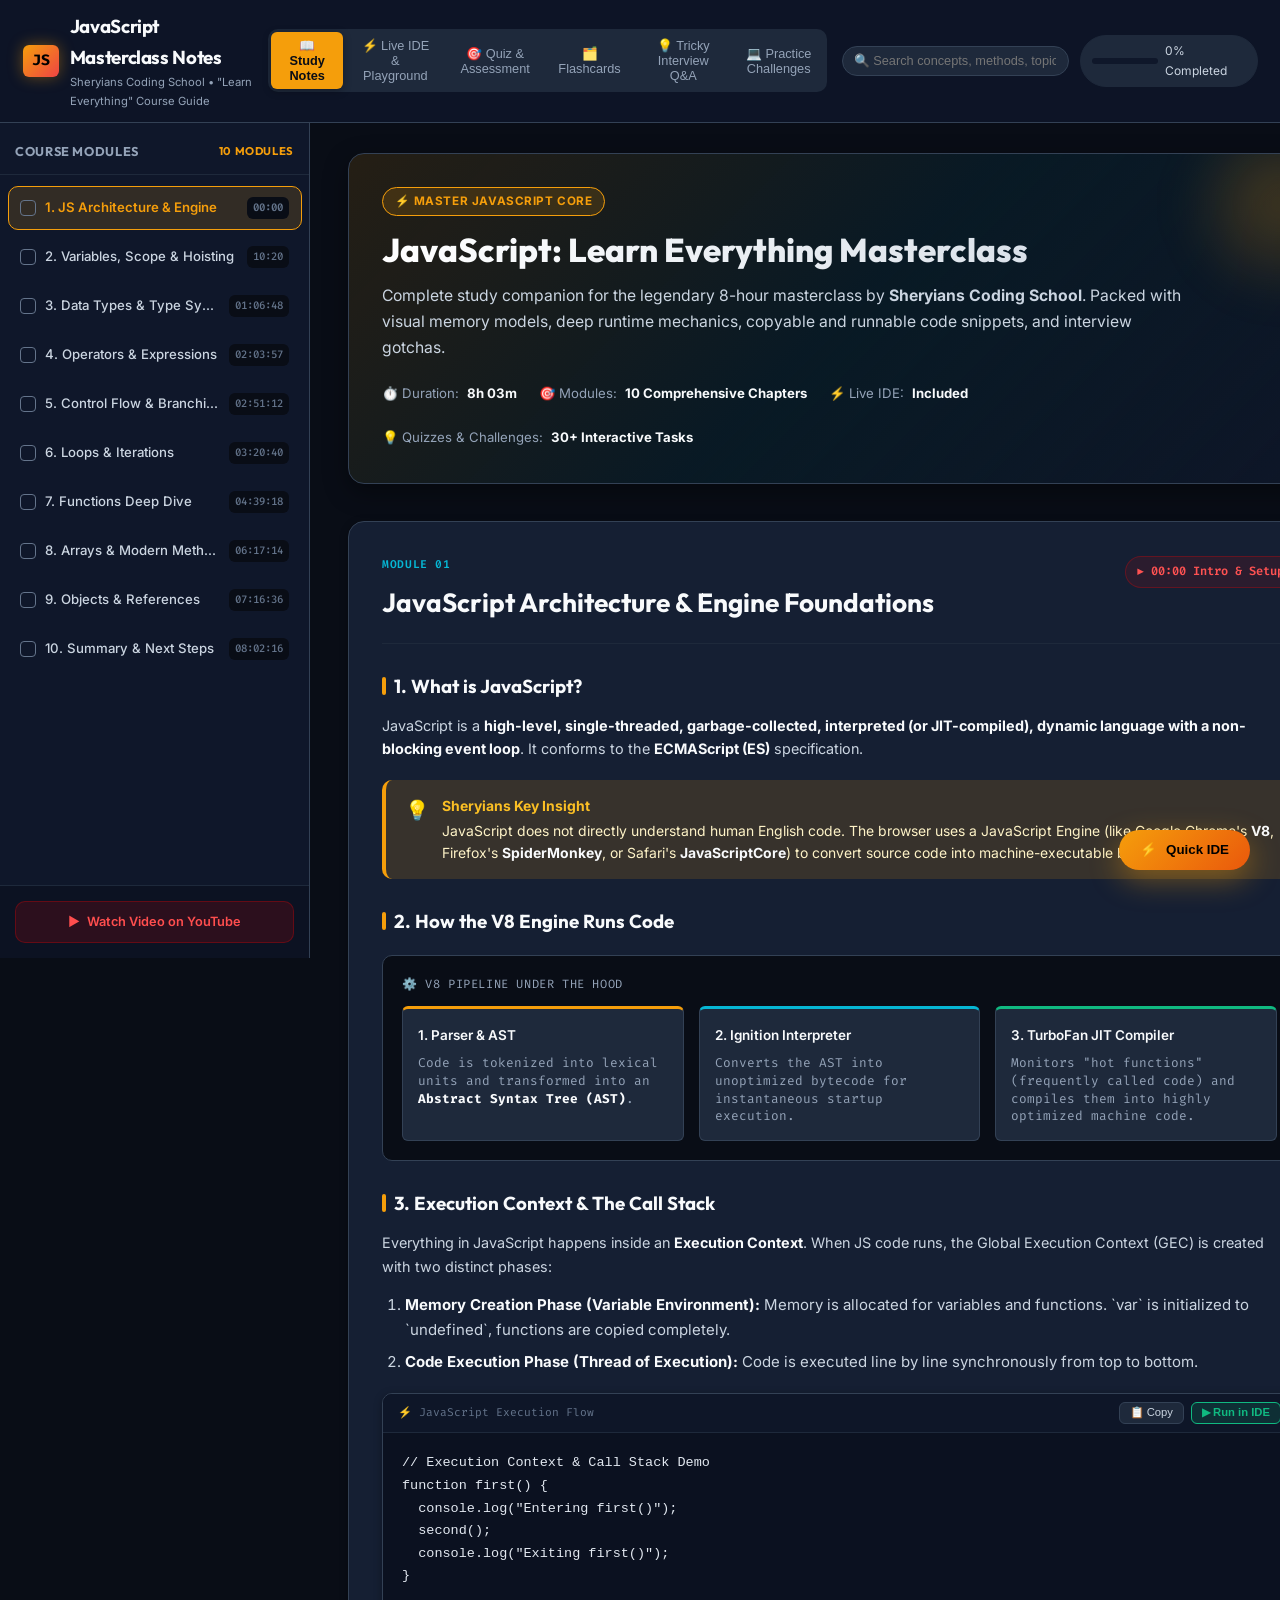
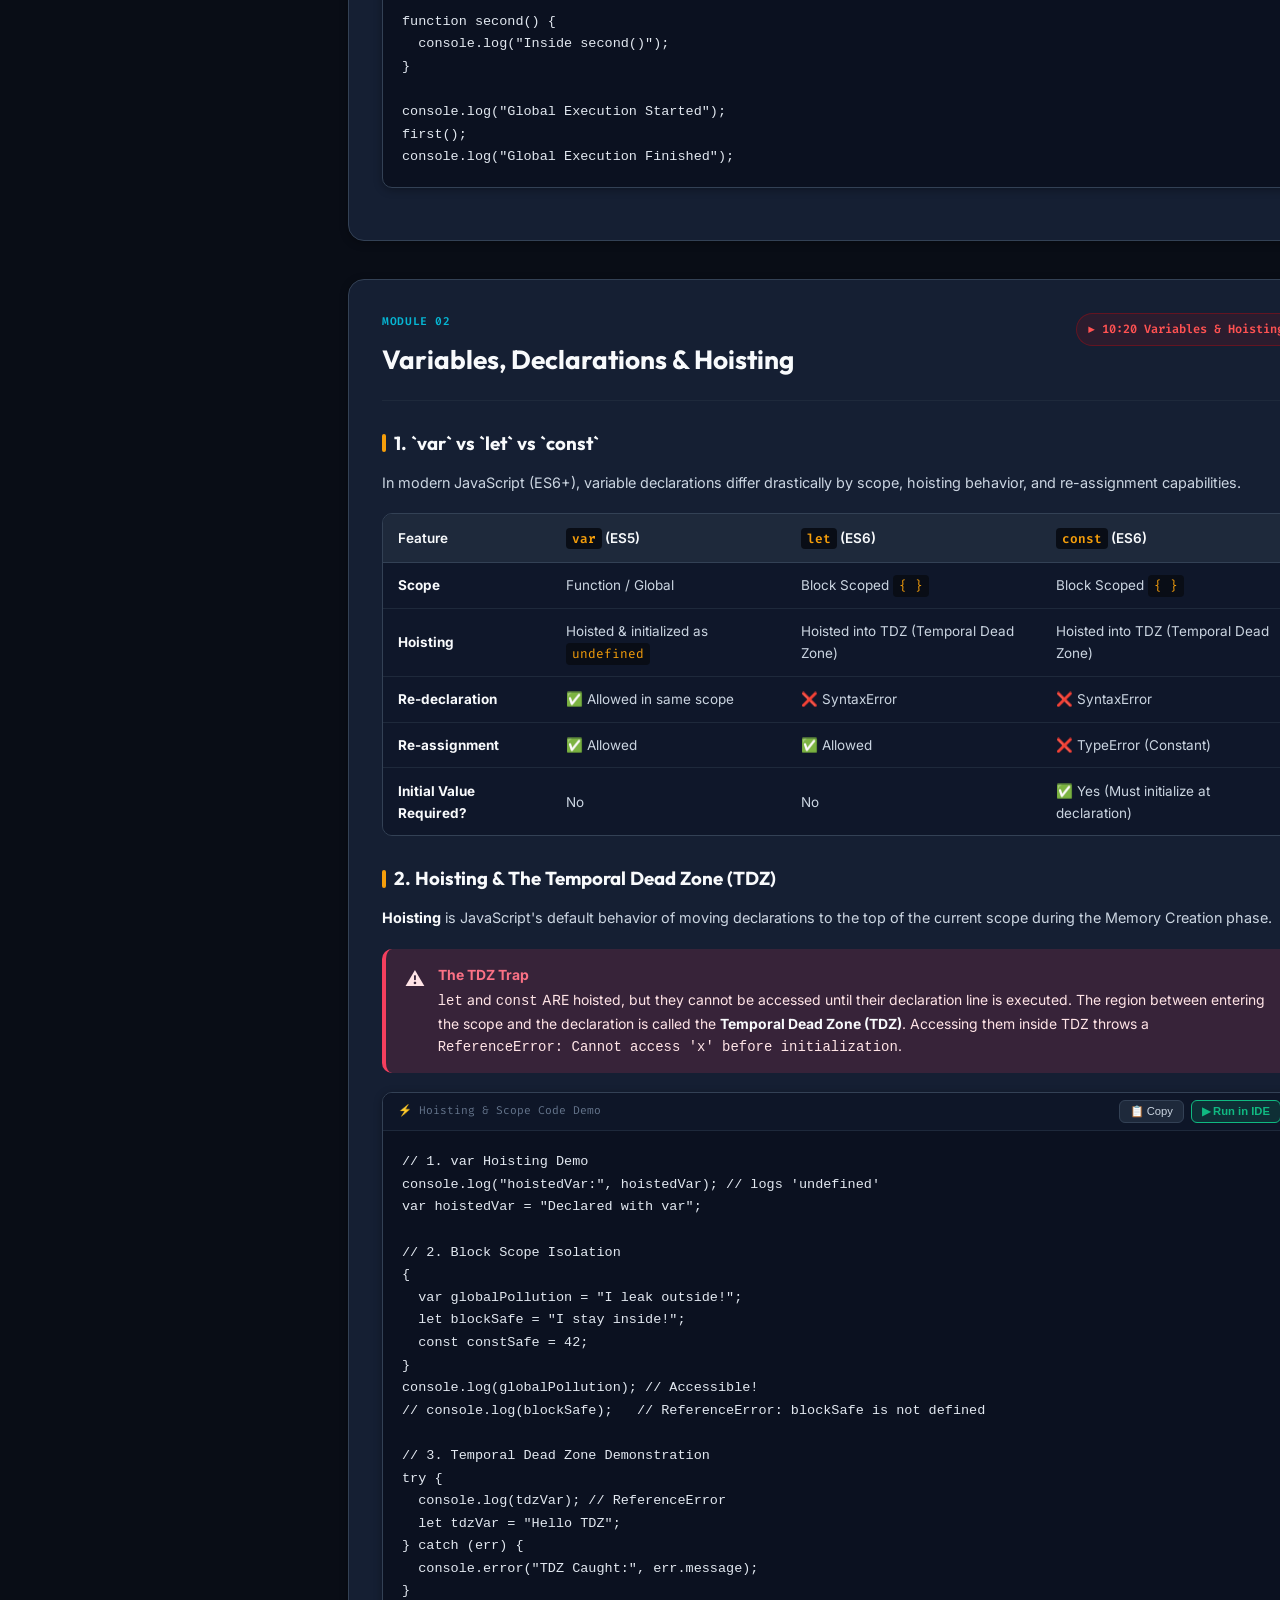
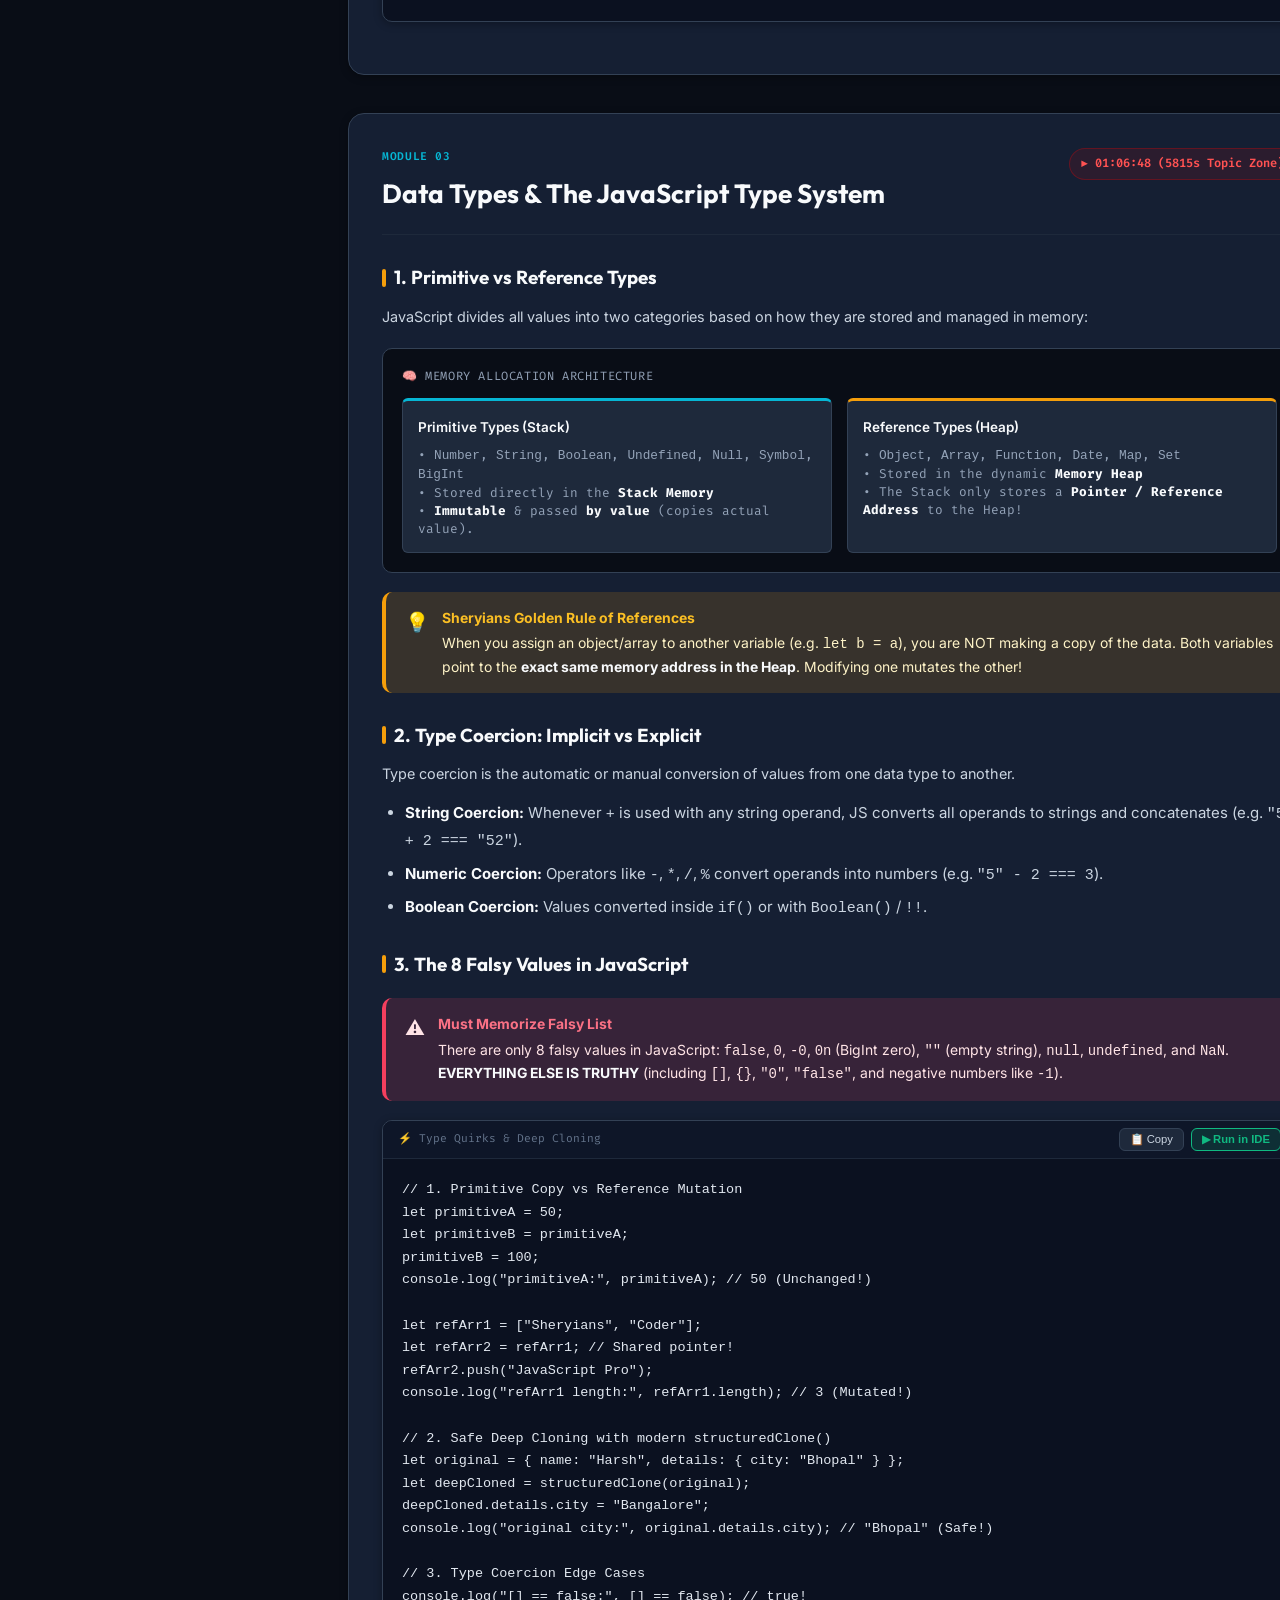
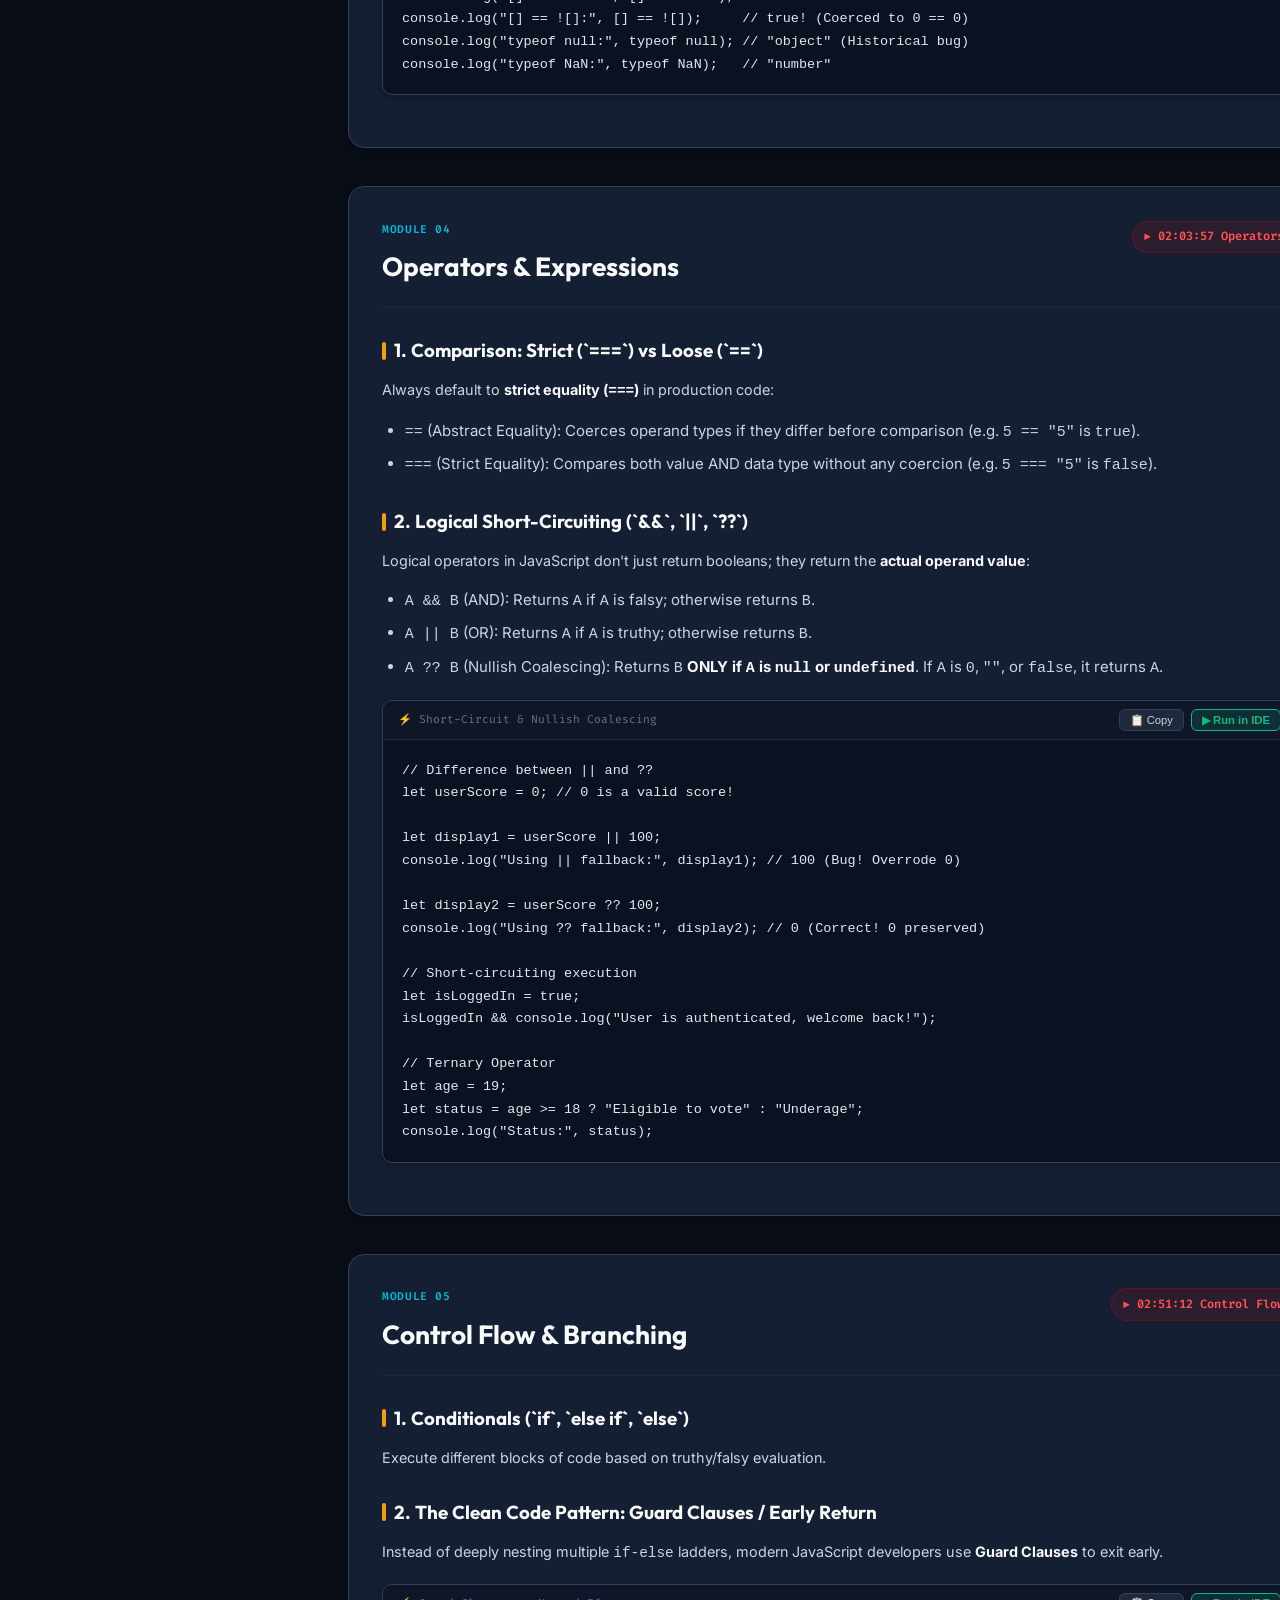
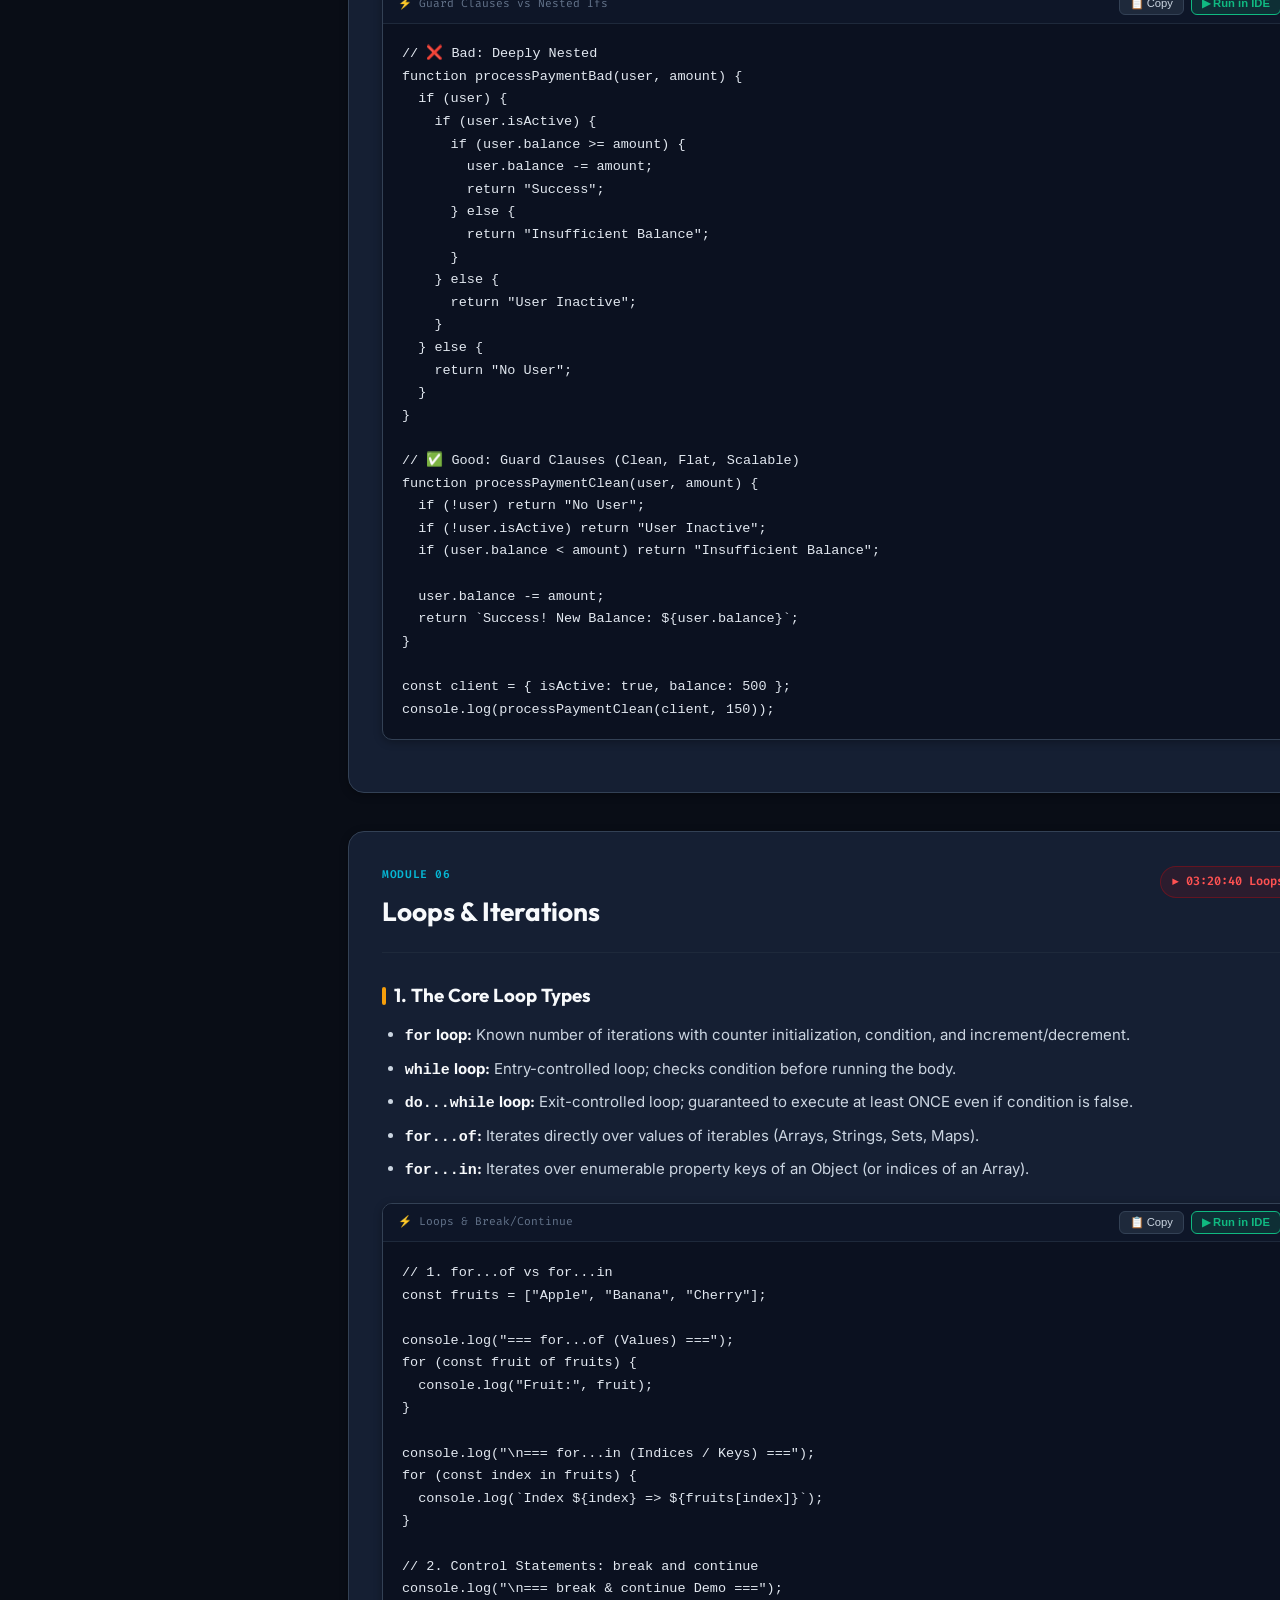
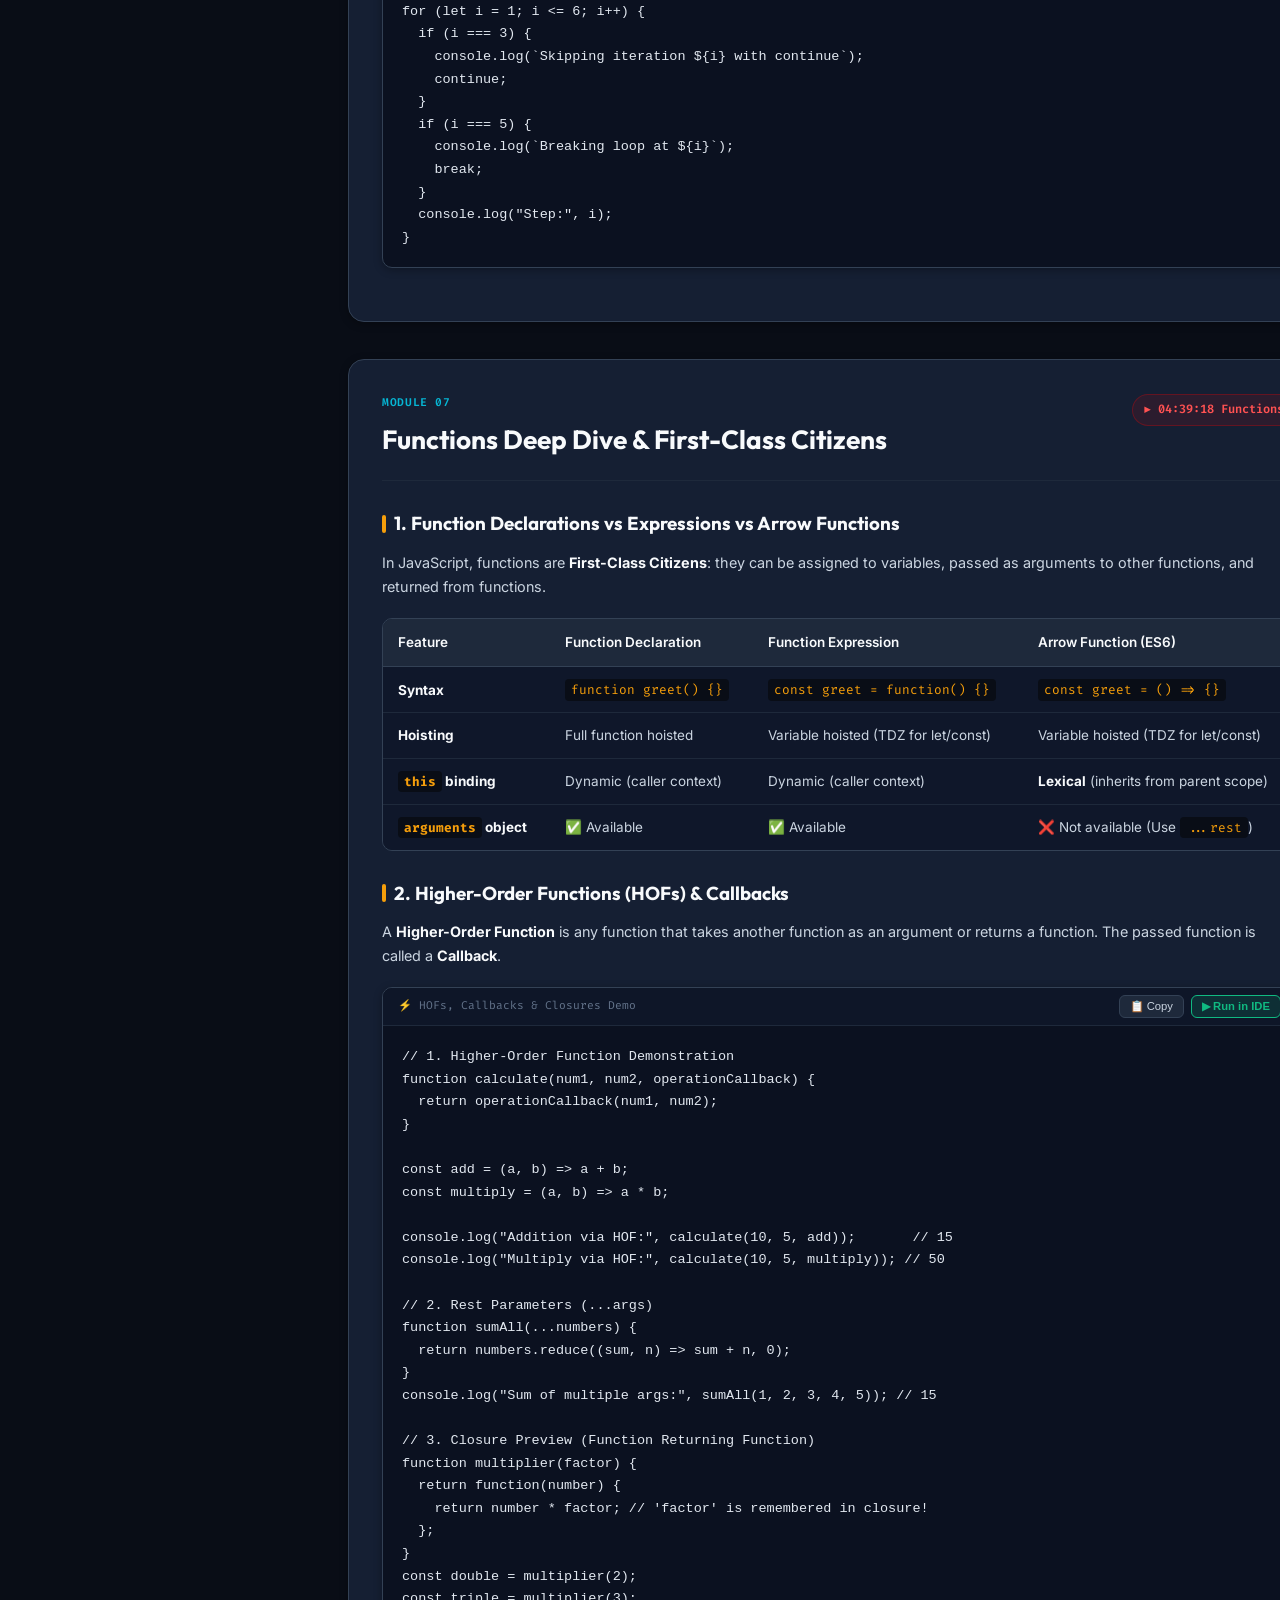
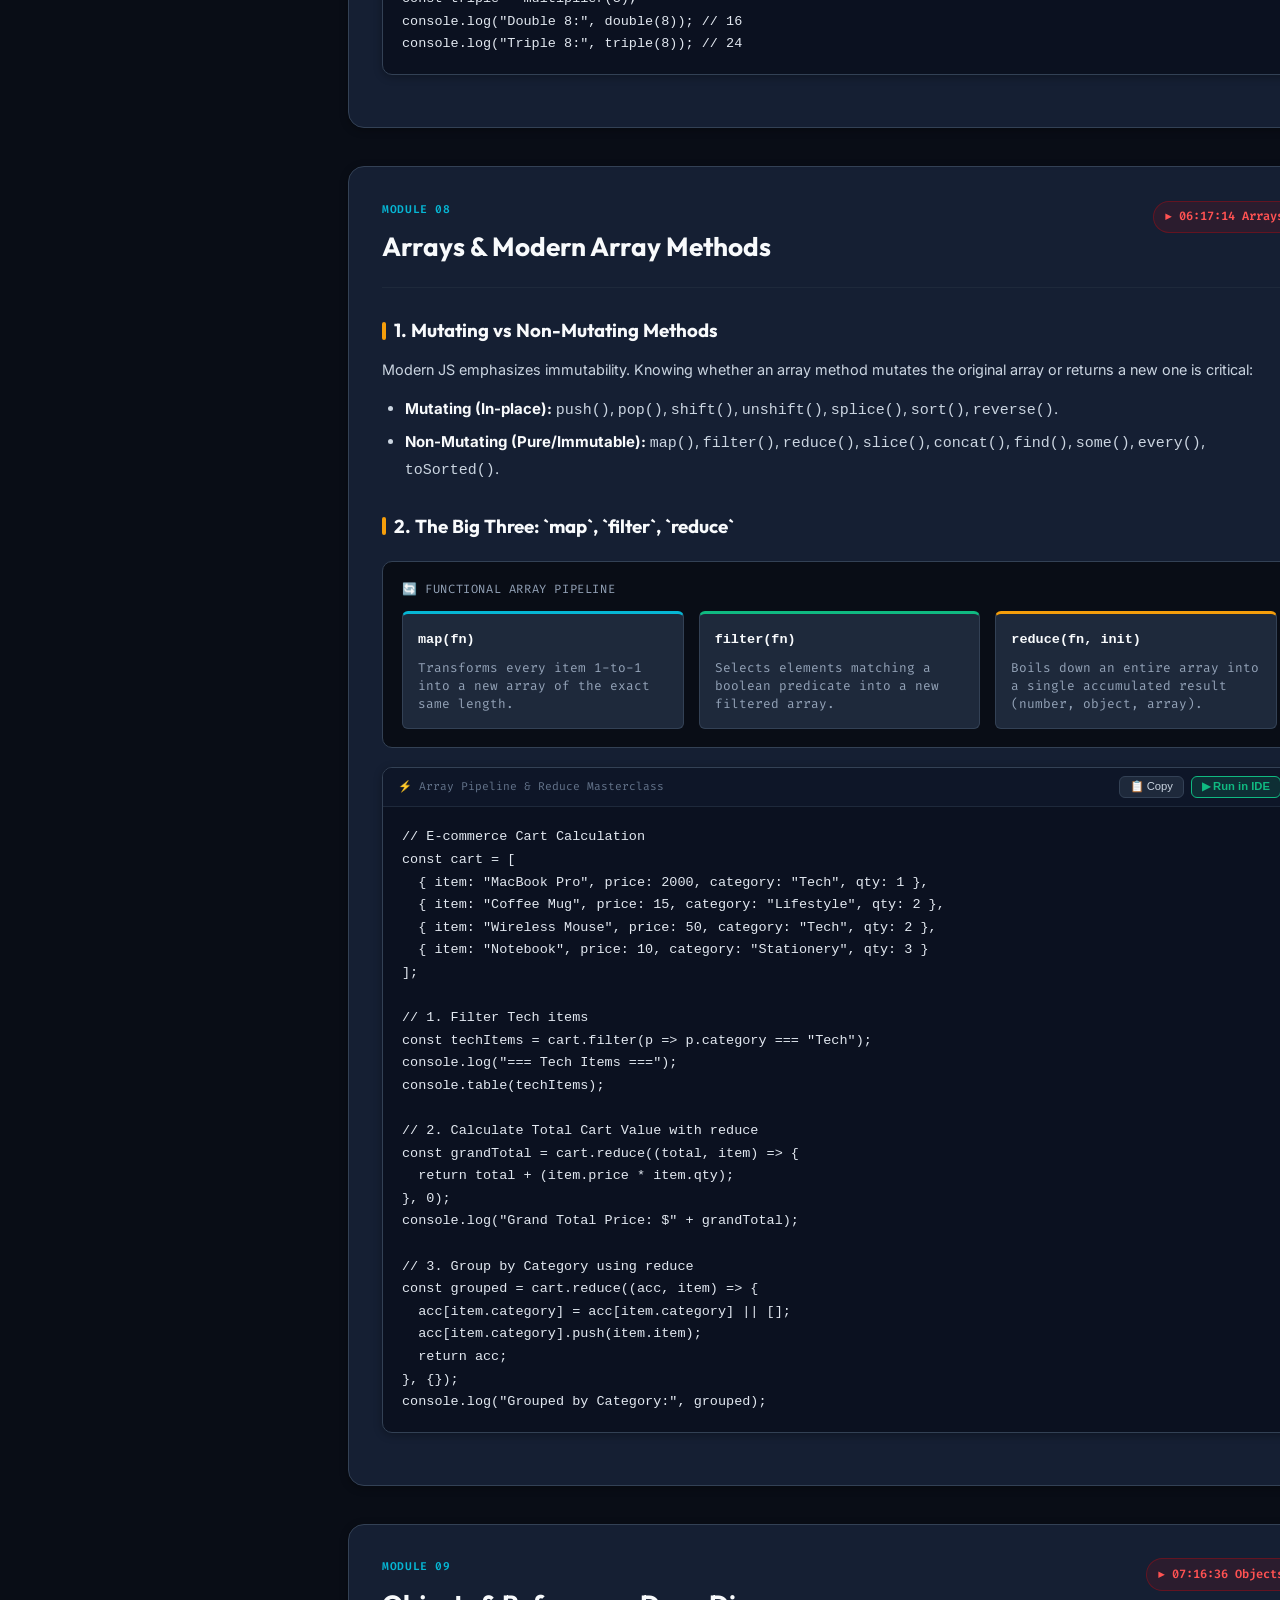
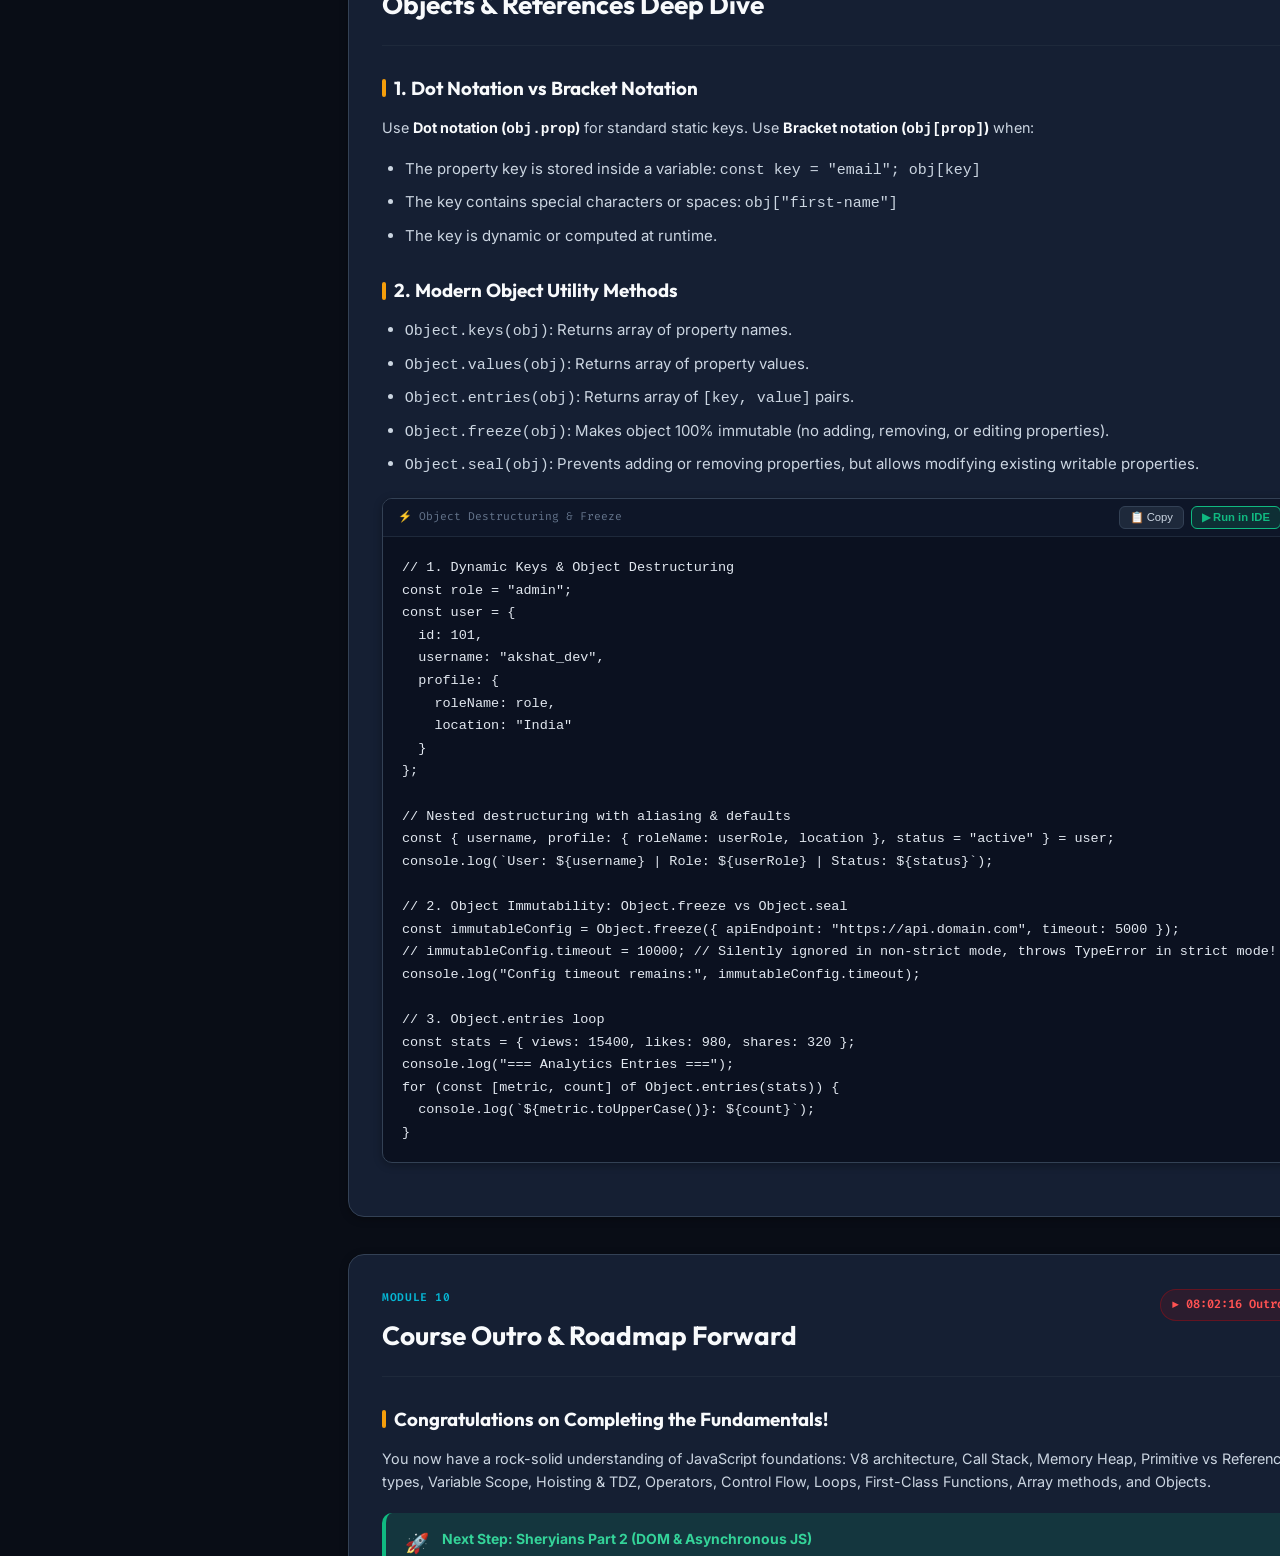
==== javascript-masterclass-portal.html @ 2d77c455 "feat(portal): add standalone single-file SPA bundle and GitHub Pages redirect matching interviewPrep" ====
<!DOCTYPE html>
<html lang="en" data-theme="dark">
<head>
  <meta charset="UTF-8" />
  <meta name="viewport" content="width=device-width, initial-scale=1.0" />
  <title>JavaScript Masterclass - Complete Interactive Study Guide | Sheryians Coding School</title>
  <meta name="description" content="Interactive study guide, live code runner, and comprehensive notes for JavaScript Full Course (Sheryians Coding School)." />
  <style>
/* ==========================================================================
   JavaScript Masterclass Study Portal - Stylesheet
   Based on Sheryians Coding School "JavaScript - Learn Everything"
   ========================================================================== */

@import url('https://fonts.googleapis.com/css2?family=Fira+Code:wght@400;500;600&family=Inter:wght@300;400;500;600;700&family=Outfit:wght@500;600;700;800&display=swap');

:root {
  --bg-base: #090d16;
  --bg-surface: #0f172a;
  --bg-surface-elevated: #1e293b;
  --bg-surface-glass: rgba(15, 23, 42, 0.85);
  --bg-card: #151f33;
  --bg-card-hover: #1c2a44;
  --bg-code: #0b1120;
  
  --border-subtle: #1e293b;
  --border-light: #334155;
  --border-focus: #38bdf8;

  --text-primary: #f8fafc;
  --text-secondary: #cbd5e1;
  --text-muted: #94a3b8;
  --text-dim: #64748b;

  --accent-primary: #f59e0b; /* Sheryians Gold */
  --accent-primary-hover: #fbbf24;
  --accent-primary-dim: rgba(245, 158, 11, 0.15);
  --accent-cyan: #06b6d4;
  --accent-cyan-dim: rgba(6, 182, 212, 0.15);
  --accent-emerald: #10b981;
  --accent-emerald-dim: rgba(16, 185, 129, 0.15);
  --accent-rose: #f43f5e;
  --accent-rose-dim: rgba(244, 63, 94, 0.15);
  --accent-violet: #8b5cf6;
  --accent-violet-dim: rgba(139, 92, 246, 0.15);
  
  --font-heading: 'Outfit', -apple-system, sans-serif;
  --font-body: 'Inter', -apple-system, sans-serif;
  --font-mono: 'Fira Code', 'Courier New', monospace;

  --radius-sm: 6px;
  --radius-md: 10px;
  --radius-lg: 16px;
  --radius-full: 9999px;

  --shadow-sm: 0 2px 8px rgba(0, 0, 0, 0.3);
  --shadow-md: 0 8px 24px rgba(0, 0, 0, 0.4);
  --shadow-lg: 0 16px 40px rgba(0, 0, 0, 0.6);
  --shadow-glow: 0 0 25px rgba(245, 158, 11, 0.25);
  
  --transition-fast: 0.15s ease;
  --transition-normal: 0.25s ease;
}

/* Light Theme Variables */
[data-theme="light"] {
  --bg-base: #f8fafc;
  --bg-surface: #ffffff;
  --bg-surface-elevated: #f1f5f9;
  --bg-surface-glass: rgba(255, 255, 255, 0.9);
  --bg-card: #ffffff;
  --bg-card-hover: #f8fafc;
  --bg-code: #1e293b;
  
  --border-subtle: #e2e8f0;
  --border-light: #cbd5e1;
  --border-focus: #0284c7;

  --text-primary: #0f172a;
  --text-secondary: #334155;
  --text-muted: #64748b;
  --text-dim: #94a3b8;

  --accent-primary: #d97706;
  --accent-primary-hover: #b45309;
  --accent-primary-dim: rgba(217, 119, 6, 0.12);
  --accent-cyan: #0284c7;
  --accent-emerald: #059669;
  --accent-rose: #e11d48;
  --accent-violet: #7c3aed;
  
  --shadow-sm: 0 2px 8px rgba(0, 0, 0, 0.05);
  --shadow-md: 0 8px 24px rgba(0, 0, 0, 0.08);
  --shadow-lg: 0 16px 40px rgba(0, 0, 0, 0.12);
  --shadow-glow: 0 0 20px rgba(217, 119, 6, 0.15);
}

* {
  box-sizing: border-box;
  margin: 0;
  padding: 0;
}

html {
  scroll-behavior: smooth;
  font-size: 15px;
}

body {
  font-family: var(--font-body);
  background-color: var(--bg-base);
  color: var(--text-primary);
  line-height: 1.65;
  min-height: 100vh;
  overflow-x: hidden;
}

/* ==========================================================================
   Header & Navigation
   ========================================================================== */
.app-header {
  position: sticky;
  top: 0;
  z-index: 100;
  background-color: var(--bg-surface-glass);
  backdrop-filter: blur(12px);
  border-bottom: 1px solid var(--border-light);
  padding: 0.75rem 1.5rem;
  display: flex;
  align-items: center;
  justify-content: space-between;
  gap: 1rem;
}

.brand-section {
  display: flex;
  align-items: center;
  gap: 0.75rem;
}

.brand-badge {
  background: linear-gradient(135deg, #f59e0b, #ef4444);
  color: #000;
  font-family: var(--font-mono);
  font-weight: 800;
  font-size: 1rem;
  padding: 0.25rem 0.6rem;
  border-radius: var(--radius-sm);
  display: flex;
  align-items: center;
  justify-content: center;
  box-shadow: 0 0 15px rgba(245, 158, 11, 0.4);
}

.brand-title {
  font-family: var(--font-heading);
  font-size: 1.25rem;
  font-weight: 700;
  color: var(--text-primary);
  letter-spacing: -0.02em;
}

.brand-subtitle {
  font-size: 0.75rem;
  color: var(--text-muted);
  display: block;
}

.header-controls {
  display: flex;
  align-items: center;
  gap: 0.75rem;
}

.search-box {
  position: relative;
  width: 240px;
}

.search-box input {
  width: 100%;
  padding: 0.45rem 0.8rem 0.45rem 2rem;
  background-color: var(--bg-surface-elevated);
  border: 1px solid var(--border-light);
  border-radius: var(--radius-full);
  color: var(--text-primary);
  font-size: 0.85rem;
  outline: none;
  transition: all var(--transition-fast);
}

.search-box input:focus {
  border-color: var(--accent-primary);
  box-shadow: 0 0 0 3px var(--accent-primary-dim);
  width: 280px;
}

.search-icon {
  position: absolute;
  left: 0.75rem;
  top: 50%;
  transform: translateY(-50%);
  color: var(--text-dim);
  font-size: 0.85rem;
  pointer-events: none;
}

.progress-widget {
  display: flex;
  align-items: center;
  gap: 0.5rem;
  background-color: var(--bg-surface-elevated);
  padding: 0.35rem 0.75rem;
  border-radius: var(--radius-full);
  border: 1px solid var(--border-subtle);
  font-size: 0.8rem;
  color: var(--text-secondary);
}

.progress-bar-mini {
  width: 70px;
  height: 6px;
  background-color: var(--bg-surface);
  border-radius: var(--radius-full);
  overflow: hidden;
}

.progress-fill-mini {
  height: 100%;
  background: linear-gradient(90deg, var(--accent-cyan), var(--accent-primary));
  width: 0%;
  transition: width 0.3s ease;
}

.nav-tabs {
  display: flex;
  background-color: var(--bg-surface-elevated);
  border-radius: var(--radius-md);
  padding: 0.2rem;
  gap: 0.2rem;
}

.tab-btn {
  background: transparent;
  border: none;
  color: var(--text-muted);
  padding: 0.4rem 0.85rem;
  border-radius: var(--radius-sm);
  font-size: 0.85rem;
  font-weight: 500;
  cursor: pointer;
  display: flex;
  align-items: center;
  gap: 0.4rem;
  transition: all var(--transition-fast);
}

.tab-btn:hover {
  color: var(--text-primary);
  background-color: rgba(255, 255, 255, 0.05);
}

.tab-btn.active {
  background-color: var(--accent-primary);
  color: #090d16;
  font-weight: 600;
  box-shadow: var(--shadow-sm);
}

.icon-btn {
  background-color: var(--bg-surface-elevated);
  border: 1px solid var(--border-light);
  color: var(--text-secondary);
  width: 36px;
  height: 36px;
  border-radius: var(--radius-md);
  display: flex;
  align-items: center;
  justify-content: center;
  cursor: pointer;
  transition: all var(--transition-fast);
}

.icon-btn:hover {
  color: var(--accent-primary);
  border-color: var(--accent-primary);
  transform: translateY(-1px);
}

/* ==========================================================================
   Main App Layout
   ========================================================================== */
.app-container {
  display: grid;
  grid-template-columns: 310px 1fr;
  min-height: calc(100vh - 65px);
}

/* Sidebar */
.app-sidebar {
  background-color: var(--bg-surface);
  border-right: 1px solid var(--border-light);
  height: calc(100vh - 65px);
  position: sticky;
  top: 65px;
  overflow-y: auto;
  display: flex;
  flex-direction: column;
}

.sidebar-header {
  padding: 1.25rem 1rem 0.75rem;
  border-bottom: 1px solid var(--border-subtle);
}

.sidebar-title {
  font-family: var(--font-heading);
  font-size: 0.85rem;
  font-weight: 700;
  text-transform: uppercase;
  letter-spacing: 0.05em;
  color: var(--text-muted);
  display: flex;
  justify-content: space-between;
  align-items: center;
}

.module-nav-list {
  list-style: none;
  padding: 0.75rem 0.5rem;
  display: flex;
  flex-direction: column;
  gap: 0.35rem;
  flex: 1;
}

.module-nav-item {
  display: flex;
  align-items: center;
  gap: 0.6rem;
  padding: 0.65rem 0.75rem;
  border-radius: var(--radius-md);
  color: var(--text-secondary);
  text-decoration: none;
  font-size: 0.88rem;
  font-weight: 500;
  transition: all var(--transition-fast);
  border: 1px solid transparent;
  cursor: pointer;
}

.module-nav-item:hover {
  background-color: var(--bg-surface-elevated);
  color: var(--text-primary);
  border-color: var(--border-subtle);
}

.module-nav-item.active {
  background-color: var(--accent-primary-dim);
  color: var(--accent-primary);
  border-color: var(--accent-primary);
  font-weight: 600;
}

.module-checkbox {
  appearance: none;
  width: 16px;
  height: 16px;
  border: 1.5px solid var(--text-dim);
  border-radius: 4px;
  background-color: transparent;
  cursor: pointer;
  position: relative;
  flex-shrink: 0;
  transition: all var(--transition-fast);
}

.module-checkbox:checked {
  background-color: var(--accent-emerald);
  border-color: var(--accent-emerald);
}

.module-checkbox:checked::after {
  content: '✓';
  position: absolute;
  top: 50%;
  left: 50%;
  transform: translate(-50%, -50%);
  color: #fff;
  font-size: 11px;
  font-weight: bold;
}

.module-nav-text {
  flex: 1;
  white-space: nowrap;
  overflow: hidden;
  text-overflow: ellipsis;
}

.module-timestamp {
  font-size: 0.72rem;
  font-family: var(--font-mono);
  background-color: var(--bg-base);
  padding: 0.15rem 0.4rem;
  border-radius: var(--radius-sm);
  color: var(--text-dim);
}

.sidebar-footer {
  padding: 1rem;
  border-top: 1px solid var(--border-subtle);
  background-color: rgba(0, 0, 0, 0.2);
}

.yt-link-btn {
  display: flex;
  align-items: center;
  justify-content: center;
  gap: 0.5rem;
  width: 100%;
  padding: 0.6rem;
  background-color: #ff000022;
  color: #ff4e4e;
  border: 1px solid #ff000044;
  border-radius: var(--radius-md);
  font-size: 0.85rem;
  font-weight: 600;
  text-decoration: none;
  transition: all var(--transition-fast);
}

.yt-link-btn:hover {
  background-color: #ff000033;
  border-color: #ff4e4e;
  color: #fff;
  transform: translateY(-1px);
}

/* Main Content Area */
.app-content {
  padding: 2rem 2.5rem 5rem;
  max-width: 1080px;
  margin: 0 auto;
  width: 100%;
}

.view-section {
  display: none;
}

.view-section.active {
  display: block;
  animation: fadeIn 0.25s ease;
}

@keyframes fadeIn {
  from { opacity: 0; transform: translateY(6px); }
  to { opacity: 1; transform: translateY(0); }
}

/* ==========================================================================
   Hero & Module Headers
   ========================================================================== */
.course-hero {
  background: linear-gradient(135deg, rgba(245, 158, 11, 0.12), rgba(6, 182, 212, 0.08), rgba(15, 23, 42, 0.9));
  border: 1px solid var(--border-light);
  border-radius: var(--radius-lg);
  padding: 2.25rem;
  margin-bottom: 2.5rem;
  position: relative;
  overflow: hidden;
  box-shadow: var(--shadow-md);
}

.course-hero::after {
  content: '';
  position: absolute;
  top: -50px;
  right: -50px;
  width: 200px;
  height: 200px;
  background: radial-gradient(circle, rgba(245, 158, 11, 0.25), transparent 70%);
  filter: blur(20px);
  pointer-events: none;
}

.hero-pill {
  display: inline-flex;
  align-items: center;
  gap: 0.4rem;
  padding: 0.25rem 0.75rem;
  background-color: var(--accent-primary-dim);
  border: 1px solid var(--accent-primary);
  border-radius: var(--radius-full);
  color: var(--accent-primary);
  font-size: 0.78rem;
  font-weight: 700;
  text-transform: uppercase;
  letter-spacing: 0.05em;
  margin-bottom: 1rem;
}

.hero-title {
  font-family: var(--font-heading);
  font-size: 2.2rem;
  font-weight: 800;
  line-height: 1.2;
  margin-bottom: 0.8rem;
  background: linear-gradient(to right, #ffffff, #cbd5e1);
  -webkit-background-clip: text;
  -webkit-text-fill-color: transparent;
}

.hero-desc {
  color: var(--text-secondary);
  font-size: 1.05rem;
  max-width: 800px;
  margin-bottom: 1.5rem;
}

.hero-stats {
  display: flex;
  flex-wrap: wrap;
  gap: 1.5rem;
}

.stat-item {
  display: flex;
  align-items: center;
  gap: 0.5rem;
  font-size: 0.88rem;
  color: var(--text-muted);
}

.stat-item strong {
  color: var(--text-primary);
}

/* Topic Card / Module Container */
.topic-card {
  background-color: var(--bg-card);
  border: 1px solid var(--border-light);
  border-radius: var(--radius-lg);
  padding: 2.25rem;
  margin-bottom: 2.5rem;
  box-shadow: var(--shadow-sm);
  transition: border-color var(--transition-fast);
}

.topic-card:hover {
  border-color: rgba(245, 158, 11, 0.4);
}

.topic-header {
  display: flex;
  justify-content: space-between;
  align-items: flex-start;
  margin-bottom: 1.75rem;
  padding-bottom: 1.25rem;
  border-bottom: 1px solid var(--border-subtle);
  gap: 1rem;
}

.topic-title-group {
  display: flex;
  flex-direction: column;
  gap: 0.4rem;
}

.topic-tag {
  font-size: 0.75rem;
  font-family: var(--font-mono);
  color: var(--accent-cyan);
  font-weight: 600;
  text-transform: uppercase;
  letter-spacing: 0.05em;
}

.topic-title {
  font-family: var(--font-heading);
  font-size: 1.75rem;
  font-weight: 700;
  color: var(--text-primary);
}

.topic-meta {
  display: flex;
  align-items: center;
  gap: 0.75rem;
}

.timestamp-badge {
  display: inline-flex;
  align-items: center;
  gap: 0.4rem;
  padding: 0.35rem 0.75rem;
  background-color: #ff000018;
  border: 1px solid #ff000044;
  border-radius: var(--radius-full);
  color: #ff5252;
  font-family: var(--font-mono);
  font-size: 0.8rem;
  text-decoration: none;
  font-weight: 600;
  transition: all var(--transition-fast);
}

.timestamp-badge:hover {
  background-color: #ff000033;
  color: #fff;
  transform: scale(1.03);
}

/* ==========================================================================
   Typography & Content Blocks
   ========================================================================== */
.topic-content h3 {
  font-family: var(--font-heading);
  font-size: 1.25rem;
  font-weight: 700;
  color: var(--text-primary);
  margin: 1.8rem 0 0.8rem;
  display: flex;
  align-items: center;
  gap: 0.5rem;
}

.topic-content h3::before {
  content: '';
  display: inline-block;
  width: 4px;
  height: 18px;
  background-color: var(--accent-primary);
  border-radius: 2px;
}

.topic-content h4 {
  font-size: 1.05rem;
  font-weight: 600;
  color: var(--text-secondary);
  margin: 1.2rem 0 0.5rem;
}

.topic-content p {
  color: var(--text-secondary);
  margin-bottom: 1rem;
  font-size: 0.96rem;
}

.topic-content ul, .topic-content ol {
  margin-left: 1.5rem;
  margin-bottom: 1.2rem;
  color: var(--text-secondary);
}

.topic-content li {
  margin-bottom: 0.45rem;
}

.topic-content strong {
  color: var(--text-primary);
}

/* Callout Boxes */
.callout {
  border-radius: var(--radius-md);
  padding: 1rem 1.25rem;
  margin: 1.25rem 0;
  display: flex;
  gap: 0.85rem;
  font-size: 0.93rem;
  line-height: 1.55;
  border-left: 4px solid;
}

.callout-icon {
  font-size: 1.3rem;
  flex-shrink: 0;
}

.callout-body {
  flex: 1;
}

.callout-title {
  font-weight: 700;
  margin-bottom: 0.25rem;
}

.callout-info {
  background-color: var(--accent-cyan-dim);
  border-color: var(--accent-cyan);
  color: #e0f2fe;
}
.callout-info .callout-title { color: #38bdf8; }

.callout-sheryians {
  background-color: var(--accent-primary-dim);
  border-color: var(--accent-primary);
  color: #fef3c7;
}
.callout-sheryians .callout-title { color: #fbbf24; }

.callout-warning {
  background-color: var(--accent-rose-dim);
  border-color: var(--accent-rose);
  color: #ffe4e6;
}
.callout-warning .callout-title { color: #fb7185; }

.callout-tip {
  background-color: var(--accent-emerald-dim);
  border-color: var(--accent-emerald);
  color: #d1fae5;
}
.callout-tip .callout-title { color: #34d399; }

/* Memory / Concept Diagrams */
.diagram-card {
  background-color: var(--bg-base);
  border: 1px solid var(--border-light);
  border-radius: var(--radius-md);
  padding: 1.25rem;
  margin: 1.25rem 0;
}

.diagram-header {
  font-size: 0.8rem;
  font-family: var(--font-mono);
  color: var(--text-muted);
  text-transform: uppercase;
  letter-spacing: 0.05em;
  margin-bottom: 0.75rem;
  display: flex;
  align-items: center;
  gap: 0.4rem;
}

.diagram-grid {
  display: grid;
  grid-template-columns: repeat(auto-fit, minmax(240px, 1fr));
  gap: 1rem;
}

.diagram-box {
  background-color: var(--bg-surface-elevated);
  border: 1px solid var(--border-light);
  border-radius: var(--radius-sm);
  padding: 1rem;
}

.diagram-box.primary { border-top: 3px solid var(--accent-primary); }
.diagram-box.cyan { border-top: 3px solid var(--accent-cyan); }
.diagram-box.emerald { border-top: 3px solid var(--accent-emerald); }
.diagram-box.rose { border-top: 3px solid var(--accent-rose); }

.diagram-box-title {
  font-weight: 600;
  font-size: 0.9rem;
  margin-bottom: 0.5rem;
  display: flex;
  justify-content: space-between;
}

.diagram-box-body {
  font-size: 0.85rem;
  color: var(--text-muted);
  font-family: var(--font-mono);
  line-height: 1.4;
}

/* Comparison Tables */
.table-wrapper {
  overflow-x: auto;
  margin: 1.25rem 0;
  border-radius: var(--radius-md);
  border: 1px solid var(--border-light);
}

.custom-table {
  width: 100%;
  border-collapse: collapse;
  font-size: 0.9rem;
  text-align: left;
}

.custom-table th {
  background-color: var(--bg-surface-elevated);
  padding: 0.85rem 1rem;
  color: var(--text-primary);
  font-weight: 600;
  border-bottom: 1px solid var(--border-light);
}

.custom-table td {
  padding: 0.75rem 1rem;
  border-bottom: 1px solid var(--border-subtle);
  color: var(--text-secondary);
  background-color: var(--bg-surface);
}

.custom-table tr:last-child td {
  border-bottom: none;
}

.custom-table code {
  background-color: var(--bg-base);
  padding: 0.15rem 0.4rem;
  border-radius: 4px;
  color: var(--accent-primary);
  font-family: var(--font-mono);
  font-size: 0.85rem;
}

/* ==========================================================================
   Code Blocks & Interactive Snippet Bar
   ========================================================================== */
.code-card {
  background-color: var(--bg-code);
  border: 1px solid var(--border-light);
  border-radius: var(--radius-md);
  margin: 1.25rem 0;
  overflow: hidden;
  box-shadow: var(--shadow-sm);
}

.code-card-header {
  background-color: rgba(15, 23, 42, 0.9);
  padding: 0.5rem 1rem;
  display: flex;
  align-items: center;
  justify-content: space-between;
  border-bottom: 1px solid var(--border-subtle);
}

.code-lang-tag {
  font-family: var(--font-mono);
  font-size: 0.75rem;
  color: var(--text-dim);
  display: flex;
  align-items: center;
  gap: 0.4rem;
}

.code-actions {
  display: flex;
  gap: 0.5rem;
}

.code-btn {
  background-color: var(--bg-surface-elevated);
  border: 1px solid var(--border-light);
  color: var(--text-secondary);
  font-size: 0.75rem;
  font-weight: 500;
  padding: 0.25rem 0.65rem;
  border-radius: var(--radius-sm);
  cursor: pointer;
  display: flex;
  align-items: center;
  gap: 0.35rem;
  transition: all var(--transition-fast);
}

.code-btn:hover {
  background-color: var(--accent-primary-dim);
  color: var(--accent-primary);
  border-color: var(--accent-primary);
}

.code-btn.btn-run {
  background-color: var(--accent-emerald-dim);
  color: var(--accent-emerald);
  border-color: var(--accent-emerald);
  font-weight: 600;
}

.code-btn.btn-run:hover {
  background-color: var(--accent-emerald);
  color: #000;
}

.code-card pre {
  padding: 1.25rem;
  overflow-x: auto;
  font-family: var(--font-mono);
  font-size: 0.9rem;
  line-height: 1.6;
  color: #e2e8f0;
}

/* Syntax Highlighting Mini-Classes */
.hl-kw { color: #f43f5e; font-weight: 600; }     /* Keywords */
.hl-fn { color: #38bdf8; }                      /* Functions */
.hl-str { color: #34d399; }                     /* Strings */
.hl-num { color: #fbbf24; }                     /* Numbers */
.hl-bool { color: #c084fc; font-weight: 600; }  /* Booleans */
.hl-cm { color: #64748b; font-style: italic; }  /* Comments */
.hl-op { color: #f472b6; }                      /* Operators */
.hl-var { color: #e2e8f0; }                     /* Variables */

/* ==========================================================================
   Live IDE / Code Playground View
   ========================================================================== */
.playground-container {
  display: grid;
  grid-template-columns: 1fr 1fr;
  gap: 1.5rem;
  min-height: 560px;
  margin-top: 1rem;
}

.editor-pane, .console-pane {
  background-color: var(--bg-card);
  border: 1px solid var(--border-light);
  border-radius: var(--radius-lg);
  display: flex;
  flex-direction: column;
  overflow: hidden;
  box-shadow: var(--shadow-md);
}

.pane-header {
  background-color: var(--bg-surface-elevated);
  padding: 0.75rem 1rem;
  display: flex;
  align-items: center;
  justify-content: space-between;
  border-bottom: 1px solid var(--border-light);
}

.pane-title {
  font-family: var(--font-heading);
  font-size: 0.9rem;
  font-weight: 600;
  display: flex;
  align-items: center;
  gap: 0.5rem;
  color: var(--text-primary);
}

.editor-controls {
  display: flex;
  align-items: center;
  gap: 0.5rem;
}

.code-preset-select {
  background-color: var(--bg-surface);
  color: var(--text-secondary);
  border: 1px solid var(--border-light);
  border-radius: var(--radius-sm);
  padding: 0.3rem 0.6rem;
  font-size: 0.8rem;
  outline: none;
  cursor: pointer;
}

.ide-textarea {
  flex: 1;
  width: 100%;
  background-color: var(--bg-code);
  color: #f1f5f9;
  font-family: var(--font-mono);
  font-size: 0.92rem;
  line-height: 1.6;
  padding: 1.25rem;
  border: none;
  resize: none;
  outline: none;
  tab-size: 2;
  white-space: pre;
}

.console-output {
  flex: 1;
  padding: 1rem;
  background-color: #060911;
  overflow-y: auto;
  font-family: var(--font-mono);
  font-size: 0.88rem;
  display: flex;
  flex-direction: column;
  gap: 0.4rem;
}

.console-msg {
  padding: 0.4rem 0.6rem;
  border-radius: var(--radius-sm);
  border-left: 3px solid transparent;
  word-break: break-all;
  white-space: pre-wrap;
  line-height: 1.45;
}

.console-msg.log {
  color: #e2e8f0;
  border-left-color: var(--text-dim);
  background-color: rgba(255, 255, 255, 0.02);
}

.console-msg.error {
  color: #fca5a5;
  border-left-color: var(--accent-rose);
  background-color: rgba(244, 63, 94, 0.1);
}

.console-msg.warn {
  color: #fde047;
  border-left-color: var(--accent-primary);
  background-color: rgba(245, 158, 11, 0.1);
}

.console-msg.info {
  color: #7dd3fc;
  border-left-color: var(--accent-cyan);
  background-color: rgba(6, 182, 212, 0.1);
}

.console-msg.table {
  color: #e2e8f0;
  border-left-color: var(--accent-emerald);
  background-color: rgba(16, 185, 129, 0.05);
}

.console-empty {
  color: var(--text-dim);
  font-style: italic;
  display: flex;
  align-items: center;
  justify-content: center;
  height: 100%;
}

.btn-execute {
  background: linear-gradient(135deg, var(--accent-primary), #ea580c);
  color: #000;
  border: none;
  font-weight: 700;
  padding: 0.4rem 1rem;
  border-radius: var(--radius-sm);
  cursor: pointer;
  display: flex;
  align-items: center;
  gap: 0.4rem;
  box-shadow: 0 0 15px rgba(245, 158, 11, 0.3);
  transition: all var(--transition-fast);
}

.btn-execute:hover {
  transform: translateY(-1px);
  box-shadow: 0 0 20px rgba(245, 158, 11, 0.5);
}

/* ==========================================================================
   Interactive Quiz View
   ========================================================================== */
.quiz-container {
  max-width: 800px;
  margin: 0 auto;
}

.quiz-card {
  background-color: var(--bg-card);
  border: 1px solid var(--border-light);
  border-radius: var(--radius-lg);
  padding: 2rem;
  box-shadow: var(--shadow-md);
}

.quiz-progress-bar {
  height: 8px;
  background-color: var(--bg-surface-elevated);
  border-radius: var(--radius-full);
  margin-bottom: 1.5rem;
  overflow: hidden;
}

.quiz-progress-fill {
  height: 100%;
  background: linear-gradient(90deg, var(--accent-cyan), var(--accent-primary));
  width: 10%;
  transition: width 0.3s ease;
}

.quiz-meta {
  display: flex;
  justify-content: space-between;
  color: var(--text-muted);
  font-size: 0.85rem;
  margin-bottom: 1rem;
}

.quiz-question-text {
  font-size: 1.25rem;
  font-weight: 700;
  color: var(--text-primary);
  margin-bottom: 1.5rem;
  line-height: 1.4;
}

.quiz-code-block {
  background-color: var(--bg-code);
  padding: 1rem;
  border-radius: var(--radius-md);
  font-family: var(--font-mono);
  font-size: 0.9rem;
  color: #e2e8f0;
  margin-bottom: 1.5rem;
  border: 1px solid var(--border-subtle);
}

.quiz-options {
  display: flex;
  flex-direction: column;
  gap: 0.75rem;
  margin-bottom: 1.5rem;
}

.quiz-opt-btn {
  background-color: var(--bg-surface-elevated);
  border: 1px solid var(--border-light);
  border-radius: var(--radius-md);
  padding: 0.9rem 1.2rem;
  color: var(--text-primary);
  text-align: left;
  font-size: 0.95rem;
  cursor: pointer;
  display: flex;
  align-items: center;
  gap: 0.75rem;
  transition: all var(--transition-fast);
}

.quiz-opt-btn:hover:not(:disabled) {
  background-color: var(--bg-card-hover);
  border-color: var(--accent-primary);
  transform: translateX(4px);
}

.quiz-opt-btn.correct {
  background-color: var(--accent-emerald-dim);
  border-color: var(--accent-emerald);
  color: #34d399;
}

.quiz-opt-btn.incorrect {
  background-color: var(--accent-rose-dim);
  border-color: var(--accent-rose);
  color: #fb7185;
}

.quiz-opt-label {
  font-family: var(--font-mono);
  font-weight: 700;
  background-color: var(--bg-surface);
  width: 24px;
  height: 24px;
  border-radius: var(--radius-sm);
  display: flex;
  align-items: center;
  justify-content: center;
  font-size: 0.8rem;
  flex-shrink: 0;
}

.quiz-explanation {
  background-color: var(--bg-surface);
  border: 1px solid var(--border-light);
  border-radius: var(--radius-md);
  padding: 1.25rem;
  margin-bottom: 1.5rem;
  display: none;
}

.quiz-explanation.show {
  display: block;
  animation: fadeIn 0.2s ease;
}

.quiz-controls {
  display: flex;
  justify-content: space-between;
  align-items: center;
}

.quiz-summary-card {
  text-align: center;
  padding: 3rem 2rem;
}

.quiz-score-badge {
  width: 120px;
  height: 120px;
  border-radius: 50%;
  background: linear-gradient(135deg, var(--accent-primary), var(--accent-rose));
  color: #000;
  font-family: var(--font-heading);
  font-size: 2.5rem;
  font-weight: 800;
  display: flex;
  align-items: center;
  justify-content: center;
  margin: 0 auto 1.5rem;
  box-shadow: 0 0 30px rgba(245, 158, 11, 0.4);
}

/* ==========================================================================
   Flashcards View (3D Flip)
   ========================================================================== */
.flashcards-container {
  max-width: 720px;
  margin: 0 auto;
  perspective: 1200px;
}

.flashcard-wrapper {
  width: 100%;
  min-height: 380px;
  position: relative;
  transform-style: preserve-3d;
  transition: transform 0.6s cubic-bezier(0.4, 0, 0.2, 1);
  cursor: pointer;
  margin-bottom: 1.5rem;
}

.flashcard-wrapper.flipped {
  transform: rotateY(180deg);
}

.flashcard-face {
  position: absolute;
  top: 0;
  left: 0;
  width: 100%;
  height: 100%;
  backface-visibility: hidden;
  border-radius: var(--radius-lg);
  padding: 2.5rem;
  display: flex;
  flex-direction: column;
  justify-content: space-between;
  box-shadow: var(--shadow-lg);
  border: 1px solid var(--border-light);
}

.flashcard-front {
  background: linear-gradient(145deg, #162035, #0f172a);
}

.flashcard-back {
  background: linear-gradient(145deg, #1e293b, #111c30);
  transform: rotateY(180deg);
  border-color: var(--accent-primary);
}

.card-top {
  display: flex;
  justify-content: space-between;
  align-items: center;
}

.card-category {
  font-size: 0.8rem;
  font-weight: 700;
  color: var(--accent-cyan);
  text-transform: uppercase;
  letter-spacing: 0.05em;
}

.card-hint {
  font-size: 0.8rem;
  color: var(--text-dim);
}

.card-center {
  text-align: center;
  margin: 2rem 0;
}

.card-question {
  font-family: var(--font-heading);
  font-size: 1.6rem;
  font-weight: 700;
  color: var(--text-primary);
  line-height: 1.4;
}

.card-answer {
  font-size: 1.05rem;
  color: var(--text-secondary);
  line-height: 1.6;
  text-align: left;
}

.card-footer-tip {
  font-size: 0.8rem;
  color: var(--accent-primary);
  text-align: center;
}

.flashcard-controls {
  display: flex;
  justify-content: space-between;
  align-items: center;
  margin-top: 1.5rem;
}

/* ==========================================================================
   Interview Q&A Accordion
   ========================================================================== */
.faq-list {
  display: flex;
  flex-direction: column;
  gap: 1rem;
}

.faq-item {
  background-color: var(--bg-card);
  border: 1px solid var(--border-light);
  border-radius: var(--radius-md);
  overflow: hidden;
  transition: all var(--transition-fast);
}

.faq-item:hover {
  border-color: var(--accent-primary);
}

.faq-trigger {
  width: 100%;
  padding: 1.25rem;
  background: transparent;
  border: none;
  display: flex;
  justify-content: space-between;
  align-items: center;
  text-align: left;
  cursor: pointer;
  color: var(--text-primary);
  font-size: 1.05rem;
  font-weight: 600;
  gap: 1rem;
}

.faq-badge {
  font-size: 0.72rem;
  font-family: var(--font-mono);
  padding: 0.2rem 0.5rem;
  border-radius: var(--radius-sm);
  background-color: var(--bg-surface-elevated);
  color: var(--accent-primary);
  border: 1px solid var(--border-subtle);
}

.faq-content {
  padding: 0 1.25rem 1.25rem;
  color: var(--text-secondary);
  font-size: 0.95rem;
  line-height: 1.6;
  display: none;
  border-top: 1px solid var(--border-subtle);
  margin-top: 0.5rem;
  padding-top: 1rem;
}

.faq-item.open .faq-content {
  display: block;
}

.faq-item.open .faq-chevron {
  transform: rotate(180deg);
}

/* ==========================================================================
   Practice Challenges Section
   ========================================================================== */
.challenges-grid {
  display: grid;
  grid-template-columns: repeat(auto-fit, minmax(320px, 1fr));
  gap: 1.5rem;
}

.challenge-card {
  background-color: var(--bg-card);
  border: 1px solid var(--border-light);
  border-radius: var(--radius-lg);
  padding: 1.5rem;
  display: flex;
  flex-direction: column;
  justify-content: space-between;
  gap: 1rem;
}

.challenge-badge {
  font-size: 0.75rem;
  font-weight: 700;
  text-transform: uppercase;
  padding: 0.2rem 0.6rem;
  border-radius: var(--radius-full);
  display: inline-block;
}

.challenge-badge.easy { background-color: var(--accent-emerald-dim); color: #34d399; }
.challenge-badge.medium { background-color: var(--accent-primary-dim); color: #fbbf24; }
.challenge-badge.hard { background-color: var(--accent-rose-dim); color: #fb7185; }

.challenge-title {
  font-family: var(--font-heading);
  font-size: 1.15rem;
  font-weight: 700;
  margin-top: 0.5rem;
  color: var(--text-primary);
}

.challenge-desc {
  font-size: 0.9rem;
  color: var(--text-muted);
}

/* Floating Action Button (Quick Playground Trigger) */
.fab-playground {
  position: fixed;
  bottom: 2rem;
  right: 2rem;
  background: linear-gradient(135deg, var(--accent-primary), #ea580c);
  color: #000;
  font-weight: 700;
  border: none;
  border-radius: var(--radius-full);
  padding: 0.85rem 1.4rem;
  display: flex;
  align-items: center;
  gap: 0.6rem;
  box-shadow: 0 10px 30px rgba(245, 158, 11, 0.4);
  cursor: pointer;
  z-index: 90;
  transition: all var(--transition-fast);
}

.fab-playground:hover {
  transform: translateY(-3px) scale(1.03);
  box-shadow: 0 15px 35px rgba(245, 158, 11, 0.6);
}

/* Toast Notifications */
.toast-container {
  position: fixed;
  bottom: 2rem;
  left: 50%;
  transform: translateX(-50%);
  z-index: 1000;
  display: flex;
  flex-direction: column;
  gap: 0.5rem;
}

.toast {
  background-color: var(--bg-surface-elevated);
  color: var(--text-primary);
  border: 1px solid var(--accent-emerald);
  padding: 0.75rem 1.5rem;
  border-radius: var(--radius-full);
  font-size: 0.88rem;
  box-shadow: var(--shadow-lg);
  display: flex;
  align-items: center;
  gap: 0.5rem;
  animation: slideUpToast 0.3s ease;
}

@keyframes slideUpToast {
  from { opacity: 0; transform: translateY(15px); }
  to { opacity: 1; transform: translateY(0); }
}

/* Responsive Breakpoints */
@media (max-width: 960px) {
  .app-container {
    grid-template-columns: 1fr;
  }
  .app-sidebar {
    display: none;
  }
  .app-sidebar.mobile-open {
    display: flex;
    position: fixed;
    top: 65px;
    left: 0;
    width: 280px;
    z-index: 100;
    box-shadow: var(--shadow-lg);
  }
  .playground-container {
    grid-template-columns: 1fr;
  }
  .app-content {
    padding: 1.5rem 1rem;
  }
  .search-box {
    display: none;
  }
}

</style>
</head>
<body>

  <!-- ========================================================================
       Sticky App Header
       ======================================================================== -->
  <header class="app-header">
    <div class="brand-section">
      <div class="brand-badge">JS</div>
      <div>
        <h1 class="brand-title">JavaScript Masterclass Notes</h1>
        <span class="brand-subtitle">Sheryians Coding School • "Learn Everything" Course Guide</span>
      </div>
    </div>

    <!-- Center Navigation Tabs -->
    <nav class="nav-tabs" aria-label="Main Navigation">
      <button class="tab-btn active" data-view="notes">📖 Study Notes</button>
      <button class="tab-btn" data-view="ide">⚡ Live IDE & Playground</button>
      <button class="tab-btn" data-view="quiz">🎯 Quiz & Assessment</button>
      <button class="tab-btn" data-view="flashcards">🗂️ Flashcards</button>
      <button class="tab-btn" data-view="interview">💡 Tricky Interview Q&A</button>
      <button class="tab-btn" data-view="challenges">💻 Practice Challenges</button>
    </nav>

    <!-- Header Controls -->
    <div class="header-controls">
      <div class="search-box">
        <span class="search-icon">🔍</span>
        <input type="text" id="global-search" placeholder="Search concepts, methods, topics..." />
      </div>

      <div class="progress-widget" title="Course Completion Progress">
        <div class="progress-bar-mini">
          <div class="progress-fill-mini" id="progress-fill-mini"></div>
        </div>
        <span id="progress-text">0% Completed</span>
      </div>
    </div>
  </header>

  <!-- ========================================================================
       Main App Container (Sidebar + Content)
       ======================================================================== -->
  <div class="app-container">
    
    <!-- Sidebar Curriculum Navigation -->
    <aside class="app-sidebar" id="app-sidebar">
      <div class="sidebar-header">
        <div class="sidebar-title">
          <span>Course Modules</span>
          <span style="font-size:0.75rem; color:var(--accent-primary);">10 Modules</span>
        </div>
      </div>

      <ul class="module-nav-list">
        <li>
          <a href="#mod-1" class="module-nav-item active">
            <input type="checkbox" class="module-checkbox" data-module="mod-1" title="Mark complete" />
            <span class="module-nav-text">1. JS Architecture & Engine</span>
            <span class="module-timestamp">00:00</span>
          </a>
        </li>
        <li>
          <a href="#mod-2" class="module-nav-item">
            <input type="checkbox" class="module-checkbox" data-module="mod-2" title="Mark complete" />
            <span class="module-nav-text">2. Variables, Scope & Hoisting</span>
            <span class="module-timestamp">10:20</span>
          </a>
        </li>
        <li>
          <a href="#mod-3" class="module-nav-item">
            <input type="checkbox" class="module-checkbox" data-module="mod-3" title="Mark complete" />
            <span class="module-nav-text">3. Data Types & Type System</span>
            <span class="module-timestamp">01:06:48</span>
          </a>
        </li>
        <li>
          <a href="#mod-4" class="module-nav-item">
            <input type="checkbox" class="module-checkbox" data-module="mod-4" title="Mark complete" />
            <span class="module-nav-text">4. Operators & Expressions</span>
            <span class="module-timestamp">02:03:57</span>
          </a>
        </li>
        <li>
          <a href="#mod-5" class="module-nav-item">
            <input type="checkbox" class="module-checkbox" data-module="mod-5" title="Mark complete" />
            <span class="module-nav-text">5. Control Flow & Branching</span>
            <span class="module-timestamp">02:51:12</span>
          </a>
        </li>
        <li>
          <a href="#mod-6" class="module-nav-item">
            <input type="checkbox" class="module-checkbox" data-module="mod-6" title="Mark complete" />
            <span class="module-nav-text">6. Loops & Iterations</span>
            <span class="module-timestamp">03:20:40</span>
          </a>
        </li>
        <li>
          <a href="#mod-7" class="module-nav-item">
            <input type="checkbox" class="module-checkbox" data-module="mod-7" title="Mark complete" />
            <span class="module-nav-text">7. Functions Deep Dive</span>
            <span class="module-timestamp">04:39:18</span>
          </a>
        </li>
        <li>
          <a href="#mod-8" class="module-nav-item">
            <input type="checkbox" class="module-checkbox" data-module="mod-8" title="Mark complete" />
            <span class="module-nav-text">8. Arrays & Modern Methods</span>
            <span class="module-timestamp">06:17:14</span>
          </a>
        </li>
        <li>
          <a href="#mod-9" class="module-nav-item">
            <input type="checkbox" class="module-checkbox" data-module="mod-9" title="Mark complete" />
            <span class="module-nav-text">9. Objects & References</span>
            <span class="module-timestamp">07:16:36</span>
          </a>
        </li>
        <li>
          <a href="#mod-10" class="module-nav-item">
            <input type="checkbox" class="module-checkbox" data-module="mod-10" title="Mark complete" />
            <span class="module-nav-text">10. Summary & Next Steps</span>
            <span class="module-timestamp">08:02:16</span>
          </a>
        </li>
      </ul>

      <div class="sidebar-footer">
        <a href="https://www.youtube.com/watch?v=a-wVHL0lpb0" target="_blank" rel="noopener noreferrer" class="yt-link-btn">
          <span>▶</span> Watch Video on YouTube
        </a>
      </div>
    </aside>

    <!-- Main Content Stream -->
    <main class="app-content">

      <!-- ==================================================================
           VIEW 1: STUDY NOTES (Default View)
           ================================================================== -->
      <section id="view-notes" class="view-section active">
        
        <!-- Hero Banner -->
        <div class="course-hero">
          <div class="hero-pill">⚡ Master JavaScript Core</div>
          <h2 class="hero-title">JavaScript: Learn Everything Masterclass</h2>
          <p class="hero-desc">
            Complete study companion for the legendary 8-hour masterclass by <strong>Sheryians Coding School</strong>.
            Packed with visual memory models, deep runtime mechanics, copyable and runnable code snippets, and interview gotchas.
          </p>
          <div class="hero-stats">
            <div class="stat-item">⏱️ Duration: <strong>8h 03m</strong></div>
            <div class="stat-item">🎯 Modules: <strong>10 Comprehensive Chapters</strong></div>
            <div class="stat-item">⚡ Live IDE: <strong>Included</strong></div>
            <div class="stat-item">💡 Quizzes & Challenges: <strong>30+ Interactive Tasks</strong></div>
          </div>
        </div>

        <!-- ================================================================
             MODULE 1: JS Architecture & Engine
             ================================================================ -->
        <article class="topic-card" id="mod-1">
          <div class="topic-header">
            <div class="topic-title-group">
              <span class="topic-tag">Module 01</span>
              <h2 class="topic-title">JavaScript Architecture & Engine Foundations</h2>
            </div>
            <div class="topic-meta">
              <a href="https://www.youtube.com/watch?v=a-wVHL0lpb0&t=0s" target="_blank" class="timestamp-badge">
                ▶ 00:00 Intro & Setup
              </a>
            </div>
          </div>

          <div class="topic-content">
            <h3>1. What is JavaScript?</h3>
            <p>
              JavaScript is a <strong>high-level, single-threaded, garbage-collected, interpreted (or JIT-compiled), dynamic language with a non-blocking event loop</strong>.
              It conforms to the <strong>ECMAScript (ES)</strong> specification.
            </p>

            <div class="callout callout-sheryians">
              <span class="callout-icon">💡</span>
              <div class="callout-body">
                <div class="callout-title">Sheryians Key Insight</div>
                JavaScript does not directly understand human English code. The browser uses a JavaScript Engine (like Google Chrome's <strong>V8</strong>, Firefox's <strong>SpiderMonkey</strong>, or Safari's <strong>JavaScriptCore</strong>) to convert source code into machine-executable binary bytecode.
              </div>
            </div>

            <h3>2. How the V8 Engine Runs Code</h3>
            <div class="diagram-card">
              <div class="diagram-header">⚙️ V8 Pipeline Under the Hood</div>
              <div class="diagram-grid">
                <div class="diagram-box primary">
                  <div class="diagram-box-title">1. Parser & AST</div>
                  <div class="diagram-box-body">Code is tokenized into lexical units and transformed into an <strong>Abstract Syntax Tree (AST)</strong>.</div>
                </div>
                <div class="diagram-box cyan">
                  <div class="diagram-box-title">2. Ignition Interpreter</div>
                  <div class="diagram-box-body">Converts the AST into unoptimized bytecode for instantaneous startup execution.</div>
                </div>
                <div class="diagram-box emerald">
                  <div class="diagram-box-title">3. TurboFan JIT Compiler</div>
                  <div class="diagram-box-body">Monitors "hot functions" (frequently called code) and compiles them into highly optimized machine code.</div>
                </div>
              </div>
            </div>

            <h3>3. Execution Context & The Call Stack</h3>
            <p>
              Everything in JavaScript happens inside an <strong>Execution Context</strong>. When JS code runs, the Global Execution Context (GEC) is created with two distinct phases:
            </p>
            <ol>
              <li><strong>Memory Creation Phase (Variable Environment):</strong> Memory is allocated for variables and functions. `var` is initialized to `undefined`, functions are copied completely.</li>
              <li><strong>Code Execution Phase (Thread of Execution):</strong> Code is executed line by line synchronously from top to bottom.</li>
            </ol>

            <div class="code-card">
              <div class="code-card-header">
                <span class="code-lang-tag">⚡ JavaScript Execution Flow</span>
                <div class="code-actions">
                  <button class="code-btn btn-copy-code">📋 Copy</button>
                  <button class="code-btn btn-run btn-run-snippet">▶ Run in IDE</button>
                </div>
              </div>
              <pre><code>// Execution Context & Call Stack Demo
function first() {
  console.log("Entering first()");
  second();
  console.log("Exiting first()");
}

function second() {
  console.log("Inside second()");
}

console.log("Global Execution Started");
first();
console.log("Global Execution Finished");</code></pre>
            </div>
          </div>
        </article>

        <!-- ================================================================
             MODULE 2: Variables, Scope & Hoisting
             ================================================================ -->
        <article class="topic-card" id="mod-2">
          <div class="topic-header">
            <div class="topic-title-group">
              <span class="topic-tag">Module 02</span>
              <h2 class="topic-title">Variables, Declarations & Hoisting</h2>
            </div>
            <div class="topic-meta">
              <a href="https://www.youtube.com/watch?v=a-wVHL0lpb0&t=620s" target="_blank" class="timestamp-badge">
                ▶ 10:20 Variables & Hoisting
              </a>
            </div>
          </div>

          <div class="topic-content">
            <h3>1. `var` vs `let` vs `const`</h3>
            <p>
              In modern JavaScript (ES6+), variable declarations differ drastically by scope, hoisting behavior, and re-assignment capabilities.
            </p>

            <div class="table-wrapper">
              <table class="custom-table">
                <thead>
                  <tr>
                    <th>Feature</th>
                    <th><code>var</code> (ES5)</th>
                    <th><code>let</code> (ES6)</th>
                    <th><code>const</code> (ES6)</th>
                  </tr>
                </thead>
                <tbody>
                  <tr>
                    <td><strong>Scope</strong></td>
                    <td>Function / Global</td>
                    <td>Block Scoped <code>{ }</code></td>
                    <td>Block Scoped <code>{ }</code></td>
                  </tr>
                  <tr>
                    <td><strong>Hoisting</strong></td>
                    <td>Hoisted & initialized as <code>undefined</code></td>
                    <td>Hoisted into TDZ (Temporal Dead Zone)</td>
                    <td>Hoisted into TDZ (Temporal Dead Zone)</td>
                  </tr>
                  <tr>
                    <td><strong>Re-declaration</strong></td>
                    <td>✅ Allowed in same scope</td>
                    <td>❌ SyntaxError</td>
                    <td>❌ SyntaxError</td>
                  </tr>
                  <tr>
                    <td><strong>Re-assignment</strong></td>
                    <td>✅ Allowed</td>
                    <td>✅ Allowed</td>
                    <td>❌ TypeError (Constant)</td>
                  </tr>
                  <tr>
                    <td><strong>Initial Value Required?</strong></td>
                    <td>No</td>
                    <td>No</td>
                    <td>✅ Yes (Must initialize at declaration)</td>
                  </tr>
                </tbody>
              </table>
            </div>

            <h3>2. Hoisting & The Temporal Dead Zone (TDZ)</h3>
            <p>
              <strong>Hoisting</strong> is JavaScript's default behavior of moving declarations to the top of the current scope during the Memory Creation phase.
            </p>
            <div class="callout callout-warning">
              <span class="callout-icon">⚠️</span>
              <div class="callout-body">
                <div class="callout-title">The TDZ Trap</div>
                <code>let</code> and <code>const</code> ARE hoisted, but they cannot be accessed until their declaration line is executed. The region between entering the scope and the declaration is called the <strong>Temporal Dead Zone (TDZ)</strong>. Accessing them inside TDZ throws a <code>ReferenceError: Cannot access 'x' before initialization</code>.
              </div>
            </div>

            <div class="code-card">
              <div class="code-card-header">
                <span class="code-lang-tag">⚡ Hoisting & Scope Code Demo</span>
                <div class="code-actions">
                  <button class="code-btn btn-copy-code">📋 Copy</button>
                  <button class="code-btn btn-run btn-run-snippet">▶ Run in IDE</button>
                </div>
              </div>
              <pre><code>// 1. var Hoisting Demo
console.log("hoistedVar:", hoistedVar); // logs 'undefined'
var hoistedVar = "Declared with var";

// 2. Block Scope Isolation
{
  var globalPollution = "I leak outside!";
  let blockSafe = "I stay inside!";
  const constSafe = 42;
}
console.log(globalPollution); // Accessible!
// console.log(blockSafe);   // ReferenceError: blockSafe is not defined

// 3. Temporal Dead Zone Demonstration
try {
  console.log(tdzVar); // ReferenceError
  let tdzVar = "Hello TDZ";
} catch (err) {
  console.error("TDZ Caught:", err.message);
}</code></pre>
            </div>
          </div>
        </article>

        <!-- ================================================================
             MODULE 3: Data Types & Type System (Timestamp 5815s)
             ================================================================ -->
        <article class="topic-card" id="mod-3">
          <div class="topic-header">
            <div class="topic-title-group">
              <span class="topic-tag">Module 03</span>
              <h2 class="topic-title">Data Types & The JavaScript Type System</h2>
            </div>
            <div class="topic-meta">
              <a href="https://www.youtube.com/watch?v=a-wVHL0lpb0&t=4008s" target="_blank" class="timestamp-badge">
                ▶ 01:06:48 (5815s Topic Zone)
              </a>
            </div>
          </div>

          <div class="topic-content">
            <h3>1. Primitive vs Reference Types</h3>
            <p>
              JavaScript divides all values into two categories based on how they are stored and managed in memory:
            </p>

            <div class="diagram-card">
              <div class="diagram-header">🧠 Memory Allocation Architecture</div>
              <div class="diagram-grid">
                <div class="diagram-box cyan">
                  <div class="diagram-box-title">Primitive Types (Stack)</div>
                  <div class="diagram-box-body">
                    • <code>Number</code>, <code>String</code>, <code>Boolean</code>, <code>Undefined</code>, <code>Null</code>, <code>Symbol</code>, <code>BigInt</code><br/>
                    • Stored directly in the <strong>Stack Memory</strong><br/>
                    • <strong>Immutable</strong> & passed <strong>by value</strong> (copies actual value).
                  </div>
                </div>
                <div class="diagram-box primary">
                  <div class="diagram-box-title">Reference Types (Heap)</div>
                  <div class="diagram-box-body">
                    • <code>Object</code>, <code>Array</code>, <code>Function</code>, <code>Date</code>, <code>Map</code>, <code>Set</code><br/>
                    • Stored in the dynamic <strong>Memory Heap</strong><br/>
                    • The Stack only stores a <strong>Pointer / Reference Address</strong> to the Heap!
                  </div>
                </div>
              </div>
            </div>

            <div class="callout callout-sheryians">
              <span class="callout-icon">💡</span>
              <div class="callout-body">
                <div class="callout-title">Sheryians Golden Rule of References</div>
                When you assign an object/array to another variable (e.g. <code>let b = a</code>), you are NOT making a copy of the data. Both variables point to the <strong>exact same memory address in the Heap</strong>. Modifying one mutates the other!
              </div>
            </div>

            <h3>2. Type Coercion: Implicit vs Explicit</h3>
            <p>
              Type coercion is the automatic or manual conversion of values from one data type to another.
            </p>
            <ul>
              <li><strong>String Coercion:</strong> Whenever <code>+</code> is used with any string operand, JS converts all operands to strings and concatenates (e.g. <code>"5" + 2 === "52"</code>).</li>
              <li><strong>Numeric Coercion:</strong> Operators like <code>-</code>, <code>*</code>, <code>/</code>, <code>%</code> convert operands into numbers (e.g. <code>"5" - 2 === 3</code>).</li>
              <li><strong>Boolean Coercion:</strong> Values converted inside <code>if()</code> or with <code>Boolean()</code> / <code>!!</code>.</li>
            </ul>

            <h3>3. The 8 Falsy Values in JavaScript</h3>
            <div class="callout callout-warning">
              <span class="callout-icon">⚠️</span>
              <div class="callout-body">
                <div class="callout-title">Must Memorize Falsy List</div>
                There are only 8 falsy values in JavaScript:
                <code>false</code>, <code>0</code>, <code>-0</code>, <code>0n</code> (BigInt zero), <code>""</code> (empty string), <code>null</code>, <code>undefined</code>, and <code>NaN</code>.<br/>
                <strong>EVERYTHING ELSE IS TRUTHY</strong> (including <code>[]</code>, <code>{}</code>, <code>"0"</code>, <code>"false"</code>, and negative numbers like <code>-1</code>).
              </div>
            </div>

            <div class="code-card">
              <div class="code-card-header">
                <span class="code-lang-tag">⚡ Type Quirks & Deep Cloning</span>
                <div class="code-actions">
                  <button class="code-btn btn-copy-code">📋 Copy</button>
                  <button class="code-btn btn-run btn-run-snippet">▶ Run in IDE</button>
                </div>
              </div>
              <pre><code>// 1. Primitive Copy vs Reference Mutation
let primitiveA = 50;
let primitiveB = primitiveA;
primitiveB = 100;
console.log("primitiveA:", primitiveA); // 50 (Unchanged!)

let refArr1 = ["Sheryians", "Coder"];
let refArr2 = refArr1; // Shared pointer!
refArr2.push("JavaScript Pro");
console.log("refArr1 length:", refArr1.length); // 3 (Mutated!)

// 2. Safe Deep Cloning with modern structuredClone()
let original = { name: "Harsh", details: { city: "Bhopal" } };
let deepCloned = structuredClone(original);
deepCloned.details.city = "Bangalore";
console.log("original city:", original.details.city); // "Bhopal" (Safe!)

// 3. Type Coercion Edge Cases
console.log("[] == false:", [] == false); // true!
console.log("[] == ![]:", [] == ![]);     // true! (Coerced to 0 == 0)
console.log("typeof null:", typeof null); // "object" (Historical bug)
console.log("typeof NaN:", typeof NaN);   // "number"</code></pre>
            </div>
          </div>
        </article>

        <!-- ================================================================
             MODULE 4: Operators & Expressions
             ================================================================ -->
        <article class="topic-card" id="mod-4">
          <div class="topic-header">
            <div class="topic-title-group">
              <span class="topic-tag">Module 04</span>
              <h2 class="topic-title">Operators & Expressions</h2>
            </div>
            <div class="topic-meta">
              <a href="https://www.youtube.com/watch?v=a-wVHL0lpb0&t=7437s" target="_blank" class="timestamp-badge">
                ▶ 02:03:57 Operators
              </a>
            </div>
          </div>

          <div class="topic-content">
            <h3>1. Comparison: Strict (`===`) vs Loose (`==`)</h3>
            <p>
              Always default to <strong>strict equality (<code>===</code>)</strong> in production code:
            </p>
            <ul>
              <li><code>==</code> (Abstract Equality): Coerces operand types if they differ before comparison (e.g. <code>5 == "5"</code> is <code>true</code>).</li>
              <li><code>===</code> (Strict Equality): Compares both value AND data type without any coercion (e.g. <code>5 === "5"</code> is <code>false</code>).</li>
            </ul>

            <h3>2. Logical Short-Circuiting (`&&`, `||`, `??`)</h3>
            <p>
              Logical operators in JavaScript don't just return booleans; they return the <strong>actual operand value</strong>:
            </p>
            <ul>
              <li><code>A && B</code> (AND): Returns <code>A</code> if <code>A</code> is falsy; otherwise returns <code>B</code>.</li>
              <li><code>A || B</code> (OR): Returns <code>A</code> if <code>A</code> is truthy; otherwise returns <code>B</code>.</li>
              <li><code>A ?? B</code> (Nullish Coalescing): Returns <code>B</code> <strong>ONLY if <code>A</code> is <code>null</code> or <code>undefined</code></strong>. If <code>A</code> is <code>0</code>, <code>""</code>, or <code>false</code>, it returns <code>A</code>.</li>
            </ul>

            <div class="code-card">
              <div class="code-card-header">
                <span class="code-lang-tag">⚡ Short-Circuit & Nullish Coalescing</span>
                <div class="code-actions">
                  <button class="code-btn btn-copy-code">📋 Copy</button>
                  <button class="code-btn btn-run btn-run-snippet">▶ Run in IDE</button>
                </div>
              </div>
              <pre><code>// Difference between || and ??
let userScore = 0; // 0 is a valid score!

let display1 = userScore || 100;
console.log("Using || fallback:", display1); // 100 (Bug! Overrode 0)

let display2 = userScore ?? 100;
console.log("Using ?? fallback:", display2); // 0 (Correct! 0 preserved)

// Short-circuiting execution
let isLoggedIn = true;
isLoggedIn && console.log("User is authenticated, welcome back!");

// Ternary Operator
let age = 19;
let status = age >= 18 ? "Eligible to vote" : "Underage";
console.log("Status:", status);</code></pre>
            </div>
          </div>
        </article>

        <!-- ================================================================
             MODULE 5: Control Flow
             ================================================================ -->
        <article class="topic-card" id="mod-5">
          <div class="topic-header">
            <div class="topic-title-group">
              <span class="topic-tag">Module 05</span>
              <h2 class="topic-title">Control Flow & Branching</h2>
            </div>
            <div class="topic-meta">
              <a href="https://www.youtube.com/watch?v=a-wVHL0lpb0&t=10272s" target="_blank" class="timestamp-badge">
                ▶ 02:51:12 Control Flow
              </a>
            </div>
          </div>

          <div class="topic-content">
            <h3>1. Conditionals (`if`, `else if`, `else`)</h3>
            <p>
              Execute different blocks of code based on truthy/falsy evaluation.
            </p>

            <h3>2. The Clean Code Pattern: Guard Clauses / Early Return</h3>
            <p>
              Instead of deeply nesting multiple <code>if-else</code> ladders, modern JavaScript developers use <strong>Guard Clauses</strong> to exit early.
            </p>

            <div class="code-card">
              <div class="code-card-header">
                <span class="code-lang-tag">⚡ Guard Clauses vs Nested Ifs</span>
                <div class="code-actions">
                  <button class="code-btn btn-copy-code">📋 Copy</button>
                  <button class="code-btn btn-run btn-run-snippet">▶ Run in IDE</button>
                </div>
              </div>
              <pre><code>// ❌ Bad: Deeply Nested
function processPaymentBad(user, amount) {
  if (user) {
    if (user.isActive) {
      if (user.balance >= amount) {
        user.balance -= amount;
        return "Success";
      } else {
        return "Insufficient Balance";
      }
    } else {
      return "User Inactive";
    }
  } else {
    return "No User";
  }
}

// ✅ Good: Guard Clauses (Clean, Flat, Scalable)
function processPaymentClean(user, amount) {
  if (!user) return "No User";
  if (!user.isActive) return "User Inactive";
  if (user.balance < amount) return "Insufficient Balance";

  user.balance -= amount;
  return `Success! New Balance: ${user.balance}`;
}

const client = { isActive: true, balance: 500 };
console.log(processPaymentClean(client, 150));</code></pre>
            </div>
          </div>
        </article>

        <!-- ================================================================
             MODULE 6: Loops & Iterations
             ================================================================ -->
        <article class="topic-card" id="mod-6">
          <div class="topic-header">
            <div class="topic-title-group">
              <span class="topic-tag">Module 06</span>
              <h2 class="topic-title">Loops & Iterations</h2>
            </div>
            <div class="topic-meta">
              <a href="https://www.youtube.com/watch?v=a-wVHL0lpb0&t=12040s" target="_blank" class="timestamp-badge">
                ▶ 03:20:40 Loops
              </a>
            </div>
          </div>

          <div class="topic-content">
            <h3>1. The Core Loop Types</h3>
            <ul>
              <li><strong><code>for</code> loop:</strong> Known number of iterations with counter initialization, condition, and increment/decrement.</li>
              <li><strong><code>while</code> loop:</strong> Entry-controlled loop; checks condition before running the body.</li>
              <li><strong><code>do...while</code> loop:</strong> Exit-controlled loop; guaranteed to execute at least ONCE even if condition is false.</li>
              <li><strong><code>for...of</code>:</strong> Iterates directly over values of iterables (Arrays, Strings, Sets, Maps).</li>
              <li><strong><code>for...in</code>:</strong> Iterates over enumerable property keys of an Object (or indices of an Array).</li>
            </ul>

            <div class="code-card">
              <div class="code-card-header">
                <span class="code-lang-tag">⚡ Loops & Break/Continue</span>
                <div class="code-actions">
                  <button class="code-btn btn-copy-code">📋 Copy</button>
                  <button class="code-btn btn-run btn-run-snippet">▶ Run in IDE</button>
                </div>
              </div>
              <pre><code>// 1. for...of vs for...in
const fruits = ["Apple", "Banana", "Cherry"];

console.log("=== for...of (Values) ===");
for (const fruit of fruits) {
  console.log("Fruit:", fruit);
}

console.log("\n=== for...in (Indices / Keys) ===");
for (const index in fruits) {
  console.log(`Index ${index} => ${fruits[index]}`);
}

// 2. Control Statements: break and continue
console.log("\n=== break & continue Demo ===");
for (let i = 1; i <= 6; i++) {
  if (i === 3) {
    console.log(`Skipping iteration ${i} with continue`);
    continue;
  }
  if (i === 5) {
    console.log(`Breaking loop at ${i}`);
    break;
  }
  console.log("Step:", i);
}</code></pre>
            </div>
          </div>
        </article>

        <!-- ================================================================
             MODULE 7: Functions Deep Dive
             ================================================================ -->
        <article class="topic-card" id="mod-7">
          <div class="topic-header">
            <div class="topic-title-group">
              <span class="topic-tag">Module 07</span>
              <h2 class="topic-title">Functions Deep Dive & First-Class Citizens</h2>
            </div>
            <div class="topic-meta">
              <a href="https://www.youtube.com/watch?v=a-wVHL0lpb0&t=16758s" target="_blank" class="timestamp-badge">
                ▶ 04:39:18 Functions
              </a>
            </div>
          </div>

          <div class="topic-content">
            <h3>1. Function Declarations vs Expressions vs Arrow Functions</h3>
            <p>
              In JavaScript, functions are <strong>First-Class Citizens</strong>: they can be assigned to variables, passed as arguments to other functions, and returned from functions.
            </p>

            <div class="table-wrapper">
              <table class="custom-table">
                <thead>
                  <tr>
                    <th>Feature</th>
                    <th>Function Declaration</th>
                    <th>Function Expression</th>
                    <th>Arrow Function (ES6)</th>
                  </tr>
                </thead>
                <tbody>
                  <tr>
                    <td><strong>Syntax</strong></td>
                    <td><code>function greet() {}</code></td>
                    <td><code>const greet = function() {}</code></td>
                    <td><code>const greet = () => {}</code></td>
                  </tr>
                  <tr>
                    <td><strong>Hoisting</strong></td>
                    <td>Full function hoisted</td>
                    <td>Variable hoisted (TDZ for let/const)</td>
                    <td>Variable hoisted (TDZ for let/const)</td>
                  </tr>
                  <tr>
                    <td><strong><code>this</code> binding</strong></td>
                    <td>Dynamic (caller context)</td>
                    <td>Dynamic (caller context)</td>
                    <td><strong>Lexical</strong> (inherits from parent scope)</td>
                  </tr>
                  <tr>
                    <td><strong><code>arguments</code> object</strong></td>
                    <td>✅ Available</td>
                    <td>✅ Available</td>
                    <td>❌ Not available (Use <code>...rest</code>)</td>
                  </tr>
                </tbody>
              </table>
            </div>

            <h3>2. Higher-Order Functions (HOFs) & Callbacks</h3>
            <p>
              A <strong>Higher-Order Function</strong> is any function that takes another function as an argument or returns a function. The passed function is called a <strong>Callback</strong>.
            </p>

            <div class="code-card">
              <div class="code-card-header">
                <span class="code-lang-tag">⚡ HOFs, Callbacks & Closures Demo</span>
                <div class="code-actions">
                  <button class="code-btn btn-copy-code">📋 Copy</button>
                  <button class="code-btn btn-run btn-run-snippet">▶ Run in IDE</button>
                </div>
              </div>
              <pre><code>// 1. Higher-Order Function Demonstration
function calculate(num1, num2, operationCallback) {
  return operationCallback(num1, num2);
}

const add = (a, b) => a + b;
const multiply = (a, b) => a * b;

console.log("Addition via HOF:", calculate(10, 5, add));       // 15
console.log("Multiply via HOF:", calculate(10, 5, multiply)); // 50

// 2. Rest Parameters (...args)
function sumAll(...numbers) {
  return numbers.reduce((sum, n) => sum + n, 0);
}
console.log("Sum of multiple args:", sumAll(1, 2, 3, 4, 5)); // 15

// 3. Closure Preview (Function Returning Function)
function multiplier(factor) {
  return function(number) {
    return number * factor; // 'factor' is remembered in closure!
  };
}
const double = multiplier(2);
const triple = multiplier(3);
console.log("Double 8:", double(8)); // 16
console.log("Triple 8:", triple(8)); // 24</code></pre>
            </div>
          </div>
        </article>

        <!-- ================================================================
             MODULE 8: Arrays & Methods
             ================================================================ -->
        <article class="topic-card" id="mod-8">
          <div class="topic-header">
            <div class="topic-title-group">
              <span class="topic-tag">Module 08</span>
              <h2 class="topic-title">Arrays & Modern Array Methods</h2>
            </div>
            <div class="topic-meta">
              <a href="https://www.youtube.com/watch?v=a-wVHL0lpb0&t=22634s" target="_blank" class="timestamp-badge">
                ▶ 06:17:14 Arrays
              </a>
            </div>
          </div>

          <div class="topic-content">
            <h3>1. Mutating vs Non-Mutating Methods</h3>
            <p>
              Modern JS emphasizes immutability. Knowing whether an array method mutates the original array or returns a new one is critical:
            </p>
            <ul>
              <li><strong>Mutating (In-place):</strong> <code>push()</code>, <code>pop()</code>, <code>shift()</code>, <code>unshift()</code>, <code>splice()</code>, <code>sort()</code>, <code>reverse()</code>.</li>
              <li><strong>Non-Mutating (Pure/Immutable):</strong> <code>map()</code>, <code>filter()</code>, <code>reduce()</code>, <code>slice()</code>, <code>concat()</code>, <code>find()</code>, <code>some()</code>, <code>every()</code>, <code>toSorted()</code>.</li>
            </ul>

            <h3>2. The Big Three: `map`, `filter`, `reduce`</h3>
            <div class="diagram-card">
              <div class="diagram-header">🔄 Functional Array Pipeline</div>
              <div class="diagram-grid">
                <div class="diagram-box cyan">
                  <div class="diagram-box-title"><code>map(fn)</code></div>
                  <div class="diagram-box-body">Transforms every item 1-to-1 into a new array of the exact same length.</div>
                </div>
                <div class="diagram-box emerald">
                  <div class="diagram-box-title"><code>filter(fn)</code></div>
                  <div class="diagram-box-body">Selects elements matching a boolean predicate into a new filtered array.</div>
                </div>
                <div class="diagram-box primary">
                  <div class="diagram-box-title"><code>reduce(fn, init)</code></div>
                  <div class="diagram-box-body">Boils down an entire array into a single accumulated result (number, object, array).</div>
                </div>
              </div>
            </div>

            <div class="code-card">
              <div class="code-card-header">
                <span class="code-lang-tag">⚡ Array Pipeline & Reduce Masterclass</span>
                <div class="code-actions">
                  <button class="code-btn btn-copy-code">📋 Copy</button>
                  <button class="code-btn btn-run btn-run-snippet">▶ Run in IDE</button>
                </div>
              </div>
              <pre><code>// E-commerce Cart Calculation
const cart = [
  { item: "MacBook Pro", price: 2000, category: "Tech", qty: 1 },
  { item: "Coffee Mug", price: 15, category: "Lifestyle", qty: 2 },
  { item: "Wireless Mouse", price: 50, category: "Tech", qty: 2 },
  { item: "Notebook", price: 10, category: "Stationery", qty: 3 }
];

// 1. Filter Tech items
const techItems = cart.filter(p => p.category === "Tech");
console.log("=== Tech Items ===");
console.table(techItems);

// 2. Calculate Total Cart Value with reduce
const grandTotal = cart.reduce((total, item) => {
  return total + (item.price * item.qty);
}, 0);
console.log("Grand Total Price: $" + grandTotal);

// 3. Group by Category using reduce
const grouped = cart.reduce((acc, item) => {
  acc[item.category] = acc[item.category] || [];
  acc[item.category].push(item.item);
  return acc;
}, {});
console.log("Grouped by Category:", grouped);</code></pre>
            </div>
          </div>
        </article>

        <!-- ================================================================
             MODULE 9: Objects & References
             ================================================================ -->
        <article class="topic-card" id="mod-9">
          <div class="topic-header">
            <div class="topic-title-group">
              <span class="topic-tag">Module 09</span>
              <h2 class="topic-title">Objects & References Deep Dive</h2>
            </div>
            <div class="topic-meta">
              <a href="https://www.youtube.com/watch?v=a-wVHL0lpb0&t=26196s" target="_blank" class="timestamp-badge">
                ▶ 07:16:36 Objects
              </a>
            </div>
          </div>

          <div class="topic-content">
            <h3>1. Dot Notation vs Bracket Notation</h3>
            <p>
              Use <strong>Dot notation (<code>obj.prop</code>)</strong> for standard static keys. Use <strong>Bracket notation (<code>obj[prop]</code>)</strong> when:
            </p>
            <ul>
              <li>The property key is stored inside a variable: <code>const key = "email"; obj[key]</code></li>
              <li>The key contains special characters or spaces: <code>obj["first-name"]</code></li>
              <li>The key is dynamic or computed at runtime.</li>
            </ul>

            <h3>2. Modern Object Utility Methods</h3>
            <ul>
              <li><code>Object.keys(obj)</code>: Returns array of property names.</li>
              <li><code>Object.values(obj)</code>: Returns array of property values.</li>
              <li><code>Object.entries(obj)</code>: Returns array of <code>[key, value]</code> pairs.</li>
              <li><code>Object.freeze(obj)</code>: Makes object 100% immutable (no adding, removing, or editing properties).</li>
              <li><code>Object.seal(obj)</code>: Prevents adding or removing properties, but allows modifying existing writable properties.</li>
            </ul>

            <div class="code-card">
              <div class="code-card-header">
                <span class="code-lang-tag">⚡ Object Destructuring & Freeze</span>
                <div class="code-actions">
                  <button class="code-btn btn-copy-code">📋 Copy</button>
                  <button class="code-btn btn-run btn-run-snippet">▶ Run in IDE</button>
                </div>
              </div>
              <pre><code>// 1. Dynamic Keys & Object Destructuring
const role = "admin";
const user = {
  id: 101,
  username: "akshat_dev",
  profile: {
    roleName: role,
    location: "India"
  }
};

// Nested destructuring with aliasing & defaults
const { username, profile: { roleName: userRole, location }, status = "active" } = user;
console.log(`User: ${username} | Role: ${userRole} | Status: ${status}`);

// 2. Object Immutability: Object.freeze vs Object.seal
const immutableConfig = Object.freeze({ apiEndpoint: "https://api.domain.com", timeout: 5000 });
// immutableConfig.timeout = 10000; // Silently ignored in non-strict mode, throws TypeError in strict mode!
console.log("Config timeout remains:", immutableConfig.timeout);

// 3. Object.entries loop
const stats = { views: 15400, likes: 980, shares: 320 };
console.log("=== Analytics Entries ===");
for (const [metric, count] of Object.entries(stats)) {
  console.log(`${metric.toUpperCase()}: ${count}`);
}</code></pre>
            </div>
          </div>
        </article>

        <!-- ================================================================
             MODULE 10: Summary & Next Steps
             ================================================================ -->
        <article class="topic-card" id="mod-10">
          <div class="topic-header">
            <div class="topic-title-group">
              <span class="topic-tag">Module 10</span>
              <h2 class="topic-title">Course Outro & Roadmap Forward</h2>
            </div>
            <div class="topic-meta">
              <a href="https://www.youtube.com/watch?v=a-wVHL0lpb0&t=28936s" target="_blank" class="timestamp-badge">
                ▶ 08:02:16 Outro
              </a>
            </div>
          </div>

          <div class="topic-content">
            <h3>Congratulations on Completing the Fundamentals!</h3>
            <p>
              You now have a rock-solid understanding of JavaScript foundations: V8 architecture, Call Stack, Memory Heap, Primitive vs Reference types, Variable Scope, Hoisting & TDZ, Operators, Control Flow, Loops, First-Class Functions, Array methods, and Objects.
            </p>

            <div class="callout callout-tip">
              <span class="callout-icon">🚀</span>
              <div class="callout-body">
                <div class="callout-title">Next Step: Sheryians Part 2 (DOM & Asynchronous JS)</div>
                After mastering the core language, proceed to:
                1. <strong>DOM Manipulation & Event Listeners</strong> (selecting elements, event delegation, bubbling/capturing)<br/>
                2. <strong>Asynchronous JavaScript</strong> (Event Loop, Callback Queue, Microtask Queue, Promises, async/await, Fetch API)<br/>
                3. <strong>Web Storage API</strong> (localStorage, sessionStorage, Cookies).
              </div>
            </div>
          </div>
        </article>

      </section>

      <!-- ==================================================================
           VIEW 2: LIVE IDE & CODE PLAYGROUND
           ================================================================== -->
      <section id="view-ide" class="view-section">
        <div class="course-hero" style="margin-bottom:1.5rem; padding:1.5rem;">
          <h2 class="hero-title" style="font-size:1.6rem;">⚡ Interactive JavaScript Playground</h2>
          <p class="hero-desc" style="font-size:0.95rem; margin-bottom:0.5rem;">
            Write, test, and experiment with JavaScript code directly in your browser. Features real-time output capturing for <code>console.log</code>, <code>console.table</code>, <code>console.warn</code>, and <code>console.error</code>.
          </p>
        </div>

        <div class="playground-container">
          <!-- Editor Pane -->
          <div class="editor-pane">
            <div class="pane-header">
              <span class="pane-title">📝 Code Editor</span>
              <div class="editor-controls">
                <select id="code-preset-select" class="code-preset-select" title="Load Preset Example">
                  <option value="hoisting">Preset: Hoisting & TDZ</option>
                  <option value="types_memory">Preset: Memory & References</option>
                  <option value="coercion">Preset: Type Coercion Quirks</option>
                  <option value="array_methods">Preset: Map / Filter / Reduce</option>
                  <option value="functions_closures">Preset: HOFs & Closures</option>
                </select>
                <button id="btn-run-code" class="btn-execute">▶ Run Code</button>
              </div>
            </div>
            <textarea id="ide-editor" class="ide-textarea" spellcheck="false" placeholder="// Type or paste your JavaScript code here..."></textarea>
          </div>

          <!-- Virtual Console Pane -->
          <div class="console-pane">
            <div class="pane-header">
              <span class="pane-title">🖥️ Output Console</span>
              <div class="editor-controls">
                <button id="btn-clear-console" class="code-btn">🗑️ Clear</button>
              </div>
            </div>
            <div id="console-output" class="console-output">
              <div class="console-empty">Console ready. Click "Run Code" or press Ctrl+Enter to execute.</div>
            </div>
          </div>
        </div>
      </section>

      <!-- ==================================================================
           VIEW 3: INTERACTIVE QUIZ & ASSESSMENT
           ================================================================== -->
      <section id="view-quiz" class="view-section">
        <div class="quiz-container">
          <div class="course-hero" style="margin-bottom:1.5rem; padding:1.5rem;">
            <h2 class="hero-title" style="font-size:1.6rem;">🎯 JavaScript Core Assessment</h2>
            <p class="hero-desc" style="font-size:0.95rem; margin-bottom:0;">
              Test your understanding of concepts taught in the Sheryians full course. Immediate feedback and in-depth explanations provided for every question!
            </p>
          </div>

          <div id="quiz-active-view" class="quiz-card">
            <div class="quiz-progress-bar">
              <div id="quiz-progress-fill" class="quiz-progress-fill"></div>
            </div>

            <div class="quiz-meta">
              <span id="quiz-counter">Question 1 of 10</span>
              <span style="color:var(--accent-primary); font-weight:600;">Sheryians JS Quiz</span>
            </div>

            <h3 id="quiz-question-text" class="quiz-question-text"></h3>

            <div id="quiz-code-box" class="quiz-code-block" style="display:none;"></div>

            <div id="quiz-options-list" class="quiz-options"></div>

            <div id="quiz-explanation-box" class="quiz-explanation"></div>

            <div class="quiz-controls">
              <div></div>
              <button id="btn-quiz-next" class="btn-execute" disabled>Next Question →</button>
            </div>
          </div>

          <div id="quiz-result-view" class="quiz-card quiz-summary-card" style="display:none;">
            <div id="quiz-score-badge" class="quiz-score-badge">0/10</div>
            <h3 style="font-size:1.8rem; margin-bottom:0.75rem;">Quiz Completed!</h3>
            <p id="quiz-score-msg" style="color:var(--text-secondary); margin-bottom:2rem; font-size:1.1rem;"></p>
            <button id="btn-quiz-restart" class="btn-execute" style="margin:0 auto;">🔄 Retake Quiz</button>
          </div>
        </div>
      </section>

      <!-- ==================================================================
           VIEW 4: 3D REVISION FLASHCARDS
           ================================================================== -->
      <section id="view-flashcards" class="view-section">
        <div class="flashcards-container">
          <div class="course-hero" style="margin-bottom:1.5rem; padding:1.5rem; text-align:center;">
            <h2 class="hero-title" style="font-size:1.6rem;">🗂️ Rapid Concept Flashcards</h2>
            <p class="hero-desc" style="font-size:0.95rem; margin:0 auto;">
              Click the card to flip between Question and Answer. Perfect for active recall and interview revision.
            </p>
          </div>

          <div id="flashcard-wrapper" class="flashcard-wrapper">
            <!-- Front Face -->
            <div class="flashcard-face flashcard-front">
              <div class="card-top">
                <span id="card-category" class="card-category">CATEGORY</span>
                <span class="card-hint">💡 Click to Flip</span>
              </div>
              <div class="card-center">
                <h3 id="card-question" class="card-question"></h3>
              </div>
              <div class="card-footer-tip">Active Recall Mode</div>
            </div>

            <!-- Back Face -->
            <div class="flashcard-face flashcard-back">
              <div class="card-top">
                <span class="card-category" style="color:var(--accent-emerald);">ANSWER & EXPLANATION</span>
                <span class="card-hint">💡 Click to Flip Back</span>
              </div>
              <div class="card-center">
                <p id="card-answer" class="card-answer"></p>
              </div>
              <div class="card-footer-tip">Sheryians Core Knowledge</div>
            </div>
          </div>

          <!-- Flashcard Controls -->
          <div class="flashcard-controls">
            <button id="btn-card-prev" class="code-btn" style="padding:0.6rem 1.2rem; font-size:0.9rem;">← Previous Card</button>
            <span id="card-counter" style="color:var(--text-muted); font-size:0.9rem;">Card 1 of 10</span>
            <button id="btn-card-next" class="btn-execute" style="padding:0.6rem 1.2rem; font-size:0.9rem;">Next Card →</button>
          </div>
        </div>
      </section>

      <!-- ==================================================================
           VIEW 5: INTERVIEW Q&A ACCORDION
           ================================================================== -->
      <section id="view-interview" class="view-section">
        <div class="course-hero" style="margin-bottom:2rem; padding:1.75rem;">
          <h2 class="hero-title" style="font-size:1.75rem;">💡 Top Tricky JavaScript Interview Questions</h2>
          <p class="hero-desc" style="font-size:1rem; margin-bottom:0;">
            Curated tricky questions frequently asked in frontend interviews at top tech companies.
          </p>
        </div>

        <div class="faq-list">
          <!-- Question 1 -->
          <div class="faq-item">
            <button class="faq-trigger">
              <span>1. What is the output of <code>[] + {}</code> versus <code>{} + []</code>?</span>
              <span class="faq-badge">Type Coercion</span>
            </button>
            <div class="faq-content">
              <p>• <strong><code>[] + {}</code></strong> evaluates to <strong><code>"[object Object]"</code></strong>. The <code>+</code> operator coerces <code>[]</code> to an empty string <code>""</code> via <code>[].toString()</code>, and <code>{}.toString()</code> produces <code>"[object Object]"</code>. Result: <code>"" + "[object Object]" = "[object Object]"</code>.</p>
              <p>• <strong><code>{} + []</code></strong> in a standalone browser console line may evaluate to <strong><code>0</code></strong> because the leading <code>{}</code> is parsed as an empty code block, and <code>+[]</code> is treated as unary plus on an empty array, coercing it to <code>0</code>! (Inside an expression like <code>({} + [])</code> it evaluates to <code>"[object Object]"</code>).</p>
            </div>
          </div>

          <!-- Question 2 -->
          <div class="faq-item">
            <button class="faq-trigger">
              <span>2. Explain why <code>typeof NaN === 'number'</code> and how to properly check for NaN.</span>
              <span class="faq-badge">Core Engine</span>
            </button>
            <div class="faq-content">
              <p>In the IEEE 754 floating-point standard used by JavaScript, <code>NaN</code> (Not-a-Number) is a special numeric value representing an undefined or unrepresentable mathematical result (e.g. <code>0 / 0</code> or <code>parseInt("hello")</code>).</p>
              <p>Because <code>NaN !== NaN</code> (it is never equal to itself), you should NEVER check with <code>val === NaN</code>. Always use <strong><code>Number.isNaN(val)</code></strong> (which checks if the value is strictly NaN without type coercion) rather than the global <code>isNaN()</code>.</p>
            </div>
          </div>

          <!-- Question 3 -->
          <div class="faq-item">
            <button class="faq-trigger">
              <span>3. Why does <code>0.1 + 0.2 !== 0.3</code> in JavaScript?</span>
              <span class="faq-badge">Precision</span>
            </button>
            <div class="faq-content">
              <p>JavaScript represents all numbers using 64-bit binary floating-point format (IEEE 754). Numbers like <code>0.1</code> and <code>0.2</code> have repeating infinite binary fractions and cannot be represented with exact precision in binary. <code>0.1 + 0.2</code> yields <code>0.30000000000000004</code>.</p>
              <p><strong>Solution:</strong> Use <code>Number.EPSILON</code> or rounding: <code>Math.abs((0.1 + 0.2) - 0.3) < Number.EPSILON</code> (returns <code>true</code>).</p>
            </div>
          </div>

          <!-- Question 4 -->
          <div class="faq-item">
            <button class="faq-trigger">
              <span>4. What is the difference between Function Declaration and Function Expression?</span>
              <span class="faq-badge">Functions</span>
            </button>
            <div class="faq-content">
              <p>• <strong>Function Declarations:</strong> <code>function foo() {}</code> are hoisted entirely during the memory creation phase. You can safely call <code>foo()</code> anywhere in the scope, even before its definition line.</p>
              <p>• <strong>Function Expressions:</strong> <code>const foo = function() {}</code> assign an anonymous function to a variable. The variable declaration is hoisted, but the function assignment occurs only at execution time. Calling <code>foo()</code> before that line throws a <code>ReferenceError</code> (if let/const) or <code>TypeError: foo is not a function</code> (if var).</p>
            </div>
          </div>

          <!-- Question 5 -->
          <div class="faq-item">
            <button class="faq-trigger">
              <span>5. What is the difference between <code>map()</code> and <code>forEach()</code>?</span>
              <span class="faq-badge">Arrays</span>
            </button>
            <div class="faq-content">
              <p>• <strong><code>map()</code>:</strong> Returns a <em>brand new array</em> containing the results of calling the provided function on every element. It does not mutate the original array and is chainable with <code>.filter()</code> or <code>.reduce()</code>.</p>
              <p>• <strong><code>forEach()</code>:</strong> Executes a provided function once for each array element and always returns <code>undefined</code>. It is strictly used for side-effects (e.g. logging or mutating external state) and is not chainable.</p>
            </div>
          </div>

          <!-- Question 6 -->
          <div class="faq-item">
            <button class="faq-trigger">
              <span>6. How do Closures work in JavaScript and where are they used in real projects?</span>
              <span class="faq-badge">Advanced</span>
            </button>
            <div class="faq-content">
              <p>A <strong>Closure</strong> is the combination of a function bundled together (enclosed) with references to its surrounding state (the lexical environment). In simple terms: a function remembers the variables from the outer scope where it was created, even after that outer function has finished executing.</p>
              <p><strong>Real-World Use Cases:</strong></p>
              <ul>
                <li>Creating private variables & data encapsulation (Module pattern).</li>
                <li>Debouncing and Throttling functions for search inputs / scroll handlers.</li>
                <li>Currying and Function Factories.</li>
                <li>Maintaining state in asynchronous timer callbacks and event listeners.</li>
              </ul>
            </div>
          </div>
        </div>
      </section>

      <!-- ==================================================================
           VIEW 6: PRACTICE CHALLENGES
           ================================================================== -->
      <section id="view-challenges" class="view-section">
        <div class="course-hero" style="margin-bottom:2rem; padding:1.75rem;">
          <h2 class="hero-title" style="font-size:1.75rem;">💻 Hands-On Coding Challenges</h2>
          <p class="hero-desc" style="font-size:1rem; margin-bottom:0;">
            Strengthen your problem-solving muscle. Click "Solve in IDE" on any challenge to load the problem template and test your solution!
          </p>
        </div>

        <div class="challenges-grid">
          <!-- Challenge 1 -->
          <div class="challenge-card">
            <div>
              <span class="challenge-badge easy">Easy</span>
              <h3 class="challenge-title">1. Array Unique Values</h3>
              <p class="challenge-desc">Write a function <code>getUnique(arr)</code> that takes an array with duplicates and returns an array with only unique values using both ES6 <code>Set</code> and <code>filter()</code>.</p>
            </div>
            <button class="code-btn btn-run btn-run-snippet" style="width:100%; justify-content:center; padding:0.6rem;">⚡ Solve in IDE</button>
            <div class="code-card" style="display:none;">
              <pre><code>// Challenge 1: Return Unique Elements
function getUnique(arr) {
  // Method 1: Using Set
  const setUnique = [...new Set(arr)];
  
  // Method 2: Using filter & indexOf
  const filterUnique = arr.filter((item, idx) => arr.indexOf(item) === idx);

  return { setUnique, filterUnique };
}

const numbers = [1, 2, 2, 3, 4, 4, 5, 1, 6];
console.log("Original:", numbers);
console.log("Unique Result:", getUnique(numbers));</code></pre>
            </div>
          </div>

          <!-- Challenge 2 -->
          <div class="challenge-card">
            <div>
              <span class="challenge-badge medium">Medium</span>
              <h3 class="challenge-title">2. Flatten a Nested Array</h3>
              <p class="challenge-desc">Write a recursive function <code>flattenArray(arr)</code> without using the built-in <code>Array.prototype.flat()</code>.</p>
            </div>
            <button class="code-btn btn-run btn-run-snippet" style="width:100%; justify-content:center; padding:0.6rem;">⚡ Solve in IDE</button>
            <div class="code-card" style="display:none;">
              <pre><code>// Challenge 2: Deep Flatten Array using Recursion & Reduce
function flattenArray(arr) {
  return arr.reduce((acc, curr) => {
    if (Array.isArray(curr)) {
      return acc.concat(flattenArray(curr));
    } else {
      return acc.concat(curr);
    }
  }, []);
}

const nested = [1, [2, [3, [4, 5]], 6], 7];
console.log("Flattened:", flattenArray(nested)); // [1, 2, 3, 4, 5, 6, 7]</code></pre>
            </div>
          </div>

          <!-- Challenge 3 -->
          <div class="challenge-card">
            <div>
              <span class="challenge-badge medium">Medium</span>
              <h3 class="challenge-title">3. Word Frequency Counter</h3>
              <p class="challenge-desc">Given a sentence string, return an object representing the frequency of each word using <code>reduce()</code>.</p>
            </div>
            <button class="code-btn btn-run btn-run-snippet" style="width:100%; justify-content:center; padding:0.6rem;">⚡ Solve in IDE</button>
            <div class="code-card" style="display:none;">
              <pre><code>// Challenge 3: Word Frequency Counter
function countWordFrequency(str) {
  const words = str.toLowerCase().replace(/[^a-zA-Z0-9\s]/g, '').split(/\s+/);
  
  return words.reduce((acc, word) => {
    if (!word) return acc;
    acc[word] = (acc[word] || 0) + 1;
    return acc;
  }, {});
}

const text = "JavaScript is great, and JavaScript is versatile!";
console.log("Frequency Result:", countWordFrequency(text));</code></pre>
            </div>
          </div>
        </div>
      </section>

    </main>
  </div>

  <!-- Floating Quick IDE Trigger -->
  <button id="fab-playground" class="fab-playground" title="Open Live Code IDE">
    <span>⚡</span> Quick IDE
  </button>

  <!-- Toast Notification System -->
  <div id="toast-container" class="toast-container"></div>

  <!-- Main Application Script -->
  <script>
/**
 * JavaScript Masterclass Study Portal - Application Script
 * Features: Live Sandboxed Code IDE, Console Interceptor, Interactive Quiz, 
 * 3D Flashcards, Search Engine, and Progress Persistence.
 */

// Global State
const state = {
  activeView: 'notes',
  activeTopic: 'mod-1',
  completedTopics: JSON.parse(localStorage.getItem('js_course_completed') || '[]'),
  currentQuizIndex: 0,
  quizScore: 0,
  quizAnswered: false,
  currentFlashcardIndex: 0,
  flashcardsFlipped: false
};

// Quiz Question Bank (20+ In-Depth Questions based on the Course)
const quizQuestions = [
  {
    id: 1,
    topic: "Variables & Hoisting",
    question: "What will be logged to the console?",
    code: "console.log(a);\nvar a = 10;\nconsole.log(b);\nlet b = 20;",
    options: [
      "10 and 20",
      "undefined and undefined",
      "undefined and ReferenceError: Cannot access 'b' before initialization",
      "ReferenceError and ReferenceError"
    ],
    answer: 2,
    explanation: "`var a` is hoisted and initialized with `undefined`. `let b` is also hoisted to the top of its block scope, but remains uninitialized in the Temporal Dead Zone (TDZ) until the declaration line is reached, throwing a ReferenceError."
  },
  {
    id: 2,
    topic: "Data Types & Memory",
    question: "What will be logged to the console?",
    code: "let arr1 = [1, 2, 3];\nlet arr2 = arr1;\narr2.push(4);\nconsole.log(arr1.length);",
    options: ["3", "4", "undefined", "TypeError"],
    answer: 1,
    explanation: "Arrays are non-primitive Reference Types. Both `arr1` and `arr2` point to the exact same memory address in the Heap. Modifying `arr2` directly modifies `arr1`."
  },
  {
    id: 3,
    topic: "Type Coercion",
    question: "What is the output of `[] + []` and `[] + {}` in JavaScript?",
    code: "console.log([] + []);\nconsole.log([] + {});",
    options: [
      "'' (empty string) and '[object Object]'",
      "0 and NaN",
      "undefined and null",
      "[] and {}"
    ],
    answer: 0,
    explanation: "The `+` operator coerces objects to primitives. `[].toString()` is `''`. `'' + ''` is `''`. For `[] + {}`, `'' + '[object Object]'` results in `'[object Object]'`."
  },
  {
    id: 4,
    topic: "Operators & Short-Circuiting",
    question: "What is the result of the following expression?",
    code: "let val = 0 || 'Sheryians' && null ?? 'Default';\nconsole.log(val);",
    options: ["0", "'Sheryians'", "null", "'Default'"],
    answer: 2,
    explanation: "`'Sheryians' && null` evaluates to `null`. Then `0 || null` evaluates to `null` (since 0 is falsy). Finally `null ?? 'Default'` returns `'Default'`? Wait! `??` only falls back for null/undefined: here `(0 || (null)) ?? 'Default'` => `null ?? 'Default'` returns `'Default'`. However, `&&` has higher precedence than `||`: `0 || ( 'Sheryians' && null )` -> `0 || null` -> `null`. Then `null ?? 'Default'` -> `'Default'`."
  },
  {
    id: 5,
    topic: "Functions & Closures",
    question: "What will this loop output after 100ms?",
    code: "for (var i = 0; i < 3; i++) {\n  setTimeout(() => console.log(i), 100);\n}",
    options: ["0, 1, 2", "3, 3, 3", "undefined, undefined, undefined", "0, 0, 0"],
    answer: 1,
    explanation: "`var` is function-scoped (not block-scoped). All timer callbacks close over the exact same variable `i`. By the time the event loop runs the callbacks, `i` has incremented to 3."
  },
  {
    id: 6,
    topic: "Array Methods",
    question: "What does the `reduce()` method return in this accumulator calculation?",
    code: "const nums = [10, 20, 30];\nconst res = nums.reduce((acc, curr) => acc + curr, 5);\nconsole.log(res);",
    options: ["60", "65", "[15, 25, 35]", "undefined"],
    answer: 1,
    explanation: "The second parameter `5` is the initial value of the accumulator `acc`. The iterations run: 5+10=15 -> 15+20=35 -> 35+30=65."
  },
  {
    id: 7,
    topic: "Objects & Mutability",
    question: "What happens when you modify a property of an `Object.freeze()` object?",
    code: "'use strict';\nconst user = Object.freeze({ name: 'Harsh' });\nuser.name = 'Sheryians';\nconsole.log(user.name);",
    options: [
      "'Sheryians'",
      "TypeError: Cannot assign to read only property in strict mode",
      "undefined",
      "NaN"
    ],
    answer: 1,
    explanation: "`Object.freeze()` prevents modifications, additions, and deletions. In non-strict mode it fails silently; in strict mode (`'use strict'`), it throws a `TypeError`."
  },
  {
    id: 8,
    topic: "Type System Quirks",
    question: "What is `typeof NaN` and `typeof null` in JavaScript?",
    code: "console.log(typeof NaN, typeof null);",
    options: [
      "'number' and 'object'",
      "'nan' and 'null'",
      "'undefined' and 'object'",
      "'number' and 'null'"
    ],
    answer: 0,
    explanation: "`NaN` stands for 'Not a Number' but is a numeric type representing an invalid number calculation (typeof is `'number'`). `typeof null === 'object'` is a legacy bug in JavaScript from its first 1995 implementation."
  },
  {
    id: 9,
    topic: "Array Slice vs Splice",
    question: "Which of the following statements is true about `slice()` and `splice()`?",
    code: "const arr = [1, 2, 3, 4, 5];",
    options: [
      "`slice()` mutates the original array; `splice()` returns a shallow copy",
      "`splice()` mutates the original array; `slice()` returns a shallow copy without modifying original",
      "Both mutate the original array",
      "Neither mutates the original array"
    ],
    answer: 1,
    explanation: "`slice(start, end)` is pure/non-destructive and returns a new sub-array. `splice(start, deleteCount, ...items)` is destructive/mutating and modifies the array in-place."
  },
  {
    id: 10,
    topic: "Arrow Functions & `this`",
    question: "What is the output of calling `obj.greet()`?",
    code: "const obj = {\n  name: 'Alex',\n  greet: () => {\n    console.log(this.name);\n  }\n};\nobj.greet();",
    options: ["'Alex'", "undefined (or window.name in browser)", "TypeError: this is not defined", "null"],
    answer: 1,
    explanation: "Arrow functions DO NOT have their own `this` binding. They inherit `this` lexically from their enclosing scope (here, the global window/module scope), not the calling object."
  }
];

// Flashcard Deck for Rapid Revision
const flashcards = [
  {
    category: "Execution Architecture",
    question: "What is the Call Stack and Memory Heap?",
    answer: "• **Call Stack**: A LIFO (Last In, First Out) data structure that tracks active execution contexts and function execution.\n• **Memory Heap**: An unstructured memory region where reference types (Objects, Arrays, Functions) are allocated."
  },
  {
    category: "Variables & Scope",
    question: "What is the Temporal Dead Zone (TDZ)?",
    answer: "The period of time between entering a block scope and the actual line where a `let` or `const` variable is declared. Accessing the variable during TDZ triggers a **ReferenceError**."
  },
  {
    category: "Data Types",
    question: "What are the 7 Primitive Data Types in JS?",
    answer: "1. `Number`\n2. `String`\n3. `Boolean`\n4. `Undefined`\n5. `Null`\n6. `Symbol` (ES6)\n7. `BigInt` (ES2020)\n\n*All primitives are stored directly on the Call Stack and are immutable.*"
  },
  {
    category: "Type Coercion",
    question: "What are the 8 Falsy Values in JavaScript?",
    answer: "1. `false`\n2. `0`\n3. `-0`\n4. `0n` (BigInt zero)\n5. `\"\"` (Empty string)\n6. `null`\n7. `undefined`\n8. `NaN`\n\n*Everything else in JavaScript is Truthy (including `[]`, `{}`, and `\"0\"`).*"
  },
  {
    category: "Operators",
    question: "Difference between `==` and `===`?",
    answer: "• `==` (Loose equality): Performs **type coercion** before comparing values.\n• `===` (Strict equality): Compares both **value AND data type** without coercion."
  },
  {
    category: "Operators",
    question: "What is Nullish Coalescing (`??`) vs OR (`||`)?",
    answer: "• `||` returns the right-hand operand if the left is ANY falsy value (`0`, `\"\"`, `false`, `null`, `undefined`).\n• `??` ONLY falls back if the left operand is specifically `null` or `undefined` (safe for 0 and false)."
  },
  {
    category: "Functions",
    question: "What is a Higher-Order Function (HOF)?",
    answer: "A function that either:\n1. Accepts another function as an argument (e.g. `map`, `filter`, `addEventListener`), or\n2. Returns a new function (e.g. Currying, Function factories)."
  },
  {
    category: "Arrays",
    question: "How does `Array.prototype.reduce()` work?",
    answer: "`array.reduce((accumulator, currentValue, currentIndex, array) => { ... }, initialValue)`\nIterates through the array, accumulating a single result across all elements."
  },
  {
    category: "Objects",
    question: "What is the difference between `Object.freeze()` and `Object.seal()`?",
    answer: "• `Object.freeze()`: Cannot add, delete, OR modify existing properties.\n• `Object.seal()`: Cannot add or delete properties, BUT existing writable properties CAN still be modified."
  },
  {
    category: "Memory & References",
    question: "How do you create a deep clone of a nested object?",
    answer: "Modern JS: `structuredClone(obj)`\nAlternative: `JSON.parse(JSON.stringify(obj))` (fails on functions/symbols/circular refs)\nLibraries: `lodash.cloneDeep(obj)`"
  }
];

// Preset Code Snippets for the Live IDE
const codePresets = {
  hoisting: `// --- 1. Hoisting & Temporal Dead Zone Demo ---
console.log("=== VAR Hoisting ===");
console.log("Value of hoistedVar before declaration:", hoistedVar); // undefined
var hoistedVar = "I am a var";
console.log("Value after assignment:", hoistedVar);

console.log("\n=== LET & TDZ ===");
try {
  console.log(hoistedLet); // Throws ReferenceError!
  let hoistedLet = "I am a let";
} catch (err) {
  console.error("TDZ Error Caught:", err.message);
}`,

  types_memory: `// --- 2. Primitive vs Reference Memory ---
console.log("=== Primitive (Passed by Value) ===");
let a = 100;
let b = a;
b = 200;
console.log("a is:", a, "| b is:", b); // a remains 100

console.log("\n=== Reference (Passed by Reference) ===");
let originalObj = { user: "Akshat", skills: ["JS", "React"] };
let copiedRef = originalObj; // Points to same heap address!

copiedRef.user = "Sheryians Developer";
console.log("originalObj.user:", originalObj.user); // Modified!

console.log("\n=== Deep Clone using structuredClone ===");
let deepClone = structuredClone(originalObj);
deepClone.user = "Independent Clone";
console.log("originalObj.user:", originalObj.user);
console.log("deepClone.user:", deepClone.user);`,

  coercion: `// --- 3. JavaScript Type Coercion Mysteries ---
console.log("[] + [] =>", JSON.stringify([] + []));         // ""
console.log("[] + {} =>", [] + {});                         // "[object Object]"
console.log("{} + [] =>", {} + []);                         // "[object Object]" or 0 in console
console.log("true + false =>", true + false);               // 1
console.log("'5' - 2 =>", '5' - 2);                         // 3 (subtraction coerces string to number)
console.log("'5' + 2 =>", '5' + 2);                         // "52" (addition concatenates string)
console.log("typeof NaN =>", typeof NaN);                   // "number"
console.log("NaN === NaN =>", NaN === NaN);                 // false (use Number.isNaN!)`,

  array_methods: `// --- 4. Array Mastery: Map, Filter, Reduce ---
const students = [
  { name: "Rahul", score: 85, passed: true },
  { name: "Priya", score: 42, passed: false },
  { name: "Amit", score: 92, passed: true },
  { name: "Neha", score: 78, passed: true }
];

console.log("=== High Scorers (> 80) ===");
const toppers = students.filter(s => s.score > 80);
console.table(toppers);

console.log("\n=== Average Score Calculation (Reduce) ===");
const totalScore = students.reduce((acc, curr) => acc + curr.score, 0);
const avgScore = totalScore / students.length;
console.log("Class Average:", avgScore);`,

  functions_closures: `// --- 5. Higher-Order Functions & Closures ---
function createCounter(initialValue = 0) {
  let count = initialValue; // Private variable closed over
  
  return {
    increment: () => ++count,
    decrement: () => --count,
    getValue: () => count
  };
}

const counterA = createCounter(10);
console.log("Increment:", counterA.increment()); // 11
console.log("Increment:", counterA.increment()); // 12
console.log("Current Count:", counterA.getValue()); // 12

const counterB = createCounter(100);
console.log("Counter B Initial:", counterB.getValue()); // 100 (Independent scope)`
};

// ============================================================================
// Initialization & Event Binding
// ============================================================================
document.addEventListener('DOMContentLoaded', () => {
  initNavigation();
  initProgressTracker();
  initCodePlayground();
  initQuiz();
  initFlashcards();
  initFaqAccordion();
  initSearch();
  updateProgressUI();
});

// Navigation Controller
function initNavigation() {
  const navTabs = document.querySelectorAll('.tab-btn');
  const viewSections = document.querySelectorAll('.view-section');

  navTabs.forEach(tab => {
    tab.addEventListener('click', () => {
      const view = tab.dataset.view;
      switchView(view);
    });
  });

  // Sidebar link clicks
  const sidebarLinks = document.querySelectorAll('.module-nav-item');
  sidebarLinks.forEach(link => {
    link.addEventListener('click', (e) => {
      if (e.target.classList.contains('module-checkbox')) return;
      e.preventDefault();
      switchView('notes');
      
      const targetId = link.getAttribute('href').substring(1);
      const targetCard = document.getElementById(targetId);
      if (targetCard) {
        sidebarLinks.forEach(l => l.classList.remove('active'));
        link.classList.add('active');
        targetCard.scrollIntoView({ behavior: 'smooth', block: 'start' });
      }
    });
  });

  // Floating Action Button
  const fab = document.getElementById('fab-playground');
  if (fab) {
    fab.addEventListener('click', () => switchView('ide'));
  }
}

function switchView(viewName) {
  state.activeView = viewName;
  
  document.querySelectorAll('.tab-btn').forEach(t => {
    t.classList.toggle('active', t.dataset.view === viewName);
  });

  document.querySelectorAll('.view-section').forEach(sec => {
    sec.classList.toggle('active', sec.id === `view-${viewName}`);
  });

  window.scrollTo({ top: 0, behavior: 'smooth' });
}

// Progress & LocalStorage
function initProgressTracker() {
  const checkboxes = document.querySelectorAll('.module-checkbox');
  
  checkboxes.forEach(cb => {
    const moduleId = cb.dataset.module;
    if (state.completedTopics.includes(moduleId)) {
      cb.checked = true;
    }

    cb.addEventListener('change', () => {
      if (cb.checked) {
        if (!state.completedTopics.includes(moduleId)) {
          state.completedTopics.push(moduleId);
        }
        showToast(`Topic Marked Complete!`);
      } else {
        state.completedTopics = state.completedTopics.filter(id => id !== moduleId);
      }
      localStorage.setItem('js_course_completed', JSON.stringify(state.completedTopics));
      updateProgressUI();
    });
  });
}

function updateProgressUI() {
  const total = document.querySelectorAll('.module-checkbox').length || 10;
  const completed = state.completedTopics.length;
  const percent = Math.round((completed / total) * 100);

  const fill = document.getElementById('progress-fill-mini');
  const text = document.getElementById('progress-text');
  if (fill) fill.style.width = `${percent}%`;
  if (text) text.textContent = `${percent}% Completed`;
}

// ============================================================================
// Sandboxed Code Playground / IDE & Console Interceptor
// ============================================================================
function initCodePlayground() {
  const ideTextarea = document.getElementById('ide-editor');
  const consoleOutput = document.getElementById('console-output');
  const runBtn = document.getElementById('btn-run-code');
  const clearBtn = document.getElementById('btn-clear-console');
  const presetSelect = document.getElementById('code-preset-select');

  // Load initial preset
  if (ideTextarea && !ideTextarea.value) {
    ideTextarea.value = codePresets.hoisting;
  }

  if (presetSelect) {
    presetSelect.addEventListener('change', () => {
      const selected = presetSelect.value;
      if (codePresets[selected]) {
        ideTextarea.value = codePresets[selected];
        runPlaygroundCode();
      }
    });
  }

  if (runBtn) {
    runBtn.addEventListener('click', runPlaygroundCode);
  }

  if (clearBtn) {
    clearBtn.addEventListener('click', () => {
      consoleOutput.innerHTML = `<div class="console-empty">Console is ready. Press "Run Code" or Ctrl+Enter.</div>`;
    });
  }

  // Keyboard shortcut Ctrl+Enter to execute
  if (ideTextarea) {
    ideTextarea.addEventListener('keydown', (e) => {
      if ((e.ctrlKey || e.metaKey) && e.key === 'Enter') {
        e.preventDefault();
        runPlaygroundCode();
      }
    });
  }

  // Bind all "Run in IDE" buttons across the notes
  document.querySelectorAll('.btn-run-snippet').forEach(btn => {
    btn.addEventListener('click', () => {
      const codeBlock = btn.closest('.code-card').querySelector('pre code');
      if (codeBlock && ideTextarea) {
        ideTextarea.value = codeBlock.innerText.trim();
        switchView('ide');
        setTimeout(runPlaygroundCode, 150);
      }
    });
  });

  // Bind all "Copy" buttons
  document.querySelectorAll('.btn-copy-code').forEach(btn => {
    btn.addEventListener('click', () => {
      const codeBlock = btn.closest('.code-card').querySelector('pre code');
      if (codeBlock) {
        navigator.clipboard.writeText(codeBlock.innerText.trim()).then(() => {
          showToast('Code copied to clipboard!');
        });
      }
    });
  });
}

function runPlaygroundCode() {
  const ideTextarea = document.getElementById('ide-editor');
  const consoleOutput = document.getElementById('console-output');
  if (!ideTextarea || !consoleOutput) return;

  const code = ideTextarea.value;
  consoleOutput.innerHTML = '';

  const logs = [];

  // Helper formatter for types
  function formatValue(v) {
    if (v === null) return `<span class="hl-bool">null</span>`;
    if (v === undefined) return `<span class="hl-cm">undefined</span>`;
    if (typeof v === 'string') return `<span class="hl-str">"${v}"</span>`;
    if (typeof v === 'number') return `<span class="hl-num">${v}</span>`;
    if (typeof v === 'boolean') return `<span class="hl-bool">${v}</span>`;
    if (typeof v === 'function') return `<span class="hl-fn">[Function: ${v.name || 'anonymous'}]</span>`;
    if (typeof v === 'object') {
      try {
        return JSON.stringify(v, null, 2);
      } catch (e) {
        return `[Circular Object]`;
      }
    }
    return String(v);
  }

  // Custom Console
  const customConsole = {
    log: (...args) => {
      const formatted = args.map(formatValue).join(' ');
      appendConsoleMsg('log', formatted);
    },
    error: (...args) => {
      const formatted = args.map(a => a instanceof Error ? a.stack : formatValue(a)).join(' ');
      appendConsoleMsg('error', `❌ ${formatted}`);
    },
    warn: (...args) => {
      const formatted = args.map(formatValue).join(' ');
      appendConsoleMsg('warn', `⚠️ ${formatted}`);
    },
    info: (...args) => {
      const formatted = args.map(formatValue).join(' ');
      appendConsoleMsg('info', `ℹ️ ${formatted}`);
    },
    table: (data) => {
      if (Array.isArray(data) && data.length > 0 && typeof data[0] === 'object') {
        const keys = Object.keys(data[0]);
        let tableHtml = `<div class="table-wrapper"><table class="custom-table"><thead><tr><th>(index)</th>`;
        keys.forEach(k => tableHtml += `<th>${k}</th>`);
        tableHtml += `</tr></thead><tbody>`;
        data.forEach((row, idx) => {
          tableHtml += `<tr><td>${idx}</td>`;
          keys.forEach(k => tableHtml += `<td>${formatValue(row[k])}</td>`);
          tableHtml += `</tr>`;
        });
        tableHtml += `</tbody></table></div>`;
        appendConsoleMsg('table', tableHtml);
      } else {
        appendConsoleMsg('log', JSON.stringify(data, null, 2));
      }
    }
  };

  function appendConsoleMsg(type, htmlContent) {
    const el = document.createElement('div');
    el.className = `console-msg ${type}`;
    el.innerHTML = htmlContent;
    consoleOutput.appendChild(el);
    consoleOutput.scrollTop = consoleOutput.scrollHeight;
  }

  try {
    // Execute safely wrapped with overridden console
    const runner = new Function('console', code);
    runner(customConsole);
    if (consoleOutput.children.length === 0) {
      appendConsoleMsg('info', 'Code executed successfully (no console output returned).');
    }
  } catch (err) {
    appendConsoleMsg('error', `❌ Uncaught ${err.name}: ${err.message}`);
  }
}

// ============================================================================
// Interactive Quiz Engine
// ============================================================================
function initQuiz() {
  renderQuizQuestion();

  const nextBtn = document.getElementById('btn-quiz-next');
  if (nextBtn) {
    nextBtn.addEventListener('click', () => {
      if (state.currentQuizIndex < quizQuestions.length - 1) {
        state.currentQuizIndex++;
        state.quizAnswered = false;
        renderQuizQuestion();
      } else {
        renderQuizResults();
      }
    });
  }

  const restartBtn = document.getElementById('btn-quiz-restart');
  if (restartBtn) {
    restartBtn.addEventListener('click', () => {
      state.currentQuizIndex = 0;
      state.quizScore = 0;
      state.quizAnswered = false;
      document.getElementById('quiz-active-view').style.display = 'block';
      document.getElementById('quiz-result-view').style.display = 'none';
      renderQuizQuestion();
    });
  }
}

function renderQuizQuestion() {
  const q = quizQuestions[state.currentQuizIndex];
  if (!q) return;

  const progressFill = document.getElementById('quiz-progress-fill');
  const counterText = document.getElementById('quiz-counter');
  const questionText = document.getElementById('quiz-question-text');
  const codeBox = document.getElementById('quiz-code-box');
  const optionsList = document.getElementById('quiz-options-list');
  const explanationBox = document.getElementById('quiz-explanation-box');
  const nextBtn = document.getElementById('btn-quiz-next');

  if (progressFill) {
    progressFill.style.width = `${((state.currentQuizIndex + 1) / quizQuestions.length) * 100}%`;
  }
  if (counterText) {
    counterText.textContent = `Question ${state.currentQuizIndex + 1} of ${quizQuestions.length}`;
  }
  if (questionText) {
    questionText.textContent = q.question;
  }

  if (codeBox) {
    if (q.code) {
      codeBox.style.display = 'block';
      codeBox.innerHTML = `<code>${escapeHtml(q.code)}</code>`;
    } else {
      codeBox.style.display = 'none';
    }
  }

  if (explanationBox) {
    explanationBox.classList.remove('show');
    explanationBox.innerHTML = '';
  }

  if (nextBtn) {
    nextBtn.disabled = true;
    nextBtn.textContent = (state.currentQuizIndex === quizQuestions.length - 1) ? 'Finish Quiz' : 'Next Question →';
  }

  if (optionsList) {
    optionsList.innerHTML = '';
    const labels = ['A', 'B', 'C', 'D'];
    q.options.forEach((opt, idx) => {
      const btn = document.createElement('button');
      btn.className = 'quiz-opt-btn';
      btn.innerHTML = `<span class="quiz-opt-label">${labels[idx]}</span> <span>${escapeHtml(opt)}</span>`;
      btn.addEventListener('click', () => handleQuizOptionClick(idx, btn));
      optionsList.appendChild(btn);
    });
  }
}

function handleQuizOptionClick(selectedIndex, btnElement) {
  if (state.quizAnswered) return;
  state.quizAnswered = true;

  const q = quizQuestions[state.currentQuizIndex];
  const allOptionBtns = document.querySelectorAll('.quiz-opt-btn');
  const explanationBox = document.getElementById('quiz-explanation-box');
  const nextBtn = document.getElementById('btn-quiz-next');

  allOptionBtns.forEach((b, idx) => {
    b.disabled = true;
    if (idx === q.answer) {
      b.classList.add('correct');
    }
  });

  if (selectedIndex === q.answer) {
    state.quizScore++;
    btnElement.classList.add('correct');
    showToast('Correct Answer! 🎉');
  } else {
    btnElement.classList.add('incorrect');
    showToast('Incorrect! Check explanation below.');
  }

  if (explanationBox) {
    explanationBox.innerHTML = `<strong>💡 Explanation:</strong><p style="margin-top:0.4rem;">${q.explanation}</p>`;
    explanationBox.classList.add('show');
  }

  if (nextBtn) {
    nextBtn.disabled = false;
  }
}

function renderQuizResults() {
  document.getElementById('quiz-active-view').style.display = 'none';
  const resultView = document.getElementById('quiz-result-view');
  resultView.style.display = 'block';

  const scoreBadge = document.getElementById('quiz-score-badge');
  const scoreMsg = document.getElementById('quiz-score-msg');
  const total = quizQuestions.length;
  const score = state.quizScore;
  const percent = Math.round((score / total) * 100);

  if (scoreBadge) scoreBadge.textContent = `${score}/${total}`;
  if (scoreMsg) {
    if (percent >= 80) {
      scoreMsg.textContent = `🏆 JavaScript Master! Exceptional grasp of core JS concepts.`;
    } else if (percent >= 50) {
      scoreMsg.textContent = `👍 Good job! Review the tricky topics in the notes to hit 100%.`;
    } else {
      scoreMsg.textContent = `📚 Keep learning! Re-read the chapters and try the live playground.`;
    }
  }
}

// ============================================================================
// 3D Flashcards Deck
// ============================================================================
function initFlashcards() {
  renderFlashcard();

  const cardWrapper = document.getElementById('flashcard-wrapper');
  if (cardWrapper) {
    cardWrapper.addEventListener('click', () => {
      cardWrapper.classList.toggle('flipped');
      state.flashcardsFlipped = !state.flashcardsFlipped;
    });
  }

  const prevBtn = document.getElementById('btn-card-prev');
  const nextBtn = document.getElementById('btn-card-next');

  if (prevBtn) {
    prevBtn.addEventListener('click', (e) => {
      e.stopPropagation();
      if (state.currentFlashcardIndex > 0) {
        state.currentFlashcardIndex--;
        resetAndRenderCard();
      }
    });
  }

  if (nextBtn) {
    nextBtn.addEventListener('click', (e) => {
      e.stopPropagation();
      if (state.currentFlashcardIndex < flashcards.length - 1) {
        state.currentFlashcardIndex++;
        resetAndRenderCard();
      }
    });
  }
}

function resetAndRenderCard() {
  const cardWrapper = document.getElementById('flashcard-wrapper');
  if (cardWrapper) {
    cardWrapper.classList.remove('flipped');
    state.flashcardsFlipped = false;
  }
  setTimeout(renderFlashcard, 150);
}

function renderFlashcard() {
  const card = flashcards[state.currentFlashcardIndex];
  if (!card) return;

  const catEl = document.getElementById('card-category');
  const countEl = document.getElementById('card-counter');
  const questionEl = document.getElementById('card-question');
  const answerEl = document.getElementById('card-answer');

  if (catEl) catEl.textContent = card.category;
  if (countEl) countEl.textContent = `Card ${state.currentFlashcardIndex + 1} of ${flashcards.length}`;
  if (questionEl) questionEl.innerHTML = card.question;
  if (answerEl) answerEl.innerHTML = card.answer.replace(/\n/g, '<br/>');
}

// ============================================================================
// FAQ / Interview Accordion
// ============================================================================
function initFaqAccordion() {
  document.querySelectorAll('.faq-trigger').forEach(trigger => {
    trigger.addEventListener('click', () => {
      const item = trigger.closest('.faq-item');
      item.classList.toggle('open');
    });
  });
}

// ============================================================================
// Search Engine across All Topics & Questions
// ============================================================================
function initSearch() {
  const searchInput = document.getElementById('global-search');
  if (!searchInput) return;

  searchInput.addEventListener('input', (e) => {
    const query = e.target.value.toLowerCase().trim();
    if (!query) {
      document.querySelectorAll('.topic-card, .faq-item').forEach(el => el.style.display = '');
      return;
    }

    // Search in topic notes
    document.querySelectorAll('.topic-card').forEach(card => {
      const text = card.innerText.toLowerCase();
      card.style.display = text.includes(query) ? 'block' : 'none';
    });

    // Search in FAQ
    document.querySelectorAll('.faq-item').forEach(faq => {
      const text = faq.innerText.toLowerCase();
      faq.style.display = text.includes(query) ? 'block' : 'none';
      if (text.includes(query)) faq.classList.add('open');
    });
  });
}

// ============================================================================
// Utilities
// ============================================================================
function showToast(msg) {
  const container = document.getElementById('toast-container');
  if (!container) return;

  const toast = document.createElement('div');
  toast.className = 'toast';
  toast.innerHTML = `<span>✨</span><span>${msg}</span>`;
  container.appendChild(toast);

  setTimeout(() => {
    toast.style.opacity = '0';
    toast.style.transform = 'translateY(10px)';
    toast.style.transition = 'all 0.3s ease';
    setTimeout(() => toast.remove(), 300);
  }, 2500);
}

function escapeHtml(str) {
  return str
    .replace(/&/g, "&amp;")
    .replace(/</g, "&lt;")
    .replace(/>/g, "&gt;")
    .replace(/"/g, "&quot;")
    .replace(/'/g, "&#039;");
}

</script>
</body>
</html>
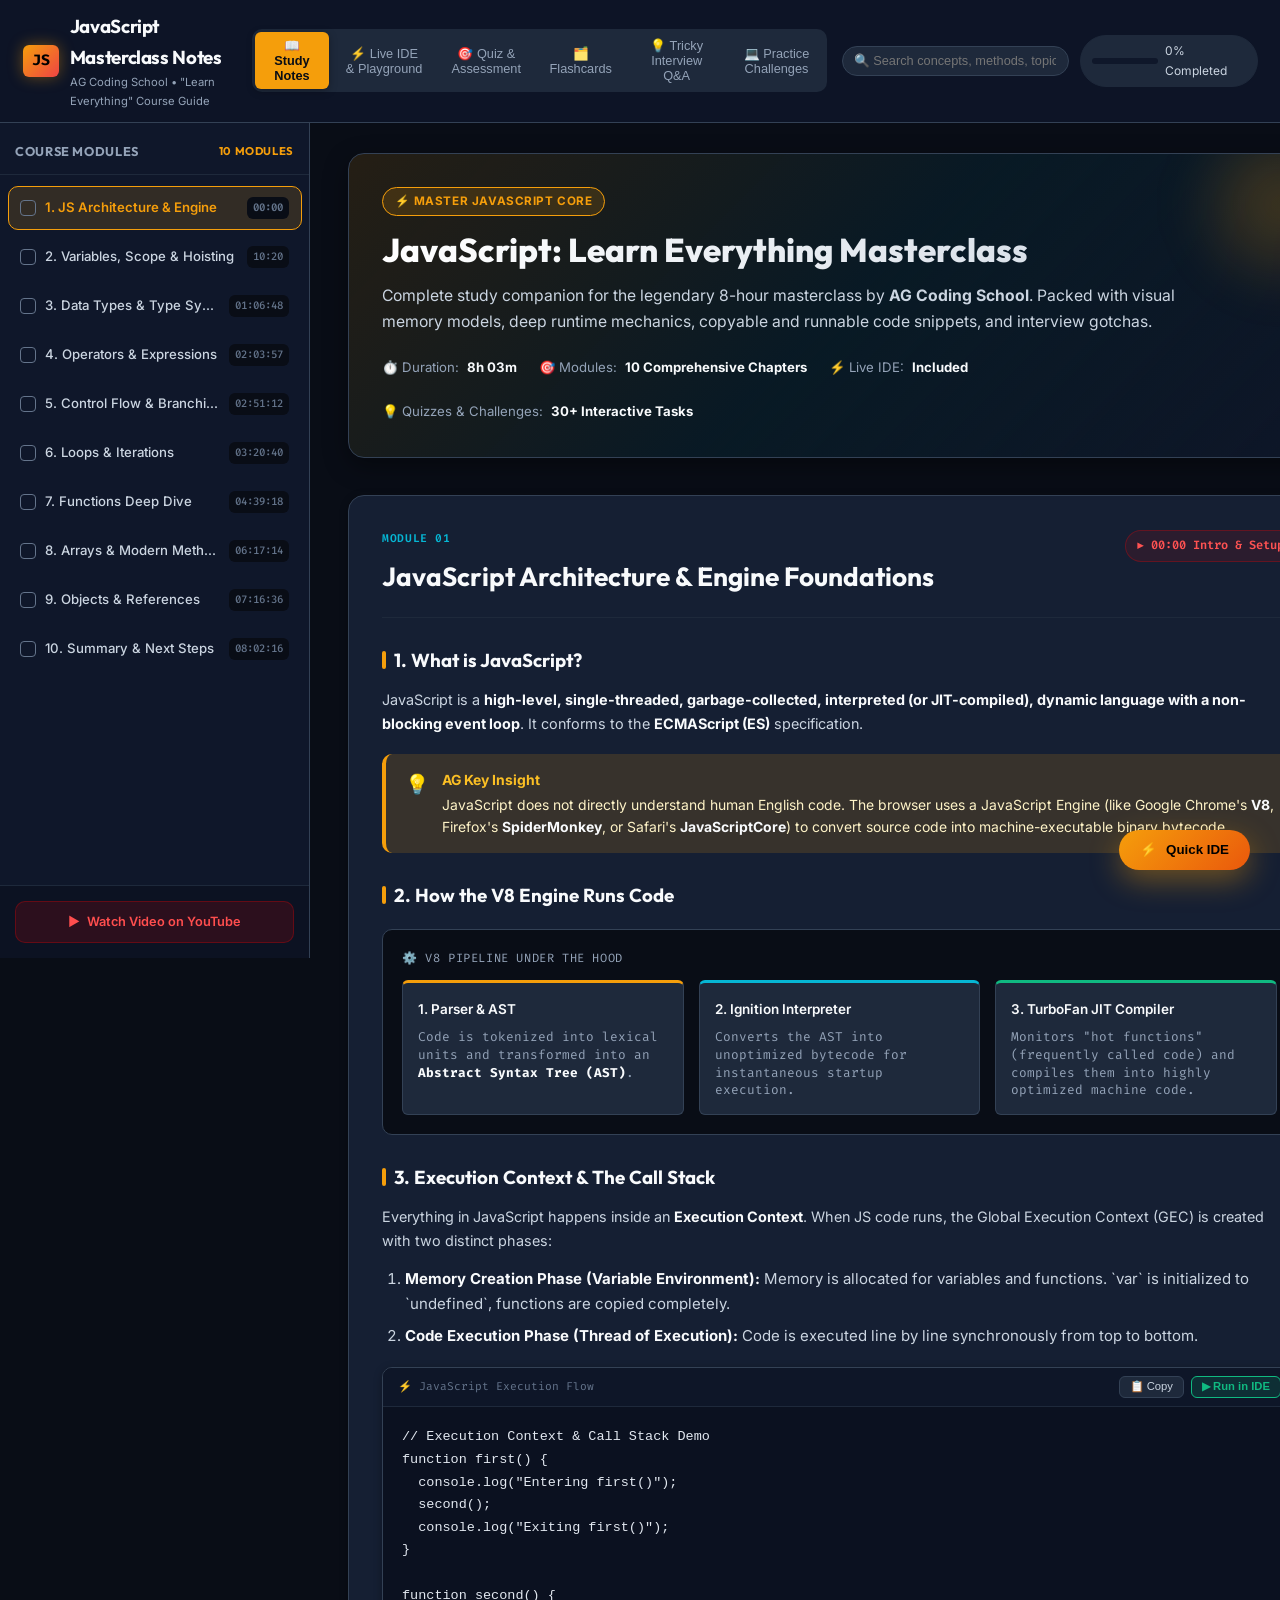
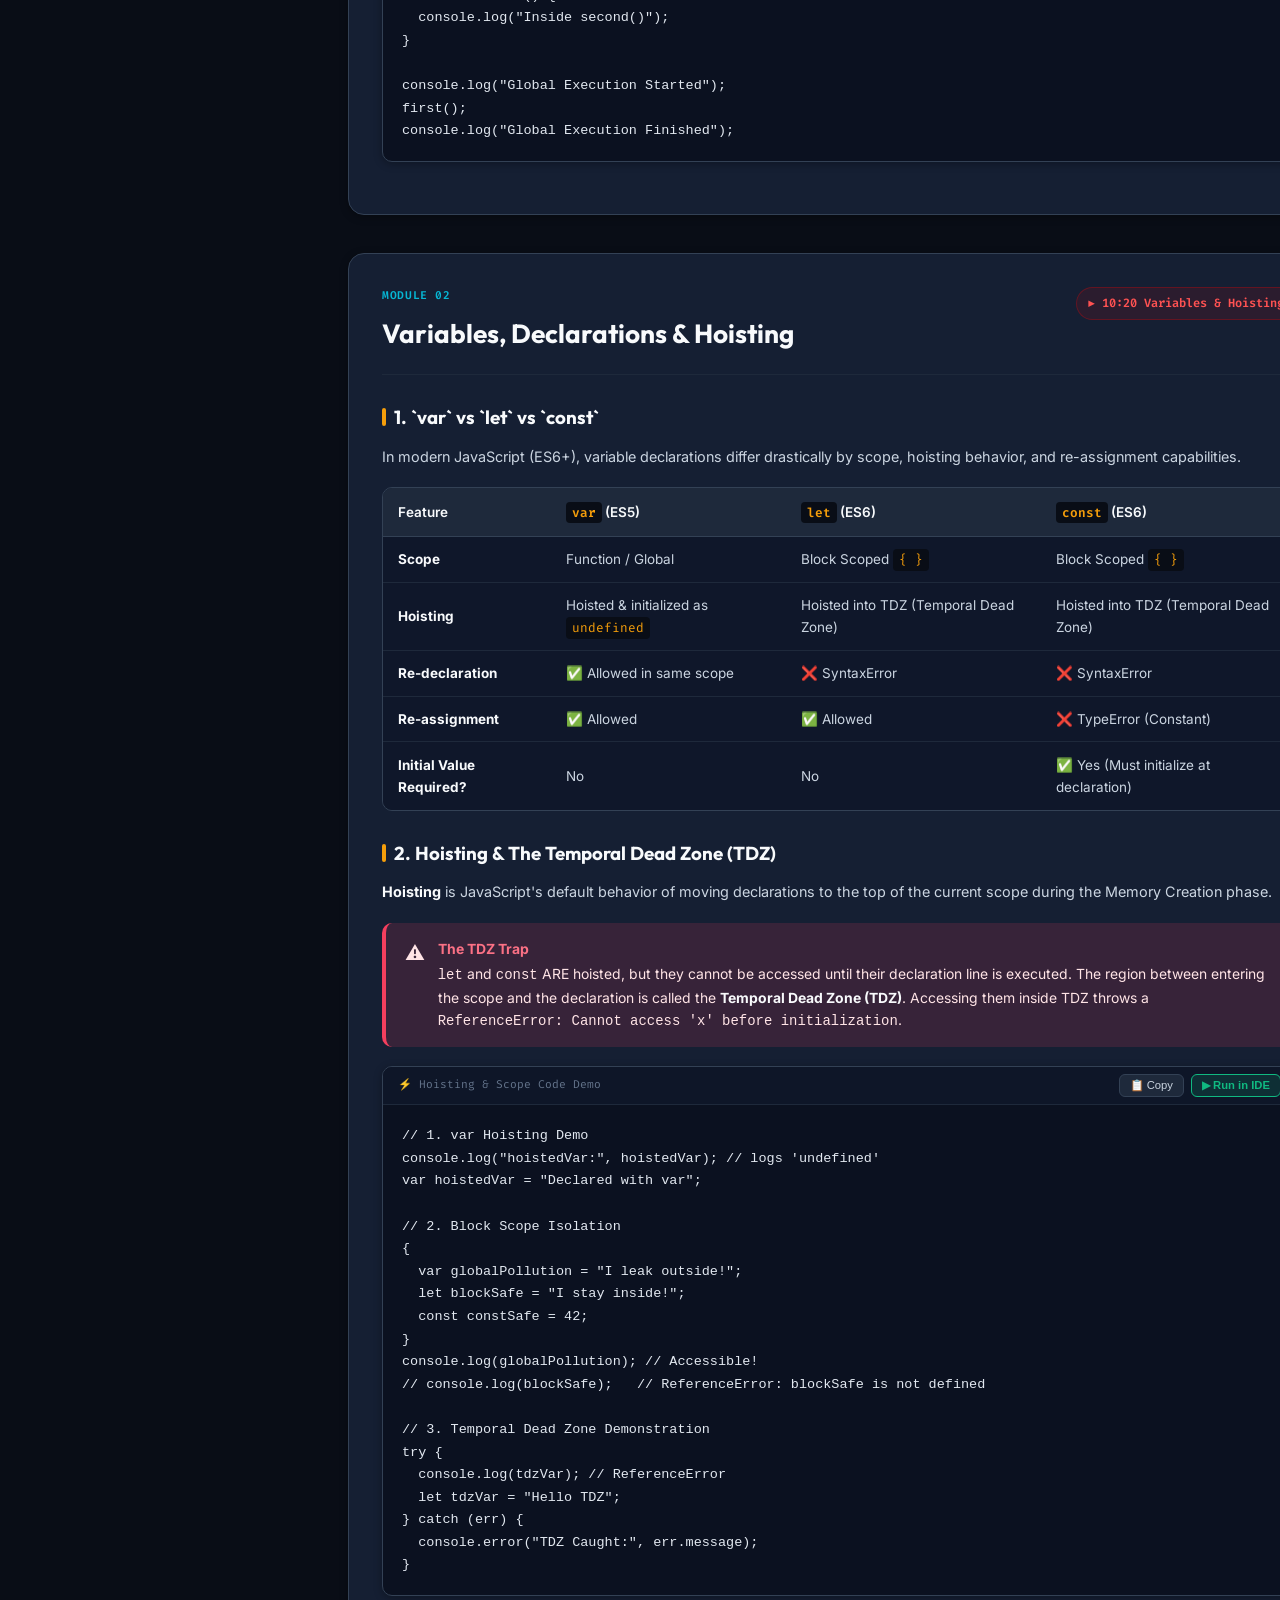
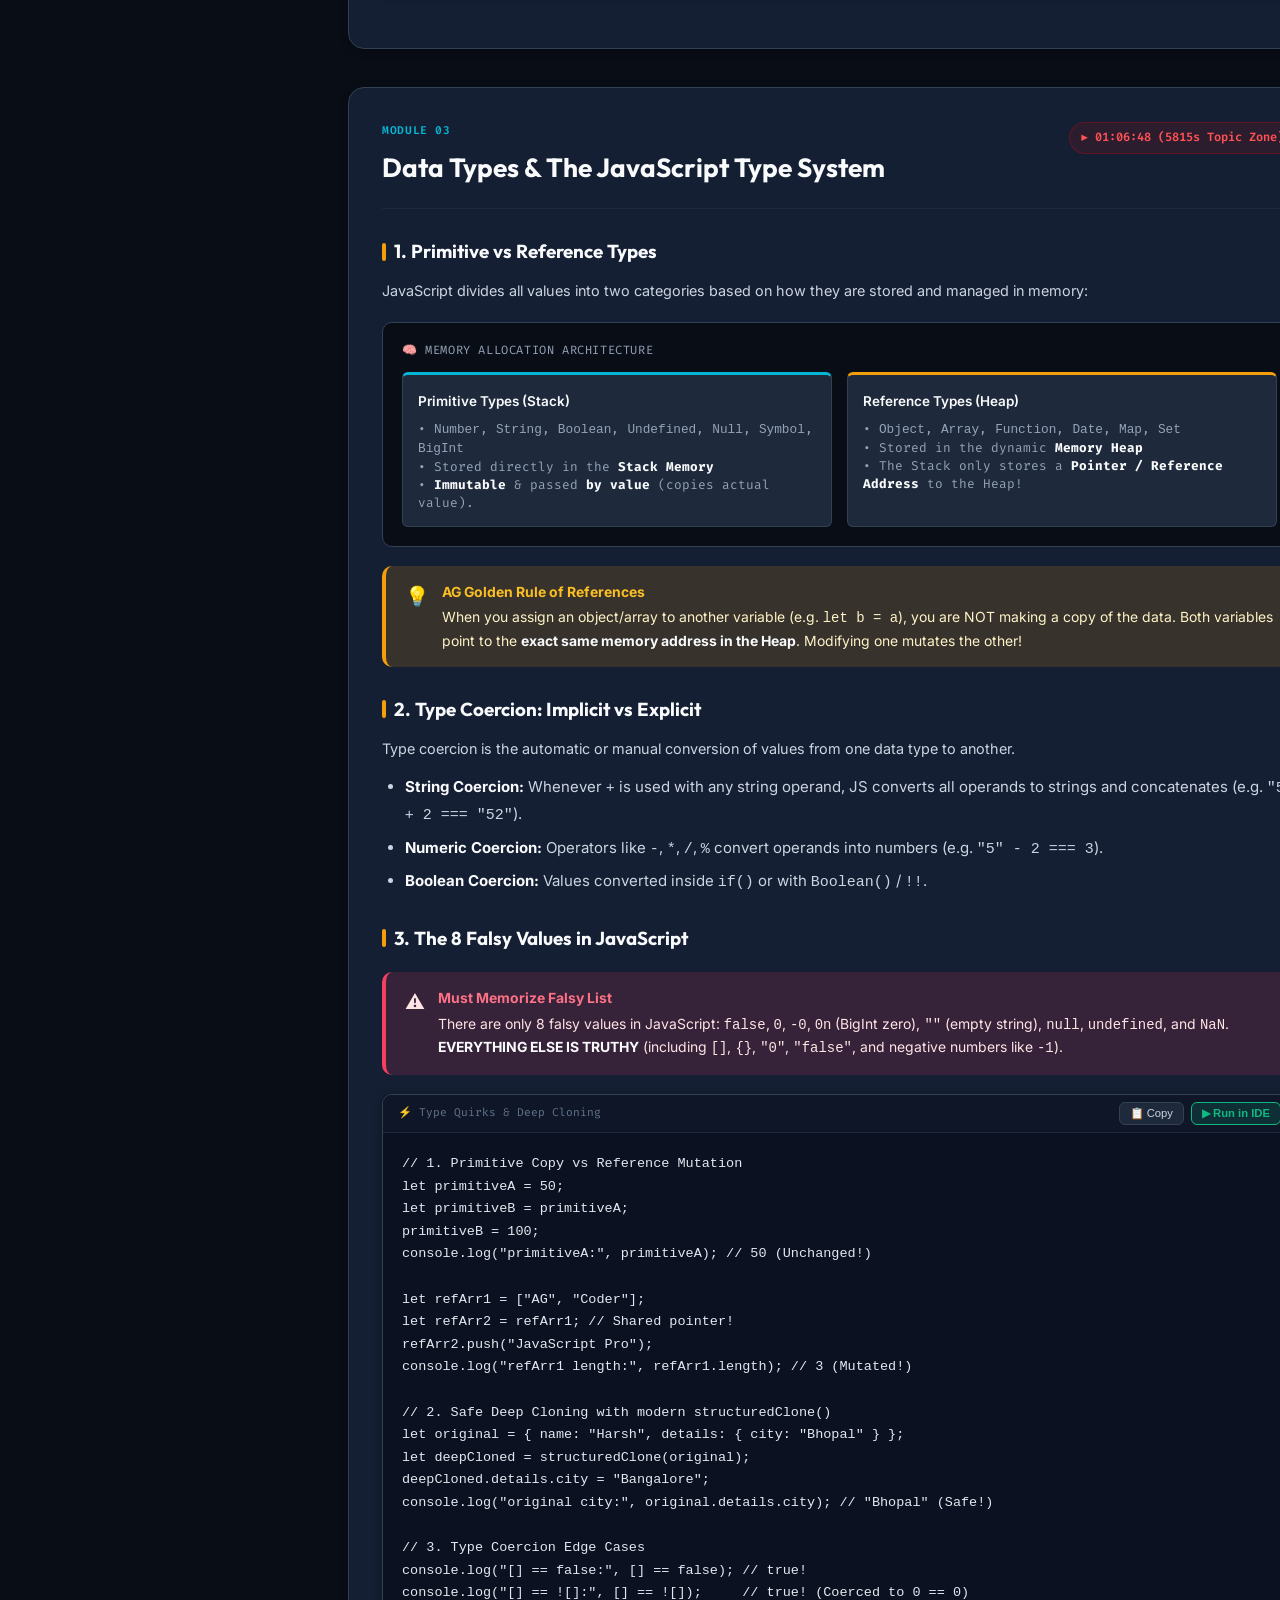
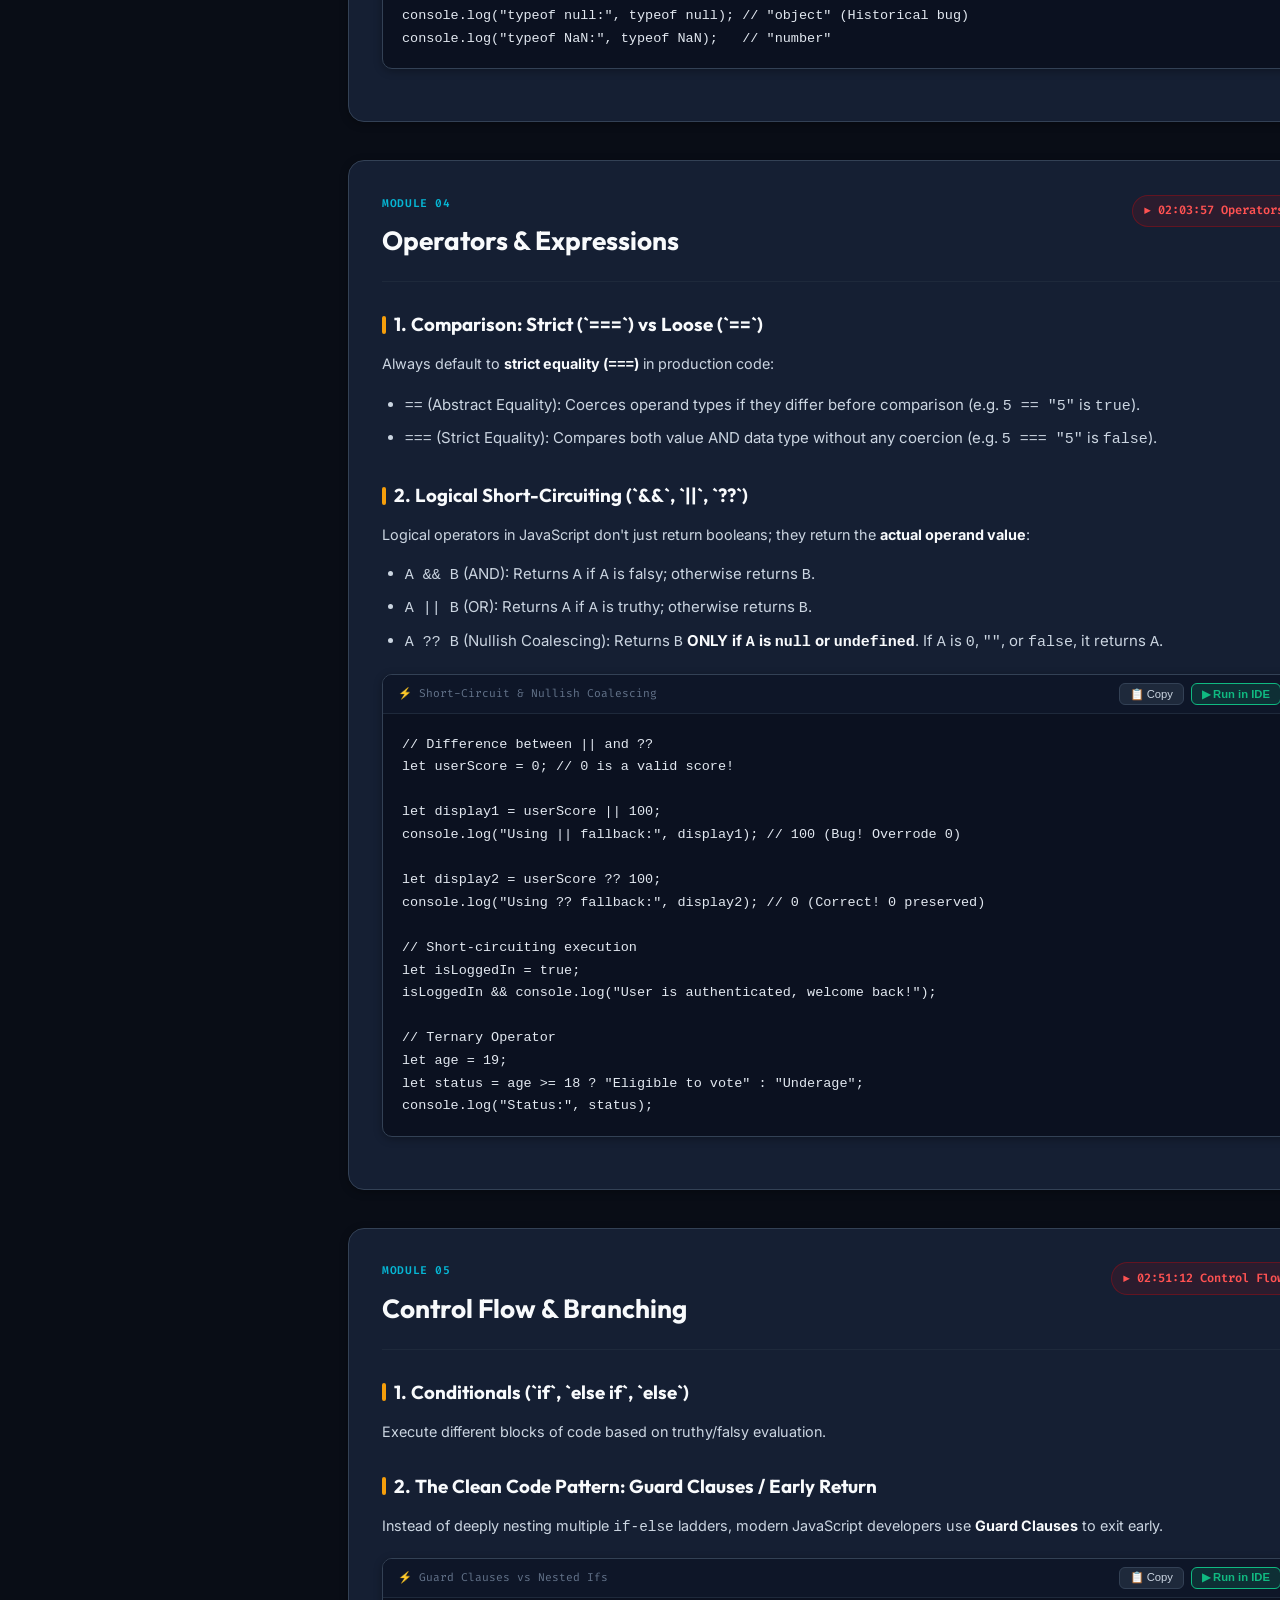
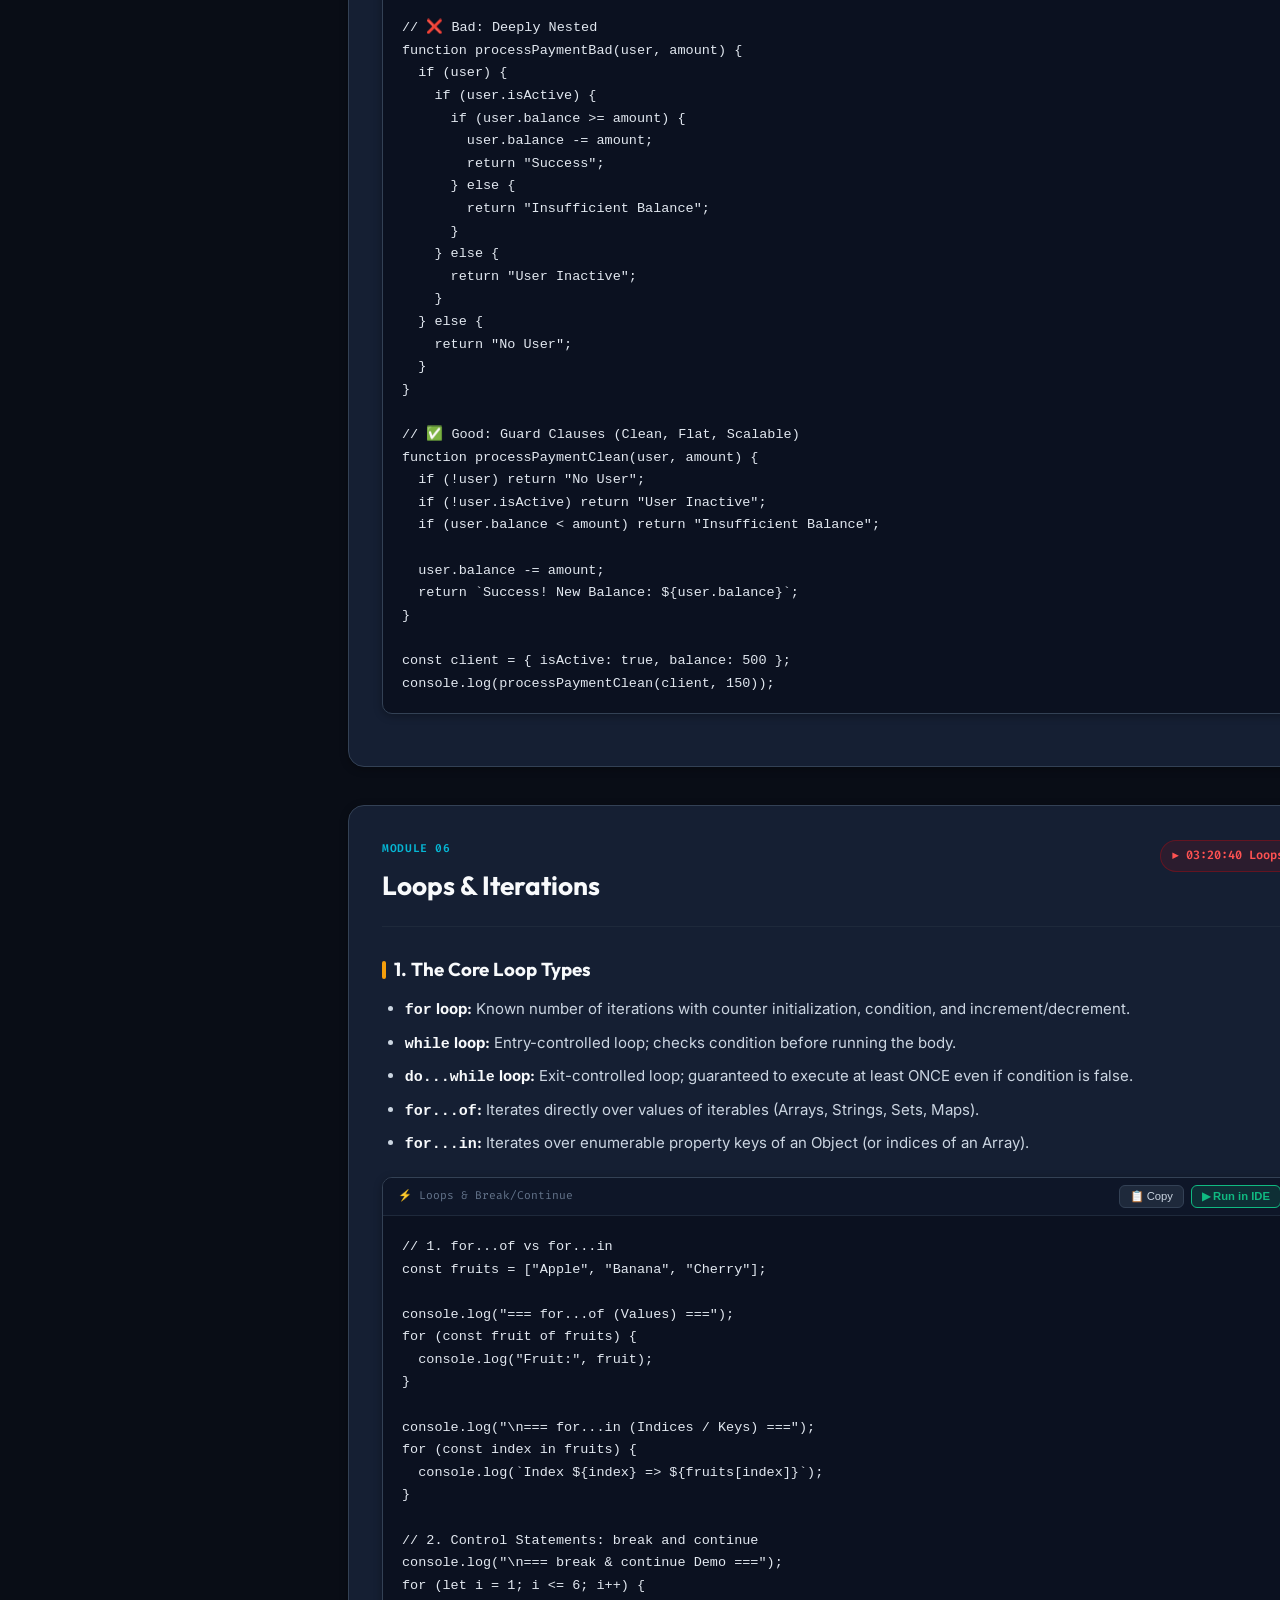
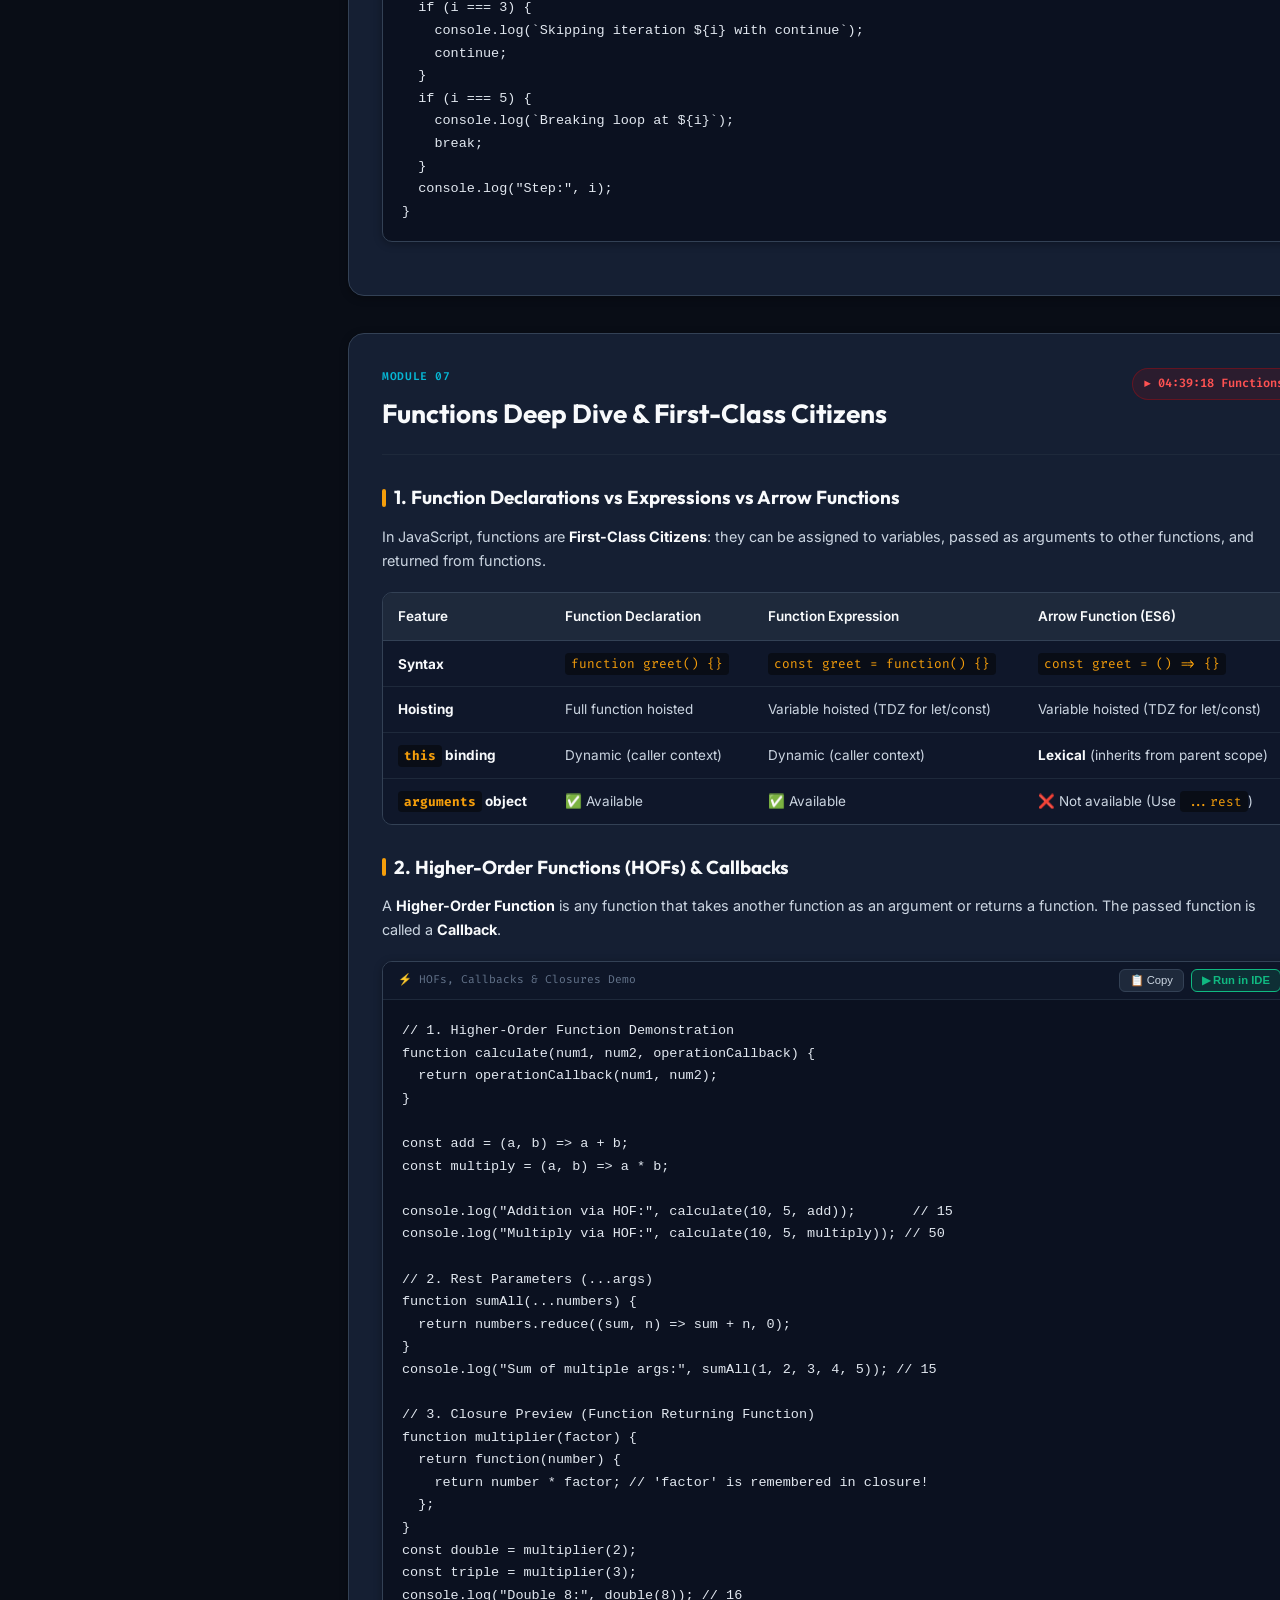
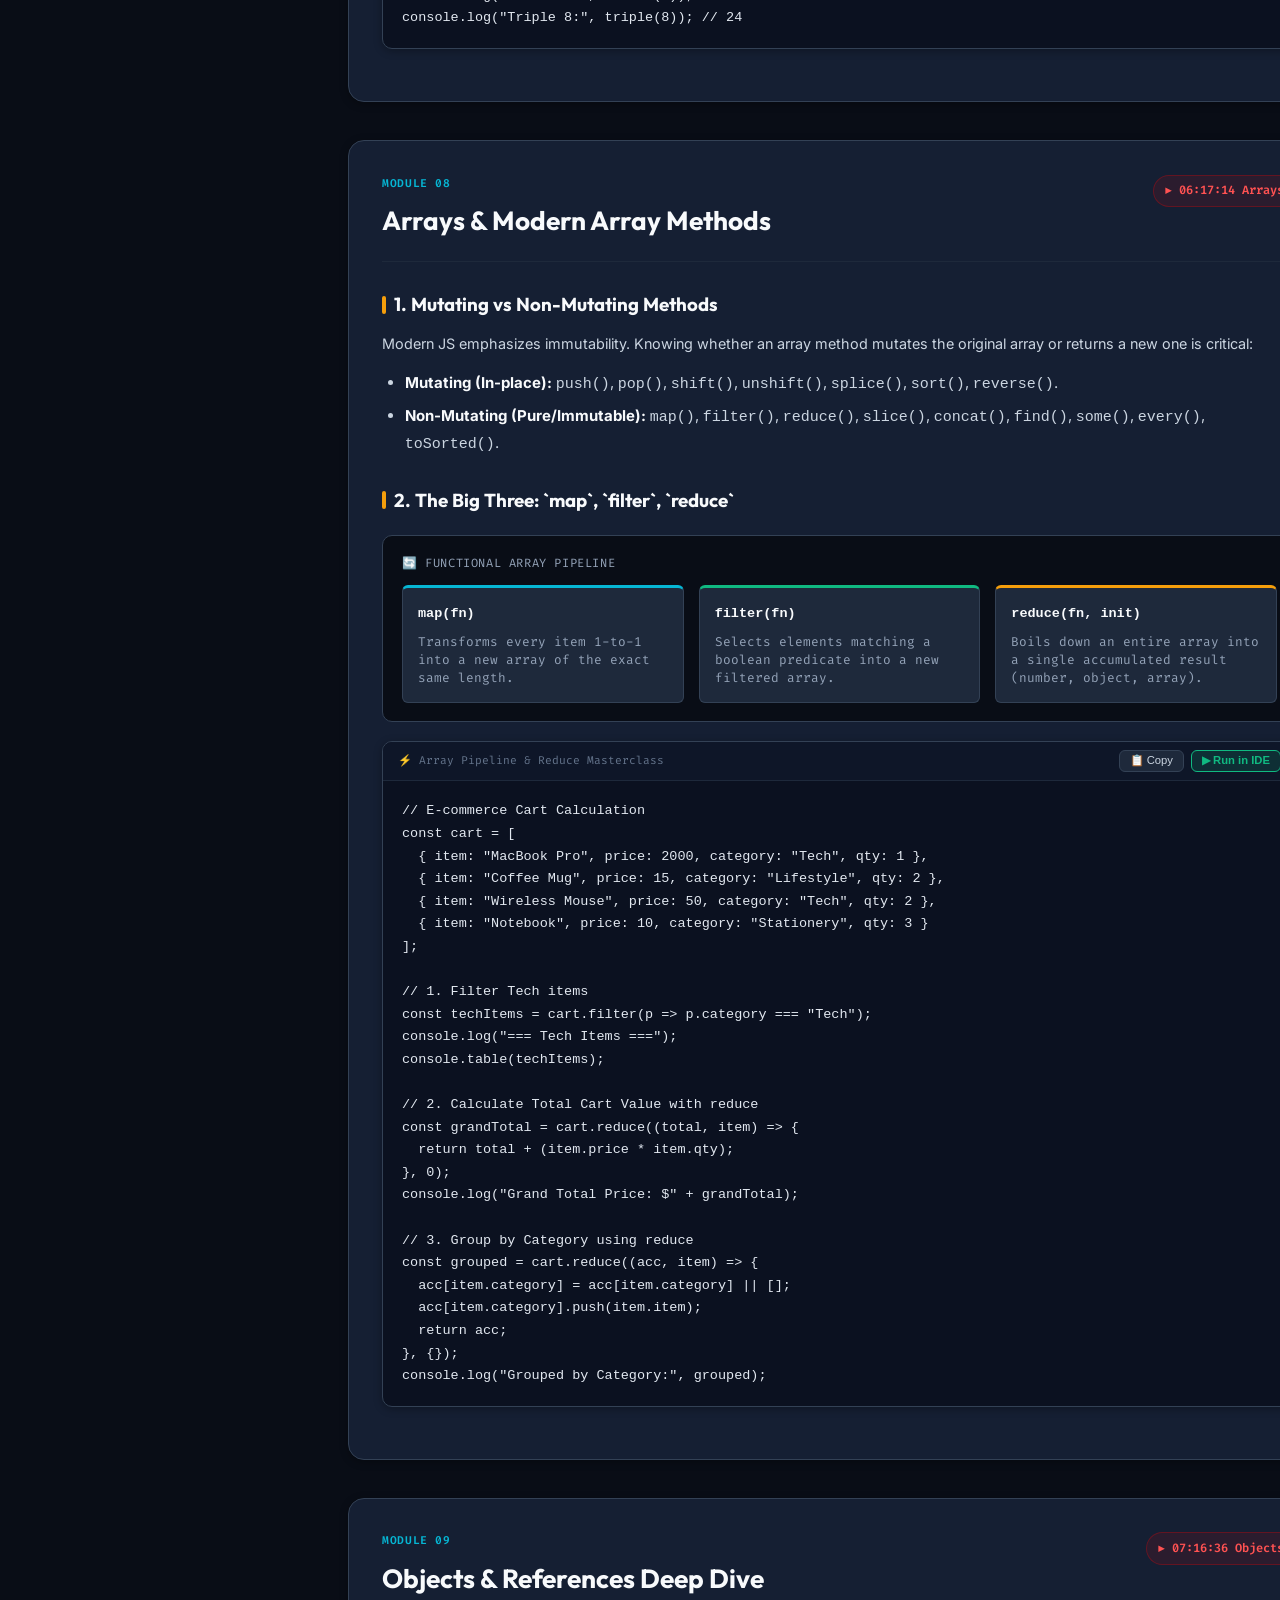
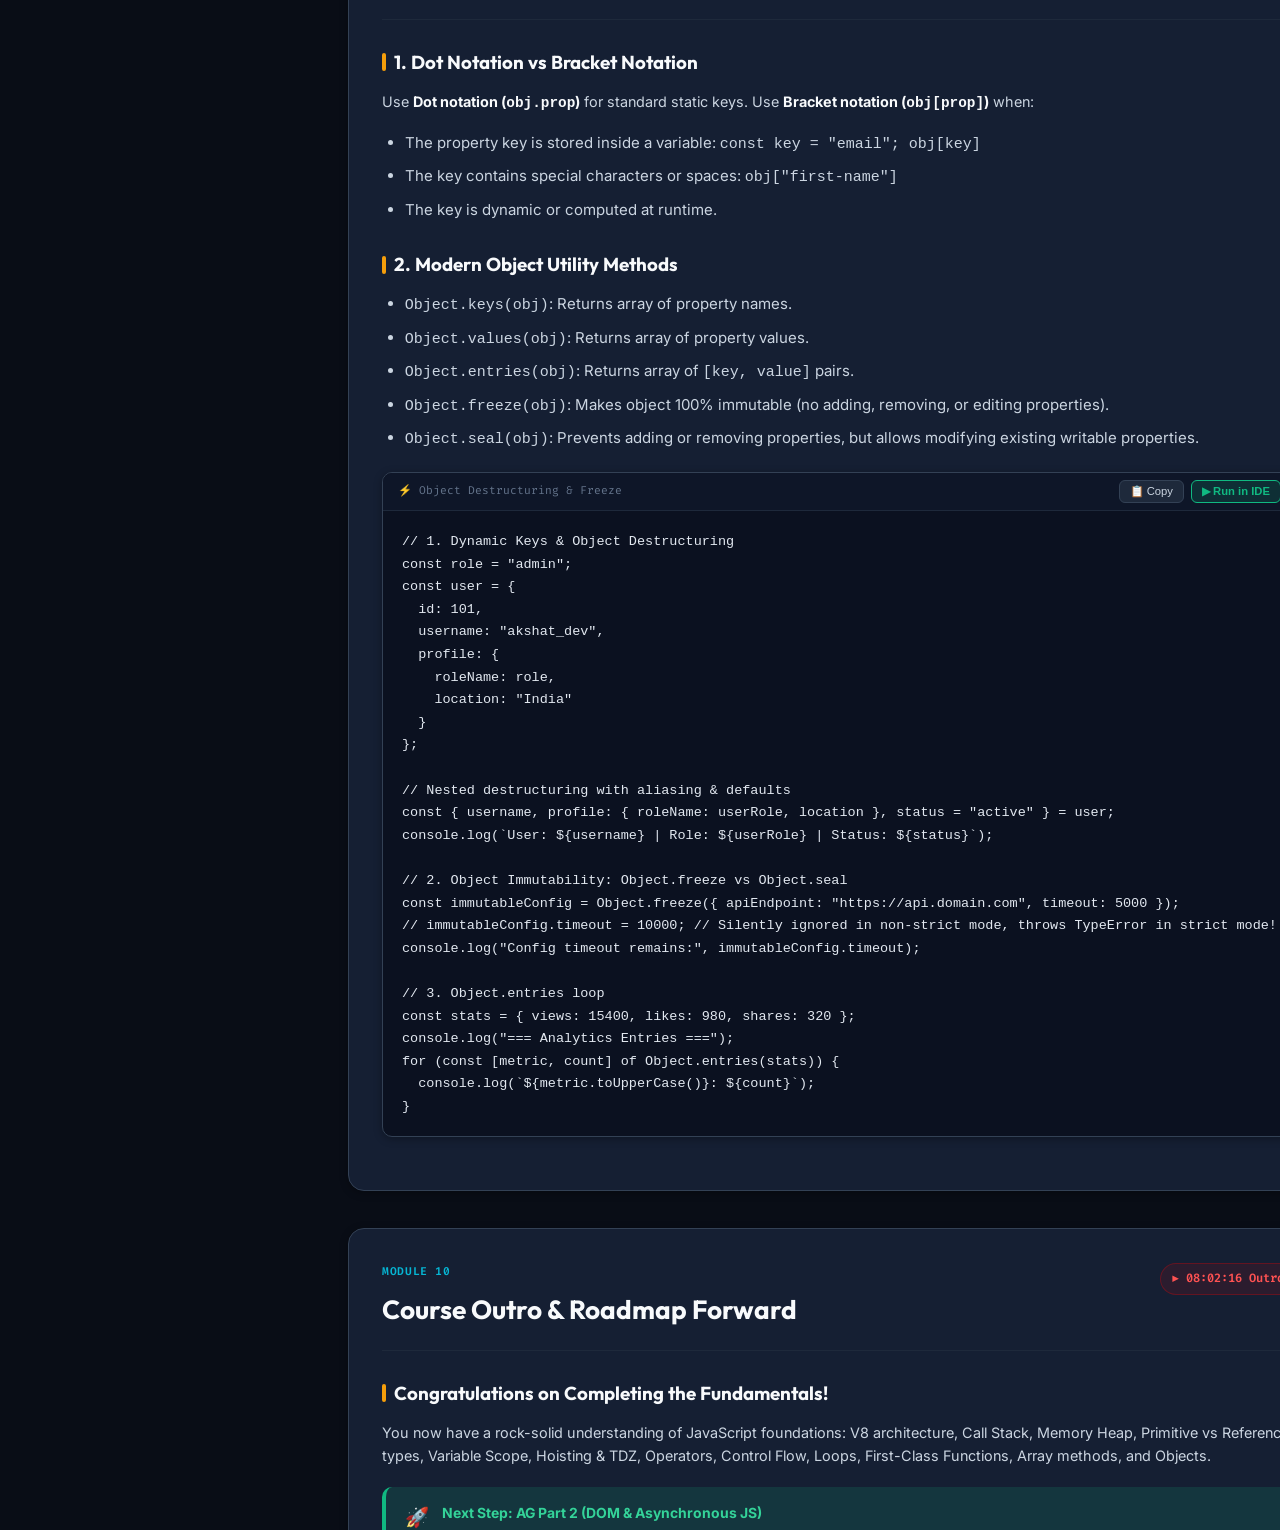
==== commit 450f40b7: "chore(branding): update branding from Sheryians Coding School to AG Coding School" ====
--- a/javascript-masterclass-portal.html
+++ b/javascript-masterclass-portal.html
@@ -3,12 +3,12 @@
 <head>
   <meta charset="UTF-8" />
   <meta name="viewport" content="width=device-width, initial-scale=1.0" />
-  <title>JavaScript Masterclass - Complete Interactive Study Guide | Sheryians Coding School</title>
-  <meta name="description" content="Interactive study guide, live code runner, and comprehensive notes for JavaScript Full Course (Sheryians Coding School)." />
+  <title>JavaScript Masterclass - Complete Interactive Study Guide | AG Coding School</title>
+  <meta name="description" content="Interactive study guide, live code runner, and comprehensive notes for JavaScript Full Course (AG Coding School)." />
   <style>
 /* ==========================================================================
    JavaScript Masterclass Study Portal - Stylesheet
-   Based on Sheryians Coding School "JavaScript - Learn Everything"
+   Based on AG Coding School "JavaScript - Learn Everything"
    ========================================================================== */
 
 @import url('https://fonts.googleapis.com/css2?family=Fira+Code:wght@400;500;600&family=Inter:wght@300;400;500;600;700&family=Outfit:wght@500;600;700;800&display=swap');
@@ -31,7 +31,7 @@
   --text-muted: #94a3b8;
   --text-dim: #64748b;
 
-  --accent-primary: #f59e0b; /* Sheryians Gold */
+  --accent-primary: #f59e0b; /* AG Gold */
   --accent-primary-hover: #fbbf24;
   --accent-primary-dim: rgba(245, 158, 11, 0.15);
   --accent-cyan: #06b6d4;
@@ -694,11 +694,13 @@
 }
 .callout-info .callout-title { color: #38bdf8; }
 
+.callout-ag,
 .callout-sheryians {
   background-color: var(--accent-primary-dim);
   border-color: var(--accent-primary);
   color: #fef3c7;
 }
+.callout-ag .callout-title,
 .callout-sheryians .callout-title { color: #fbbf24; }
 
 .callout-warning {
@@ -1514,7 +1516,7 @@
       <div class="brand-badge">JS</div>
       <div>
         <h1 class="brand-title">JavaScript Masterclass Notes</h1>
-        <span class="brand-subtitle">Sheryians Coding School • "Learn Everything" Course Guide</span>
+        <span class="brand-subtitle">AG Coding School • "Learn Everything" Course Guide</span>
       </div>
     </div>
 
@@ -1651,7 +1653,7 @@
           <div class="hero-pill">⚡ Master JavaScript Core</div>
           <h2 class="hero-title">JavaScript: Learn Everything Masterclass</h2>
           <p class="hero-desc">
-            Complete study companion for the legendary 8-hour masterclass by <strong>Sheryians Coding School</strong>.
+            Complete study companion for the legendary 8-hour masterclass by <strong>AG Coding School</strong>.
             Packed with visual memory models, deep runtime mechanics, copyable and runnable code snippets, and interview gotchas.
           </p>
           <div class="hero-stats">
@@ -1688,7 +1690,7 @@
             <div class="callout callout-sheryians">
               <span class="callout-icon">💡</span>
               <div class="callout-body">
-                <div class="callout-title">Sheryians Key Insight</div>
+                <div class="callout-title">AG Key Insight</div>
                 JavaScript does not directly understand human English code. The browser uses a JavaScript Engine (like Google Chrome's <strong>V8</strong>, Firefox's <strong>SpiderMonkey</strong>, or Safari's <strong>JavaScriptCore</strong>) to convert source code into machine-executable binary bytecode.
               </div>
             </div>
@@ -1905,7 +1907,7 @@
             <div class="callout callout-sheryians">
               <span class="callout-icon">💡</span>
               <div class="callout-body">
-                <div class="callout-title">Sheryians Golden Rule of References</div>
+                <div class="callout-title">AG Golden Rule of References</div>
                 When you assign an object/array to another variable (e.g. <code>let b = a</code>), you are NOT making a copy of the data. Both variables point to the <strong>exact same memory address in the Heap</strong>. Modifying one mutates the other!
               </div>
             </div>
@@ -1945,7 +1947,7 @@
 primitiveB = 100;
 console.log("primitiveA:", primitiveA); // 50 (Unchanged!)
 
-let refArr1 = ["Sheryians", "Coder"];
+let refArr1 = ["AG", "Coder"];
 let refArr2 = refArr1; // Shared pointer!
 refArr2.push("JavaScript Pro");
 console.log("refArr1 length:", refArr1.length); // 3 (Mutated!)
@@ -2450,7 +2452,7 @@
             <div class="callout callout-tip">
               <span class="callout-icon">🚀</span>
               <div class="callout-body">
-                <div class="callout-title">Next Step: Sheryians Part 2 (DOM & Asynchronous JS)</div>
+                <div class="callout-title">Next Step: AG Part 2 (DOM & Asynchronous JS)</div>
                 After mastering the core language, proceed to:
                 1. <strong>DOM Manipulation & Event Listeners</strong> (selecting elements, event delegation, bubbling/capturing)<br/>
                 2. <strong>Asynchronous JavaScript</strong> (Event Loop, Callback Queue, Microtask Queue, Promises, async/await, Fetch API)<br/>
@@ -2515,7 +2517,7 @@
           <div class="course-hero" style="margin-bottom:1.5rem; padding:1.5rem;">
             <h2 class="hero-title" style="font-size:1.6rem;">🎯 JavaScript Core Assessment</h2>
             <p class="hero-desc" style="font-size:0.95rem; margin-bottom:0;">
-              Test your understanding of concepts taught in the Sheryians full course. Immediate feedback and in-depth explanations provided for every question!
+              Test your understanding of concepts taught in the AG Coding School full course. Immediate feedback and in-depth explanations provided for every question!
             </p>
           </div>
 
@@ -2526,7 +2528,7 @@
 
             <div class="quiz-meta">
               <span id="quiz-counter">Question 1 of 10</span>
-              <span style="color:var(--accent-primary); font-weight:600;">Sheryians JS Quiz</span>
+              <span style="color:var(--accent-primary); font-weight:600;">AG JS Quiz</span>
             </div>
 
             <h3 id="quiz-question-text" class="quiz-question-text"></h3>
@@ -2586,7 +2588,7 @@
               <div class="card-center">
                 <p id="card-answer" class="card-answer"></p>
               </div>
-              <div class="card-footer-tip">Sheryians Core Knowledge</div>
+              <div class="card-footer-tip">AG Core Knowledge</div>
             </div>
           </div>
 
@@ -2855,10 +2857,10 @@
     id: 4,
     topic: "Operators & Short-Circuiting",
     question: "What is the result of the following expression?",
-    code: "let val = 0 || 'Sheryians' && null ?? 'Default';\nconsole.log(val);",
-    options: ["0", "'Sheryians'", "null", "'Default'"],
+    code: "let val = 0 || 'AG' && null ?? 'Default';\nconsole.log(val);",
+    options: ["0", "'AG'", "null", "'Default'"],
     answer: 2,
-    explanation: "`'Sheryians' && null` evaluates to `null`. Then `0 || null` evaluates to `null` (since 0 is falsy). Finally `null ?? 'Default'` returns `'Default'`? Wait! `??` only falls back for null/undefined: here `(0 || (null)) ?? 'Default'` => `null ?? 'Default'` returns `'Default'`. However, `&&` has higher precedence than `||`: `0 || ( 'Sheryians' && null )` -> `0 || null` -> `null`. Then `null ?? 'Default'` -> `'Default'`."
+    explanation: "`'AG' && null` evaluates to `null`. Then `0 || null` evaluates to `null` (since 0 is falsy). Finally `null ?? 'Default'` returns `'Default'`? Wait! `??` only falls back for null/undefined: here `(0 || (null)) ?? 'Default'` => `null ?? 'Default'` returns `'Default'`. However, `&&` has higher precedence than `||`: `0 || ( 'AG' && null )` -> `0 || null` -> `null`. Then `null ?? 'Default'` -> `'Default'`."
   },
   {
     id: 5,
@@ -2882,9 +2884,9 @@
     id: 7,
     topic: "Objects & Mutability",
     question: "What happens when you modify a property of an `Object.freeze()` object?",
-    code: "'use strict';\nconst user = Object.freeze({ name: 'Harsh' });\nuser.name = 'Sheryians';\nconsole.log(user.name);",
+    code: "'use strict';\nconst user = Object.freeze({ name: 'Harsh' });\nuser.name = 'AG';\nconsole.log(user.name);",
     options: [
-      "'Sheryians'",
+      "'AG'",
       "TypeError: Cannot assign to read only property in strict mode",
       "undefined",
       "NaN"
@@ -3012,7 +3014,7 @@
 let originalObj = { user: "Akshat", skills: ["JS", "React"] };
 let copiedRef = originalObj; // Points to same heap address!
 
-copiedRef.user = "Sheryians Developer";
+copiedRef.user = "AG Developer";
 console.log("originalObj.user:", originalObj.user); // Modified!
 
 console.log("\n=== Deep Clone using structuredClone ===");
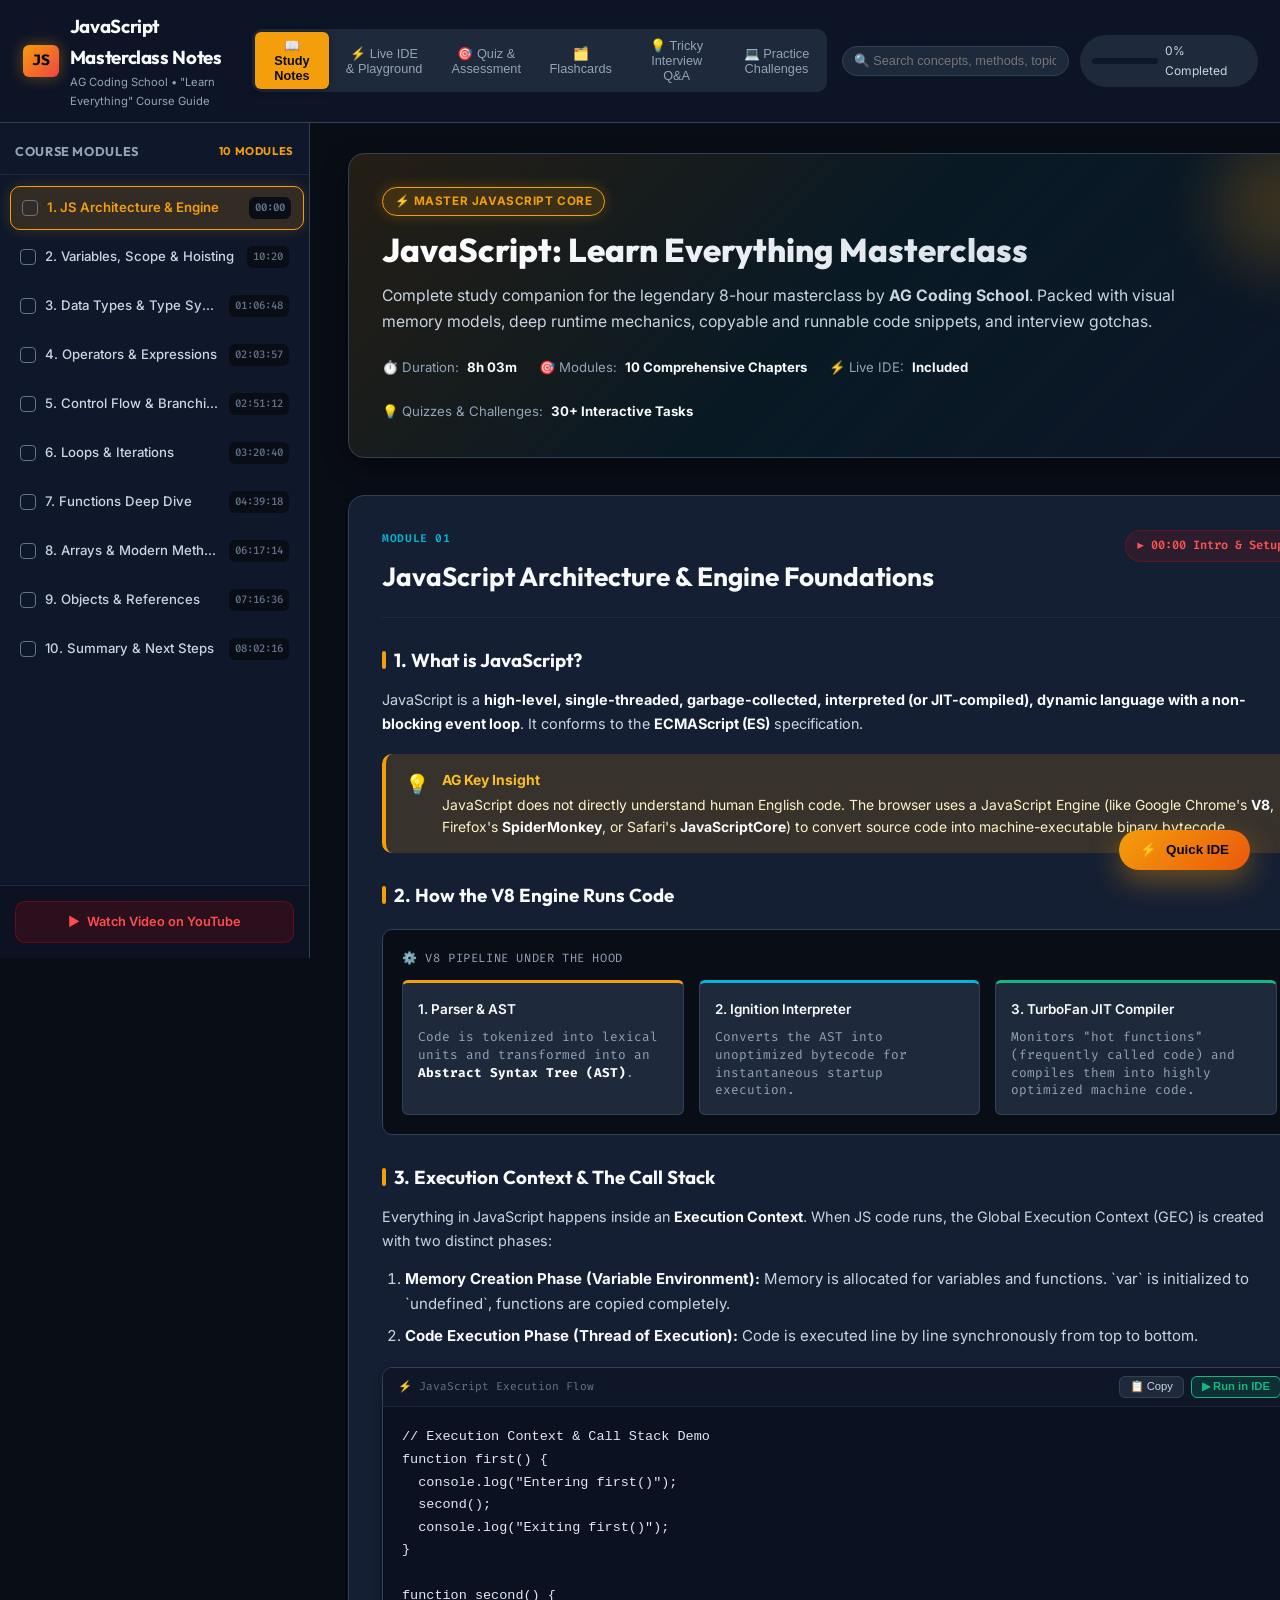
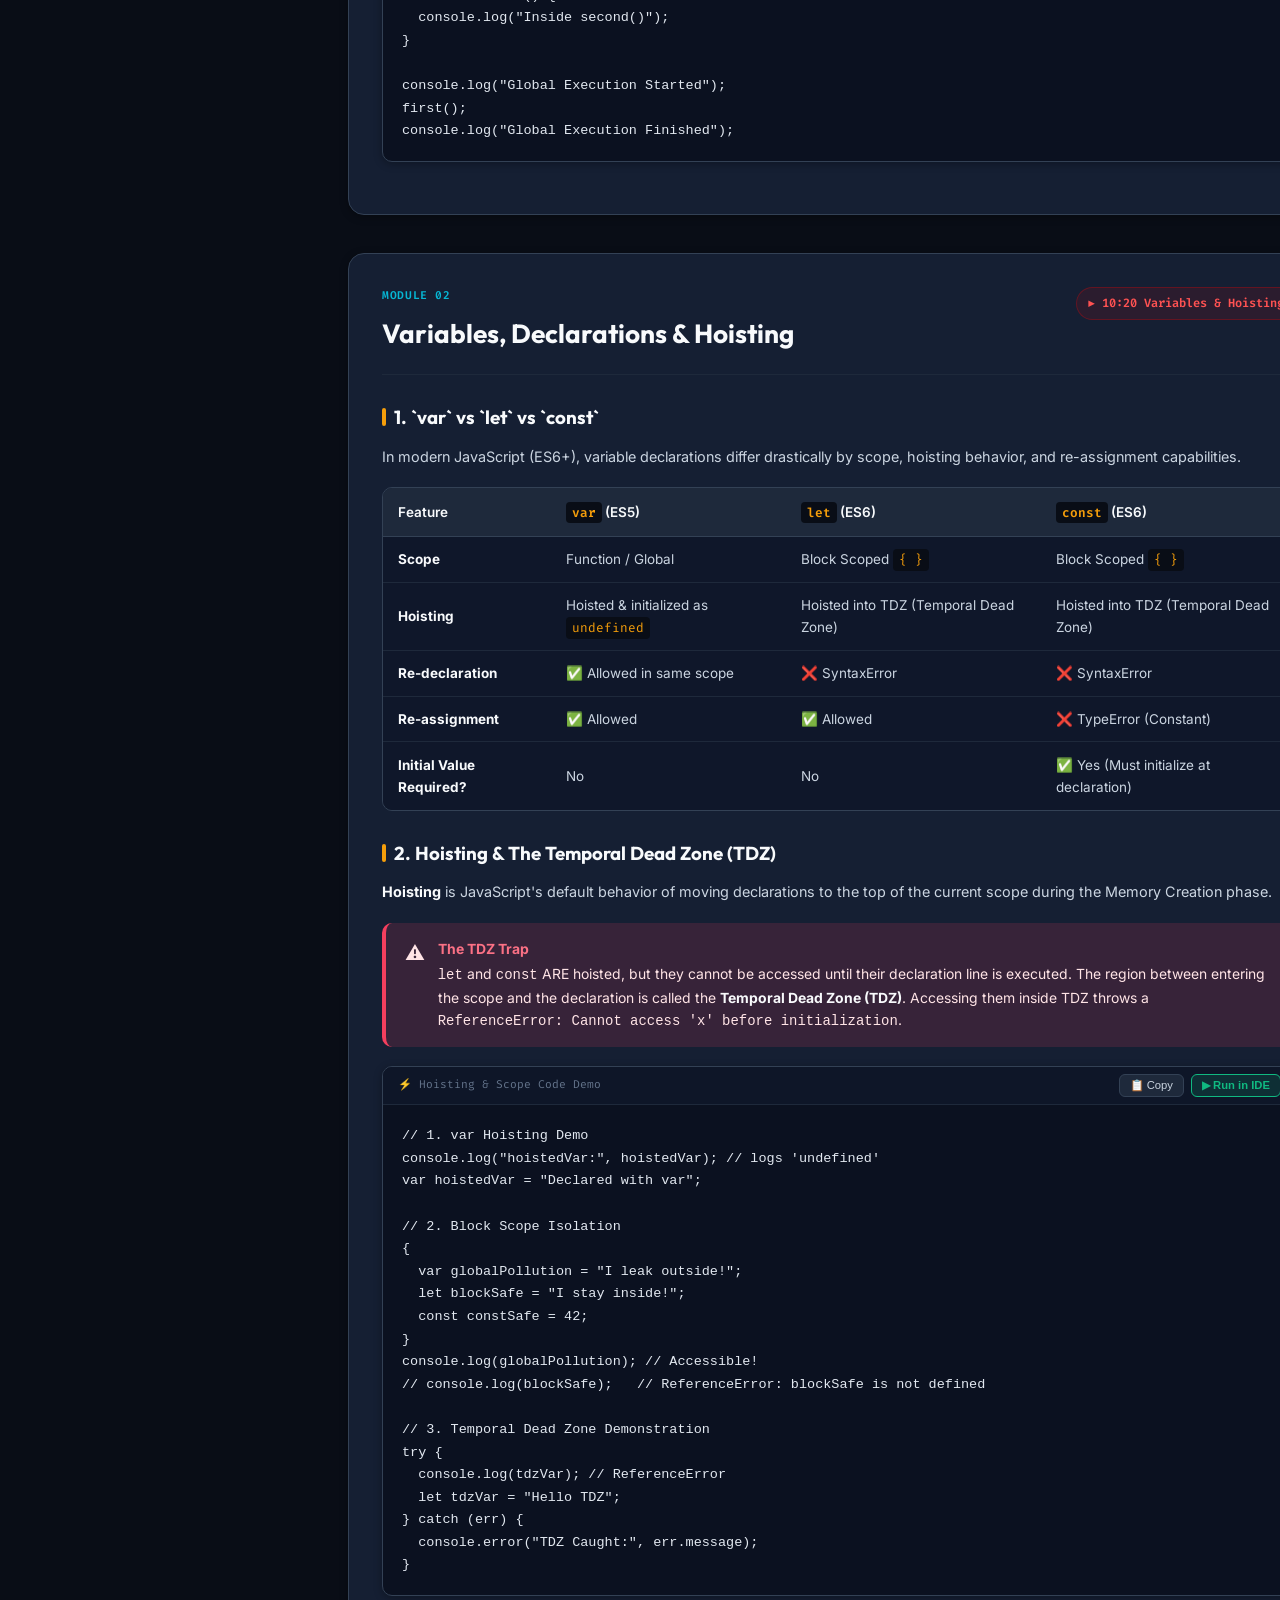
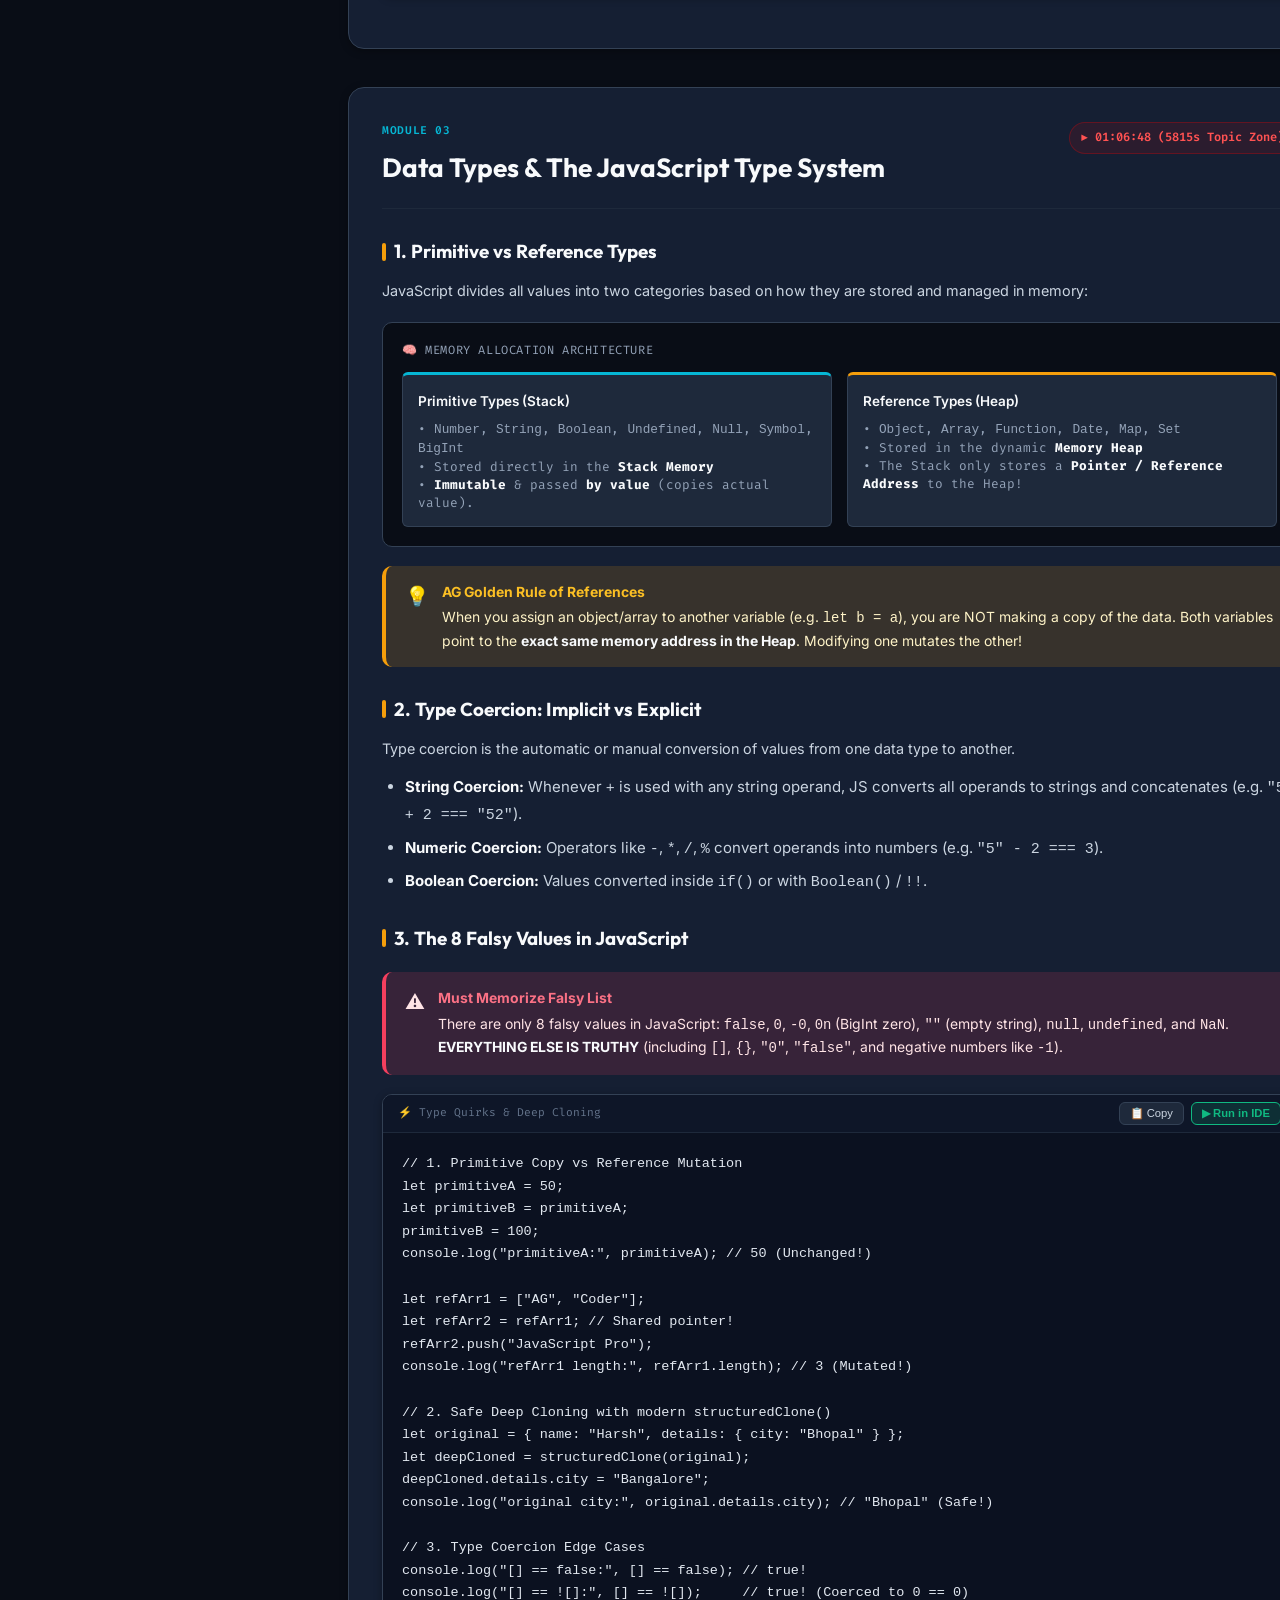
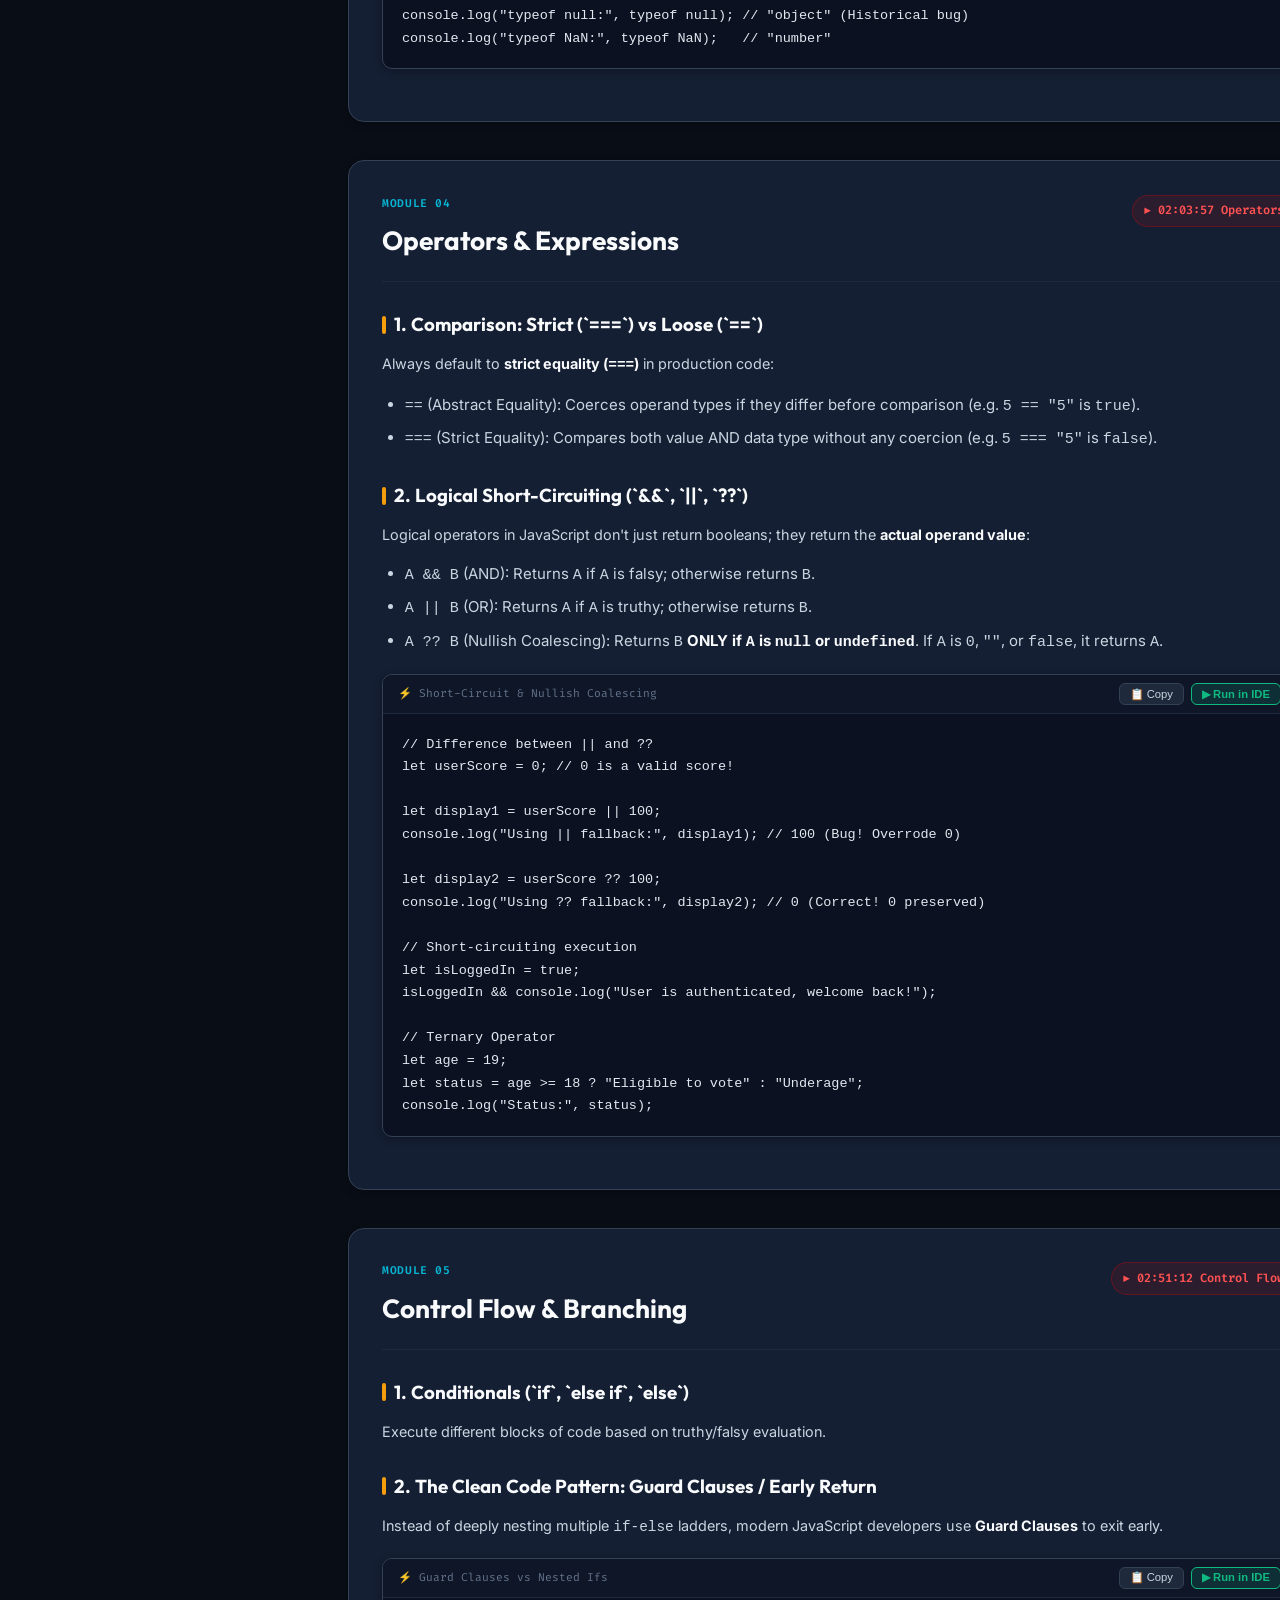
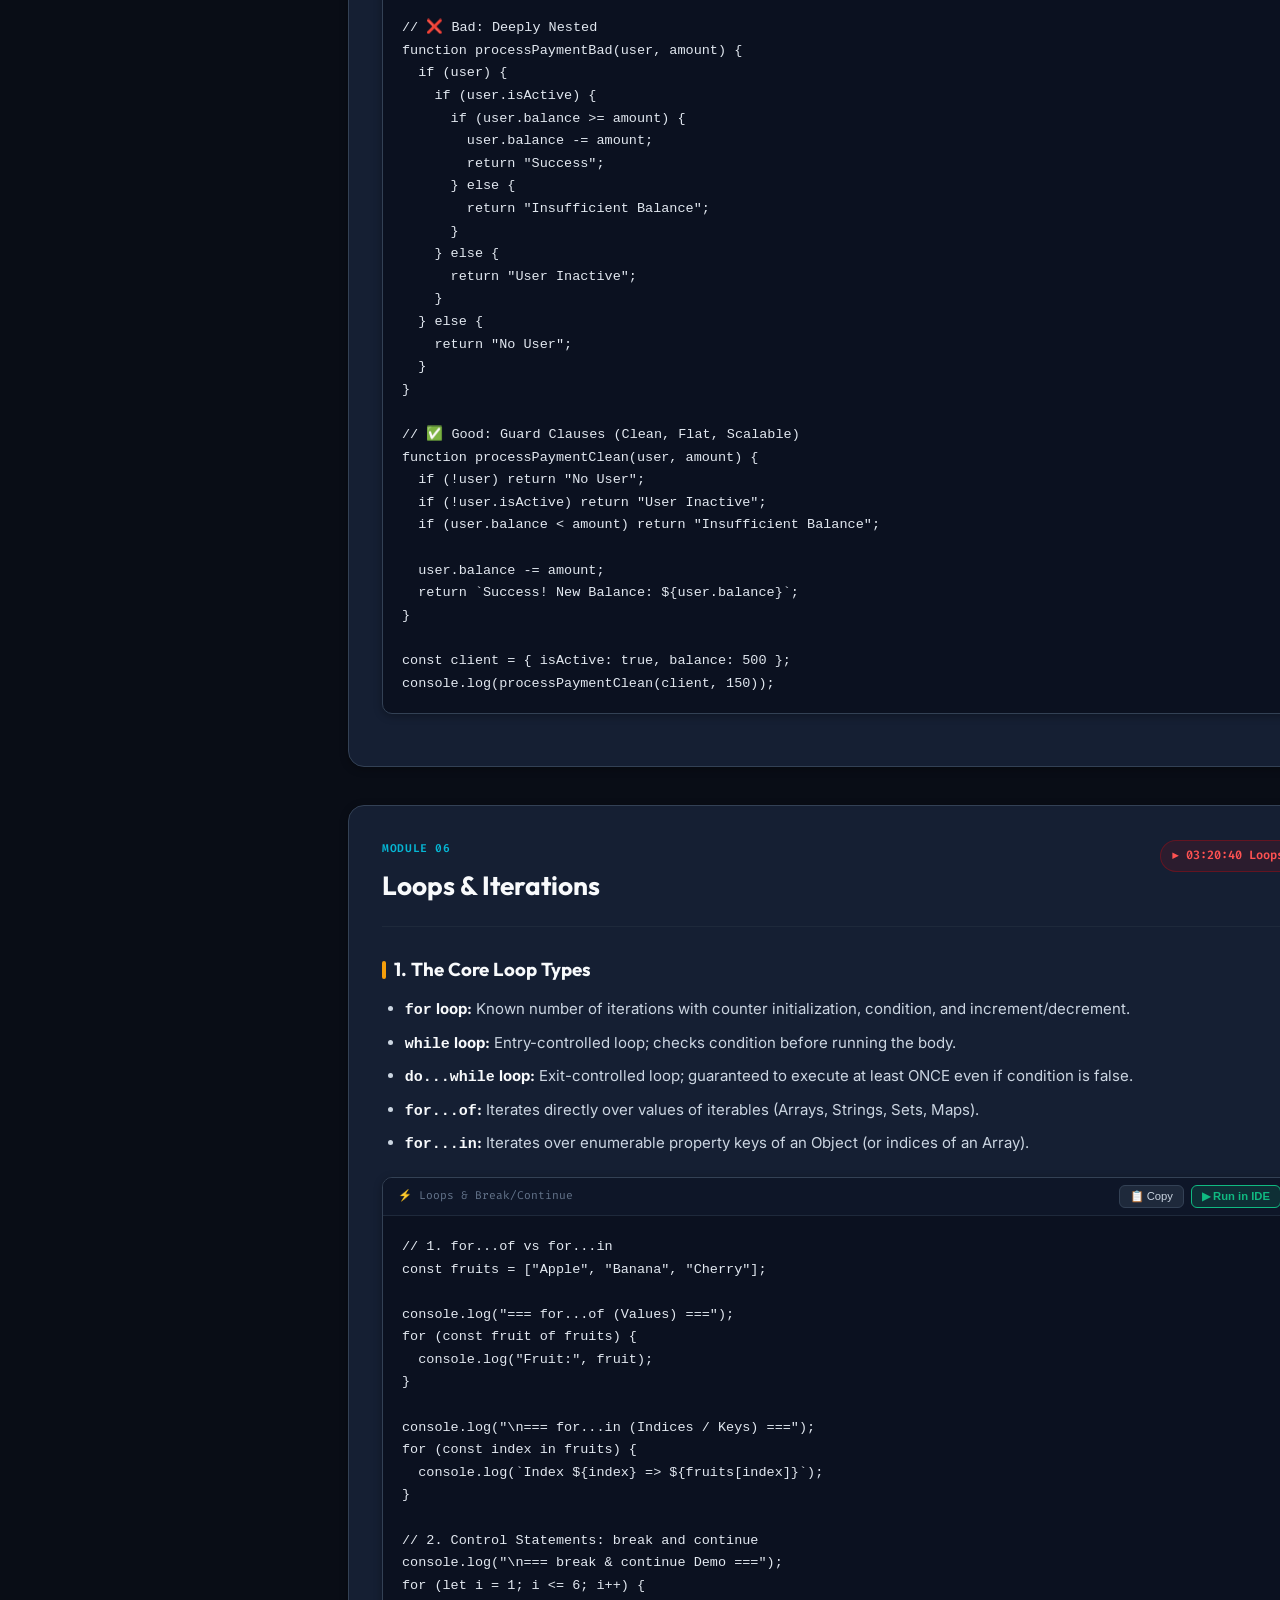
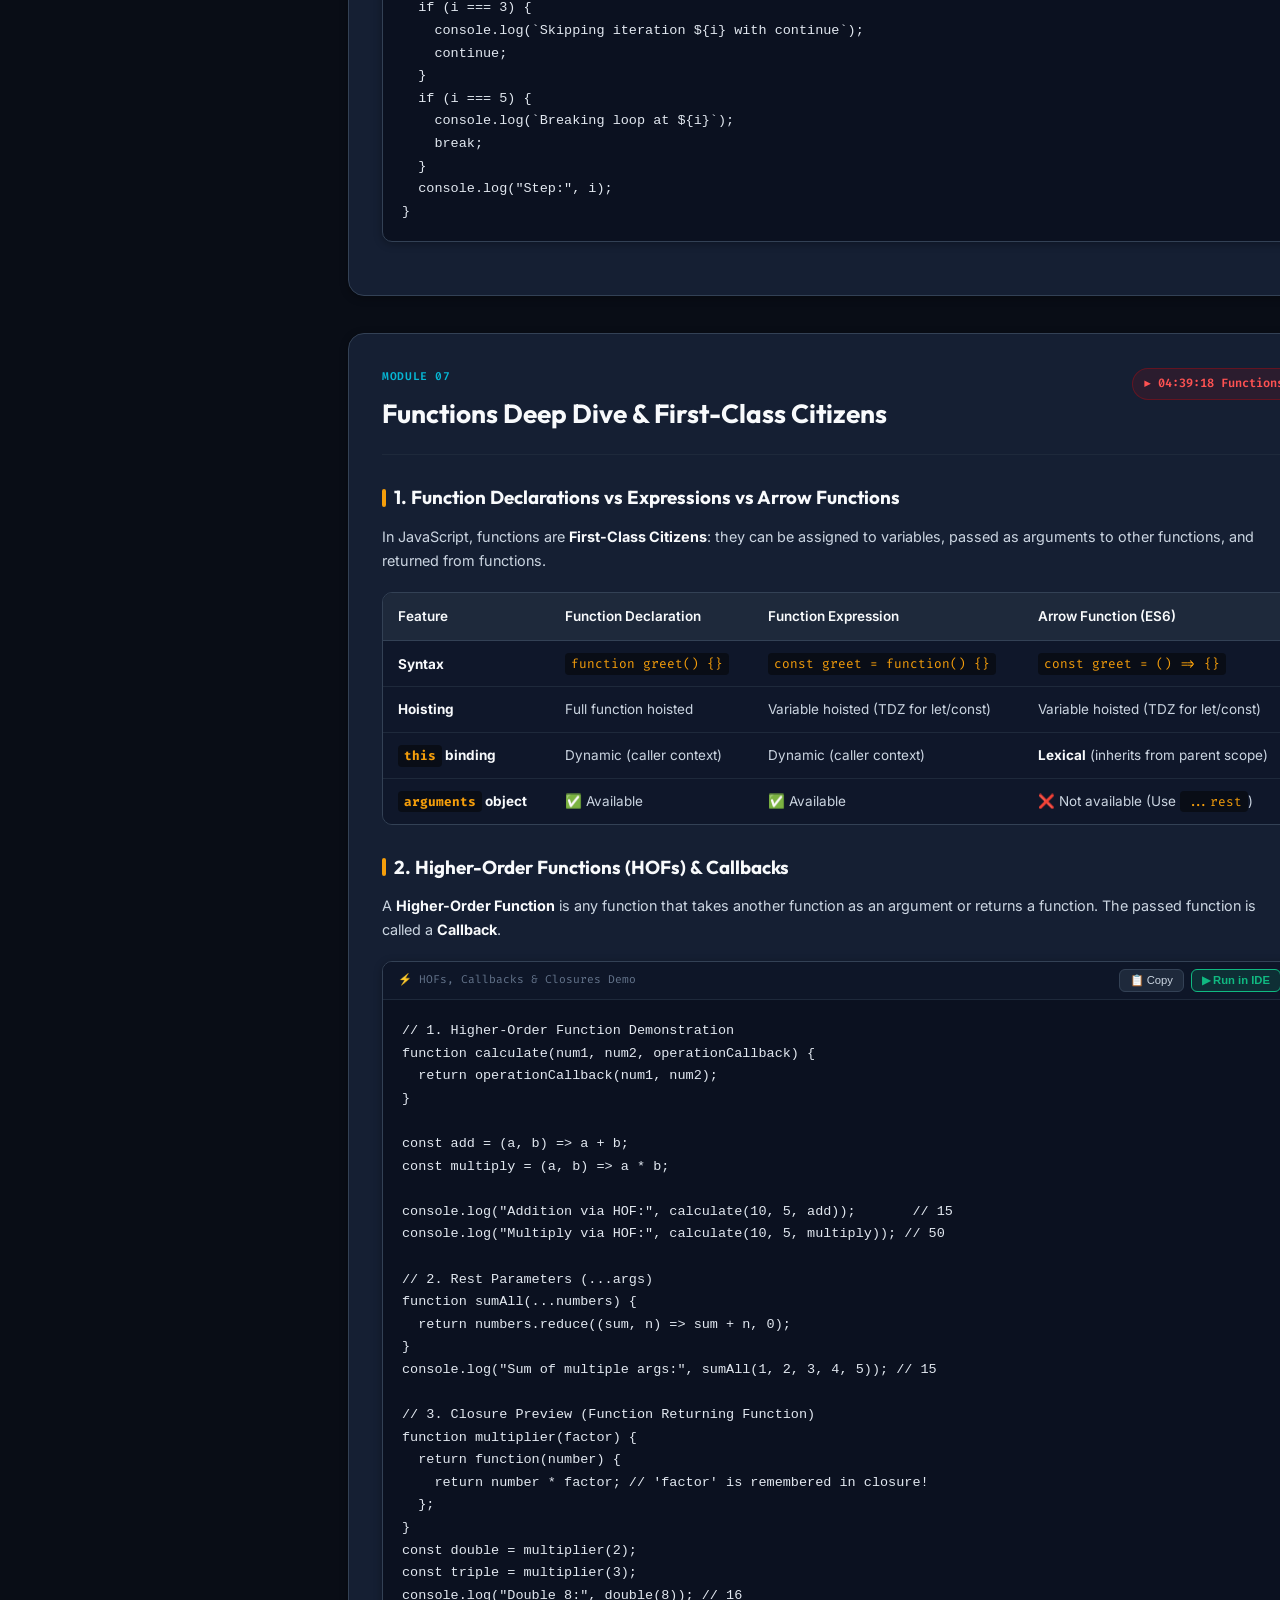
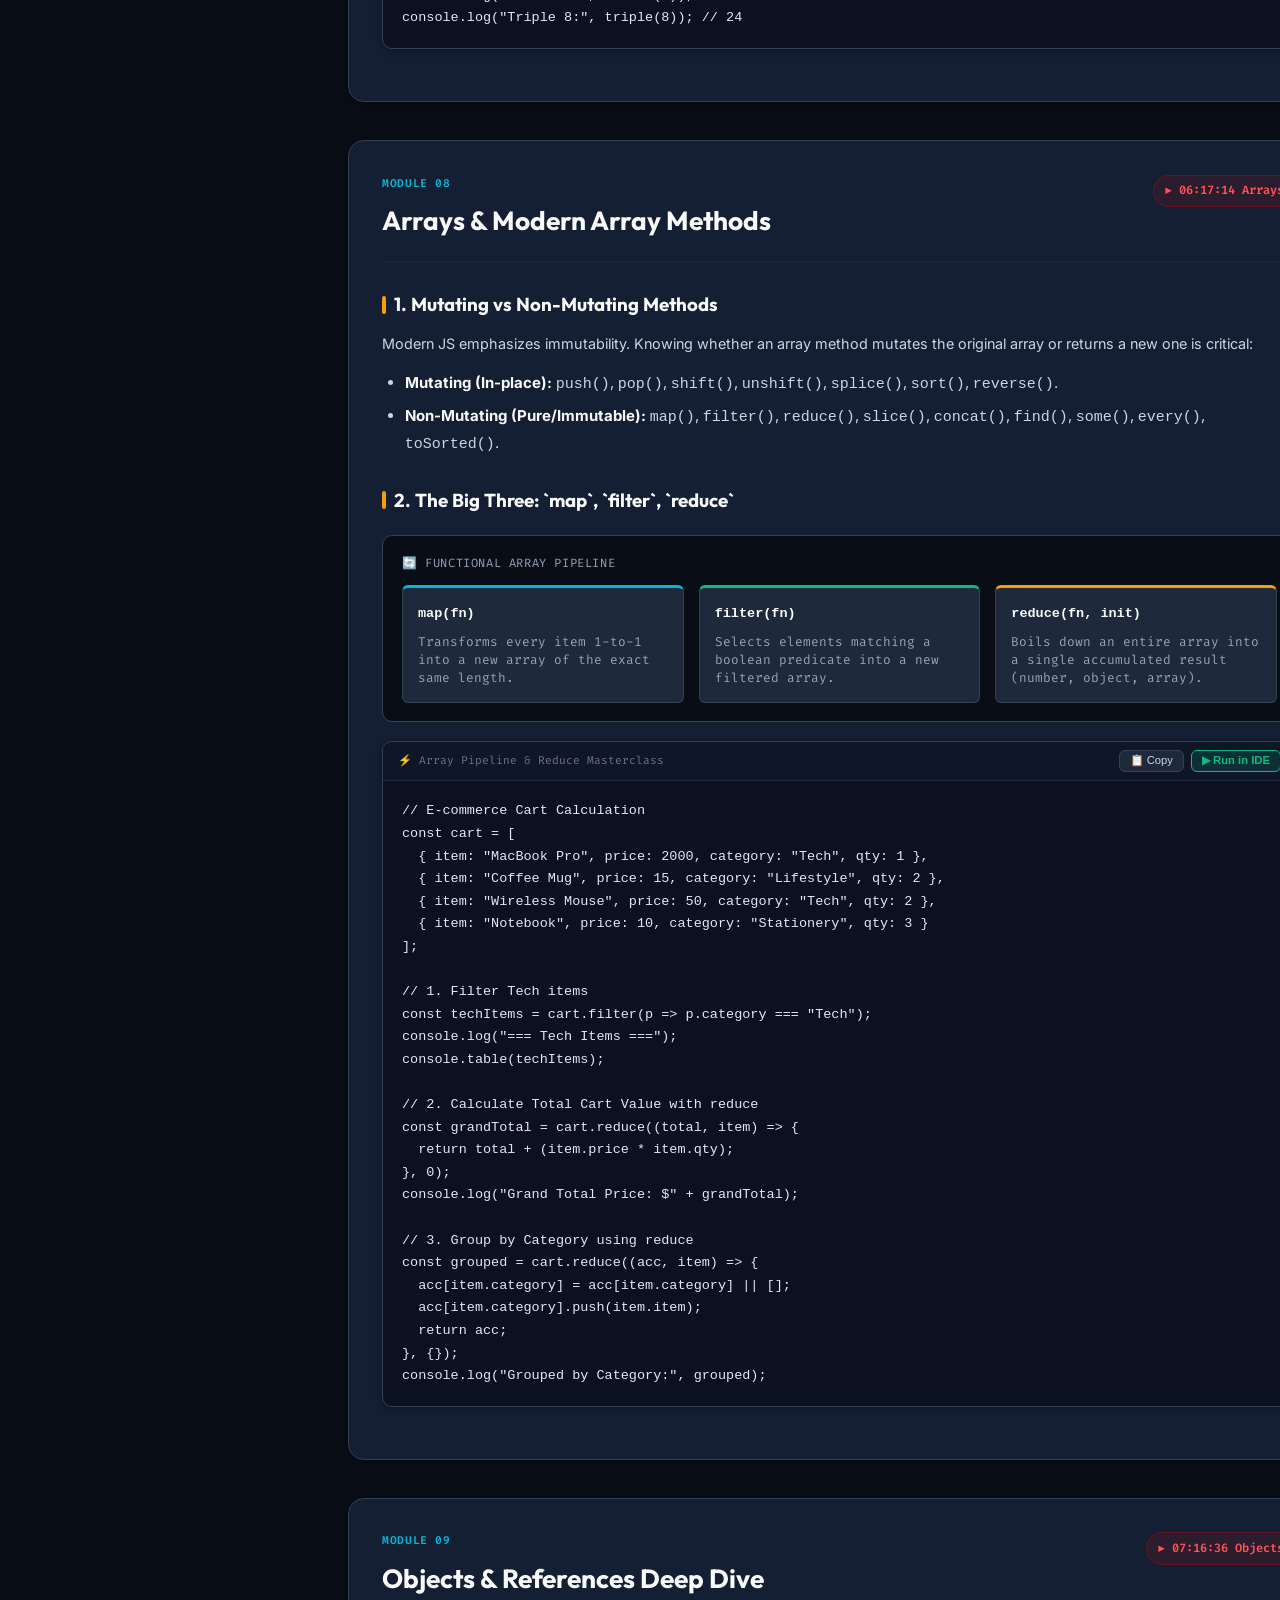
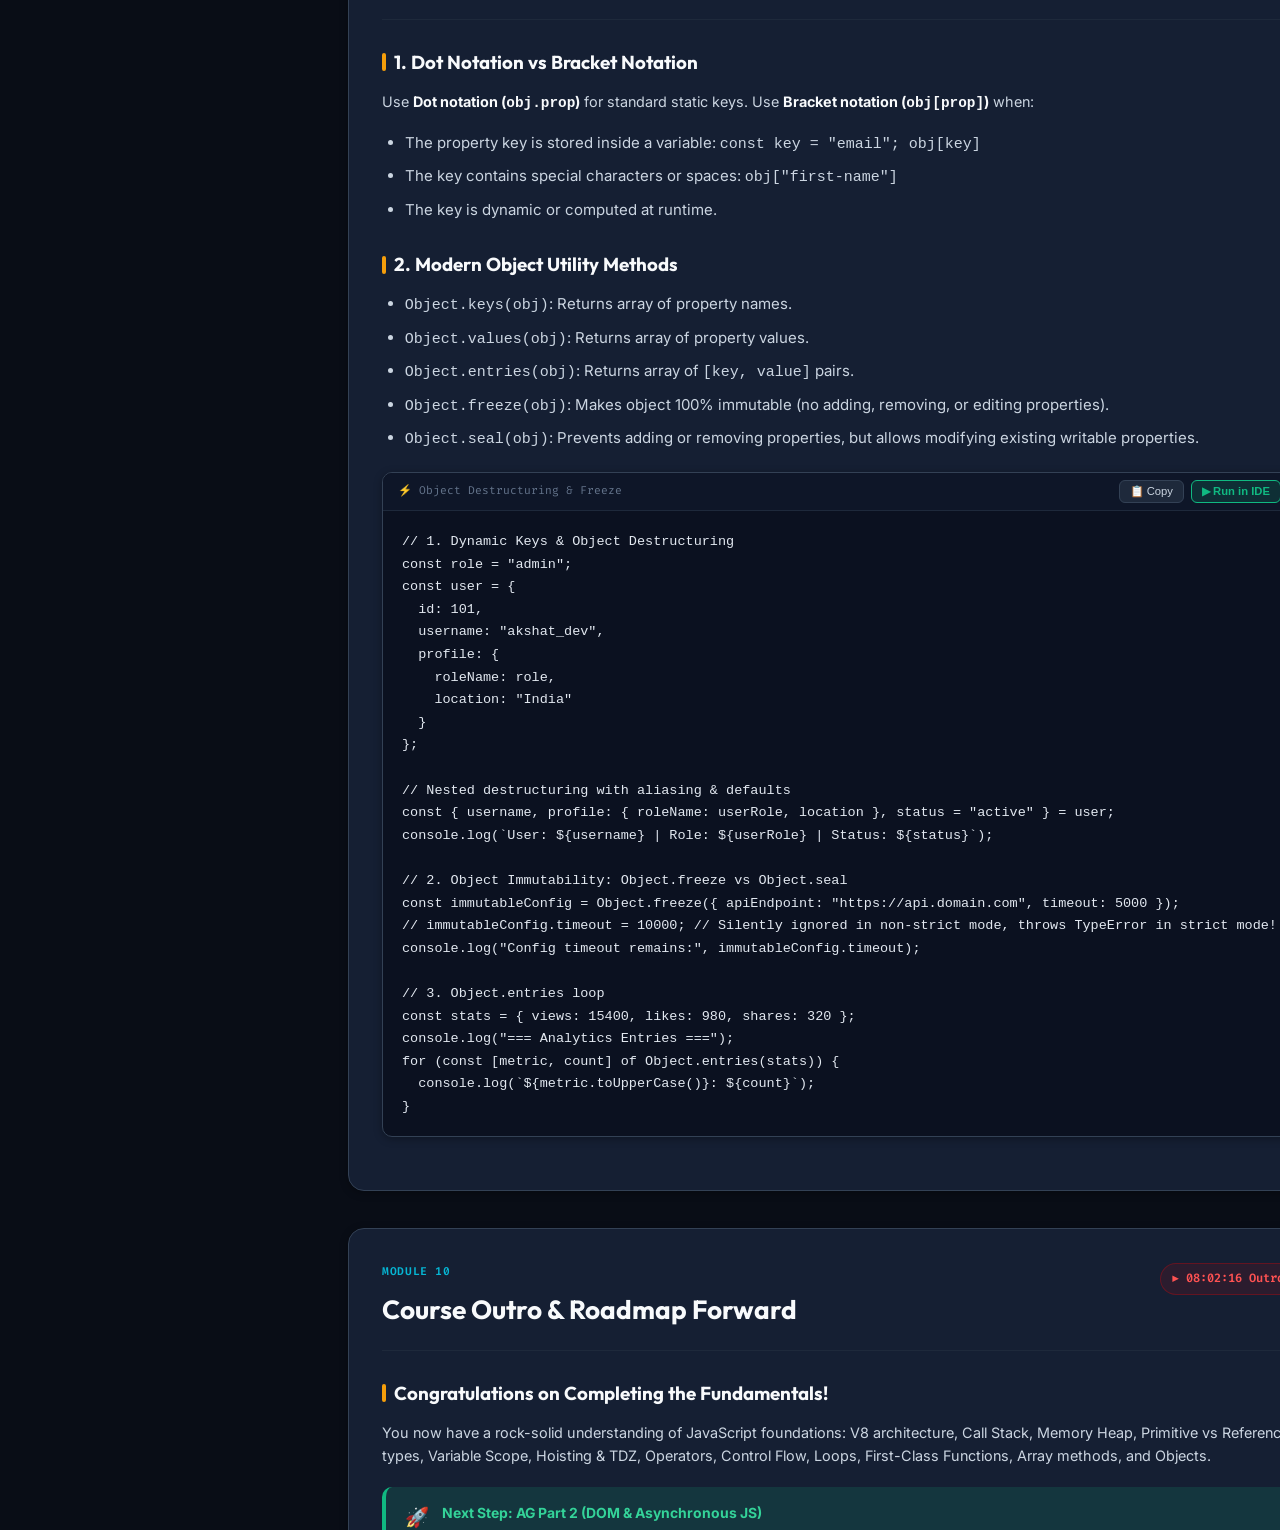
==== commit 72545099: "feat(sidebar): add collapsible rail sidebar, module accordions, and keyboard shortcuts" ====
--- a/javascript-masterclass-portal.html
+++ b/javascript-masterclass-portal.html
@@ -1,1511 +1,1603 @@
 <!DOCTYPE html>
 <html lang="en" data-theme="dark">
+
 <head>
   <meta charset="UTF-8" />
   <meta name="viewport" content="width=device-width, initial-scale=1.0" />
   <title>JavaScript Masterclass - Complete Interactive Study Guide | AG Coding School</title>
-  <meta name="description" content="Interactive study guide, live code runner, and comprehensive notes for JavaScript Full Course (AG Coding School)." />
+  <meta name="description"
+    content="Interactive study guide, live code runner, and comprehensive notes for JavaScript Full Course (AG Coding School)." />
+  <link rel="stylesheet" href="styles.css" />
   <style>
-/* ==========================================================================
+    /* ==========================================================================
    JavaScript Masterclass Study Portal - Stylesheet
    Based on AG Coding School "JavaScript - Learn Everything"
    ========================================================================== */
 
-@import url('https://fonts.googleapis.com/css2?family=Fira+Code:wght@400;500;600&family=Inter:wght@300;400;500;600;700&family=Outfit:wght@500;600;700;800&display=swap');
-
-:root {
-  --bg-base: #090d16;
-  --bg-surface: #0f172a;
-  --bg-surface-elevated: #1e293b;
-  --bg-surface-glass: rgba(15, 23, 42, 0.85);
-  --bg-card: #151f33;
-  --bg-card-hover: #1c2a44;
-  --bg-code: #0b1120;
-  
-  --border-subtle: #1e293b;
-  --border-light: #334155;
-  --border-focus: #38bdf8;
-
-  --text-primary: #f8fafc;
-  --text-secondary: #cbd5e1;
-  --text-muted: #94a3b8;
-  --text-dim: #64748b;
-
-  --accent-primary: #f59e0b; /* AG Gold */
-  --accent-primary-hover: #fbbf24;
-  --accent-primary-dim: rgba(245, 158, 11, 0.15);
-  --accent-cyan: #06b6d4;
-  --accent-cyan-dim: rgba(6, 182, 212, 0.15);
-  --accent-emerald: #10b981;
-  --accent-emerald-dim: rgba(16, 185, 129, 0.15);
-  --accent-rose: #f43f5e;
-  --accent-rose-dim: rgba(244, 63, 94, 0.15);
-  --accent-violet: #8b5cf6;
-  --accent-violet-dim: rgba(139, 92, 246, 0.15);
-  
-  --font-heading: 'Outfit', -apple-system, sans-serif;
-  --font-body: 'Inter', -apple-system, sans-serif;
-  --font-mono: 'Fira Code', 'Courier New', monospace;
-
-  --radius-sm: 6px;
-  --radius-md: 10px;
-  --radius-lg: 16px;
-  --radius-full: 9999px;
-
-  --shadow-sm: 0 2px 8px rgba(0, 0, 0, 0.3);
-  --shadow-md: 0 8px 24px rgba(0, 0, 0, 0.4);
-  --shadow-lg: 0 16px 40px rgba(0, 0, 0, 0.6);
-  --shadow-glow: 0 0 25px rgba(245, 158, 11, 0.25);
-  
-  --transition-fast: 0.15s ease;
-  --transition-normal: 0.25s ease;
-}
-
-/* Light Theme Variables */
-[data-theme="light"] {
-  --bg-base: #f8fafc;
-  --bg-surface: #ffffff;
-  --bg-surface-elevated: #f1f5f9;
-  --bg-surface-glass: rgba(255, 255, 255, 0.9);
-  --bg-card: #ffffff;
-  --bg-card-hover: #f8fafc;
-  --bg-code: #1e293b;
-  
-  --border-subtle: #e2e8f0;
-  --border-light: #cbd5e1;
-  --border-focus: #0284c7;
-
-  --text-primary: #0f172a;
-  --text-secondary: #334155;
-  --text-muted: #64748b;
-  --text-dim: #94a3b8;
-
-  --accent-primary: #d97706;
-  --accent-primary-hover: #b45309;
-  --accent-primary-dim: rgba(217, 119, 6, 0.12);
-  --accent-cyan: #0284c7;
-  --accent-emerald: #059669;
-  --accent-rose: #e11d48;
-  --accent-violet: #7c3aed;
-  
-  --shadow-sm: 0 2px 8px rgba(0, 0, 0, 0.05);
-  --shadow-md: 0 8px 24px rgba(0, 0, 0, 0.08);
-  --shadow-lg: 0 16px 40px rgba(0, 0, 0, 0.12);
-  --shadow-glow: 0 0 20px rgba(217, 119, 6, 0.15);
-}
-
-* {
-  box-sizing: border-box;
-  margin: 0;
-  padding: 0;
-}
-
-html {
-  scroll-behavior: smooth;
-  font-size: 15px;
-}
-
-body {
-  font-family: var(--font-body);
-  background-color: var(--bg-base);
-  color: var(--text-primary);
-  line-height: 1.65;
-  min-height: 100vh;
-  overflow-x: hidden;
-}
-
-/* ==========================================================================
+    @import url('https://fonts.googleapis.com/css2?family=Fira+Code:wght@400;500;600&family=Inter:wght@300;400;500;600;700&family=Outfit:wght@500;600;700;800&display=swap');
+
+    :root {
+      --bg-base: #090d16;
+      --bg-surface: #0f172a;
+      --bg-surface-elevated: #1e293b;
+      --bg-surface-glass: rgba(15, 23, 42, 0.85);
+      --bg-card: #151f33;
+      --bg-card-hover: #1c2a44;
+      --bg-code: #0b1120;
+
+      --border-subtle: #1e293b;
+      --border-light: #334155;
+      --border-focus: #38bdf8;
+
+      --text-primary: #f8fafc;
+      --text-secondary: #cbd5e1;
+      --text-muted: #94a3b8;
+      --text-dim: #64748b;
+
+      --accent-primary: #f59e0b;
+      /* AG Gold */
+      --accent-primary-hover: #fbbf24;
+      --accent-primary-dim: rgba(245, 158, 11, 0.15);
+      --accent-cyan: #06b6d4;
+      --accent-cyan-dim: rgba(6, 182, 212, 0.15);
+      --accent-emerald: #10b981;
+      --accent-emerald-dim: rgba(16, 185, 129, 0.15);
+      --accent-rose: #f43f5e;
+      --accent-rose-dim: rgba(244, 63, 94, 0.15);
+      --accent-violet: #8b5cf6;
+      --accent-violet-dim: rgba(139, 92, 246, 0.15);
+
+      --font-heading: 'Outfit', -apple-system, sans-serif;
+      --font-body: 'Inter', -apple-system, sans-serif;
+      --font-mono: 'Fira Code', 'Courier New', monospace;
+
+      --radius-sm: 6px;
+      --radius-md: 10px;
+      --radius-lg: 16px;
+      --radius-full: 9999px;
+
+      --shadow-sm: 0 2px 8px rgba(0, 0, 0, 0.3);
+      --shadow-md: 0 8px 24px rgba(0, 0, 0, 0.4);
+      --shadow-lg: 0 16px 40px rgba(0, 0, 0, 0.6);
+      --shadow-glow: 0 0 25px rgba(245, 158, 11, 0.25);
+
+      --transition-fast: 0.15s ease;
+      --transition-normal: 0.25s ease;
+    }
+
+    /* Light Theme Variables */
+    [data-theme="light"] {
+      --bg-base: #f8fafc;
+      --bg-surface: #ffffff;
+      --bg-surface-elevated: #f1f5f9;
+      --bg-surface-glass: rgba(255, 255, 255, 0.9);
+      --bg-card: #ffffff;
+      --bg-card-hover: #f8fafc;
+      --bg-code: #1e293b;
+
+      --border-subtle: #e2e8f0;
+      --border-light: #cbd5e1;
+      --border-focus: #0284c7;
+
+      --text-primary: #0f172a;
+      --text-secondary: #334155;
+      --text-muted: #64748b;
+      --text-dim: #94a3b8;
+
+      --accent-primary: #d97706;
+      --accent-primary-hover: #b45309;
+      --accent-primary-dim: rgba(217, 119, 6, 0.12);
+      --accent-cyan: #0284c7;
+      --accent-emerald: #059669;
+      --accent-rose: #e11d48;
+      --accent-violet: #7c3aed;
+
+      --shadow-sm: 0 2px 8px rgba(0, 0, 0, 0.05);
+      --shadow-md: 0 8px 24px rgba(0, 0, 0, 0.08);
+      --shadow-lg: 0 16px 40px rgba(0, 0, 0, 0.12);
+      --shadow-glow: 0 0 20px rgba(217, 119, 6, 0.15);
+    }
+
+    * {
+      box-sizing: border-box;
+      margin: 0;
+      padding: 0;
+    }
+
+    html {
+      scroll-behavior: smooth;
+      font-size: 15px;
+    }
+
+    body {
+      font-family: var(--font-body);
+      background-color: var(--bg-base);
+      color: var(--text-primary);
+      line-height: 1.65;
+      min-height: 100vh;
+      overflow-x: hidden;
+    }
+
+    /* ==========================================================================
    Header & Navigation
    ========================================================================== */
-.app-header {
-  position: sticky;
-  top: 0;
-  z-index: 100;
-  background-color: var(--bg-surface-glass);
-  backdrop-filter: blur(12px);
-  border-bottom: 1px solid var(--border-light);
-  padding: 0.75rem 1.5rem;
-  display: flex;
-  align-items: center;
-  justify-content: space-between;
-  gap: 1rem;
-}
-
-.brand-section {
-  display: flex;
-  align-items: center;
-  gap: 0.75rem;
-}
-
-.brand-badge {
-  background: linear-gradient(135deg, #f59e0b, #ef4444);
-  color: #000;
-  font-family: var(--font-mono);
-  font-weight: 800;
-  font-size: 1rem;
-  padding: 0.25rem 0.6rem;
-  border-radius: var(--radius-sm);
-  display: flex;
-  align-items: center;
-  justify-content: center;
-  box-shadow: 0 0 15px rgba(245, 158, 11, 0.4);
-}
-
-.brand-title {
-  font-family: var(--font-heading);
-  font-size: 1.25rem;
-  font-weight: 700;
-  color: var(--text-primary);
-  letter-spacing: -0.02em;
-}
-
-.brand-subtitle {
-  font-size: 0.75rem;
-  color: var(--text-muted);
-  display: block;
-}
-
-.header-controls {
-  display: flex;
-  align-items: center;
-  gap: 0.75rem;
-}
-
-.search-box {
-  position: relative;
-  width: 240px;
-}
-
-.search-box input {
-  width: 100%;
-  padding: 0.45rem 0.8rem 0.45rem 2rem;
-  background-color: var(--bg-surface-elevated);
-  border: 1px solid var(--border-light);
-  border-radius: var(--radius-full);
-  color: var(--text-primary);
-  font-size: 0.85rem;
-  outline: none;
-  transition: all var(--transition-fast);
-}
-
-.search-box input:focus {
-  border-color: var(--accent-primary);
-  box-shadow: 0 0 0 3px var(--accent-primary-dim);
-  width: 280px;
-}
-
-.search-icon {
-  position: absolute;
-  left: 0.75rem;
-  top: 50%;
-  transform: translateY(-50%);
-  color: var(--text-dim);
-  font-size: 0.85rem;
-  pointer-events: none;
-}
-
-.progress-widget {
-  display: flex;
-  align-items: center;
-  gap: 0.5rem;
-  background-color: var(--bg-surface-elevated);
-  padding: 0.35rem 0.75rem;
-  border-radius: var(--radius-full);
-  border: 1px solid var(--border-subtle);
-  font-size: 0.8rem;
-  color: var(--text-secondary);
-}
-
-.progress-bar-mini {
-  width: 70px;
-  height: 6px;
-  background-color: var(--bg-surface);
-  border-radius: var(--radius-full);
-  overflow: hidden;
-}
-
-.progress-fill-mini {
-  height: 100%;
-  background: linear-gradient(90deg, var(--accent-cyan), var(--accent-primary));
-  width: 0%;
-  transition: width 0.3s ease;
-}
-
-.nav-tabs {
-  display: flex;
-  background-color: var(--bg-surface-elevated);
-  border-radius: var(--radius-md);
-  padding: 0.2rem;
-  gap: 0.2rem;
-}
-
-.tab-btn {
-  background: transparent;
-  border: none;
-  color: var(--text-muted);
-  padding: 0.4rem 0.85rem;
-  border-radius: var(--radius-sm);
-  font-size: 0.85rem;
-  font-weight: 500;
-  cursor: pointer;
-  display: flex;
-  align-items: center;
-  gap: 0.4rem;
-  transition: all var(--transition-fast);
-}
-
-.tab-btn:hover {
-  color: var(--text-primary);
-  background-color: rgba(255, 255, 255, 0.05);
-}
-
-.tab-btn.active {
-  background-color: var(--accent-primary);
-  color: #090d16;
-  font-weight: 600;
-  box-shadow: var(--shadow-sm);
-}
-
-.icon-btn {
-  background-color: var(--bg-surface-elevated);
-  border: 1px solid var(--border-light);
-  color: var(--text-secondary);
-  width: 36px;
-  height: 36px;
-  border-radius: var(--radius-md);
-  display: flex;
-  align-items: center;
-  justify-content: center;
-  cursor: pointer;
-  transition: all var(--transition-fast);
-}
-
-.icon-btn:hover {
-  color: var(--accent-primary);
-  border-color: var(--accent-primary);
-  transform: translateY(-1px);
-}
-
-/* ==========================================================================
+    .app-header {
+      position: sticky;
+      top: 0;
+      z-index: 100;
+      background-color: var(--bg-surface-glass);
+      backdrop-filter: blur(12px);
+      border-bottom: 1px solid var(--border-light);
+      padding: 0.75rem 1.5rem;
+      display: flex;
+      align-items: center;
+      justify-content: space-between;
+      gap: 1rem;
+    }
+
+    .brand-section {
+      display: flex;
+      align-items: center;
+      gap: 0.75rem;
+    }
+
+    .brand-badge {
+      background: linear-gradient(135deg, #f59e0b, #ef4444);
+      color: #000;
+      font-family: var(--font-mono);
+      font-weight: 800;
+      font-size: 1rem;
+      padding: 0.25rem 0.6rem;
+      border-radius: var(--radius-sm);
+      display: flex;
+      align-items: center;
+      justify-content: center;
+      box-shadow: 0 0 15px rgba(245, 158, 11, 0.4);
+    }
+
+    .brand-title {
+      font-family: var(--font-heading);
+      font-size: 1.25rem;
+      font-weight: 700;
+      color: var(--text-primary);
+      letter-spacing: -0.02em;
+    }
+
+    .brand-subtitle {
+      font-size: 0.75rem;
+      color: var(--text-muted);
+      display: block;
+    }
+
+    .header-controls {
+      display: flex;
+      align-items: center;
+      gap: 0.75rem;
+    }
+
+    .search-box {
+      position: relative;
+      width: 240px;
+    }
+
+    .search-box input {
+      width: 100%;
+      padding: 0.45rem 0.8rem 0.45rem 2rem;
+      background-color: var(--bg-surface-elevated);
+      border: 1px solid var(--border-light);
+      border-radius: var(--radius-full);
+      color: var(--text-primary);
+      font-size: 0.85rem;
+      outline: none;
+      transition: all var(--transition-fast);
+    }
+
+    .search-box input:focus {
+      border-color: var(--accent-primary);
+      box-shadow: 0 0 0 3px var(--accent-primary-dim);
+      width: 280px;
+    }
+
+    .search-icon {
+      position: absolute;
+      left: 0.75rem;
+      top: 50%;
+      transform: translateY(-50%);
+      color: var(--text-dim);
+      font-size: 0.85rem;
+      pointer-events: none;
+    }
+
+    .progress-widget {
+      display: flex;
+      align-items: center;
+      gap: 0.5rem;
+      background-color: var(--bg-surface-elevated);
+      padding: 0.35rem 0.75rem;
+      border-radius: var(--radius-full);
+      border: 1px solid var(--border-subtle);
+      font-size: 0.8rem;
+      color: var(--text-secondary);
+    }
+
+    .progress-bar-mini {
+      width: 70px;
+      height: 6px;
+      background-color: var(--bg-surface);
+      border-radius: var(--radius-full);
+      overflow: hidden;
+    }
+
+    .progress-fill-mini {
+      height: 100%;
+      background: linear-gradient(90deg, var(--accent-cyan), var(--accent-primary));
+      width: 0%;
+      transition: width 0.3s ease;
+    }
+
+    .nav-tabs {
+      display: flex;
+      background-color: var(--bg-surface-elevated);
+      border-radius: var(--radius-md);
+      padding: 0.2rem;
+      gap: 0.2rem;
+    }
+
+    .tab-btn {
+      background: transparent;
+      border: none;
+      color: var(--text-muted);
+      padding: 0.4rem 0.85rem;
+      border-radius: var(--radius-sm);
+      font-size: 0.85rem;
+      font-weight: 500;
+      cursor: pointer;
+      display: flex;
+      align-items: center;
+      gap: 0.4rem;
+      transition: all var(--transition-fast);
+    }
+
+    .tab-btn:hover {
+      color: var(--text-primary);
+      background-color: rgba(255, 255, 255, 0.05);
+    }
+
+    .tab-btn.active {
+      background-color: var(--accent-primary);
+      color: #090d16;
+      font-weight: 600;
+      box-shadow: var(--shadow-sm);
+    }
+
+    .icon-btn {
+      background-color: var(--bg-surface-elevated);
+      border: 1px solid var(--border-light);
+      color: var(--text-secondary);
+      width: 36px;
+      height: 36px;
+      border-radius: var(--radius-md);
+      display: flex;
+      align-items: center;
+      justify-content: center;
+      cursor: pointer;
+      transition: all var(--transition-fast);
+    }
+
+    .icon-btn:hover {
+      color: var(--accent-primary);
+      border-color: var(--accent-primary);
+      transform: translateY(-1px);
+    }
+
+    /* ==========================================================================
    Main App Layout
    ========================================================================== */
-.app-container {
-  display: grid;
-  grid-template-columns: 310px 1fr;
-  min-height: calc(100vh - 65px);
-}
-
-/* Sidebar */
-.app-sidebar {
-  background-color: var(--bg-surface);
-  border-right: 1px solid var(--border-light);
-  height: calc(100vh - 65px);
-  position: sticky;
-  top: 65px;
-  overflow-y: auto;
-  display: flex;
-  flex-direction: column;
-}
-
-.sidebar-header {
-  padding: 1.25rem 1rem 0.75rem;
-  border-bottom: 1px solid var(--border-subtle);
-}
-
-.sidebar-title {
-  font-family: var(--font-heading);
-  font-size: 0.85rem;
-  font-weight: 700;
-  text-transform: uppercase;
-  letter-spacing: 0.05em;
-  color: var(--text-muted);
-  display: flex;
-  justify-content: space-between;
-  align-items: center;
-}
-
-.module-nav-list {
-  list-style: none;
-  padding: 0.75rem 0.5rem;
-  display: flex;
-  flex-direction: column;
-  gap: 0.35rem;
-  flex: 1;
-}
-
-.module-nav-item {
-  display: flex;
-  align-items: center;
-  gap: 0.6rem;
-  padding: 0.65rem 0.75rem;
-  border-radius: var(--radius-md);
-  color: var(--text-secondary);
-  text-decoration: none;
-  font-size: 0.88rem;
-  font-weight: 500;
-  transition: all var(--transition-fast);
-  border: 1px solid transparent;
-  cursor: pointer;
-}
-
-.module-nav-item:hover {
-  background-color: var(--bg-surface-elevated);
-  color: var(--text-primary);
-  border-color: var(--border-subtle);
-}
-
-.module-nav-item.active {
-  background-color: var(--accent-primary-dim);
-  color: var(--accent-primary);
-  border-color: var(--accent-primary);
-  font-weight: 600;
-}
-
-.module-checkbox {
-  appearance: none;
-  width: 16px;
-  height: 16px;
-  border: 1.5px solid var(--text-dim);
-  border-radius: 4px;
-  background-color: transparent;
-  cursor: pointer;
-  position: relative;
-  flex-shrink: 0;
-  transition: all var(--transition-fast);
-}
-
-.module-checkbox:checked {
-  background-color: var(--accent-emerald);
-  border-color: var(--accent-emerald);
-}
-
-.module-checkbox:checked::after {
-  content: '✓';
-  position: absolute;
-  top: 50%;
-  left: 50%;
-  transform: translate(-50%, -50%);
-  color: #fff;
-  font-size: 11px;
-  font-weight: bold;
-}
-
-.module-nav-text {
-  flex: 1;
-  white-space: nowrap;
-  overflow: hidden;
-  text-overflow: ellipsis;
-}
-
-.module-timestamp {
-  font-size: 0.72rem;
-  font-family: var(--font-mono);
-  background-color: var(--bg-base);
-  padding: 0.15rem 0.4rem;
-  border-radius: var(--radius-sm);
-  color: var(--text-dim);
-}
-
-.sidebar-footer {
-  padding: 1rem;
-  border-top: 1px solid var(--border-subtle);
-  background-color: rgba(0, 0, 0, 0.2);
-}
-
-.yt-link-btn {
-  display: flex;
-  align-items: center;
-  justify-content: center;
-  gap: 0.5rem;
-  width: 100%;
-  padding: 0.6rem;
-  background-color: #ff000022;
-  color: #ff4e4e;
-  border: 1px solid #ff000044;
-  border-radius: var(--radius-md);
-  font-size: 0.85rem;
-  font-weight: 600;
-  text-decoration: none;
-  transition: all var(--transition-fast);
-}
-
-.yt-link-btn:hover {
-  background-color: #ff000033;
-  border-color: #ff4e4e;
-  color: #fff;
-  transform: translateY(-1px);
-}
-
-/* Main Content Area */
-.app-content {
-  padding: 2rem 2.5rem 5rem;
-  max-width: 1080px;
-  margin: 0 auto;
-  width: 100%;
-}
-
-.view-section {
-  display: none;
-}
-
-.view-section.active {
-  display: block;
-  animation: fadeIn 0.25s ease;
-}
-
-@keyframes fadeIn {
-  from { opacity: 0; transform: translateY(6px); }
-  to { opacity: 1; transform: translateY(0); }
-}
-
-/* ==========================================================================
+    .app-container {
+      display: grid;
+      grid-template-columns: 310px 1fr;
+      min-height: calc(100vh - 65px);
+    }
+
+    /* Sidebar */
+    .app-sidebar {
+      background-color: var(--bg-surface);
+      border-right: 1px solid var(--border-light);
+      height: calc(100vh - 65px);
+      position: sticky;
+      top: 65px;
+      overflow-y: auto;
+      display: flex;
+      flex-direction: column;
+    }
+
+    .sidebar-header {
+      padding: 1.25rem 1rem 0.75rem;
+      border-bottom: 1px solid var(--border-subtle);
+    }
+
+    .sidebar-title {
+      font-family: var(--font-heading);
+      font-size: 0.85rem;
+      font-weight: 700;
+      text-transform: uppercase;
+      letter-spacing: 0.05em;
+      color: var(--text-muted);
+      display: flex;
+      justify-content: space-between;
+      align-items: center;
+    }
+
+    .module-nav-list {
+      list-style: none;
+      padding: 0.75rem 0.5rem;
+      display: flex;
+      flex-direction: column;
+      gap: 0.35rem;
+      flex: 1;
+    }
+
+    .module-nav-item {
+      display: flex;
+      align-items: center;
+      gap: 0.6rem;
+      padding: 0.65rem 0.75rem;
+      border-radius: var(--radius-md);
+      color: var(--text-secondary);
+      text-decoration: none;
+      font-size: 0.88rem;
+      font-weight: 500;
+      transition: all var(--transition-fast);
+      border: 1px solid transparent;
+      cursor: pointer;
+    }
+
+    .module-nav-item:hover {
+      background-color: var(--bg-surface-elevated);
+      color: var(--text-primary);
+      border-color: var(--border-subtle);
+    }
+
+    .module-nav-item.active {
+      background-color: var(--accent-primary-dim);
+      color: var(--accent-primary);
+      border-color: var(--accent-primary);
+      font-weight: 600;
+    }
+
+    .module-checkbox {
+      appearance: none;
+      width: 16px;
+      height: 16px;
+      border: 1.5px solid var(--text-dim);
+      border-radius: 4px;
+      background-color: transparent;
+      cursor: pointer;
+      position: relative;
+      flex-shrink: 0;
+      transition: all var(--transition-fast);
+    }
+
+    .module-checkbox:checked {
+      background-color: var(--accent-emerald);
+      border-color: var(--accent-emerald);
+    }
+
+    .module-checkbox:checked::after {
+      content: '✓';
+      position: absolute;
+      top: 50%;
+      left: 50%;
+      transform: translate(-50%, -50%);
+      color: #fff;
+      font-size: 11px;
+      font-weight: bold;
+    }
+
+    .module-nav-text {
+      flex: 1;
+      white-space: nowrap;
+      overflow: hidden;
+      text-overflow: ellipsis;
+    }
+
+    .module-timestamp {
+      font-size: 0.72rem;
+      font-family: var(--font-mono);
+      background-color: var(--bg-base);
+      padding: 0.15rem 0.4rem;
+      border-radius: var(--radius-sm);
+      color: var(--text-dim);
+    }
+
+    .sidebar-footer {
+      padding: 1rem;
+      border-top: 1px solid var(--border-subtle);
+      background-color: rgba(0, 0, 0, 0.2);
+    }
+
+    .yt-link-btn {
+      display: flex;
+      align-items: center;
+      justify-content: center;
+      gap: 0.5rem;
+      width: 100%;
+      padding: 0.6rem;
+      background-color: #ff000022;
+      color: #ff4e4e;
+      border: 1px solid #ff000044;
+      border-radius: var(--radius-md);
+      font-size: 0.85rem;
+      font-weight: 600;
+      text-decoration: none;
+      transition: all var(--transition-fast);
+    }
+
+    .yt-link-btn:hover {
+      background-color: #ff000033;
+      border-color: #ff4e4e;
+      color: #fff;
+      transform: translateY(-1px);
+    }
+
+    /* Main Content Area */
+    .app-content {
+      padding: 2rem 2.5rem 5rem;
+      max-width: 1080px;
+      margin: 0 auto;
+      width: 100%;
+    }
+
+    .view-section {
+      display: none;
+    }
+
+    .view-section.active {
+      display: block;
+      animation: fadeIn 0.25s ease;
+    }
+
+    @keyframes fadeIn {
+      from {
+        opacity: 0;
+        transform: translateY(6px);
+      }
+
+      to {
+        opacity: 1;
+        transform: translateY(0);
+      }
+    }
+
+    /* ==========================================================================
    Hero & Module Headers
    ========================================================================== */
-.course-hero {
-  background: linear-gradient(135deg, rgba(245, 158, 11, 0.12), rgba(6, 182, 212, 0.08), rgba(15, 23, 42, 0.9));
-  border: 1px solid var(--border-light);
-  border-radius: var(--radius-lg);
-  padding: 2.25rem;
-  margin-bottom: 2.5rem;
-  position: relative;
-  overflow: hidden;
-  box-shadow: var(--shadow-md);
-}
-
-.course-hero::after {
-  content: '';
-  position: absolute;
-  top: -50px;
-  right: -50px;
-  width: 200px;
-  height: 200px;
-  background: radial-gradient(circle, rgba(245, 158, 11, 0.25), transparent 70%);
-  filter: blur(20px);
-  pointer-events: none;
-}
-
-.hero-pill {
-  display: inline-flex;
-  align-items: center;
-  gap: 0.4rem;
-  padding: 0.25rem 0.75rem;
-  background-color: var(--accent-primary-dim);
-  border: 1px solid var(--accent-primary);
-  border-radius: var(--radius-full);
-  color: var(--accent-primary);
-  font-size: 0.78rem;
-  font-weight: 700;
-  text-transform: uppercase;
-  letter-spacing: 0.05em;
-  margin-bottom: 1rem;
-}
-
-.hero-title {
-  font-family: var(--font-heading);
-  font-size: 2.2rem;
-  font-weight: 800;
-  line-height: 1.2;
-  margin-bottom: 0.8rem;
-  background: linear-gradient(to right, #ffffff, #cbd5e1);
-  -webkit-background-clip: text;
-  -webkit-text-fill-color: transparent;
-}
-
-.hero-desc {
-  color: var(--text-secondary);
-  font-size: 1.05rem;
-  max-width: 800px;
-  margin-bottom: 1.5rem;
-}
-
-.hero-stats {
-  display: flex;
-  flex-wrap: wrap;
-  gap: 1.5rem;
-}
-
-.stat-item {
-  display: flex;
-  align-items: center;
-  gap: 0.5rem;
-  font-size: 0.88rem;
-  color: var(--text-muted);
-}
-
-.stat-item strong {
-  color: var(--text-primary);
-}
-
-/* Topic Card / Module Container */
-.topic-card {
-  background-color: var(--bg-card);
-  border: 1px solid var(--border-light);
-  border-radius: var(--radius-lg);
-  padding: 2.25rem;
-  margin-bottom: 2.5rem;
-  box-shadow: var(--shadow-sm);
-  transition: border-color var(--transition-fast);
-}
-
-.topic-card:hover {
-  border-color: rgba(245, 158, 11, 0.4);
-}
-
-.topic-header {
-  display: flex;
-  justify-content: space-between;
-  align-items: flex-start;
-  margin-bottom: 1.75rem;
-  padding-bottom: 1.25rem;
-  border-bottom: 1px solid var(--border-subtle);
-  gap: 1rem;
-}
-
-.topic-title-group {
-  display: flex;
-  flex-direction: column;
-  gap: 0.4rem;
-}
-
-.topic-tag {
-  font-size: 0.75rem;
-  font-family: var(--font-mono);
-  color: var(--accent-cyan);
-  font-weight: 600;
-  text-transform: uppercase;
-  letter-spacing: 0.05em;
-}
-
-.topic-title {
-  font-family: var(--font-heading);
-  font-size: 1.75rem;
-  font-weight: 700;
-  color: var(--text-primary);
-}
-
-.topic-meta {
-  display: flex;
-  align-items: center;
-  gap: 0.75rem;
-}
-
-.timestamp-badge {
-  display: inline-flex;
-  align-items: center;
-  gap: 0.4rem;
-  padding: 0.35rem 0.75rem;
-  background-color: #ff000018;
-  border: 1px solid #ff000044;
-  border-radius: var(--radius-full);
-  color: #ff5252;
-  font-family: var(--font-mono);
-  font-size: 0.8rem;
-  text-decoration: none;
-  font-weight: 600;
-  transition: all var(--transition-fast);
-}
-
-.timestamp-badge:hover {
-  background-color: #ff000033;
-  color: #fff;
-  transform: scale(1.03);
-}
-
-/* ==========================================================================
+    .course-hero {
+      background: linear-gradient(135deg, rgba(245, 158, 11, 0.12), rgba(6, 182, 212, 0.08), rgba(15, 23, 42, 0.9));
+      border: 1px solid var(--border-light);
+      border-radius: var(--radius-lg);
+      padding: 2.25rem;
+      margin-bottom: 2.5rem;
+      position: relative;
+      overflow: hidden;
+      box-shadow: var(--shadow-md);
+    }
+
+    .course-hero::after {
+      content: '';
+      position: absolute;
+      top: -50px;
+      right: -50px;
+      width: 200px;
+      height: 200px;
+      background: radial-gradient(circle, rgba(245, 158, 11, 0.25), transparent 70%);
+      filter: blur(20px);
+      pointer-events: none;
+    }
+
+    .hero-pill {
+      display: inline-flex;
+      align-items: center;
+      gap: 0.4rem;
+      padding: 0.25rem 0.75rem;
+      background-color: var(--accent-primary-dim);
+      border: 1px solid var(--accent-primary);
+      border-radius: var(--radius-full);
+      color: var(--accent-primary);
+      font-size: 0.78rem;
+      font-weight: 700;
+      text-transform: uppercase;
+      letter-spacing: 0.05em;
+      margin-bottom: 1rem;
+    }
+
+    .hero-title {
+      font-family: var(--font-heading);
+      font-size: 2.2rem;
+      font-weight: 800;
+      line-height: 1.2;
+      margin-bottom: 0.8rem;
+      background: linear-gradient(to right, #ffffff, #cbd5e1);
+      -webkit-background-clip: text;
+      -webkit-text-fill-color: transparent;
+    }
+
+    .hero-desc {
+      color: var(--text-secondary);
+      font-size: 1.05rem;
+      max-width: 800px;
+      margin-bottom: 1.5rem;
+    }
+
+    .hero-stats {
+      display: flex;
+      flex-wrap: wrap;
+      gap: 1.5rem;
+    }
+
+    .stat-item {
+      display: flex;
+      align-items: center;
+      gap: 0.5rem;
+      font-size: 0.88rem;
+      color: var(--text-muted);
+    }
+
+    .stat-item strong {
+      color: var(--text-primary);
+    }
+
+    /* Topic Card / Module Container */
+    .topic-card {
+      background-color: var(--bg-card);
+      border: 1px solid var(--border-light);
+      border-radius: var(--radius-lg);
+      padding: 2.25rem;
+      margin-bottom: 2.5rem;
+      box-shadow: var(--shadow-sm);
+      transition: border-color var(--transition-fast);
+    }
+
+    .topic-card:hover {
+      border-color: rgba(245, 158, 11, 0.4);
+    }
+
+    .topic-header {
+      display: flex;
+      justify-content: space-between;
+      align-items: flex-start;
+      margin-bottom: 1.75rem;
+      padding-bottom: 1.25rem;
+      border-bottom: 1px solid var(--border-subtle);
+      gap: 1rem;
+    }
+
+    .topic-title-group {
+      display: flex;
+      flex-direction: column;
+      gap: 0.4rem;
+    }
+
+    .topic-tag {
+      font-size: 0.75rem;
+      font-family: var(--font-mono);
+      color: var(--accent-cyan);
+      font-weight: 600;
+      text-transform: uppercase;
+      letter-spacing: 0.05em;
+    }
+
+    .topic-title {
+      font-family: var(--font-heading);
+      font-size: 1.75rem;
+      font-weight: 700;
+      color: var(--text-primary);
+    }
+
+    .topic-meta {
+      display: flex;
+      align-items: center;
+      gap: 0.75rem;
+    }
+
+    .timestamp-badge {
+      display: inline-flex;
+      align-items: center;
+      gap: 0.4rem;
+      padding: 0.35rem 0.75rem;
+      background-color: #ff000018;
+      border: 1px solid #ff000044;
+      border-radius: var(--radius-full);
+      color: #ff5252;
+      font-family: var(--font-mono);
+      font-size: 0.8rem;
+      text-decoration: none;
+      font-weight: 600;
+      transition: all var(--transition-fast);
+    }
+
+    .timestamp-badge:hover {
+      background-color: #ff000033;
+      color: #fff;
+      transform: scale(1.03);
+    }
+
+    /* ==========================================================================
    Typography & Content Blocks
    ========================================================================== */
-.topic-content h3 {
-  font-family: var(--font-heading);
-  font-size: 1.25rem;
-  font-weight: 700;
-  color: var(--text-primary);
-  margin: 1.8rem 0 0.8rem;
-  display: flex;
-  align-items: center;
-  gap: 0.5rem;
-}
-
-.topic-content h3::before {
-  content: '';
-  display: inline-block;
-  width: 4px;
-  height: 18px;
-  background-color: var(--accent-primary);
-  border-radius: 2px;
-}
-
-.topic-content h4 {
-  font-size: 1.05rem;
-  font-weight: 600;
-  color: var(--text-secondary);
-  margin: 1.2rem 0 0.5rem;
-}
-
-.topic-content p {
-  color: var(--text-secondary);
-  margin-bottom: 1rem;
-  font-size: 0.96rem;
-}
-
-.topic-content ul, .topic-content ol {
-  margin-left: 1.5rem;
-  margin-bottom: 1.2rem;
-  color: var(--text-secondary);
-}
-
-.topic-content li {
-  margin-bottom: 0.45rem;
-}
-
-.topic-content strong {
-  color: var(--text-primary);
-}
-
-/* Callout Boxes */
-.callout {
-  border-radius: var(--radius-md);
-  padding: 1rem 1.25rem;
-  margin: 1.25rem 0;
-  display: flex;
-  gap: 0.85rem;
-  font-size: 0.93rem;
-  line-height: 1.55;
-  border-left: 4px solid;
-}
-
-.callout-icon {
-  font-size: 1.3rem;
-  flex-shrink: 0;
-}
-
-.callout-body {
-  flex: 1;
-}
-
-.callout-title {
-  font-weight: 700;
-  margin-bottom: 0.25rem;
-}
-
-.callout-info {
-  background-color: var(--accent-cyan-dim);
-  border-color: var(--accent-cyan);
-  color: #e0f2fe;
-}
-.callout-info .callout-title { color: #38bdf8; }
-
-.callout-ag,
-.callout-sheryians {
-  background-color: var(--accent-primary-dim);
-  border-color: var(--accent-primary);
-  color: #fef3c7;
-}
-.callout-ag .callout-title,
-.callout-sheryians .callout-title { color: #fbbf24; }
-
-.callout-warning {
-  background-color: var(--accent-rose-dim);
-  border-color: var(--accent-rose);
-  color: #ffe4e6;
-}
-.callout-warning .callout-title { color: #fb7185; }
-
-.callout-tip {
-  background-color: var(--accent-emerald-dim);
-  border-color: var(--accent-emerald);
-  color: #d1fae5;
-}
-.callout-tip .callout-title { color: #34d399; }
-
-/* Memory / Concept Diagrams */
-.diagram-card {
-  background-color: var(--bg-base);
-  border: 1px solid var(--border-light);
-  border-radius: var(--radius-md);
-  padding: 1.25rem;
-  margin: 1.25rem 0;
-}
-
-.diagram-header {
-  font-size: 0.8rem;
-  font-family: var(--font-mono);
-  color: var(--text-muted);
-  text-transform: uppercase;
-  letter-spacing: 0.05em;
-  margin-bottom: 0.75rem;
-  display: flex;
-  align-items: center;
-  gap: 0.4rem;
-}
-
-.diagram-grid {
-  display: grid;
-  grid-template-columns: repeat(auto-fit, minmax(240px, 1fr));
-  gap: 1rem;
-}
-
-.diagram-box {
-  background-color: var(--bg-surface-elevated);
-  border: 1px solid var(--border-light);
-  border-radius: var(--radius-sm);
-  padding: 1rem;
-}
-
-.diagram-box.primary { border-top: 3px solid var(--accent-primary); }
-.diagram-box.cyan { border-top: 3px solid var(--accent-cyan); }
-.diagram-box.emerald { border-top: 3px solid var(--accent-emerald); }
-.diagram-box.rose { border-top: 3px solid var(--accent-rose); }
-
-.diagram-box-title {
-  font-weight: 600;
-  font-size: 0.9rem;
-  margin-bottom: 0.5rem;
-  display: flex;
-  justify-content: space-between;
-}
-
-.diagram-box-body {
-  font-size: 0.85rem;
-  color: var(--text-muted);
-  font-family: var(--font-mono);
-  line-height: 1.4;
-}
-
-/* Comparison Tables */
-.table-wrapper {
-  overflow-x: auto;
-  margin: 1.25rem 0;
-  border-radius: var(--radius-md);
-  border: 1px solid var(--border-light);
-}
-
-.custom-table {
-  width: 100%;
-  border-collapse: collapse;
-  font-size: 0.9rem;
-  text-align: left;
-}
-
-.custom-table th {
-  background-color: var(--bg-surface-elevated);
-  padding: 0.85rem 1rem;
-  color: var(--text-primary);
-  font-weight: 600;
-  border-bottom: 1px solid var(--border-light);
-}
-
-.custom-table td {
-  padding: 0.75rem 1rem;
-  border-bottom: 1px solid var(--border-subtle);
-  color: var(--text-secondary);
-  background-color: var(--bg-surface);
-}
-
-.custom-table tr:last-child td {
-  border-bottom: none;
-}
-
-.custom-table code {
-  background-color: var(--bg-base);
-  padding: 0.15rem 0.4rem;
-  border-radius: 4px;
-  color: var(--accent-primary);
-  font-family: var(--font-mono);
-  font-size: 0.85rem;
-}
-
-/* ==========================================================================
+    .topic-content h3 {
+      font-family: var(--font-heading);
+      font-size: 1.25rem;
+      font-weight: 700;
+      color: var(--text-primary);
+      margin: 1.8rem 0 0.8rem;
+      display: flex;
+      align-items: center;
+      gap: 0.5rem;
+    }
+
+    .topic-content h3::before {
+      content: '';
+      display: inline-block;
+      width: 4px;
+      height: 18px;
+      background-color: var(--accent-primary);
+      border-radius: 2px;
+    }
+
+    .topic-content h4 {
+      font-size: 1.05rem;
+      font-weight: 600;
+      color: var(--text-secondary);
+      margin: 1.2rem 0 0.5rem;
+    }
+
+    .topic-content p {
+      color: var(--text-secondary);
+      margin-bottom: 1rem;
+      font-size: 0.96rem;
+    }
+
+    .topic-content ul,
+    .topic-content ol {
+      margin-left: 1.5rem;
+      margin-bottom: 1.2rem;
+      color: var(--text-secondary);
+    }
+
+    .topic-content li {
+      margin-bottom: 0.45rem;
+    }
+
+    .topic-content strong {
+      color: var(--text-primary);
+    }
+
+    /* Callout Boxes */
+    .callout {
+      border-radius: var(--radius-md);
+      padding: 1rem 1.25rem;
+      margin: 1.25rem 0;
+      display: flex;
+      gap: 0.85rem;
+      font-size: 0.93rem;
+      line-height: 1.55;
+      border-left: 4px solid;
+    }
+
+    .callout-icon {
+      font-size: 1.3rem;
+      flex-shrink: 0;
+    }
+
+    .callout-body {
+      flex: 1;
+    }
+
+    .callout-title {
+      font-weight: 700;
+      margin-bottom: 0.25rem;
+    }
+
+    .callout-info {
+      background-color: var(--accent-cyan-dim);
+      border-color: var(--accent-cyan);
+      color: #e0f2fe;
+    }
+
+    .callout-info .callout-title {
+      color: #38bdf8;
+    }
+
+    .callout-ag {
+      background-color: var(--accent-primary-dim);
+      border-color: var(--accent-primary);
+      color: #fef3c7;
+    }
+
+    .callout-ag .callout-title {
+      color: #fbbf24;
+    }
+
+    .callout-warning {
+      background-color: var(--accent-rose-dim);
+      border-color: var(--accent-rose);
+      color: #ffe4e6;
+    }
+
+    .callout-warning .callout-title {
+      color: #fb7185;
+    }
+
+    .callout-tip {
+      background-color: var(--accent-emerald-dim);
+      border-color: var(--accent-emerald);
+      color: #d1fae5;
+    }
+
+    .callout-tip .callout-title {
+      color: #34d399;
+    }
+
+    /* Memory / Concept Diagrams */
+    .diagram-card {
+      background-color: var(--bg-base);
+      border: 1px solid var(--border-light);
+      border-radius: var(--radius-md);
+      padding: 1.25rem;
+      margin: 1.25rem 0;
+    }
+
+    .diagram-header {
+      font-size: 0.8rem;
+      font-family: var(--font-mono);
+      color: var(--text-muted);
+      text-transform: uppercase;
+      letter-spacing: 0.05em;
+      margin-bottom: 0.75rem;
+      display: flex;
+      align-items: center;
+      gap: 0.4rem;
+    }
+
+    .diagram-grid {
+      display: grid;
+      grid-template-columns: repeat(auto-fit, minmax(240px, 1fr));
+      gap: 1rem;
+    }
+
+    .diagram-box {
+      background-color: var(--bg-surface-elevated);
+      border: 1px solid var(--border-light);
+      border-radius: var(--radius-sm);
+      padding: 1rem;
+    }
+
+    .diagram-box.primary {
+      border-top: 3px solid var(--accent-primary);
+    }
+
+    .diagram-box.cyan {
+      border-top: 3px solid var(--accent-cyan);
+    }
+
+    .diagram-box.emerald {
+      border-top: 3px solid var(--accent-emerald);
+    }
+
+    .diagram-box.rose {
+      border-top: 3px solid var(--accent-rose);
+    }
+
+    .diagram-box-title {
+      font-weight: 600;
+      font-size: 0.9rem;
+      margin-bottom: 0.5rem;
+      display: flex;
+      justify-content: space-between;
+    }
+
+    .diagram-box-body {
+      font-size: 0.85rem;
+      color: var(--text-muted);
+      font-family: var(--font-mono);
+      line-height: 1.4;
+    }
+
+    /* Comparison Tables */
+    .table-wrapper {
+      overflow-x: auto;
+      margin: 1.25rem 0;
+      border-radius: var(--radius-md);
+      border: 1px solid var(--border-light);
+    }
+
+    .custom-table {
+      width: 100%;
+      border-collapse: collapse;
+      font-size: 0.9rem;
+      text-align: left;
+    }
+
+    .custom-table th {
+      background-color: var(--bg-surface-elevated);
+      padding: 0.85rem 1rem;
+      color: var(--text-primary);
+      font-weight: 600;
+      border-bottom: 1px solid var(--border-light);
+    }
+
+    .custom-table td {
+      padding: 0.75rem 1rem;
+      border-bottom: 1px solid var(--border-subtle);
+      color: var(--text-secondary);
+      background-color: var(--bg-surface);
+    }
+
+    .custom-table tr:last-child td {
+      border-bottom: none;
+    }
+
+    .custom-table code {
+      background-color: var(--bg-base);
+      padding: 0.15rem 0.4rem;
+      border-radius: 4px;
+      color: var(--accent-primary);
+      font-family: var(--font-mono);
+      font-size: 0.85rem;
+    }
+
+    /* ==========================================================================
    Code Blocks & Interactive Snippet Bar
    ========================================================================== */
-.code-card {
-  background-color: var(--bg-code);
-  border: 1px solid var(--border-light);
-  border-radius: var(--radius-md);
-  margin: 1.25rem 0;
-  overflow: hidden;
-  box-shadow: var(--shadow-sm);
-}
-
-.code-card-header {
-  background-color: rgba(15, 23, 42, 0.9);
-  padding: 0.5rem 1rem;
-  display: flex;
-  align-items: center;
-  justify-content: space-between;
-  border-bottom: 1px solid var(--border-subtle);
-}
-
-.code-lang-tag {
-  font-family: var(--font-mono);
-  font-size: 0.75rem;
-  color: var(--text-dim);
-  display: flex;
-  align-items: center;
-  gap: 0.4rem;
-}
-
-.code-actions {
-  display: flex;
-  gap: 0.5rem;
-}
-
-.code-btn {
-  background-color: var(--bg-surface-elevated);
-  border: 1px solid var(--border-light);
-  color: var(--text-secondary);
-  font-size: 0.75rem;
-  font-weight: 500;
-  padding: 0.25rem 0.65rem;
-  border-radius: var(--radius-sm);
-  cursor: pointer;
-  display: flex;
-  align-items: center;
-  gap: 0.35rem;
-  transition: all var(--transition-fast);
-}
-
-.code-btn:hover {
-  background-color: var(--accent-primary-dim);
-  color: var(--accent-primary);
-  border-color: var(--accent-primary);
-}
-
-.code-btn.btn-run {
-  background-color: var(--accent-emerald-dim);
-  color: var(--accent-emerald);
-  border-color: var(--accent-emerald);
-  font-weight: 600;
-}
-
-.code-btn.btn-run:hover {
-  background-color: var(--accent-emerald);
-  color: #000;
-}
-
-.code-card pre {
-  padding: 1.25rem;
-  overflow-x: auto;
-  font-family: var(--font-mono);
-  font-size: 0.9rem;
-  line-height: 1.6;
-  color: #e2e8f0;
-}
-
-/* Syntax Highlighting Mini-Classes */
-.hl-kw { color: #f43f5e; font-weight: 600; }     /* Keywords */
-.hl-fn { color: #38bdf8; }                      /* Functions */
-.hl-str { color: #34d399; }                     /* Strings */
-.hl-num { color: #fbbf24; }                     /* Numbers */
-.hl-bool { color: #c084fc; font-weight: 600; }  /* Booleans */
-.hl-cm { color: #64748b; font-style: italic; }  /* Comments */
-.hl-op { color: #f472b6; }                      /* Operators */
-.hl-var { color: #e2e8f0; }                     /* Variables */
-
-/* ==========================================================================
+    .code-card {
+      background-color: var(--bg-code);
+      border: 1px solid var(--border-light);
+      border-radius: var(--radius-md);
+      margin: 1.25rem 0;
+      overflow: hidden;
+      box-shadow: var(--shadow-sm);
+    }
+
+    .code-card-header {
+      background-color: rgba(15, 23, 42, 0.9);
+      padding: 0.5rem 1rem;
+      display: flex;
+      align-items: center;
+      justify-content: space-between;
+      border-bottom: 1px solid var(--border-subtle);
+    }
+
+    .code-lang-tag {
+      font-family: var(--font-mono);
+      font-size: 0.75rem;
+      color: var(--text-dim);
+      display: flex;
+      align-items: center;
+      gap: 0.4rem;
+    }
+
+    .code-actions {
+      display: flex;
+      gap: 0.5rem;
+    }
+
+    .code-btn {
+      background-color: var(--bg-surface-elevated);
+      border: 1px solid var(--border-light);
+      color: var(--text-secondary);
+      font-size: 0.75rem;
+      font-weight: 500;
+      padding: 0.25rem 0.65rem;
+      border-radius: var(--radius-sm);
+      cursor: pointer;
+      display: flex;
+      align-items: center;
+      gap: 0.35rem;
+      transition: all var(--transition-fast);
+    }
+
+    .code-btn:hover {
+      background-color: var(--accent-primary-dim);
+      color: var(--accent-primary);
+      border-color: var(--accent-primary);
+    }
+
+    .code-btn.btn-run {
+      background-color: var(--accent-emerald-dim);
+      color: var(--accent-emerald);
+      border-color: var(--accent-emerald);
+      font-weight: 600;
+    }
+
+    .code-btn.btn-run:hover {
+      background-color: var(--accent-emerald);
+      color: #000;
+    }
+
+    .code-card pre {
+      padding: 1.25rem;
+      overflow-x: auto;
+      font-family: var(--font-mono);
+      font-size: 0.9rem;
+      line-height: 1.6;
+      color: #e2e8f0;
+    }
+
+    /* Syntax Highlighting Mini-Classes */
+    .hl-kw {
+      color: #f43f5e;
+      font-weight: 600;
+    }
+
+    /* Keywords */
+    .hl-fn {
+      color: #38bdf8;
+    }
+
+    /* Functions */
+    .hl-str {
+      color: #34d399;
+    }
+
+    /* Strings */
+    .hl-num {
+      color: #fbbf24;
+    }
+
+    /* Numbers */
+    .hl-bool {
+      color: #c084fc;
+      font-weight: 600;
+    }
+
+    /* Booleans */
+    .hl-cm {
+      color: #64748b;
+      font-style: italic;
+    }
+
+    /* Comments */
+    .hl-op {
+      color: #f472b6;
+    }
+
+    /* Operators */
+    .hl-var {
+      color: #e2e8f0;
+    }
+
+    /* Variables */
+
+    /* ==========================================================================
    Live IDE / Code Playground View
    ========================================================================== */
-.playground-container {
-  display: grid;
-  grid-template-columns: 1fr 1fr;
-  gap: 1.5rem;
-  min-height: 560px;
-  margin-top: 1rem;
-}
-
-.editor-pane, .console-pane {
-  background-color: var(--bg-card);
-  border: 1px solid var(--border-light);
-  border-radius: var(--radius-lg);
-  display: flex;
-  flex-direction: column;
-  overflow: hidden;
-  box-shadow: var(--shadow-md);
-}
-
-.pane-header {
-  background-color: var(--bg-surface-elevated);
-  padding: 0.75rem 1rem;
-  display: flex;
-  align-items: center;
-  justify-content: space-between;
-  border-bottom: 1px solid var(--border-light);
-}
-
-.pane-title {
-  font-family: var(--font-heading);
-  font-size: 0.9rem;
-  font-weight: 600;
-  display: flex;
-  align-items: center;
-  gap: 0.5rem;
-  color: var(--text-primary);
-}
-
-.editor-controls {
-  display: flex;
-  align-items: center;
-  gap: 0.5rem;
-}
-
-.code-preset-select {
-  background-color: var(--bg-surface);
-  color: var(--text-secondary);
-  border: 1px solid var(--border-light);
-  border-radius: var(--radius-sm);
-  padding: 0.3rem 0.6rem;
-  font-size: 0.8rem;
-  outline: none;
-  cursor: pointer;
-}
-
-.ide-textarea {
-  flex: 1;
-  width: 100%;
-  background-color: var(--bg-code);
-  color: #f1f5f9;
-  font-family: var(--font-mono);
-  font-size: 0.92rem;
-  line-height: 1.6;
-  padding: 1.25rem;
-  border: none;
-  resize: none;
-  outline: none;
-  tab-size: 2;
-  white-space: pre;
-}
-
-.console-output {
-  flex: 1;
-  padding: 1rem;
-  background-color: #060911;
-  overflow-y: auto;
-  font-family: var(--font-mono);
-  font-size: 0.88rem;
-  display: flex;
-  flex-direction: column;
-  gap: 0.4rem;
-}
-
-.console-msg {
-  padding: 0.4rem 0.6rem;
-  border-radius: var(--radius-sm);
-  border-left: 3px solid transparent;
-  word-break: break-all;
-  white-space: pre-wrap;
-  line-height: 1.45;
-}
-
-.console-msg.log {
-  color: #e2e8f0;
-  border-left-color: var(--text-dim);
-  background-color: rgba(255, 255, 255, 0.02);
-}
-
-.console-msg.error {
-  color: #fca5a5;
-  border-left-color: var(--accent-rose);
-  background-color: rgba(244, 63, 94, 0.1);
-}
-
-.console-msg.warn {
-  color: #fde047;
-  border-left-color: var(--accent-primary);
-  background-color: rgba(245, 158, 11, 0.1);
-}
-
-.console-msg.info {
-  color: #7dd3fc;
-  border-left-color: var(--accent-cyan);
-  background-color: rgba(6, 182, 212, 0.1);
-}
-
-.console-msg.table {
-  color: #e2e8f0;
-  border-left-color: var(--accent-emerald);
-  background-color: rgba(16, 185, 129, 0.05);
-}
-
-.console-empty {
-  color: var(--text-dim);
-  font-style: italic;
-  display: flex;
-  align-items: center;
-  justify-content: center;
-  height: 100%;
-}
-
-.btn-execute {
-  background: linear-gradient(135deg, var(--accent-primary), #ea580c);
-  color: #000;
-  border: none;
-  font-weight: 700;
-  padding: 0.4rem 1rem;
-  border-radius: var(--radius-sm);
-  cursor: pointer;
-  display: flex;
-  align-items: center;
-  gap: 0.4rem;
-  box-shadow: 0 0 15px rgba(245, 158, 11, 0.3);
-  transition: all var(--transition-fast);
-}
-
-.btn-execute:hover {
-  transform: translateY(-1px);
-  box-shadow: 0 0 20px rgba(245, 158, 11, 0.5);
-}
-
-/* ==========================================================================
+    .playground-container {
+      display: grid;
+      grid-template-columns: 1fr 1fr;
+      gap: 1.5rem;
+      min-height: 560px;
+      margin-top: 1rem;
+    }
+
+    .editor-pane,
+    .console-pane {
+      background-color: var(--bg-card);
+      border: 1px solid var(--border-light);
+      border-radius: var(--radius-lg);
+      display: flex;
+      flex-direction: column;
+      overflow: hidden;
+      box-shadow: var(--shadow-md);
+    }
+
+    .pane-header {
+      background-color: var(--bg-surface-elevated);
+      padding: 0.75rem 1rem;
+      display: flex;
+      align-items: center;
+      justify-content: space-between;
+      border-bottom: 1px solid var(--border-light);
+    }
+
+    .pane-title {
+      font-family: var(--font-heading);
+      font-size: 0.9rem;
+      font-weight: 600;
+      display: flex;
+      align-items: center;
+      gap: 0.5rem;
+      color: var(--text-primary);
+    }
+
+    .editor-controls {
+      display: flex;
+      align-items: center;
+      gap: 0.5rem;
+    }
+
+    .code-preset-select {
+      background-color: var(--bg-surface);
+      color: var(--text-secondary);
+      border: 1px solid var(--border-light);
+      border-radius: var(--radius-sm);
+      padding: 0.3rem 0.6rem;
+      font-size: 0.8rem;
+      outline: none;
+      cursor: pointer;
+    }
+
+    .ide-textarea {
+      flex: 1;
+      width: 100%;
+      background-color: var(--bg-code);
+      color: #f1f5f9;
+      font-family: var(--font-mono);
+      font-size: 0.92rem;
+      line-height: 1.6;
+      padding: 1.25rem;
+      border: none;
+      resize: none;
+      outline: none;
+      tab-size: 2;
+      white-space: pre;
+    }
+
+    .console-output {
+      flex: 1;
+      padding: 1rem;
+      background-color: #060911;
+      overflow-y: auto;
+      font-family: var(--font-mono);
+      font-size: 0.88rem;
+      display: flex;
+      flex-direction: column;
+      gap: 0.4rem;
+    }
+
+    .console-msg {
+      padding: 0.4rem 0.6rem;
+      border-radius: var(--radius-sm);
+      border-left: 3px solid transparent;
+      word-break: break-all;
+      white-space: pre-wrap;
+      line-height: 1.45;
+    }
+
+    .console-msg.log {
+      color: #e2e8f0;
+      border-left-color: var(--text-dim);
+      background-color: rgba(255, 255, 255, 0.02);
+    }
+
+    .console-msg.error {
+      color: #fca5a5;
+      border-left-color: var(--accent-rose);
+      background-color: rgba(244, 63, 94, 0.1);
+    }
+
+    .console-msg.warn {
+      color: #fde047;
+      border-left-color: var(--accent-primary);
+      background-color: rgba(245, 158, 11, 0.1);
+    }
+
+    .console-msg.info {
+      color: #7dd3fc;
+      border-left-color: var(--accent-cyan);
+      background-color: rgba(6, 182, 212, 0.1);
+    }
+
+    .console-msg.table {
+      color: #e2e8f0;
+      border-left-color: var(--accent-emerald);
+      background-color: rgba(16, 185, 129, 0.05);
+    }
+
+    .console-empty {
+      color: var(--text-dim);
+      font-style: italic;
+      display: flex;
+      align-items: center;
+      justify-content: center;
+      height: 100%;
+    }
+
+    .btn-execute {
+      background: linear-gradient(135deg, var(--accent-primary), #ea580c);
+      color: #000;
+      border: none;
+      font-weight: 700;
+      padding: 0.4rem 1rem;
+      border-radius: var(--radius-sm);
+      cursor: pointer;
+      display: flex;
+      align-items: center;
+      gap: 0.4rem;
+      box-shadow: 0 0 15px rgba(245, 158, 11, 0.3);
+      transition: all var(--transition-fast);
+    }
+
+    .btn-execute:hover {
+      transform: translateY(-1px);
+      box-shadow: 0 0 20px rgba(245, 158, 11, 0.5);
+    }
+
+    /* ==========================================================================
    Interactive Quiz View
    ========================================================================== */
-.quiz-container {
-  max-width: 800px;
-  margin: 0 auto;
-}
-
-.quiz-card {
-  background-color: var(--bg-card);
-  border: 1px solid var(--border-light);
-  border-radius: var(--radius-lg);
-  padding: 2rem;
-  box-shadow: var(--shadow-md);
-}
-
-.quiz-progress-bar {
-  height: 8px;
-  background-color: var(--bg-surface-elevated);
-  border-radius: var(--radius-full);
-  margin-bottom: 1.5rem;
-  overflow: hidden;
-}
-
-.quiz-progress-fill {
-  height: 100%;
-  background: linear-gradient(90deg, var(--accent-cyan), var(--accent-primary));
-  width: 10%;
-  transition: width 0.3s ease;
-}
-
-.quiz-meta {
-  display: flex;
-  justify-content: space-between;
-  color: var(--text-muted);
-  font-size: 0.85rem;
-  margin-bottom: 1rem;
-}
-
-.quiz-question-text {
-  font-size: 1.25rem;
-  font-weight: 700;
-  color: var(--text-primary);
-  margin-bottom: 1.5rem;
-  line-height: 1.4;
-}
-
-.quiz-code-block {
-  background-color: var(--bg-code);
-  padding: 1rem;
-  border-radius: var(--radius-md);
-  font-family: var(--font-mono);
-  font-size: 0.9rem;
-  color: #e2e8f0;
-  margin-bottom: 1.5rem;
-  border: 1px solid var(--border-subtle);
-}
-
-.quiz-options {
-  display: flex;
-  flex-direction: column;
-  gap: 0.75rem;
-  margin-bottom: 1.5rem;
-}
-
-.quiz-opt-btn {
-  background-color: var(--bg-surface-elevated);
-  border: 1px solid var(--border-light);
-  border-radius: var(--radius-md);
-  padding: 0.9rem 1.2rem;
-  color: var(--text-primary);
-  text-align: left;
-  font-size: 0.95rem;
-  cursor: pointer;
-  display: flex;
-  align-items: center;
-  gap: 0.75rem;
-  transition: all var(--transition-fast);
-}
-
-.quiz-opt-btn:hover:not(:disabled) {
-  background-color: var(--bg-card-hover);
-  border-color: var(--accent-primary);
-  transform: translateX(4px);
-}
-
-.quiz-opt-btn.correct {
-  background-color: var(--accent-emerald-dim);
-  border-color: var(--accent-emerald);
-  color: #34d399;
-}
-
-.quiz-opt-btn.incorrect {
-  background-color: var(--accent-rose-dim);
-  border-color: var(--accent-rose);
-  color: #fb7185;
-}
-
-.quiz-opt-label {
-  font-family: var(--font-mono);
-  font-weight: 700;
-  background-color: var(--bg-surface);
-  width: 24px;
-  height: 24px;
-  border-radius: var(--radius-sm);
-  display: flex;
-  align-items: center;
-  justify-content: center;
-  font-size: 0.8rem;
-  flex-shrink: 0;
-}
-
-.quiz-explanation {
-  background-color: var(--bg-surface);
-  border: 1px solid var(--border-light);
-  border-radius: var(--radius-md);
-  padding: 1.25rem;
-  margin-bottom: 1.5rem;
-  display: none;
-}
-
-.quiz-explanation.show {
-  display: block;
-  animation: fadeIn 0.2s ease;
-}
-
-.quiz-controls {
-  display: flex;
-  justify-content: space-between;
-  align-items: center;
-}
-
-.quiz-summary-card {
-  text-align: center;
-  padding: 3rem 2rem;
-}
-
-.quiz-score-badge {
-  width: 120px;
-  height: 120px;
-  border-radius: 50%;
-  background: linear-gradient(135deg, var(--accent-primary), var(--accent-rose));
-  color: #000;
-  font-family: var(--font-heading);
-  font-size: 2.5rem;
-  font-weight: 800;
-  display: flex;
-  align-items: center;
-  justify-content: center;
-  margin: 0 auto 1.5rem;
-  box-shadow: 0 0 30px rgba(245, 158, 11, 0.4);
-}
-
-/* ==========================================================================
+    .quiz-container {
+      max-width: 800px;
+      margin: 0 auto;
+    }
+
+    .quiz-card {
+      background-color: var(--bg-card);
+      border: 1px solid var(--border-light);
+      border-radius: var(--radius-lg);
+      padding: 2rem;
+      box-shadow: var(--shadow-md);
+    }
+
+    .quiz-progress-bar {
+      height: 8px;
+      background-color: var(--bg-surface-elevated);
+      border-radius: var(--radius-full);
+      margin-bottom: 1.5rem;
+      overflow: hidden;
+    }
+
+    .quiz-progress-fill {
+      height: 100%;
+      background: linear-gradient(90deg, var(--accent-cyan), var(--accent-primary));
+      width: 10%;
+      transition: width 0.3s ease;
+    }
+
+    .quiz-meta {
+      display: flex;
+      justify-content: space-between;
+      color: var(--text-muted);
+      font-size: 0.85rem;
+      margin-bottom: 1rem;
+    }
+
+    .quiz-question-text {
+      font-size: 1.25rem;
+      font-weight: 700;
+      color: var(--text-primary);
+      margin-bottom: 1.5rem;
+      line-height: 1.4;
+    }
+
+    .quiz-code-block {
+      background-color: var(--bg-code);
+      padding: 1rem;
+      border-radius: var(--radius-md);
+      font-family: var(--font-mono);
+      font-size: 0.9rem;
+      color: #e2e8f0;
+      margin-bottom: 1.5rem;
+      border: 1px solid var(--border-subtle);
+    }
+
+    .quiz-options {
+      display: flex;
+      flex-direction: column;
+      gap: 0.75rem;
+      margin-bottom: 1.5rem;
+    }
+
+    .quiz-opt-btn {
+      background-color: var(--bg-surface-elevated);
+      border: 1px solid var(--border-light);
+      border-radius: var(--radius-md);
+      padding: 0.9rem 1.2rem;
+      color: var(--text-primary);
+      text-align: left;
+      font-size: 0.95rem;
+      cursor: pointer;
+      display: flex;
+      align-items: center;
+      gap: 0.75rem;
+      transition: all var(--transition-fast);
+    }
+
+    .quiz-opt-btn:hover:not(:disabled) {
+      background-color: var(--bg-card-hover);
+      border-color: var(--accent-primary);
+      transform: translateX(4px);
+    }
+
+    .quiz-opt-btn.correct {
+      background-color: var(--accent-emerald-dim);
+      border-color: var(--accent-emerald);
+      color: #34d399;
+    }
+
+    .quiz-opt-btn.incorrect {
+      background-color: var(--accent-rose-dim);
+      border-color: var(--accent-rose);
+      color: #fb7185;
+    }
+
+    .quiz-opt-label {
+      font-family: var(--font-mono);
+      font-weight: 700;
+      background-color: var(--bg-surface);
+      width: 24px;
+      height: 24px;
+      border-radius: var(--radius-sm);
+      display: flex;
+      align-items: center;
+      justify-content: center;
+      font-size: 0.8rem;
+      flex-shrink: 0;
+    }
+
+    .quiz-explanation {
+      background-color: var(--bg-surface);
+      border: 1px solid var(--border-light);
+      border-radius: var(--radius-md);
+      padding: 1.25rem;
+      margin-bottom: 1.5rem;
+      display: none;
+    }
+
+    .quiz-explanation.show {
+      display: block;
+      animation: fadeIn 0.2s ease;
+    }
+
+    .quiz-controls {
+      display: flex;
+      justify-content: space-between;
+      align-items: center;
+    }
+
+    .quiz-summary-card {
+      text-align: center;
+      padding: 3rem 2rem;
+    }
+
+    .quiz-score-badge {
+      width: 120px;
+      height: 120px;
+      border-radius: 50%;
+      background: linear-gradient(135deg, var(--accent-primary), var(--accent-rose));
+      color: #000;
+      font-family: var(--font-heading);
+      font-size: 2.5rem;
+      font-weight: 800;
+      display: flex;
+      align-items: center;
+      justify-content: center;
+      margin: 0 auto 1.5rem;
+      box-shadow: 0 0 30px rgba(245, 158, 11, 0.4);
+    }
+
+    /* ==========================================================================
    Flashcards View (3D Flip)
    ========================================================================== */
-.flashcards-container {
-  max-width: 720px;
-  margin: 0 auto;
-  perspective: 1200px;
-}
-
-.flashcard-wrapper {
-  width: 100%;
-  min-height: 380px;
-  position: relative;
-  transform-style: preserve-3d;
-  transition: transform 0.6s cubic-bezier(0.4, 0, 0.2, 1);
-  cursor: pointer;
-  margin-bottom: 1.5rem;
-}
-
-.flashcard-wrapper.flipped {
-  transform: rotateY(180deg);
-}
-
-.flashcard-face {
-  position: absolute;
-  top: 0;
-  left: 0;
-  width: 100%;
-  height: 100%;
-  backface-visibility: hidden;
-  border-radius: var(--radius-lg);
-  padding: 2.5rem;
-  display: flex;
-  flex-direction: column;
-  justify-content: space-between;
-  box-shadow: var(--shadow-lg);
-  border: 1px solid var(--border-light);
-}
-
-.flashcard-front {
-  background: linear-gradient(145deg, #162035, #0f172a);
-}
-
-.flashcard-back {
-  background: linear-gradient(145deg, #1e293b, #111c30);
-  transform: rotateY(180deg);
-  border-color: var(--accent-primary);
-}
-
-.card-top {
-  display: flex;
-  justify-content: space-between;
-  align-items: center;
-}
-
-.card-category {
-  font-size: 0.8rem;
-  font-weight: 700;
-  color: var(--accent-cyan);
-  text-transform: uppercase;
-  letter-spacing: 0.05em;
-}
-
-.card-hint {
-  font-size: 0.8rem;
-  color: var(--text-dim);
-}
-
-.card-center {
-  text-align: center;
-  margin: 2rem 0;
-}
-
-.card-question {
-  font-family: var(--font-heading);
-  font-size: 1.6rem;
-  font-weight: 700;
-  color: var(--text-primary);
-  line-height: 1.4;
-}
-
-.card-answer {
-  font-size: 1.05rem;
-  color: var(--text-secondary);
-  line-height: 1.6;
-  text-align: left;
-}
-
-.card-footer-tip {
-  font-size: 0.8rem;
-  color: var(--accent-primary);
-  text-align: center;
-}
-
-.flashcard-controls {
-  display: flex;
-  justify-content: space-between;
-  align-items: center;
-  margin-top: 1.5rem;
-}
-
-/* ==========================================================================
+    .flashcards-container {
+      max-width: 720px;
+      margin: 0 auto;
+      perspective: 1200px;
+    }
+
+    .flashcard-wrapper {
+      width: 100%;
+      min-height: 380px;
+      position: relative;
+      transform-style: preserve-3d;
+      transition: transform 0.6s cubic-bezier(0.4, 0, 0.2, 1);
+      cursor: pointer;
+      margin-bottom: 1.5rem;
+    }
+
+    .flashcard-wrapper.flipped {
+      transform: rotateY(180deg);
+    }
+
+    .flashcard-face {
+      position: absolute;
+      top: 0;
+      left: 0;
+      width: 100%;
+      height: 100%;
+      backface-visibility: hidden;
+      border-radius: var(--radius-lg);
+      padding: 2.5rem;
+      display: flex;
+      flex-direction: column;
+      justify-content: space-between;
+      box-shadow: var(--shadow-lg);
+      border: 1px solid var(--border-light);
+    }
+
+    .flashcard-front {
+      background: linear-gradient(145deg, #162035, #0f172a);
+    }
+
+    .flashcard-back {
+      background: linear-gradient(145deg, #1e293b, #111c30);
+      transform: rotateY(180deg);
+      border-color: var(--accent-primary);
+    }
+
+    .card-top {
+      display: flex;
+      justify-content: space-between;
+      align-items: center;
+    }
+
+    .card-category {
+      font-size: 0.8rem;
+      font-weight: 700;
+      color: var(--accent-cyan);
+      text-transform: uppercase;
+      letter-spacing: 0.05em;
+    }
+
+    .card-hint {
+      font-size: 0.8rem;
+      color: var(--text-dim);
+    }
+
+    .card-center {
+      text-align: center;
+      margin: 2rem 0;
+    }
+
+    .card-question {
+      font-family: var(--font-heading);
+      font-size: 1.6rem;
+      font-weight: 700;
+      color: var(--text-primary);
+      line-height: 1.4;
+    }
+
+    .card-answer {
+      font-size: 1.05rem;
+      color: var(--text-secondary);
+      line-height: 1.6;
+      text-align: left;
+    }
+
+    .card-footer-tip {
+      font-size: 0.8rem;
+      color: var(--accent-primary);
+      text-align: center;
+    }
+
+    .flashcard-controls {
+      display: flex;
+      justify-content: space-between;
+      align-items: center;
+      margin-top: 1.5rem;
+    }
+
+    /* ==========================================================================
    Interview Q&A Accordion
    ========================================================================== */
-.faq-list {
-  display: flex;
-  flex-direction: column;
-  gap: 1rem;
-}
-
-.faq-item {
-  background-color: var(--bg-card);
-  border: 1px solid var(--border-light);
-  border-radius: var(--radius-md);
-  overflow: hidden;
-  transition: all var(--transition-fast);
-}
-
-.faq-item:hover {
-  border-color: var(--accent-primary);
-}
-
-.faq-trigger {
-  width: 100%;
-  padding: 1.25rem;
-  background: transparent;
-  border: none;
-  display: flex;
-  justify-content: space-between;
-  align-items: center;
-  text-align: left;
-  cursor: pointer;
-  color: var(--text-primary);
-  font-size: 1.05rem;
-  font-weight: 600;
-  gap: 1rem;
-}
-
-.faq-badge {
-  font-size: 0.72rem;
-  font-family: var(--font-mono);
-  padding: 0.2rem 0.5rem;
-  border-radius: var(--radius-sm);
-  background-color: var(--bg-surface-elevated);
-  color: var(--accent-primary);
-  border: 1px solid var(--border-subtle);
-}
-
-.faq-content {
-  padding: 0 1.25rem 1.25rem;
-  color: var(--text-secondary);
-  font-size: 0.95rem;
-  line-height: 1.6;
-  display: none;
-  border-top: 1px solid var(--border-subtle);
-  margin-top: 0.5rem;
-  padding-top: 1rem;
-}
-
-.faq-item.open .faq-content {
-  display: block;
-}
-
-.faq-item.open .faq-chevron {
-  transform: rotate(180deg);
-}
-
-/* ==========================================================================
+    .faq-list {
+      display: flex;
+      flex-direction: column;
+      gap: 1rem;
+    }
+
+    .faq-item {
+      background-color: var(--bg-card);
+      border: 1px solid var(--border-light);
+      border-radius: var(--radius-md);
+      overflow: hidden;
+      transition: all var(--transition-fast);
+    }
+
+    .faq-item:hover {
+      border-color: var(--accent-primary);
+    }
+
+    .faq-trigger {
+      width: 100%;
+      padding: 1.25rem;
+      background: transparent;
+      border: none;
+      display: flex;
+      justify-content: space-between;
+      align-items: center;
+      text-align: left;
+      cursor: pointer;
+      color: var(--text-primary);
+      font-size: 1.05rem;
+      font-weight: 600;
+      gap: 1rem;
+    }
+
+    .faq-badge {
+      font-size: 0.72rem;
+      font-family: var(--font-mono);
+      padding: 0.2rem 0.5rem;
+      border-radius: var(--radius-sm);
+      background-color: var(--bg-surface-elevated);
+      color: var(--accent-primary);
+      border: 1px solid var(--border-subtle);
+    }
+
+    .faq-content {
+      padding: 0 1.25rem 1.25rem;
+      color: var(--text-secondary);
+      font-size: 0.95rem;
+      line-height: 1.6;
+      display: none;
+      border-top: 1px solid var(--border-subtle);
+      margin-top: 0.5rem;
+      padding-top: 1rem;
+    }
+
+    .faq-item.open .faq-content {
+      display: block;
+    }
+
+    .faq-item.open .faq-chevron {
+      transform: rotate(180deg);
+    }
+
+    /* ==========================================================================
    Practice Challenges Section
    ========================================================================== */
-.challenges-grid {
-  display: grid;
-  grid-template-columns: repeat(auto-fit, minmax(320px, 1fr));
-  gap: 1.5rem;
-}
-
-.challenge-card {
-  background-color: var(--bg-card);
-  border: 1px solid var(--border-light);
-  border-radius: var(--radius-lg);
-  padding: 1.5rem;
-  display: flex;
-  flex-direction: column;
-  justify-content: space-between;
-  gap: 1rem;
-}
-
-.challenge-badge {
-  font-size: 0.75rem;
-  font-weight: 700;
-  text-transform: uppercase;
-  padding: 0.2rem 0.6rem;
-  border-radius: var(--radius-full);
-  display: inline-block;
-}
-
-.challenge-badge.easy { background-color: var(--accent-emerald-dim); color: #34d399; }
-.challenge-badge.medium { background-color: var(--accent-primary-dim); color: #fbbf24; }
-.challenge-badge.hard { background-color: var(--accent-rose-dim); color: #fb7185; }
-
-.challenge-title {
-  font-family: var(--font-heading);
-  font-size: 1.15rem;
-  font-weight: 700;
-  margin-top: 0.5rem;
-  color: var(--text-primary);
-}
-
-.challenge-desc {
-  font-size: 0.9rem;
-  color: var(--text-muted);
-}
-
-/* Floating Action Button (Quick Playground Trigger) */
-.fab-playground {
-  position: fixed;
-  bottom: 2rem;
-  right: 2rem;
-  background: linear-gradient(135deg, var(--accent-primary), #ea580c);
-  color: #000;
-  font-weight: 700;
-  border: none;
-  border-radius: var(--radius-full);
-  padding: 0.85rem 1.4rem;
-  display: flex;
-  align-items: center;
-  gap: 0.6rem;
-  box-shadow: 0 10px 30px rgba(245, 158, 11, 0.4);
-  cursor: pointer;
-  z-index: 90;
-  transition: all var(--transition-fast);
-}
-
-.fab-playground:hover {
-  transform: translateY(-3px) scale(1.03);
-  box-shadow: 0 15px 35px rgba(245, 158, 11, 0.6);
-}
-
-/* Toast Notifications */
-.toast-container {
-  position: fixed;
-  bottom: 2rem;
-  left: 50%;
-  transform: translateX(-50%);
-  z-index: 1000;
-  display: flex;
-  flex-direction: column;
-  gap: 0.5rem;
-}
-
-.toast {
-  background-color: var(--bg-surface-elevated);
-  color: var(--text-primary);
-  border: 1px solid var(--accent-emerald);
-  padding: 0.75rem 1.5rem;
-  border-radius: var(--radius-full);
-  font-size: 0.88rem;
-  box-shadow: var(--shadow-lg);
-  display: flex;
-  align-items: center;
-  gap: 0.5rem;
-  animation: slideUpToast 0.3s ease;
-}
-
-@keyframes slideUpToast {
-  from { opacity: 0; transform: translateY(15px); }
-  to { opacity: 1; transform: translateY(0); }
-}
-
-/* Responsive Breakpoints */
-@media (max-width: 960px) {
-  .app-container {
-    grid-template-columns: 1fr;
-  }
-  .app-sidebar {
-    display: none;
-  }
-  .app-sidebar.mobile-open {
-    display: flex;
-    position: fixed;
-    top: 65px;
-    left: 0;
-    width: 280px;
-    z-index: 100;
-    box-shadow: var(--shadow-lg);
-  }
-  .playground-container {
-    grid-template-columns: 1fr;
-  }
-  .app-content {
-    padding: 1.5rem 1rem;
-  }
-  .search-box {
-    display: none;
-  }
-}
-
-</style>
+    .challenges-grid {
+      display: grid;
+      grid-template-columns: repeat(auto-fit, minmax(320px, 1fr));
+      gap: 1.5rem;
+    }
+
+    .challenge-card {
+      background-color: var(--bg-card);
+      border: 1px solid var(--border-light);
+      border-radius: var(--radius-lg);
+      padding: 1.5rem;
+      display: flex;
+      flex-direction: column;
+      justify-content: space-between;
+      gap: 1rem;
+    }
+
+    .challenge-badge {
+      font-size: 0.75rem;
+      font-weight: 700;
+      text-transform: uppercase;
+      padding: 0.2rem 0.6rem;
+      border-radius: var(--radius-full);
+      display: inline-block;
+    }
+
+    .challenge-badge.easy {
+      background-color: var(--accent-emerald-dim);
+      color: #34d399;
+    }
+
+    .challenge-badge.medium {
+      background-color: var(--accent-primary-dim);
+      color: #fbbf24;
+    }
+
+    .challenge-badge.hard {
+      background-color: var(--accent-rose-dim);
+      color: #fb7185;
+    }
+
+    .challenge-title {
+      font-family: var(--font-heading);
+      font-size: 1.15rem;
+      font-weight: 700;
+      margin-top: 0.5rem;
+      color: var(--text-primary);
+    }
+
+    .challenge-desc {
+      font-size: 0.9rem;
+      color: var(--text-muted);
+    }
+
+    /* Floating Action Button (Quick Playground Trigger) */
+    .fab-playground {
+      position: fixed;
+      bottom: 2rem;
+      right: 2rem;
+      background: linear-gradient(135deg, var(--accent-primary), #ea580c);
+      color: #000;
+      font-weight: 700;
+      border: none;
+      border-radius: var(--radius-full);
+      padding: 0.85rem 1.4rem;
+      display: flex;
+      align-items: center;
+      gap: 0.6rem;
+      box-shadow: 0 10px 30px rgba(245, 158, 11, 0.4);
+      cursor: pointer;
+      z-index: 90;
+      transition: all var(--transition-fast);
+    }
+
+    .fab-playground:hover {
+      transform: translateY(-3px) scale(1.03);
+      box-shadow: 0 15px 35px rgba(245, 158, 11, 0.6);
+    }
+
+    /* Toast Notifications */
+    .toast-container {
+      position: fixed;
+      bottom: 2rem;
+      left: 50%;
+      transform: translateX(-50%);
+      z-index: 1000;
+      display: flex;
+      flex-direction: column;
+      gap: 0.5rem;
+    }
+
+    .toast {
+      background-color: var(--bg-surface-elevated);
+      color: var(--text-primary);
+      border: 1px solid var(--accent-emerald);
+      padding: 0.75rem 1.5rem;
+      border-radius: var(--radius-full);
+      font-size: 0.88rem;
+      box-shadow: var(--shadow-lg);
+      display: flex;
+      align-items: center;
+      gap: 0.5rem;
+      animation: slideUpToast 0.3s ease;
+    }
+
+    @keyframes slideUpToast {
+      from {
+        opacity: 0;
+        transform: translateY(15px);
+      }
+
+      to {
+        opacity: 1;
+        transform: translateY(0);
+      }
+    }
+
+    /* Responsive Breakpoints */
+    @media (max-width: 960px) {
+      .app-container {
+        grid-template-columns: 1fr;
+      }
+
+      .app-sidebar {
+        display: none;
+      }
+
+      .app-sidebar.mobile-open {
+        display: flex;
+        position: fixed;
+        top: 65px;
+        left: 0;
+        width: 280px;
+        z-index: 100;
+        box-shadow: var(--shadow-lg);
+      }
+
+      .playground-container {
+        grid-template-columns: 1fr;
+      }
+
+      .app-content {
+        padding: 1.5rem 1rem;
+      }
+
+      .search-box {
+        display: none;
+      }
+    }
+  </style>
 </head>
+
 <body>
 
   <!-- ========================================================================
@@ -1550,7 +1642,7 @@
        Main App Container (Sidebar + Content)
        ======================================================================== -->
   <div class="app-container">
-    
+
     <!-- Sidebar Curriculum Navigation -->
     <aside class="app-sidebar" id="app-sidebar">
       <div class="sidebar-header">
@@ -1634,7 +1726,8 @@
       </ul>
 
       <div class="sidebar-footer">
-        <a href="https://www.youtube.com/watch?v=a-wVHL0lpb0" target="_blank" rel="noopener noreferrer" class="yt-link-btn">
+        <a href="https://www.youtube.com/watch?v=a-wVHL0lpb0" target="_blank" rel="noopener noreferrer"
+          class="yt-link-btn">
           <span>▶</span> Watch Video on YouTube
         </a>
       </div>
@@ -1647,14 +1740,15 @@
            VIEW 1: STUDY NOTES (Default View)
            ================================================================== -->
       <section id="view-notes" class="view-section active">
-        
+
         <!-- Hero Banner -->
         <div class="course-hero">
           <div class="hero-pill">⚡ Master JavaScript Core</div>
           <h2 class="hero-title">JavaScript: Learn Everything Masterclass</h2>
           <p class="hero-desc">
             Complete study companion for the legendary 8-hour masterclass by <strong>AG Coding School</strong>.
-            Packed with visual memory models, deep runtime mechanics, copyable and runnable code snippets, and interview gotchas.
+            Packed with visual memory models, deep runtime mechanics, copyable and runnable code snippets, and interview
+            gotchas.
           </p>
           <div class="hero-stats">
             <div class="stat-item">⏱️ Duration: <strong>8h 03m</strong></div>
@@ -1683,15 +1777,18 @@
           <div class="topic-content">
             <h3>1. What is JavaScript?</h3>
             <p>
-              JavaScript is a <strong>high-level, single-threaded, garbage-collected, interpreted (or JIT-compiled), dynamic language with a non-blocking event loop</strong>.
+              JavaScript is a <strong>high-level, single-threaded, garbage-collected, interpreted (or JIT-compiled),
+                dynamic language with a non-blocking event loop</strong>.
               It conforms to the <strong>ECMAScript (ES)</strong> specification.
             </p>
 
-            <div class="callout callout-sheryians">
+            <div class="callout callout-ag">
               <span class="callout-icon">💡</span>
               <div class="callout-body">
                 <div class="callout-title">AG Key Insight</div>
-                JavaScript does not directly understand human English code. The browser uses a JavaScript Engine (like Google Chrome's <strong>V8</strong>, Firefox's <strong>SpiderMonkey</strong>, or Safari's <strong>JavaScriptCore</strong>) to convert source code into machine-executable binary bytecode.
+                JavaScript does not directly understand human English code. The browser uses a JavaScript Engine (like
+                Google Chrome's <strong>V8</strong>, Firefox's <strong>SpiderMonkey</strong>, or Safari's
+                <strong>JavaScriptCore</strong>) to convert source code into machine-executable binary bytecode.
               </div>
             </div>
 
@@ -1701,26 +1798,32 @@
               <div class="diagram-grid">
                 <div class="diagram-box primary">
                   <div class="diagram-box-title">1. Parser & AST</div>
-                  <div class="diagram-box-body">Code is tokenized into lexical units and transformed into an <strong>Abstract Syntax Tree (AST)</strong>.</div>
+                  <div class="diagram-box-body">Code is tokenized into lexical units and transformed into an
+                    <strong>Abstract Syntax Tree (AST)</strong>.</div>
                 </div>
                 <div class="diagram-box cyan">
                   <div class="diagram-box-title">2. Ignition Interpreter</div>
-                  <div class="diagram-box-body">Converts the AST into unoptimized bytecode for instantaneous startup execution.</div>
+                  <div class="diagram-box-body">Converts the AST into unoptimized bytecode for instantaneous startup
+                    execution.</div>
                 </div>
                 <div class="diagram-box emerald">
                   <div class="diagram-box-title">3. TurboFan JIT Compiler</div>
-                  <div class="diagram-box-body">Monitors "hot functions" (frequently called code) and compiles them into highly optimized machine code.</div>
+                  <div class="diagram-box-body">Monitors "hot functions" (frequently called code) and compiles them into
+                    highly optimized machine code.</div>
                 </div>
               </div>
             </div>
 
             <h3>3. Execution Context & The Call Stack</h3>
             <p>
-              Everything in JavaScript happens inside an <strong>Execution Context</strong>. When JS code runs, the Global Execution Context (GEC) is created with two distinct phases:
+              Everything in JavaScript happens inside an <strong>Execution Context</strong>. When JS code runs, the
+              Global Execution Context (GEC) is created with two distinct phases:
             </p>
             <ol>
-              <li><strong>Memory Creation Phase (Variable Environment):</strong> Memory is allocated for variables and functions. `var` is initialized to `undefined`, functions are copied completely.</li>
-              <li><strong>Code Execution Phase (Thread of Execution):</strong> Code is executed line by line synchronously from top to bottom.</li>
+              <li><strong>Memory Creation Phase (Variable Environment):</strong> Memory is allocated for variables and
+                functions. `var` is initialized to `undefined`, functions are copied completely.</li>
+              <li><strong>Code Execution Phase (Thread of Execution):</strong> Code is executed line by line
+                synchronously from top to bottom.</li>
             </ol>
 
             <div class="code-card">
@@ -1768,7 +1871,8 @@
           <div class="topic-content">
             <h3>1. `var` vs `let` vs `const`</h3>
             <p>
-              In modern JavaScript (ES6+), variable declarations differ drastically by scope, hoisting behavior, and re-assignment capabilities.
+              In modern JavaScript (ES6+), variable declarations differ drastically by scope, hoisting behavior, and
+              re-assignment capabilities.
             </p>
 
             <div class="table-wrapper">
@@ -1818,13 +1922,17 @@
 
             <h3>2. Hoisting & The Temporal Dead Zone (TDZ)</h3>
             <p>
-              <strong>Hoisting</strong> is JavaScript's default behavior of moving declarations to the top of the current scope during the Memory Creation phase.
+              <strong>Hoisting</strong> is JavaScript's default behavior of moving declarations to the top of the
+              current scope during the Memory Creation phase.
             </p>
             <div class="callout callout-warning">
               <span class="callout-icon">⚠️</span>
               <div class="callout-body">
                 <div class="callout-title">The TDZ Trap</div>
-                <code>let</code> and <code>const</code> ARE hoisted, but they cannot be accessed until their declaration line is executed. The region between entering the scope and the declaration is called the <strong>Temporal Dead Zone (TDZ)</strong>. Accessing them inside TDZ throws a <code>ReferenceError: Cannot access 'x' before initialization</code>.
+                <code>let</code> and <code>const</code> ARE hoisted, but they cannot be accessed until their declaration
+                line is executed. The region between entering the scope and the declaration is called the
+                <strong>Temporal Dead Zone (TDZ)</strong>. Accessing them inside TDZ throws a
+                <code>ReferenceError: Cannot access 'x' before initialization</code>.
               </div>
             </div>
 
@@ -1888,27 +1996,31 @@
                 <div class="diagram-box cyan">
                   <div class="diagram-box-title">Primitive Types (Stack)</div>
                   <div class="diagram-box-body">
-                    • <code>Number</code>, <code>String</code>, <code>Boolean</code>, <code>Undefined</code>, <code>Null</code>, <code>Symbol</code>, <code>BigInt</code><br/>
-                    • Stored directly in the <strong>Stack Memory</strong><br/>
+                    • <code>Number</code>, <code>String</code>, <code>Boolean</code>, <code>Undefined</code>,
+                    <code>Null</code>, <code>Symbol</code>, <code>BigInt</code><br />
+                    • Stored directly in the <strong>Stack Memory</strong><br />
                     • <strong>Immutable</strong> & passed <strong>by value</strong> (copies actual value).
                   </div>
                 </div>
                 <div class="diagram-box primary">
                   <div class="diagram-box-title">Reference Types (Heap)</div>
                   <div class="diagram-box-body">
-                    • <code>Object</code>, <code>Array</code>, <code>Function</code>, <code>Date</code>, <code>Map</code>, <code>Set</code><br/>
-                    • Stored in the dynamic <strong>Memory Heap</strong><br/>
+                    • <code>Object</code>, <code>Array</code>, <code>Function</code>, <code>Date</code>,
+                    <code>Map</code>, <code>Set</code><br />
+                    • Stored in the dynamic <strong>Memory Heap</strong><br />
                     • The Stack only stores a <strong>Pointer / Reference Address</strong> to the Heap!
                   </div>
                 </div>
               </div>
             </div>
 
-            <div class="callout callout-sheryians">
+            <div class="callout callout-ag">
               <span class="callout-icon">💡</span>
               <div class="callout-body">
                 <div class="callout-title">AG Golden Rule of References</div>
-                When you assign an object/array to another variable (e.g. <code>let b = a</code>), you are NOT making a copy of the data. Both variables point to the <strong>exact same memory address in the Heap</strong>. Modifying one mutates the other!
+                When you assign an object/array to another variable (e.g. <code>let b = a</code>), you are NOT making a
+                copy of the data. Both variables point to the <strong>exact same memory address in the Heap</strong>.
+                Modifying one mutates the other!
               </div>
             </div>
 
@@ -1917,9 +2029,12 @@
               Type coercion is the automatic or manual conversion of values from one data type to another.
             </p>
             <ul>
-              <li><strong>String Coercion:</strong> Whenever <code>+</code> is used with any string operand, JS converts all operands to strings and concatenates (e.g. <code>"5" + 2 === "52"</code>).</li>
-              <li><strong>Numeric Coercion:</strong> Operators like <code>-</code>, <code>*</code>, <code>/</code>, <code>%</code> convert operands into numbers (e.g. <code>"5" - 2 === 3</code>).</li>
-              <li><strong>Boolean Coercion:</strong> Values converted inside <code>if()</code> or with <code>Boolean()</code> / <code>!!</code>.</li>
+              <li><strong>String Coercion:</strong> Whenever <code>+</code> is used with any string operand, JS converts
+                all operands to strings and concatenates (e.g. <code>"5" + 2 === "52"</code>).</li>
+              <li><strong>Numeric Coercion:</strong> Operators like <code>-</code>, <code>*</code>, <code>/</code>,
+                <code>%</code> convert operands into numbers (e.g. <code>"5" - 2 === 3</code>).</li>
+              <li><strong>Boolean Coercion:</strong> Values converted inside <code>if()</code> or with
+                <code>Boolean()</code> / <code>!!</code>.</li>
             </ul>
 
             <h3>3. The 8 Falsy Values in JavaScript</h3>
@@ -1928,8 +2043,10 @@
               <div class="callout-body">
                 <div class="callout-title">Must Memorize Falsy List</div>
                 There are only 8 falsy values in JavaScript:
-                <code>false</code>, <code>0</code>, <code>-0</code>, <code>0n</code> (BigInt zero), <code>""</code> (empty string), <code>null</code>, <code>undefined</code>, and <code>NaN</code>.<br/>
-                <strong>EVERYTHING ELSE IS TRUTHY</strong> (including <code>[]</code>, <code>{}</code>, <code>"0"</code>, <code>"false"</code>, and negative numbers like <code>-1</code>).
+                <code>false</code>, <code>0</code>, <code>-0</code>, <code>0n</code> (BigInt zero), <code>""</code>
+                (empty string), <code>null</code>, <code>undefined</code>, and <code>NaN</code>.<br />
+                <strong>EVERYTHING ELSE IS TRUTHY</strong> (including <code>[]</code>, <code>{}</code>,
+                <code>"0"</code>, <code>"false"</code>, and negative numbers like <code>-1</code>).
               </div>
             </div>
 
@@ -1989,18 +2106,25 @@
               Always default to <strong>strict equality (<code>===</code>)</strong> in production code:
             </p>
             <ul>
-              <li><code>==</code> (Abstract Equality): Coerces operand types if they differ before comparison (e.g. <code>5 == "5"</code> is <code>true</code>).</li>
-              <li><code>===</code> (Strict Equality): Compares both value AND data type without any coercion (e.g. <code>5 === "5"</code> is <code>false</code>).</li>
+              <li><code>==</code> (Abstract Equality): Coerces operand types if they differ before comparison (e.g.
+                <code>5 == "5"</code> is <code>true</code>).</li>
+              <li><code>===</code> (Strict Equality): Compares both value AND data type without any coercion (e.g.
+                <code>5 === "5"</code> is <code>false</code>).</li>
             </ul>
 
             <h3>2. Logical Short-Circuiting (`&&`, `||`, `??`)</h3>
             <p>
-              Logical operators in JavaScript don't just return booleans; they return the <strong>actual operand value</strong>:
+              Logical operators in JavaScript don't just return booleans; they return the <strong>actual operand
+                value</strong>:
             </p>
             <ul>
-              <li><code>A && B</code> (AND): Returns <code>A</code> if <code>A</code> is falsy; otherwise returns <code>B</code>.</li>
-              <li><code>A || B</code> (OR): Returns <code>A</code> if <code>A</code> is truthy; otherwise returns <code>B</code>.</li>
-              <li><code>A ?? B</code> (Nullish Coalescing): Returns <code>B</code> <strong>ONLY if <code>A</code> is <code>null</code> or <code>undefined</code></strong>. If <code>A</code> is <code>0</code>, <code>""</code>, or <code>false</code>, it returns <code>A</code>.</li>
+              <li><code>A && B</code> (AND): Returns <code>A</code> if <code>A</code> is falsy; otherwise returns
+                <code>B</code>.</li>
+              <li><code>A || B</code> (OR): Returns <code>A</code> if <code>A</code> is truthy; otherwise returns
+                <code>B</code>.</li>
+              <li><code>A ?? B</code> (Nullish Coalescing): Returns <code>B</code> <strong>ONLY if <code>A</code> is
+                  <code>null</code> or <code>undefined</code></strong>. If <code>A</code> is <code>0</code>,
+                <code>""</code>, or <code>false</code>, it returns <code>A</code>.</li>
             </ul>
 
             <div class="code-card">
@@ -2056,7 +2180,8 @@
 
             <h3>2. The Clean Code Pattern: Guard Clauses / Early Return</h3>
             <p>
-              Instead of deeply nesting multiple <code>if-else</code> ladders, modern JavaScript developers use <strong>Guard Clauses</strong> to exit early.
+              Instead of deeply nesting multiple <code>if-else</code> ladders, modern JavaScript developers use
+              <strong>Guard Clauses</strong> to exit early.
             </p>
 
             <div class="code-card">
@@ -2120,11 +2245,16 @@
           <div class="topic-content">
             <h3>1. The Core Loop Types</h3>
             <ul>
-              <li><strong><code>for</code> loop:</strong> Known number of iterations with counter initialization, condition, and increment/decrement.</li>
-              <li><strong><code>while</code> loop:</strong> Entry-controlled loop; checks condition before running the body.</li>
-              <li><strong><code>do...while</code> loop:</strong> Exit-controlled loop; guaranteed to execute at least ONCE even if condition is false.</li>
-              <li><strong><code>for...of</code>:</strong> Iterates directly over values of iterables (Arrays, Strings, Sets, Maps).</li>
-              <li><strong><code>for...in</code>:</strong> Iterates over enumerable property keys of an Object (or indices of an Array).</li>
+              <li><strong><code>for</code> loop:</strong> Known number of iterations with counter initialization,
+                condition, and increment/decrement.</li>
+              <li><strong><code>while</code> loop:</strong> Entry-controlled loop; checks condition before running the
+                body.</li>
+              <li><strong><code>do...while</code> loop:</strong> Exit-controlled loop; guaranteed to execute at least
+                ONCE even if condition is false.</li>
+              <li><strong><code>for...of</code>:</strong> Iterates directly over values of iterables (Arrays, Strings,
+                Sets, Maps).</li>
+              <li><strong><code>for...in</code>:</strong> Iterates over enumerable property keys of an Object (or
+                indices of an Array).</li>
             </ul>
 
             <div class="code-card">
@@ -2184,7 +2314,8 @@
           <div class="topic-content">
             <h3>1. Function Declarations vs Expressions vs Arrow Functions</h3>
             <p>
-              In JavaScript, functions are <strong>First-Class Citizens</strong>: they can be assigned to variables, passed as arguments to other functions, and returned from functions.
+              In JavaScript, functions are <strong>First-Class Citizens</strong>: they can be assigned to variables,
+              passed as arguments to other functions, and returned from functions.
             </p>
 
             <div class="table-wrapper">
@@ -2228,7 +2359,8 @@
 
             <h3>2. Higher-Order Functions (HOFs) & Callbacks</h3>
             <p>
-              A <strong>Higher-Order Function</strong> is any function that takes another function as an argument or returns a function. The passed function is called a <strong>Callback</strong>.
+              A <strong>Higher-Order Function</strong> is any function that takes another function as an argument or
+              returns a function. The passed function is called a <strong>Callback</strong>.
             </p>
 
             <div class="code-card">
@@ -2289,11 +2421,15 @@
           <div class="topic-content">
             <h3>1. Mutating vs Non-Mutating Methods</h3>
             <p>
-              Modern JS emphasizes immutability. Knowing whether an array method mutates the original array or returns a new one is critical:
+              Modern JS emphasizes immutability. Knowing whether an array method mutates the original array or returns a
+              new one is critical:
             </p>
             <ul>
-              <li><strong>Mutating (In-place):</strong> <code>push()</code>, <code>pop()</code>, <code>shift()</code>, <code>unshift()</code>, <code>splice()</code>, <code>sort()</code>, <code>reverse()</code>.</li>
-              <li><strong>Non-Mutating (Pure/Immutable):</strong> <code>map()</code>, <code>filter()</code>, <code>reduce()</code>, <code>slice()</code>, <code>concat()</code>, <code>find()</code>, <code>some()</code>, <code>every()</code>, <code>toSorted()</code>.</li>
+              <li><strong>Mutating (In-place):</strong> <code>push()</code>, <code>pop()</code>, <code>shift()</code>,
+                <code>unshift()</code>, <code>splice()</code>, <code>sort()</code>, <code>reverse()</code>.</li>
+              <li><strong>Non-Mutating (Pure/Immutable):</strong> <code>map()</code>, <code>filter()</code>,
+                <code>reduce()</code>, <code>slice()</code>, <code>concat()</code>, <code>find()</code>,
+                <code>some()</code>, <code>every()</code>, <code>toSorted()</code>.</li>
             </ul>
 
             <h3>2. The Big Three: `map`, `filter`, `reduce`</h3>
@@ -2302,15 +2438,18 @@
               <div class="diagram-grid">
                 <div class="diagram-box cyan">
                   <div class="diagram-box-title"><code>map(fn)</code></div>
-                  <div class="diagram-box-body">Transforms every item 1-to-1 into a new array of the exact same length.</div>
+                  <div class="diagram-box-body">Transforms every item 1-to-1 into a new array of the exact same length.
+                  </div>
                 </div>
                 <div class="diagram-box emerald">
                   <div class="diagram-box-title"><code>filter(fn)</code></div>
-                  <div class="diagram-box-body">Selects elements matching a boolean predicate into a new filtered array.</div>
+                  <div class="diagram-box-body">Selects elements matching a boolean predicate into a new filtered array.
+                  </div>
                 </div>
                 <div class="diagram-box primary">
                   <div class="diagram-box-title"><code>reduce(fn, init)</code></div>
-                  <div class="diagram-box-body">Boils down an entire array into a single accumulated result (number, object, array).</div>
+                  <div class="diagram-box-body">Boils down an entire array into a single accumulated result (number,
+                    object, array).</div>
                 </div>
               </div>
             </div>
@@ -2372,7 +2511,8 @@
           <div class="topic-content">
             <h3>1. Dot Notation vs Bracket Notation</h3>
             <p>
-              Use <strong>Dot notation (<code>obj.prop</code>)</strong> for standard static keys. Use <strong>Bracket notation (<code>obj[prop]</code>)</strong> when:
+              Use <strong>Dot notation (<code>obj.prop</code>)</strong> for standard static keys. Use <strong>Bracket
+                notation (<code>obj[prop]</code>)</strong> when:
             </p>
             <ul>
               <li>The property key is stored inside a variable: <code>const key = "email"; obj[key]</code></li>
@@ -2385,8 +2525,10 @@
               <li><code>Object.keys(obj)</code>: Returns array of property names.</li>
               <li><code>Object.values(obj)</code>: Returns array of property values.</li>
               <li><code>Object.entries(obj)</code>: Returns array of <code>[key, value]</code> pairs.</li>
-              <li><code>Object.freeze(obj)</code>: Makes object 100% immutable (no adding, removing, or editing properties).</li>
-              <li><code>Object.seal(obj)</code>: Prevents adding or removing properties, but allows modifying existing writable properties.</li>
+              <li><code>Object.freeze(obj)</code>: Makes object 100% immutable (no adding, removing, or editing
+                properties).</li>
+              <li><code>Object.seal(obj)</code>: Prevents adding or removing properties, but allows modifying existing
+                writable properties.</li>
             </ul>
 
             <div class="code-card">
@@ -2446,7 +2588,9 @@
           <div class="topic-content">
             <h3>Congratulations on Completing the Fundamentals!</h3>
             <p>
-              You now have a rock-solid understanding of JavaScript foundations: V8 architecture, Call Stack, Memory Heap, Primitive vs Reference types, Variable Scope, Hoisting & TDZ, Operators, Control Flow, Loops, First-Class Functions, Array methods, and Objects.
+              You now have a rock-solid understanding of JavaScript foundations: V8 architecture, Call Stack, Memory
+              Heap, Primitive vs Reference types, Variable Scope, Hoisting & TDZ, Operators, Control Flow, Loops,
+              First-Class Functions, Array methods, and Objects.
             </p>
 
             <div class="callout callout-tip">
@@ -2454,8 +2598,10 @@
               <div class="callout-body">
                 <div class="callout-title">Next Step: AG Part 2 (DOM & Asynchronous JS)</div>
                 After mastering the core language, proceed to:
-                1. <strong>DOM Manipulation & Event Listeners</strong> (selecting elements, event delegation, bubbling/capturing)<br/>
-                2. <strong>Asynchronous JavaScript</strong> (Event Loop, Callback Queue, Microtask Queue, Promises, async/await, Fetch API)<br/>
+                1. <strong>DOM Manipulation & Event Listeners</strong> (selecting elements, event delegation,
+                bubbling/capturing)<br />
+                2. <strong>Asynchronous JavaScript</strong> (Event Loop, Callback Queue, Microtask Queue, Promises,
+                async/await, Fetch API)<br />
                 3. <strong>Web Storage API</strong> (localStorage, sessionStorage, Cookies).
               </div>
             </div>
@@ -2471,7 +2617,9 @@
         <div class="course-hero" style="margin-bottom:1.5rem; padding:1.5rem;">
           <h2 class="hero-title" style="font-size:1.6rem;">⚡ Interactive JavaScript Playground</h2>
           <p class="hero-desc" style="font-size:0.95rem; margin-bottom:0.5rem;">
-            Write, test, and experiment with JavaScript code directly in your browser. Features real-time output capturing for <code>console.log</code>, <code>console.table</code>, <code>console.warn</code>, and <code>console.error</code>.
+            Write, test, and experiment with JavaScript code directly in your browser. Features real-time output
+            capturing for <code>console.log</code>, <code>console.table</code>, <code>console.warn</code>, and
+            <code>console.error</code>.
           </p>
         </div>
 
@@ -2491,7 +2639,8 @@
                 <button id="btn-run-code" class="btn-execute">▶ Run Code</button>
               </div>
             </div>
-            <textarea id="ide-editor" class="ide-textarea" spellcheck="false" placeholder="// Type or paste your JavaScript code here..."></textarea>
+            <textarea id="ide-editor" class="ide-textarea" spellcheck="false"
+              placeholder="// Type or paste your JavaScript code here..."></textarea>
           </div>
 
           <!-- Virtual Console Pane -->
@@ -2517,7 +2666,8 @@
           <div class="course-hero" style="margin-bottom:1.5rem; padding:1.5rem;">
             <h2 class="hero-title" style="font-size:1.6rem;">🎯 JavaScript Core Assessment</h2>
             <p class="hero-desc" style="font-size:0.95rem; margin-bottom:0;">
-              Test your understanding of concepts taught in the AG Coding School full course. Immediate feedback and in-depth explanations provided for every question!
+              Test your understanding of concepts taught in the AG Coding School full course. Immediate feedback and
+              in-depth explanations provided for every question!
             </p>
           </div>
 
@@ -2594,9 +2744,11 @@
 
           <!-- Flashcard Controls -->
           <div class="flashcard-controls">
-            <button id="btn-card-prev" class="code-btn" style="padding:0.6rem 1.2rem; font-size:0.9rem;">← Previous Card</button>
+            <button id="btn-card-prev" class="code-btn" style="padding:0.6rem 1.2rem; font-size:0.9rem;">← Previous
+              Card</button>
             <span id="card-counter" style="color:var(--text-muted); font-size:0.9rem;">Card 1 of 10</span>
-            <button id="btn-card-next" class="btn-execute" style="padding:0.6rem 1.2rem; font-size:0.9rem;">Next Card →</button>
+            <button id="btn-card-next" class="btn-execute" style="padding:0.6rem 1.2rem; font-size:0.9rem;">Next Card
+              →</button>
           </div>
         </div>
       </section>
@@ -2620,8 +2772,14 @@
               <span class="faq-badge">Type Coercion</span>
             </button>
             <div class="faq-content">
-              <p>• <strong><code>[] + {}</code></strong> evaluates to <strong><code>"[object Object]"</code></strong>. The <code>+</code> operator coerces <code>[]</code> to an empty string <code>""</code> via <code>[].toString()</code>, and <code>{}.toString()</code> produces <code>"[object Object]"</code>. Result: <code>"" + "[object Object]" = "[object Object]"</code>.</p>
-              <p>• <strong><code>{} + []</code></strong> in a standalone browser console line may evaluate to <strong><code>0</code></strong> because the leading <code>{}</code> is parsed as an empty code block, and <code>+[]</code> is treated as unary plus on an empty array, coercing it to <code>0</code>! (Inside an expression like <code>({} + [])</code> it evaluates to <code>"[object Object]"</code>).</p>
+              <p>• <strong><code>[] + {}</code></strong> evaluates to <strong><code>"[object Object]"</code></strong>.
+                The <code>+</code> operator coerces <code>[]</code> to an empty string <code>""</code> via
+                <code>[].toString()</code>, and <code>{}.toString()</code> produces <code>"[object Object]"</code>.
+                Result: <code>"" + "[object Object]" = "[object Object]"</code>.</p>
+              <p>• <strong><code>{} + []</code></strong> in a standalone browser console line may evaluate to
+                <strong><code>0</code></strong> because the leading <code>{}</code> is parsed as an empty code block,
+                and <code>+[]</code> is treated as unary plus on an empty array, coercing it to <code>0</code>! (Inside
+                an expression like <code>({} + [])</code> it evaluates to <code>"[object Object]"</code>).</p>
             </div>
           </div>
 
@@ -2632,8 +2790,12 @@
               <span class="faq-badge">Core Engine</span>
             </button>
             <div class="faq-content">
-              <p>In the IEEE 754 floating-point standard used by JavaScript, <code>NaN</code> (Not-a-Number) is a special numeric value representing an undefined or unrepresentable mathematical result (e.g. <code>0 / 0</code> or <code>parseInt("hello")</code>).</p>
-              <p>Because <code>NaN !== NaN</code> (it is never equal to itself), you should NEVER check with <code>val === NaN</code>. Always use <strong><code>Number.isNaN(val)</code></strong> (which checks if the value is strictly NaN without type coercion) rather than the global <code>isNaN()</code>.</p>
+              <p>In the IEEE 754 floating-point standard used by JavaScript, <code>NaN</code> (Not-a-Number) is a
+                special numeric value representing an undefined or unrepresentable mathematical result (e.g.
+                <code>0 / 0</code> or <code>parseInt("hello")</code>).</p>
+              <p>Because <code>NaN !== NaN</code> (it is never equal to itself), you should NEVER check with
+                <code>val === NaN</code>. Always use <strong><code>Number.isNaN(val)</code></strong> (which checks if
+                the value is strictly NaN without type coercion) rather than the global <code>isNaN()</code>.</p>
             </div>
           </div>
 
@@ -2644,8 +2806,11 @@
               <span class="faq-badge">Precision</span>
             </button>
             <div class="faq-content">
-              <p>JavaScript represents all numbers using 64-bit binary floating-point format (IEEE 754). Numbers like <code>0.1</code> and <code>0.2</code> have repeating infinite binary fractions and cannot be represented with exact precision in binary. <code>0.1 + 0.2</code> yields <code>0.30000000000000004</code>.</p>
-              <p><strong>Solution:</strong> Use <code>Number.EPSILON</code> or rounding: <code>Math.abs((0.1 + 0.2) - 0.3) < Number.EPSILON</code> (returns <code>true</code>).</p>
+              <p>JavaScript represents all numbers using 64-bit binary floating-point format (IEEE 754). Numbers like
+                <code>0.1</code> and <code>0.2</code> have repeating infinite binary fractions and cannot be represented
+                with exact precision in binary. <code>0.1 + 0.2</code> yields <code>0.30000000000000004</code>.</p>
+              <p><strong>Solution:</strong> Use <code>Number.EPSILON</code> or rounding:
+                <code>Math.abs((0.1 + 0.2) - 0.3) < Number.EPSILON</code> (returns <code>true</code>).</p>
             </div>
           </div>
 
@@ -2656,8 +2821,13 @@
               <span class="faq-badge">Functions</span>
             </button>
             <div class="faq-content">
-              <p>• <strong>Function Declarations:</strong> <code>function foo() {}</code> are hoisted entirely during the memory creation phase. You can safely call <code>foo()</code> anywhere in the scope, even before its definition line.</p>
-              <p>• <strong>Function Expressions:</strong> <code>const foo = function() {}</code> assign an anonymous function to a variable. The variable declaration is hoisted, but the function assignment occurs only at execution time. Calling <code>foo()</code> before that line throws a <code>ReferenceError</code> (if let/const) or <code>TypeError: foo is not a function</code> (if var).</p>
+              <p>• <strong>Function Declarations:</strong> <code>function foo() {}</code> are hoisted entirely during
+                the memory creation phase. You can safely call <code>foo()</code> anywhere in the scope, even before its
+                definition line.</p>
+              <p>• <strong>Function Expressions:</strong> <code>const foo = function() {}</code> assign an anonymous
+                function to a variable. The variable declaration is hoisted, but the function assignment occurs only at
+                execution time. Calling <code>foo()</code> before that line throws a <code>ReferenceError</code> (if
+                let/const) or <code>TypeError: foo is not a function</code> (if var).</p>
             </div>
           </div>
 
@@ -2668,8 +2838,12 @@
               <span class="faq-badge">Arrays</span>
             </button>
             <div class="faq-content">
-              <p>• <strong><code>map()</code>:</strong> Returns a <em>brand new array</em> containing the results of calling the provided function on every element. It does not mutate the original array and is chainable with <code>.filter()</code> or <code>.reduce()</code>.</p>
-              <p>• <strong><code>forEach()</code>:</strong> Executes a provided function once for each array element and always returns <code>undefined</code>. It is strictly used for side-effects (e.g. logging or mutating external state) and is not chainable.</p>
+              <p>• <strong><code>map()</code>:</strong> Returns a <em>brand new array</em> containing the results of
+                calling the provided function on every element. It does not mutate the original array and is chainable
+                with <code>.filter()</code> or <code>.reduce()</code>.</p>
+              <p>• <strong><code>forEach()</code>:</strong> Executes a provided function once for each array element and
+                always returns <code>undefined</code>. It is strictly used for side-effects (e.g. logging or mutating
+                external state) and is not chainable.</p>
             </div>
           </div>
 
@@ -2680,7 +2854,9 @@
               <span class="faq-badge">Advanced</span>
             </button>
             <div class="faq-content">
-              <p>A <strong>Closure</strong> is the combination of a function bundled together (enclosed) with references to its surrounding state (the lexical environment). In simple terms: a function remembers the variables from the outer scope where it was created, even after that outer function has finished executing.</p>
+              <p>A <strong>Closure</strong> is the combination of a function bundled together (enclosed) with references
+                to its surrounding state (the lexical environment). In simple terms: a function remembers the variables
+                from the outer scope where it was created, even after that outer function has finished executing.</p>
               <p><strong>Real-World Use Cases:</strong></p>
               <ul>
                 <li>Creating private variables & data encapsulation (Module pattern).</li>
@@ -2700,7 +2876,8 @@
         <div class="course-hero" style="margin-bottom:2rem; padding:1.75rem;">
           <h2 class="hero-title" style="font-size:1.75rem;">💻 Hands-On Coding Challenges</h2>
           <p class="hero-desc" style="font-size:1rem; margin-bottom:0;">
-            Strengthen your problem-solving muscle. Click "Solve in IDE" on any challenge to load the problem template and test your solution!
+            Strengthen your problem-solving muscle. Click "Solve in IDE" on any challenge to load the problem template
+            and test your solution!
           </p>
         </div>
 
@@ -2710,9 +2887,12 @@
             <div>
               <span class="challenge-badge easy">Easy</span>
               <h3 class="challenge-title">1. Array Unique Values</h3>
-              <p class="challenge-desc">Write a function <code>getUnique(arr)</code> that takes an array with duplicates and returns an array with only unique values using both ES6 <code>Set</code> and <code>filter()</code>.</p>
-            </div>
-            <button class="code-btn btn-run btn-run-snippet" style="width:100%; justify-content:center; padding:0.6rem;">⚡ Solve in IDE</button>
+              <p class="challenge-desc">Write a function <code>getUnique(arr)</code> that takes an array with duplicates
+                and returns an array with only unique values using both ES6 <code>Set</code> and <code>filter()</code>.
+              </p>
+            </div>
+            <button class="code-btn btn-run btn-run-snippet"
+              style="width:100%; justify-content:center; padding:0.6rem;">⚡ Solve in IDE</button>
             <div class="code-card" style="display:none;">
               <pre><code>// Challenge 1: Return Unique Elements
 function getUnique(arr) {
@@ -2736,9 +2916,11 @@
             <div>
               <span class="challenge-badge medium">Medium</span>
               <h3 class="challenge-title">2. Flatten a Nested Array</h3>
-              <p class="challenge-desc">Write a recursive function <code>flattenArray(arr)</code> without using the built-in <code>Array.prototype.flat()</code>.</p>
-            </div>
-            <button class="code-btn btn-run btn-run-snippet" style="width:100%; justify-content:center; padding:0.6rem;">⚡ Solve in IDE</button>
+              <p class="challenge-desc">Write a recursive function <code>flattenArray(arr)</code> without using the
+                built-in <code>Array.prototype.flat()</code>.</p>
+            </div>
+            <button class="code-btn btn-run btn-run-snippet"
+              style="width:100%; justify-content:center; padding:0.6rem;">⚡ Solve in IDE</button>
             <div class="code-card" style="display:none;">
               <pre><code>// Challenge 2: Deep Flatten Array using Recursion & Reduce
 function flattenArray(arr) {
@@ -2761,9 +2943,11 @@
             <div>
               <span class="challenge-badge medium">Medium</span>
               <h3 class="challenge-title">3. Word Frequency Counter</h3>
-              <p class="challenge-desc">Given a sentence string, return an object representing the frequency of each word using <code>reduce()</code>.</p>
-            </div>
-            <button class="code-btn btn-run btn-run-snippet" style="width:100%; justify-content:center; padding:0.6rem;">⚡ Solve in IDE</button>
+              <p class="challenge-desc">Given a sentence string, return an object representing the frequency of each
+                word using <code>reduce()</code>.</p>
+            </div>
+            <button class="code-btn btn-run btn-run-snippet"
+              style="width:100%; justify-content:center; padding:0.6rem;">⚡ Solve in IDE</button>
             <div class="code-card" style="display:none;">
               <pre><code>// Challenge 3: Word Frequency Counter
 function countWordFrequency(str) {
@@ -2796,200 +2980,200 @@
 
   <!-- Main Application Script -->
   <script>
-/**
- * JavaScript Masterclass Study Portal - Application Script
- * Features: Live Sandboxed Code IDE, Console Interceptor, Interactive Quiz, 
- * 3D Flashcards, Search Engine, and Progress Persistence.
- */
-
-// Global State
-const state = {
-  activeView: 'notes',
-  activeTopic: 'mod-1',
-  completedTopics: JSON.parse(localStorage.getItem('js_course_completed') || '[]'),
-  currentQuizIndex: 0,
-  quizScore: 0,
-  quizAnswered: false,
-  currentFlashcardIndex: 0,
-  flashcardsFlipped: false
-};
-
-// Quiz Question Bank (20+ In-Depth Questions based on the Course)
-const quizQuestions = [
-  {
-    id: 1,
-    topic: "Variables & Hoisting",
-    question: "What will be logged to the console?",
-    code: "console.log(a);\nvar a = 10;\nconsole.log(b);\nlet b = 20;",
-    options: [
-      "10 and 20",
-      "undefined and undefined",
-      "undefined and ReferenceError: Cannot access 'b' before initialization",
-      "ReferenceError and ReferenceError"
-    ],
-    answer: 2,
-    explanation: "`var a` is hoisted and initialized with `undefined`. `let b` is also hoisted to the top of its block scope, but remains uninitialized in the Temporal Dead Zone (TDZ) until the declaration line is reached, throwing a ReferenceError."
-  },
-  {
-    id: 2,
-    topic: "Data Types & Memory",
-    question: "What will be logged to the console?",
-    code: "let arr1 = [1, 2, 3];\nlet arr2 = arr1;\narr2.push(4);\nconsole.log(arr1.length);",
-    options: ["3", "4", "undefined", "TypeError"],
-    answer: 1,
-    explanation: "Arrays are non-primitive Reference Types. Both `arr1` and `arr2` point to the exact same memory address in the Heap. Modifying `arr2` directly modifies `arr1`."
-  },
-  {
-    id: 3,
-    topic: "Type Coercion",
-    question: "What is the output of `[] + []` and `[] + {}` in JavaScript?",
-    code: "console.log([] + []);\nconsole.log([] + {});",
-    options: [
-      "'' (empty string) and '[object Object]'",
-      "0 and NaN",
-      "undefined and null",
-      "[] and {}"
-    ],
-    answer: 0,
-    explanation: "The `+` operator coerces objects to primitives. `[].toString()` is `''`. `'' + ''` is `''`. For `[] + {}`, `'' + '[object Object]'` results in `'[object Object]'`."
-  },
-  {
-    id: 4,
-    topic: "Operators & Short-Circuiting",
-    question: "What is the result of the following expression?",
-    code: "let val = 0 || 'AG' && null ?? 'Default';\nconsole.log(val);",
-    options: ["0", "'AG'", "null", "'Default'"],
-    answer: 2,
-    explanation: "`'AG' && null` evaluates to `null`. Then `0 || null` evaluates to `null` (since 0 is falsy). Finally `null ?? 'Default'` returns `'Default'`? Wait! `??` only falls back for null/undefined: here `(0 || (null)) ?? 'Default'` => `null ?? 'Default'` returns `'Default'`. However, `&&` has higher precedence than `||`: `0 || ( 'AG' && null )` -> `0 || null` -> `null`. Then `null ?? 'Default'` -> `'Default'`."
-  },
-  {
-    id: 5,
-    topic: "Functions & Closures",
-    question: "What will this loop output after 100ms?",
-    code: "for (var i = 0; i < 3; i++) {\n  setTimeout(() => console.log(i), 100);\n}",
-    options: ["0, 1, 2", "3, 3, 3", "undefined, undefined, undefined", "0, 0, 0"],
-    answer: 1,
-    explanation: "`var` is function-scoped (not block-scoped). All timer callbacks close over the exact same variable `i`. By the time the event loop runs the callbacks, `i` has incremented to 3."
-  },
-  {
-    id: 6,
-    topic: "Array Methods",
-    question: "What does the `reduce()` method return in this accumulator calculation?",
-    code: "const nums = [10, 20, 30];\nconst res = nums.reduce((acc, curr) => acc + curr, 5);\nconsole.log(res);",
-    options: ["60", "65", "[15, 25, 35]", "undefined"],
-    answer: 1,
-    explanation: "The second parameter `5` is the initial value of the accumulator `acc`. The iterations run: 5+10=15 -> 15+20=35 -> 35+30=65."
-  },
-  {
-    id: 7,
-    topic: "Objects & Mutability",
-    question: "What happens when you modify a property of an `Object.freeze()` object?",
-    code: "'use strict';\nconst user = Object.freeze({ name: 'Harsh' });\nuser.name = 'AG';\nconsole.log(user.name);",
-    options: [
-      "'AG'",
-      "TypeError: Cannot assign to read only property in strict mode",
-      "undefined",
-      "NaN"
-    ],
-    answer: 1,
-    explanation: "`Object.freeze()` prevents modifications, additions, and deletions. In non-strict mode it fails silently; in strict mode (`'use strict'`), it throws a `TypeError`."
-  },
-  {
-    id: 8,
-    topic: "Type System Quirks",
-    question: "What is `typeof NaN` and `typeof null` in JavaScript?",
-    code: "console.log(typeof NaN, typeof null);",
-    options: [
-      "'number' and 'object'",
-      "'nan' and 'null'",
-      "'undefined' and 'object'",
-      "'number' and 'null'"
-    ],
-    answer: 0,
-    explanation: "`NaN` stands for 'Not a Number' but is a numeric type representing an invalid number calculation (typeof is `'number'`). `typeof null === 'object'` is a legacy bug in JavaScript from its first 1995 implementation."
-  },
-  {
-    id: 9,
-    topic: "Array Slice vs Splice",
-    question: "Which of the following statements is true about `slice()` and `splice()`?",
-    code: "const arr = [1, 2, 3, 4, 5];",
-    options: [
-      "`slice()` mutates the original array; `splice()` returns a shallow copy",
-      "`splice()` mutates the original array; `slice()` returns a shallow copy without modifying original",
-      "Both mutate the original array",
-      "Neither mutates the original array"
-    ],
-    answer: 1,
-    explanation: "`slice(start, end)` is pure/non-destructive and returns a new sub-array. `splice(start, deleteCount, ...items)` is destructive/mutating and modifies the array in-place."
-  },
-  {
-    id: 10,
-    topic: "Arrow Functions & `this`",
-    question: "What is the output of calling `obj.greet()`?",
-    code: "const obj = {\n  name: 'Alex',\n  greet: () => {\n    console.log(this.name);\n  }\n};\nobj.greet();",
-    options: ["'Alex'", "undefined (or window.name in browser)", "TypeError: this is not defined", "null"],
-    answer: 1,
-    explanation: "Arrow functions DO NOT have their own `this` binding. They inherit `this` lexically from their enclosing scope (here, the global window/module scope), not the calling object."
-  }
-];
-
-// Flashcard Deck for Rapid Revision
-const flashcards = [
-  {
-    category: "Execution Architecture",
-    question: "What is the Call Stack and Memory Heap?",
-    answer: "• **Call Stack**: A LIFO (Last In, First Out) data structure that tracks active execution contexts and function execution.\n• **Memory Heap**: An unstructured memory region where reference types (Objects, Arrays, Functions) are allocated."
-  },
-  {
-    category: "Variables & Scope",
-    question: "What is the Temporal Dead Zone (TDZ)?",
-    answer: "The period of time between entering a block scope and the actual line where a `let` or `const` variable is declared. Accessing the variable during TDZ triggers a **ReferenceError**."
-  },
-  {
-    category: "Data Types",
-    question: "What are the 7 Primitive Data Types in JS?",
-    answer: "1. `Number`\n2. `String`\n3. `Boolean`\n4. `Undefined`\n5. `Null`\n6. `Symbol` (ES6)\n7. `BigInt` (ES2020)\n\n*All primitives are stored directly on the Call Stack and are immutable.*"
-  },
-  {
-    category: "Type Coercion",
-    question: "What are the 8 Falsy Values in JavaScript?",
-    answer: "1. `false`\n2. `0`\n3. `-0`\n4. `0n` (BigInt zero)\n5. `\"\"` (Empty string)\n6. `null`\n7. `undefined`\n8. `NaN`\n\n*Everything else in JavaScript is Truthy (including `[]`, `{}`, and `\"0\"`).*"
-  },
-  {
-    category: "Operators",
-    question: "Difference between `==` and `===`?",
-    answer: "• `==` (Loose equality): Performs **type coercion** before comparing values.\n• `===` (Strict equality): Compares both **value AND data type** without coercion."
-  },
-  {
-    category: "Operators",
-    question: "What is Nullish Coalescing (`??`) vs OR (`||`)?",
-    answer: "• `||` returns the right-hand operand if the left is ANY falsy value (`0`, `\"\"`, `false`, `null`, `undefined`).\n• `??` ONLY falls back if the left operand is specifically `null` or `undefined` (safe for 0 and false)."
-  },
-  {
-    category: "Functions",
-    question: "What is a Higher-Order Function (HOF)?",
-    answer: "A function that either:\n1. Accepts another function as an argument (e.g. `map`, `filter`, `addEventListener`), or\n2. Returns a new function (e.g. Currying, Function factories)."
-  },
-  {
-    category: "Arrays",
-    question: "How does `Array.prototype.reduce()` work?",
-    answer: "`array.reduce((accumulator, currentValue, currentIndex, array) => { ... }, initialValue)`\nIterates through the array, accumulating a single result across all elements."
-  },
-  {
-    category: "Objects",
-    question: "What is the difference between `Object.freeze()` and `Object.seal()`?",
-    answer: "• `Object.freeze()`: Cannot add, delete, OR modify existing properties.\n• `Object.seal()`: Cannot add or delete properties, BUT existing writable properties CAN still be modified."
-  },
-  {
-    category: "Memory & References",
-    question: "How do you create a deep clone of a nested object?",
-    answer: "Modern JS: `structuredClone(obj)`\nAlternative: `JSON.parse(JSON.stringify(obj))` (fails on functions/symbols/circular refs)\nLibraries: `lodash.cloneDeep(obj)`"
-  }
-];
-
-// Preset Code Snippets for the Live IDE
-const codePresets = {
-  hoisting: `// --- 1. Hoisting & Temporal Dead Zone Demo ---
+    /**
+     * JavaScript Masterclass Study Portal - Application Script
+     * Features: Live Sandboxed Code IDE, Console Interceptor, Interactive Quiz, 
+     * 3D Flashcards, Search Engine, and Progress Persistence.
+     */
+
+    // Global State
+    const state = {
+      activeView: 'notes',
+      activeTopic: 'mod-1',
+      completedTopics: JSON.parse(localStorage.getItem('js_course_completed') || '[]'),
+      currentQuizIndex: 0,
+      quizScore: 0,
+      quizAnswered: false,
+      currentFlashcardIndex: 0,
+      flashcardsFlipped: false
+    };
+
+    // Quiz Question Bank (20+ In-Depth Questions based on the Course)
+    const quizQuestions = [
+      {
+        id: 1,
+        topic: "Variables & Hoisting",
+        question: "What will be logged to the console?",
+        code: "console.log(a);\nvar a = 10;\nconsole.log(b);\nlet b = 20;",
+        options: [
+          "10 and 20",
+          "undefined and undefined",
+          "undefined and ReferenceError: Cannot access 'b' before initialization",
+          "ReferenceError and ReferenceError"
+        ],
+        answer: 2,
+        explanation: "`var a` is hoisted and initialized with `undefined`. `let b` is also hoisted to the top of its block scope, but remains uninitialized in the Temporal Dead Zone (TDZ) until the declaration line is reached, throwing a ReferenceError."
+      },
+      {
+        id: 2,
+        topic: "Data Types & Memory",
+        question: "What will be logged to the console?",
+        code: "let arr1 = [1, 2, 3];\nlet arr2 = arr1;\narr2.push(4);\nconsole.log(arr1.length);",
+        options: ["3", "4", "undefined", "TypeError"],
+        answer: 1,
+        explanation: "Arrays are non-primitive Reference Types. Both `arr1` and `arr2` point to the exact same memory address in the Heap. Modifying `arr2` directly modifies `arr1`."
+      },
+      {
+        id: 3,
+        topic: "Type Coercion",
+        question: "What is the output of `[] + []` and `[] + {}` in JavaScript?",
+        code: "console.log([] + []);\nconsole.log([] + {});",
+        options: [
+          "'' (empty string) and '[object Object]'",
+          "0 and NaN",
+          "undefined and null",
+          "[] and {}"
+        ],
+        answer: 0,
+        explanation: "The `+` operator coerces objects to primitives. `[].toString()` is `''`. `'' + ''` is `''`. For `[] + {}`, `'' + '[object Object]'` results in `'[object Object]'`."
+      },
+      {
+        id: 4,
+        topic: "Operators & Short-Circuiting",
+        question: "What is the result of the following expression?",
+        code: "let val = 0 || 'AG' && null ?? 'Default';\nconsole.log(val);",
+        options: ["0", "'AG'", "null", "'Default'"],
+        answer: 2,
+        explanation: "`'AG' && null` evaluates to `null`. Then `0 || null` evaluates to `null` (since 0 is falsy). Finally `null ?? 'Default'` returns `'Default'`? Wait! `??` only falls back for null/undefined: here `(0 || (null)) ?? 'Default'` => `null ?? 'Default'` returns `'Default'`. However, `&&` has higher precedence than `||`: `0 || ( 'AG' && null )` -> `0 || null` -> `null`. Then `null ?? 'Default'` -> `'Default'`."
+      },
+      {
+        id: 5,
+        topic: "Functions & Closures",
+        question: "What will this loop output after 100ms?",
+        code: "for (var i = 0; i < 3; i++) {\n  setTimeout(() => console.log(i), 100);\n}",
+        options: ["0, 1, 2", "3, 3, 3", "undefined, undefined, undefined", "0, 0, 0"],
+        answer: 1,
+        explanation: "`var` is function-scoped (not block-scoped). All timer callbacks close over the exact same variable `i`. By the time the event loop runs the callbacks, `i` has incremented to 3."
+      },
+      {
+        id: 6,
+        topic: "Array Methods",
+        question: "What does the `reduce()` method return in this accumulator calculation?",
+        code: "const nums = [10, 20, 30];\nconst res = nums.reduce((acc, curr) => acc + curr, 5);\nconsole.log(res);",
+        options: ["60", "65", "[15, 25, 35]", "undefined"],
+        answer: 1,
+        explanation: "The second parameter `5` is the initial value of the accumulator `acc`. The iterations run: 5+10=15 -> 15+20=35 -> 35+30=65."
+      },
+      {
+        id: 7,
+        topic: "Objects & Mutability",
+        question: "What happens when you modify a property of an `Object.freeze()` object?",
+        code: "'use strict';\nconst user = Object.freeze({ name: 'Harsh' });\nuser.name = 'AG';\nconsole.log(user.name);",
+        options: [
+          "'AG'",
+          "TypeError: Cannot assign to read only property in strict mode",
+          "undefined",
+          "NaN"
+        ],
+        answer: 1,
+        explanation: "`Object.freeze()` prevents modifications, additions, and deletions. In non-strict mode it fails silently; in strict mode (`'use strict'`), it throws a `TypeError`."
+      },
+      {
+        id: 8,
+        topic: "Type System Quirks",
+        question: "What is `typeof NaN` and `typeof null` in JavaScript?",
+        code: "console.log(typeof NaN, typeof null);",
+        options: [
+          "'number' and 'object'",
+          "'nan' and 'null'",
+          "'undefined' and 'object'",
+          "'number' and 'null'"
+        ],
+        answer: 0,
+        explanation: "`NaN` stands for 'Not a Number' but is a numeric type representing an invalid number calculation (typeof is `'number'`). `typeof null === 'object'` is a legacy bug in JavaScript from its first 1995 implementation."
+      },
+      {
+        id: 9,
+        topic: "Array Slice vs Splice",
+        question: "Which of the following statements is true about `slice()` and `splice()`?",
+        code: "const arr = [1, 2, 3, 4, 5];",
+        options: [
+          "`slice()` mutates the original array; `splice()` returns a shallow copy",
+          "`splice()` mutates the original array; `slice()` returns a shallow copy without modifying original",
+          "Both mutate the original array",
+          "Neither mutates the original array"
+        ],
+        answer: 1,
+        explanation: "`slice(start, end)` is pure/non-destructive and returns a new sub-array. `splice(start, deleteCount, ...items)` is destructive/mutating and modifies the array in-place."
+      },
+      {
+        id: 10,
+        topic: "Arrow Functions & `this`",
+        question: "What is the output of calling `obj.greet()`?",
+        code: "const obj = {\n  name: 'Alex',\n  greet: () => {\n    console.log(this.name);\n  }\n};\nobj.greet();",
+        options: ["'Alex'", "undefined (or window.name in browser)", "TypeError: this is not defined", "null"],
+        answer: 1,
+        explanation: "Arrow functions DO NOT have their own `this` binding. They inherit `this` lexically from their enclosing scope (here, the global window/module scope), not the calling object."
+      }
+    ];
+
+    // Flashcard Deck for Rapid Revision
+    const flashcards = [
+      {
+        category: "Execution Architecture",
+        question: "What is the Call Stack and Memory Heap?",
+        answer: "• **Call Stack**: A LIFO (Last In, First Out) data structure that tracks active execution contexts and function execution.\n• **Memory Heap**: An unstructured memory region where reference types (Objects, Arrays, Functions) are allocated."
+      },
+      {
+        category: "Variables & Scope",
+        question: "What is the Temporal Dead Zone (TDZ)?",
+        answer: "The period of time between entering a block scope and the actual line where a `let` or `const` variable is declared. Accessing the variable during TDZ triggers a **ReferenceError**."
+      },
+      {
+        category: "Data Types",
+        question: "What are the 7 Primitive Data Types in JS?",
+        answer: "1. `Number`\n2. `String`\n3. `Boolean`\n4. `Undefined`\n5. `Null`\n6. `Symbol` (ES6)\n7. `BigInt` (ES2020)\n\n*All primitives are stored directly on the Call Stack and are immutable.*"
+      },
+      {
+        category: "Type Coercion",
+        question: "What are the 8 Falsy Values in JavaScript?",
+        answer: "1. `false`\n2. `0`\n3. `-0`\n4. `0n` (BigInt zero)\n5. `\"\"` (Empty string)\n6. `null`\n7. `undefined`\n8. `NaN`\n\n*Everything else in JavaScript is Truthy (including `[]`, `{}`, and `\"0\"`).*"
+      },
+      {
+        category: "Operators",
+        question: "Difference between `==` and `===`?",
+        answer: "• `==` (Loose equality): Performs **type coercion** before comparing values.\n• `===` (Strict equality): Compares both **value AND data type** without coercion."
+      },
+      {
+        category: "Operators",
+        question: "What is Nullish Coalescing (`??`) vs OR (`||`)?",
+        answer: "• `||` returns the right-hand operand if the left is ANY falsy value (`0`, `\"\"`, `false`, `null`, `undefined`).\n• `??` ONLY falls back if the left operand is specifically `null` or `undefined` (safe for 0 and false)."
+      },
+      {
+        category: "Functions",
+        question: "What is a Higher-Order Function (HOF)?",
+        answer: "A function that either:\n1. Accepts another function as an argument (e.g. `map`, `filter`, `addEventListener`), or\n2. Returns a new function (e.g. Currying, Function factories)."
+      },
+      {
+        category: "Arrays",
+        question: "How does `Array.prototype.reduce()` work?",
+        answer: "`array.reduce((accumulator, currentValue, currentIndex, array) => { ... }, initialValue)`\nIterates through the array, accumulating a single result across all elements."
+      },
+      {
+        category: "Objects",
+        question: "What is the difference between `Object.freeze()` and `Object.seal()`?",
+        answer: "• `Object.freeze()`: Cannot add, delete, OR modify existing properties.\n• `Object.seal()`: Cannot add or delete properties, BUT existing writable properties CAN still be modified."
+      },
+      {
+        category: "Memory & References",
+        question: "How do you create a deep clone of a nested object?",
+        answer: "Modern JS: `structuredClone(obj)`\nAlternative: `JSON.parse(JSON.stringify(obj))` (fails on functions/symbols/circular refs)\nLibraries: `lodash.cloneDeep(obj)`"
+      }
+    ];
+
+    // Preset Code Snippets for the Live IDE
+    const codePresets = {
+      hoisting: `// --- 1. Hoisting & Temporal Dead Zone Demo ---
 console.log("=== VAR Hoisting ===");
 console.log("Value of hoistedVar before declaration:", hoistedVar); // undefined
 var hoistedVar = "I am a var";
@@ -3003,7 +3187,7 @@
   console.error("TDZ Error Caught:", err.message);
 }`,
 
-  types_memory: `// --- 2. Primitive vs Reference Memory ---
+      types_memory: `// --- 2. Primitive vs Reference Memory ---
 console.log("=== Primitive (Passed by Value) ===");
 let a = 100;
 let b = a;
@@ -3023,7 +3207,7 @@
 console.log("originalObj.user:", originalObj.user);
 console.log("deepClone.user:", deepClone.user);`,
 
-  coercion: `// --- 3. JavaScript Type Coercion Mysteries ---
+      coercion: `// --- 3. JavaScript Type Coercion Mysteries ---
 console.log("[] + [] =>", JSON.stringify([] + []));         // ""
 console.log("[] + {} =>", [] + {});                         // "[object Object]"
 console.log("{} + [] =>", {} + []);                         // "[object Object]" or 0 in console
@@ -3033,7 +3217,7 @@
 console.log("typeof NaN =>", typeof NaN);                   // "number"
 console.log("NaN === NaN =>", NaN === NaN);                 // false (use Number.isNaN!)`,
 
-  array_methods: `// --- 4. Array Mastery: Map, Filter, Reduce ---
+      array_methods: `// --- 4. Array Mastery: Map, Filter, Reduce ---
 const students = [
   { name: "Rahul", score: 85, passed: true },
   { name: "Priya", score: 42, passed: false },
@@ -3050,7 +3234,7 @@
 const avgScore = totalScore / students.length;
 console.log("Class Average:", avgScore);`,
 
-  functions_closures: `// --- 5. Higher-Order Functions & Closures ---
+      functions_closures: `// --- 5. Higher-Order Functions & Closures ---
 function createCounter(initialValue = 0) {
   let count = initialValue; // Private variable closed over
   
@@ -3068,540 +3252,544 @@
 
 const counterB = createCounter(100);
 console.log("Counter B Initial:", counterB.getValue()); // 100 (Independent scope)`
-};
-
-// ============================================================================
-// Initialization & Event Binding
-// ============================================================================
-document.addEventListener('DOMContentLoaded', () => {
-  initNavigation();
-  initProgressTracker();
-  initCodePlayground();
-  initQuiz();
-  initFlashcards();
-  initFaqAccordion();
-  initSearch();
-  updateProgressUI();
-});
-
-// Navigation Controller
-function initNavigation() {
-  const navTabs = document.querySelectorAll('.tab-btn');
-  const viewSections = document.querySelectorAll('.view-section');
-
-  navTabs.forEach(tab => {
-    tab.addEventListener('click', () => {
-      const view = tab.dataset.view;
-      switchView(view);
-    });
-  });
-
-  // Sidebar link clicks
-  const sidebarLinks = document.querySelectorAll('.module-nav-item');
-  sidebarLinks.forEach(link => {
-    link.addEventListener('click', (e) => {
-      if (e.target.classList.contains('module-checkbox')) return;
-      e.preventDefault();
-      switchView('notes');
-      
-      const targetId = link.getAttribute('href').substring(1);
-      const targetCard = document.getElementById(targetId);
-      if (targetCard) {
-        sidebarLinks.forEach(l => l.classList.remove('active'));
-        link.classList.add('active');
-        targetCard.scrollIntoView({ behavior: 'smooth', block: 'start' });
-      }
-    });
-  });
-
-  // Floating Action Button
-  const fab = document.getElementById('fab-playground');
-  if (fab) {
-    fab.addEventListener('click', () => switchView('ide'));
-  }
-}
-
-function switchView(viewName) {
-  state.activeView = viewName;
-  
-  document.querySelectorAll('.tab-btn').forEach(t => {
-    t.classList.toggle('active', t.dataset.view === viewName);
-  });
-
-  document.querySelectorAll('.view-section').forEach(sec => {
-    sec.classList.toggle('active', sec.id === `view-${viewName}`);
-  });
-
-  window.scrollTo({ top: 0, behavior: 'smooth' });
-}
-
-// Progress & LocalStorage
-function initProgressTracker() {
-  const checkboxes = document.querySelectorAll('.module-checkbox');
-  
-  checkboxes.forEach(cb => {
-    const moduleId = cb.dataset.module;
-    if (state.completedTopics.includes(moduleId)) {
-      cb.checked = true;
-    }
-
-    cb.addEventListener('change', () => {
-      if (cb.checked) {
-        if (!state.completedTopics.includes(moduleId)) {
-          state.completedTopics.push(moduleId);
-        }
-        showToast(`Topic Marked Complete!`);
-      } else {
-        state.completedTopics = state.completedTopics.filter(id => id !== moduleId);
-      }
-      localStorage.setItem('js_course_completed', JSON.stringify(state.completedTopics));
+    };
+
+    // ============================================================================
+    // Initialization & Event Binding
+    // ============================================================================
+    document.addEventListener('DOMContentLoaded', () => {
+      initNavigation();
+      initProgressTracker();
+      initCodePlayground();
+      initQuiz();
+      initFlashcards();
+      initFaqAccordion();
+      initSearch();
       updateProgressUI();
     });
-  });
-}
-
-function updateProgressUI() {
-  const total = document.querySelectorAll('.module-checkbox').length || 10;
-  const completed = state.completedTopics.length;
-  const percent = Math.round((completed / total) * 100);
-
-  const fill = document.getElementById('progress-fill-mini');
-  const text = document.getElementById('progress-text');
-  if (fill) fill.style.width = `${percent}%`;
-  if (text) text.textContent = `${percent}% Completed`;
-}
-
-// ============================================================================
-// Sandboxed Code Playground / IDE & Console Interceptor
-// ============================================================================
-function initCodePlayground() {
-  const ideTextarea = document.getElementById('ide-editor');
-  const consoleOutput = document.getElementById('console-output');
-  const runBtn = document.getElementById('btn-run-code');
-  const clearBtn = document.getElementById('btn-clear-console');
-  const presetSelect = document.getElementById('code-preset-select');
-
-  // Load initial preset
-  if (ideTextarea && !ideTextarea.value) {
-    ideTextarea.value = codePresets.hoisting;
-  }
-
-  if (presetSelect) {
-    presetSelect.addEventListener('change', () => {
-      const selected = presetSelect.value;
-      if (codePresets[selected]) {
-        ideTextarea.value = codePresets[selected];
-        runPlaygroundCode();
-      }
-    });
-  }
-
-  if (runBtn) {
-    runBtn.addEventListener('click', runPlaygroundCode);
-  }
-
-  if (clearBtn) {
-    clearBtn.addEventListener('click', () => {
-      consoleOutput.innerHTML = `<div class="console-empty">Console is ready. Press "Run Code" or Ctrl+Enter.</div>`;
-    });
-  }
-
-  // Keyboard shortcut Ctrl+Enter to execute
-  if (ideTextarea) {
-    ideTextarea.addEventListener('keydown', (e) => {
-      if ((e.ctrlKey || e.metaKey) && e.key === 'Enter') {
-        e.preventDefault();
-        runPlaygroundCode();
-      }
-    });
-  }
-
-  // Bind all "Run in IDE" buttons across the notes
-  document.querySelectorAll('.btn-run-snippet').forEach(btn => {
-    btn.addEventListener('click', () => {
-      const codeBlock = btn.closest('.code-card').querySelector('pre code');
-      if (codeBlock && ideTextarea) {
-        ideTextarea.value = codeBlock.innerText.trim();
-        switchView('ide');
-        setTimeout(runPlaygroundCode, 150);
-      }
-    });
-  });
-
-  // Bind all "Copy" buttons
-  document.querySelectorAll('.btn-copy-code').forEach(btn => {
-    btn.addEventListener('click', () => {
-      const codeBlock = btn.closest('.code-card').querySelector('pre code');
-      if (codeBlock) {
-        navigator.clipboard.writeText(codeBlock.innerText.trim()).then(() => {
-          showToast('Code copied to clipboard!');
+
+    // Navigation Controller
+    function initNavigation() {
+      const navTabs = document.querySelectorAll('.tab-btn');
+      const viewSections = document.querySelectorAll('.view-section');
+
+      navTabs.forEach(tab => {
+        tab.addEventListener('click', () => {
+          const view = tab.dataset.view;
+          switchView(view);
         });
-      }
-    });
-  });
-}
-
-function runPlaygroundCode() {
-  const ideTextarea = document.getElementById('ide-editor');
-  const consoleOutput = document.getElementById('console-output');
-  if (!ideTextarea || !consoleOutput) return;
-
-  const code = ideTextarea.value;
-  consoleOutput.innerHTML = '';
-
-  const logs = [];
-
-  // Helper formatter for types
-  function formatValue(v) {
-    if (v === null) return `<span class="hl-bool">null</span>`;
-    if (v === undefined) return `<span class="hl-cm">undefined</span>`;
-    if (typeof v === 'string') return `<span class="hl-str">"${v}"</span>`;
-    if (typeof v === 'number') return `<span class="hl-num">${v}</span>`;
-    if (typeof v === 'boolean') return `<span class="hl-bool">${v}</span>`;
-    if (typeof v === 'function') return `<span class="hl-fn">[Function: ${v.name || 'anonymous'}]</span>`;
-    if (typeof v === 'object') {
+      });
+
+      // Sidebar link clicks
+      const sidebarLinks = document.querySelectorAll('.module-nav-item');
+      sidebarLinks.forEach(link => {
+        link.addEventListener('click', (e) => {
+          if (e.target.classList.contains('module-checkbox')) return;
+          e.preventDefault();
+          switchView('notes');
+
+          const targetId = link.getAttribute('href').substring(1);
+          const targetCard = document.getElementById(targetId);
+          if (targetCard) {
+            sidebarLinks.forEach(l => l.classList.remove('active'));
+            link.classList.add('active');
+            targetCard.scrollIntoView({ behavior: 'smooth', block: 'start' });
+          }
+        });
+      });
+
+      // Floating Action Button
+      const fab = document.getElementById('fab-playground');
+      if (fab) {
+        fab.addEventListener('click', () => switchView('ide'));
+      }
+    }
+
+    function switchView(viewName) {
+      state.activeView = viewName;
+
+      document.querySelectorAll('.tab-btn').forEach(t => {
+        t.classList.toggle('active', t.dataset.view === viewName);
+      });
+
+      document.querySelectorAll('.view-section').forEach(sec => {
+        sec.classList.toggle('active', sec.id === `view-${viewName}`);
+      });
+
+      window.scrollTo({ top: 0, behavior: 'smooth' });
+    }
+
+    // Progress & LocalStorage
+    function initProgressTracker() {
+      const checkboxes = document.querySelectorAll('.module-checkbox');
+
+      checkboxes.forEach(cb => {
+        const moduleId = cb.dataset.module;
+        if (state.completedTopics.includes(moduleId)) {
+          cb.checked = true;
+        }
+
+        cb.addEventListener('change', () => {
+          if (cb.checked) {
+            if (!state.completedTopics.includes(moduleId)) {
+              state.completedTopics.push(moduleId);
+            }
+            showToast(`Topic Marked Complete!`);
+          } else {
+            state.completedTopics = state.completedTopics.filter(id => id !== moduleId);
+          }
+          localStorage.setItem('js_course_completed', JSON.stringify(state.completedTopics));
+          updateProgressUI();
+        });
+      });
+    }
+
+    function updateProgressUI() {
+      const total = document.querySelectorAll('.module-checkbox').length || 10;
+      const completed = state.completedTopics.length;
+      const percent = Math.round((completed / total) * 100);
+
+      const fill = document.getElementById('progress-fill-mini');
+      const text = document.getElementById('progress-text');
+      if (fill) fill.style.width = `${percent}%`;
+      if (text) text.textContent = `${percent}% Completed`;
+    }
+
+    // ============================================================================
+    // Sandboxed Code Playground / IDE & Console Interceptor
+    // ============================================================================
+    function initCodePlayground() {
+      const ideTextarea = document.getElementById('ide-editor');
+      const consoleOutput = document.getElementById('console-output');
+      const runBtn = document.getElementById('btn-run-code');
+      const clearBtn = document.getElementById('btn-clear-console');
+      const presetSelect = document.getElementById('code-preset-select');
+
+      // Load initial preset
+      if (ideTextarea && !ideTextarea.value) {
+        ideTextarea.value = codePresets.hoisting;
+      }
+
+      if (presetSelect) {
+        presetSelect.addEventListener('change', () => {
+          const selected = presetSelect.value;
+          if (codePresets[selected]) {
+            ideTextarea.value = codePresets[selected];
+            runPlaygroundCode();
+          }
+        });
+      }
+
+      if (runBtn) {
+        runBtn.addEventListener('click', runPlaygroundCode);
+      }
+
+      if (clearBtn) {
+        clearBtn.addEventListener('click', () => {
+          consoleOutput.innerHTML = `<div class="console-empty">Console is ready. Press "Run Code" or Ctrl+Enter.</div>`;
+        });
+      }
+
+      // Keyboard shortcut Ctrl+Enter to execute
+      if (ideTextarea) {
+        ideTextarea.addEventListener('keydown', (e) => {
+          if ((e.ctrlKey || e.metaKey) && e.key === 'Enter') {
+            e.preventDefault();
+            runPlaygroundCode();
+          }
+        });
+      }
+
+      // Bind all "Run in IDE" buttons across the notes
+      document.querySelectorAll('.btn-run-snippet').forEach(btn => {
+        btn.addEventListener('click', () => {
+          const codeBlock = btn.closest('.code-card').querySelector('pre code');
+          if (codeBlock && ideTextarea) {
+            ideTextarea.value = codeBlock.innerText.trim();
+            switchView('ide');
+            setTimeout(runPlaygroundCode, 150);
+          }
+        });
+      });
+
+      // Bind all "Copy" buttons
+      document.querySelectorAll('.btn-copy-code').forEach(btn => {
+        btn.addEventListener('click', () => {
+          const codeBlock = btn.closest('.code-card').querySelector('pre code');
+          if (codeBlock) {
+            navigator.clipboard.writeText(codeBlock.innerText.trim()).then(() => {
+              showToast('Code copied to clipboard!');
+            });
+          }
+        });
+      });
+    }
+
+    function runPlaygroundCode() {
+      const ideTextarea = document.getElementById('ide-editor');
+      const consoleOutput = document.getElementById('console-output');
+      if (!ideTextarea || !consoleOutput) return;
+
+      const code = ideTextarea.value;
+      consoleOutput.innerHTML = '';
+
+      const logs = [];
+
+      // Helper formatter for types
+      function formatValue(v) {
+        if (v === null) return `<span class="hl-bool">null</span>`;
+        if (v === undefined) return `<span class="hl-cm">undefined</span>`;
+        if (typeof v === 'string') return `<span class="hl-str">"${v}"</span>`;
+        if (typeof v === 'number') return `<span class="hl-num">${v}</span>`;
+        if (typeof v === 'boolean') return `<span class="hl-bool">${v}</span>`;
+        if (typeof v === 'function') return `<span class="hl-fn">[Function: ${v.name || 'anonymous'}]</span>`;
+        if (typeof v === 'object') {
+          try {
+            return JSON.stringify(v, null, 2);
+          } catch (e) {
+            return `[Circular Object]`;
+          }
+        }
+        return String(v);
+      }
+
+      // Custom Console
+      const customConsole = {
+        log: (...args) => {
+          const formatted = args.map(formatValue).join(' ');
+          appendConsoleMsg('log', formatted);
+        },
+        error: (...args) => {
+          const formatted = args.map(a => a instanceof Error ? a.stack : formatValue(a)).join(' ');
+          appendConsoleMsg('error', `❌ ${formatted}`);
+        },
+        warn: (...args) => {
+          const formatted = args.map(formatValue).join(' ');
+          appendConsoleMsg('warn', `⚠️ ${formatted}`);
+        },
+        info: (...args) => {
+          const formatted = args.map(formatValue).join(' ');
+          appendConsoleMsg('info', `ℹ️ ${formatted}`);
+        },
+        table: (data) => {
+          if (Array.isArray(data) && data.length > 0 && typeof data[0] === 'object') {
+            const keys = Object.keys(data[0]);
+            let tableHtml = `<div class="table-wrapper"><table class="custom-table"><thead><tr><th>(index)</th>`;
+            keys.forEach(k => tableHtml += `<th>${k}</th>`);
+            tableHtml += `</tr></thead><tbody>`;
+            data.forEach((row, idx) => {
+              tableHtml += `<tr><td>${idx}</td>`;
+              keys.forEach(k => tableHtml += `<td>${formatValue(row[k])}</td>`);
+              tableHtml += `</tr>`;
+            });
+            tableHtml += `</tbody></table></div>`;
+            appendConsoleMsg('table', tableHtml);
+          } else {
+            appendConsoleMsg('log', JSON.stringify(data, null, 2));
+          }
+        }
+      };
+
+      function appendConsoleMsg(type, htmlContent) {
+        const el = document.createElement('div');
+        el.className = `console-msg ${type}`;
+        el.innerHTML = htmlContent;
+        consoleOutput.appendChild(el);
+        consoleOutput.scrollTop = consoleOutput.scrollHeight;
+      }
+
       try {
-        return JSON.stringify(v, null, 2);
-      } catch (e) {
-        return `[Circular Object]`;
-      }
-    }
-    return String(v);
-  }
-
-  // Custom Console
-  const customConsole = {
-    log: (...args) => {
-      const formatted = args.map(formatValue).join(' ');
-      appendConsoleMsg('log', formatted);
-    },
-    error: (...args) => {
-      const formatted = args.map(a => a instanceof Error ? a.stack : formatValue(a)).join(' ');
-      appendConsoleMsg('error', `❌ ${formatted}`);
-    },
-    warn: (...args) => {
-      const formatted = args.map(formatValue).join(' ');
-      appendConsoleMsg('warn', `⚠️ ${formatted}`);
-    },
-    info: (...args) => {
-      const formatted = args.map(formatValue).join(' ');
-      appendConsoleMsg('info', `ℹ️ ${formatted}`);
-    },
-    table: (data) => {
-      if (Array.isArray(data) && data.length > 0 && typeof data[0] === 'object') {
-        const keys = Object.keys(data[0]);
-        let tableHtml = `<div class="table-wrapper"><table class="custom-table"><thead><tr><th>(index)</th>`;
-        keys.forEach(k => tableHtml += `<th>${k}</th>`);
-        tableHtml += `</tr></thead><tbody>`;
-        data.forEach((row, idx) => {
-          tableHtml += `<tr><td>${idx}</td>`;
-          keys.forEach(k => tableHtml += `<td>${formatValue(row[k])}</td>`);
-          tableHtml += `</tr>`;
+        // Execute safely wrapped with overridden console
+        const runner = new Function('console', code);
+        runner(customConsole);
+        if (consoleOutput.children.length === 0) {
+          appendConsoleMsg('info', 'Code executed successfully (no console output returned).');
+        }
+      } catch (err) {
+        appendConsoleMsg('error', `❌ Uncaught ${err.name}: ${err.message}`);
+      }
+    }
+
+    // ============================================================================
+    // Interactive Quiz Engine
+    // ============================================================================
+    function initQuiz() {
+      renderQuizQuestion();
+
+      const nextBtn = document.getElementById('btn-quiz-next');
+      if (nextBtn) {
+        nextBtn.addEventListener('click', () => {
+          if (state.currentQuizIndex < quizQuestions.length - 1) {
+            state.currentQuizIndex++;
+            state.quizAnswered = false;
+            renderQuizQuestion();
+          } else {
+            renderQuizResults();
+          }
         });
-        tableHtml += `</tbody></table></div>`;
-        appendConsoleMsg('table', tableHtml);
+      }
+
+      const restartBtn = document.getElementById('btn-quiz-restart');
+      if (restartBtn) {
+        restartBtn.addEventListener('click', () => {
+          state.currentQuizIndex = 0;
+          state.quizScore = 0;
+          state.quizAnswered = false;
+          document.getElementById('quiz-active-view').style.display = 'block';
+          document.getElementById('quiz-result-view').style.display = 'none';
+          renderQuizQuestion();
+        });
+      }
+    }
+
+    function renderQuizQuestion() {
+      const q = quizQuestions[state.currentQuizIndex];
+      if (!q) return;
+
+      const progressFill = document.getElementById('quiz-progress-fill');
+      const counterText = document.getElementById('quiz-counter');
+      const questionText = document.getElementById('quiz-question-text');
+      const codeBox = document.getElementById('quiz-code-box');
+      const optionsList = document.getElementById('quiz-options-list');
+      const explanationBox = document.getElementById('quiz-explanation-box');
+      const nextBtn = document.getElementById('btn-quiz-next');
+
+      if (progressFill) {
+        progressFill.style.width = `${((state.currentQuizIndex + 1) / quizQuestions.length) * 100}%`;
+      }
+      if (counterText) {
+        counterText.textContent = `Question ${state.currentQuizIndex + 1} of ${quizQuestions.length}`;
+      }
+      if (questionText) {
+        questionText.textContent = q.question;
+      }
+
+      if (codeBox) {
+        if (q.code) {
+          codeBox.style.display = 'block';
+          codeBox.innerHTML = `<code>${escapeHtml(q.code)}</code>`;
+        } else {
+          codeBox.style.display = 'none';
+        }
+      }
+
+      if (explanationBox) {
+        explanationBox.classList.remove('show');
+        explanationBox.innerHTML = '';
+      }
+
+      if (nextBtn) {
+        nextBtn.disabled = true;
+        nextBtn.textContent = (state.currentQuizIndex === quizQuestions.length - 1) ? 'Finish Quiz' : 'Next Question →';
+      }
+
+      if (optionsList) {
+        optionsList.innerHTML = '';
+        const labels = ['A', 'B', 'C', 'D'];
+        q.options.forEach((opt, idx) => {
+          const btn = document.createElement('button');
+          btn.className = 'quiz-opt-btn';
+          btn.innerHTML = `<span class="quiz-opt-label">${labels[idx]}</span> <span>${escapeHtml(opt)}</span>`;
+          btn.addEventListener('click', () => handleQuizOptionClick(idx, btn));
+          optionsList.appendChild(btn);
+        });
+      }
+    }
+
+    function handleQuizOptionClick(selectedIndex, btnElement) {
+      if (state.quizAnswered) return;
+      state.quizAnswered = true;
+
+      const q = quizQuestions[state.currentQuizIndex];
+      const allOptionBtns = document.querySelectorAll('.quiz-opt-btn');
+      const explanationBox = document.getElementById('quiz-explanation-box');
+      const nextBtn = document.getElementById('btn-quiz-next');
+
+      allOptionBtns.forEach((b, idx) => {
+        b.disabled = true;
+        if (idx === q.answer) {
+          b.classList.add('correct');
+        }
+      });
+
+      if (selectedIndex === q.answer) {
+        state.quizScore++;
+        btnElement.classList.add('correct');
+        showToast('Correct Answer! 🎉');
       } else {
-        appendConsoleMsg('log', JSON.stringify(data, null, 2));
-      }
-    }
-  };
-
-  function appendConsoleMsg(type, htmlContent) {
-    const el = document.createElement('div');
-    el.className = `console-msg ${type}`;
-    el.innerHTML = htmlContent;
-    consoleOutput.appendChild(el);
-    consoleOutput.scrollTop = consoleOutput.scrollHeight;
-  }
-
-  try {
-    // Execute safely wrapped with overridden console
-    const runner = new Function('console', code);
-    runner(customConsole);
-    if (consoleOutput.children.length === 0) {
-      appendConsoleMsg('info', 'Code executed successfully (no console output returned).');
-    }
-  } catch (err) {
-    appendConsoleMsg('error', `❌ Uncaught ${err.name}: ${err.message}`);
-  }
-}
-
-// ============================================================================
-// Interactive Quiz Engine
-// ============================================================================
-function initQuiz() {
-  renderQuizQuestion();
-
-  const nextBtn = document.getElementById('btn-quiz-next');
-  if (nextBtn) {
-    nextBtn.addEventListener('click', () => {
-      if (state.currentQuizIndex < quizQuestions.length - 1) {
-        state.currentQuizIndex++;
-        state.quizAnswered = false;
-        renderQuizQuestion();
-      } else {
-        renderQuizResults();
-      }
-    });
-  }
-
-  const restartBtn = document.getElementById('btn-quiz-restart');
-  if (restartBtn) {
-    restartBtn.addEventListener('click', () => {
-      state.currentQuizIndex = 0;
-      state.quizScore = 0;
-      state.quizAnswered = false;
-      document.getElementById('quiz-active-view').style.display = 'block';
-      document.getElementById('quiz-result-view').style.display = 'none';
-      renderQuizQuestion();
-    });
-  }
-}
-
-function renderQuizQuestion() {
-  const q = quizQuestions[state.currentQuizIndex];
-  if (!q) return;
-
-  const progressFill = document.getElementById('quiz-progress-fill');
-  const counterText = document.getElementById('quiz-counter');
-  const questionText = document.getElementById('quiz-question-text');
-  const codeBox = document.getElementById('quiz-code-box');
-  const optionsList = document.getElementById('quiz-options-list');
-  const explanationBox = document.getElementById('quiz-explanation-box');
-  const nextBtn = document.getElementById('btn-quiz-next');
-
-  if (progressFill) {
-    progressFill.style.width = `${((state.currentQuizIndex + 1) / quizQuestions.length) * 100}%`;
-  }
-  if (counterText) {
-    counterText.textContent = `Question ${state.currentQuizIndex + 1} of ${quizQuestions.length}`;
-  }
-  if (questionText) {
-    questionText.textContent = q.question;
-  }
-
-  if (codeBox) {
-    if (q.code) {
-      codeBox.style.display = 'block';
-      codeBox.innerHTML = `<code>${escapeHtml(q.code)}</code>`;
-    } else {
-      codeBox.style.display = 'none';
-    }
-  }
-
-  if (explanationBox) {
-    explanationBox.classList.remove('show');
-    explanationBox.innerHTML = '';
-  }
-
-  if (nextBtn) {
-    nextBtn.disabled = true;
-    nextBtn.textContent = (state.currentQuizIndex === quizQuestions.length - 1) ? 'Finish Quiz' : 'Next Question →';
-  }
-
-  if (optionsList) {
-    optionsList.innerHTML = '';
-    const labels = ['A', 'B', 'C', 'D'];
-    q.options.forEach((opt, idx) => {
-      const btn = document.createElement('button');
-      btn.className = 'quiz-opt-btn';
-      btn.innerHTML = `<span class="quiz-opt-label">${labels[idx]}</span> <span>${escapeHtml(opt)}</span>`;
-      btn.addEventListener('click', () => handleQuizOptionClick(idx, btn));
-      optionsList.appendChild(btn);
-    });
-  }
-}
-
-function handleQuizOptionClick(selectedIndex, btnElement) {
-  if (state.quizAnswered) return;
-  state.quizAnswered = true;
-
-  const q = quizQuestions[state.currentQuizIndex];
-  const allOptionBtns = document.querySelectorAll('.quiz-opt-btn');
-  const explanationBox = document.getElementById('quiz-explanation-box');
-  const nextBtn = document.getElementById('btn-quiz-next');
-
-  allOptionBtns.forEach((b, idx) => {
-    b.disabled = true;
-    if (idx === q.answer) {
-      b.classList.add('correct');
-    }
-  });
-
-  if (selectedIndex === q.answer) {
-    state.quizScore++;
-    btnElement.classList.add('correct');
-    showToast('Correct Answer! 🎉');
-  } else {
-    btnElement.classList.add('incorrect');
-    showToast('Incorrect! Check explanation below.');
-  }
-
-  if (explanationBox) {
-    explanationBox.innerHTML = `<strong>💡 Explanation:</strong><p style="margin-top:0.4rem;">${q.explanation}</p>`;
-    explanationBox.classList.add('show');
-  }
-
-  if (nextBtn) {
-    nextBtn.disabled = false;
-  }
-}
-
-function renderQuizResults() {
-  document.getElementById('quiz-active-view').style.display = 'none';
-  const resultView = document.getElementById('quiz-result-view');
-  resultView.style.display = 'block';
-
-  const scoreBadge = document.getElementById('quiz-score-badge');
-  const scoreMsg = document.getElementById('quiz-score-msg');
-  const total = quizQuestions.length;
-  const score = state.quizScore;
-  const percent = Math.round((score / total) * 100);
-
-  if (scoreBadge) scoreBadge.textContent = `${score}/${total}`;
-  if (scoreMsg) {
-    if (percent >= 80) {
-      scoreMsg.textContent = `🏆 JavaScript Master! Exceptional grasp of core JS concepts.`;
-    } else if (percent >= 50) {
-      scoreMsg.textContent = `👍 Good job! Review the tricky topics in the notes to hit 100%.`;
-    } else {
-      scoreMsg.textContent = `📚 Keep learning! Re-read the chapters and try the live playground.`;
-    }
-  }
-}
-
-// ============================================================================
-// 3D Flashcards Deck
-// ============================================================================
-function initFlashcards() {
-  renderFlashcard();
-
-  const cardWrapper = document.getElementById('flashcard-wrapper');
-  if (cardWrapper) {
-    cardWrapper.addEventListener('click', () => {
-      cardWrapper.classList.toggle('flipped');
-      state.flashcardsFlipped = !state.flashcardsFlipped;
-    });
-  }
-
-  const prevBtn = document.getElementById('btn-card-prev');
-  const nextBtn = document.getElementById('btn-card-next');
-
-  if (prevBtn) {
-    prevBtn.addEventListener('click', (e) => {
-      e.stopPropagation();
-      if (state.currentFlashcardIndex > 0) {
-        state.currentFlashcardIndex--;
-        resetAndRenderCard();
-      }
-    });
-  }
-
-  if (nextBtn) {
-    nextBtn.addEventListener('click', (e) => {
-      e.stopPropagation();
-      if (state.currentFlashcardIndex < flashcards.length - 1) {
-        state.currentFlashcardIndex++;
-        resetAndRenderCard();
-      }
-    });
-  }
-}
-
-function resetAndRenderCard() {
-  const cardWrapper = document.getElementById('flashcard-wrapper');
-  if (cardWrapper) {
-    cardWrapper.classList.remove('flipped');
-    state.flashcardsFlipped = false;
-  }
-  setTimeout(renderFlashcard, 150);
-}
-
-function renderFlashcard() {
-  const card = flashcards[state.currentFlashcardIndex];
-  if (!card) return;
-
-  const catEl = document.getElementById('card-category');
-  const countEl = document.getElementById('card-counter');
-  const questionEl = document.getElementById('card-question');
-  const answerEl = document.getElementById('card-answer');
-
-  if (catEl) catEl.textContent = card.category;
-  if (countEl) countEl.textContent = `Card ${state.currentFlashcardIndex + 1} of ${flashcards.length}`;
-  if (questionEl) questionEl.innerHTML = card.question;
-  if (answerEl) answerEl.innerHTML = card.answer.replace(/\n/g, '<br/>');
-}
-
-// ============================================================================
-// FAQ / Interview Accordion
-// ============================================================================
-function initFaqAccordion() {
-  document.querySelectorAll('.faq-trigger').forEach(trigger => {
-    trigger.addEventListener('click', () => {
-      const item = trigger.closest('.faq-item');
-      item.classList.toggle('open');
-    });
-  });
-}
-
-// ============================================================================
-// Search Engine across All Topics & Questions
-// ============================================================================
-function initSearch() {
-  const searchInput = document.getElementById('global-search');
-  if (!searchInput) return;
-
-  searchInput.addEventListener('input', (e) => {
-    const query = e.target.value.toLowerCase().trim();
-    if (!query) {
-      document.querySelectorAll('.topic-card, .faq-item').forEach(el => el.style.display = '');
-      return;
-    }
-
-    // Search in topic notes
-    document.querySelectorAll('.topic-card').forEach(card => {
-      const text = card.innerText.toLowerCase();
-      card.style.display = text.includes(query) ? 'block' : 'none';
-    });
-
-    // Search in FAQ
-    document.querySelectorAll('.faq-item').forEach(faq => {
-      const text = faq.innerText.toLowerCase();
-      faq.style.display = text.includes(query) ? 'block' : 'none';
-      if (text.includes(query)) faq.classList.add('open');
-    });
-  });
-}
-
-// ============================================================================
-// Utilities
-// ============================================================================
-function showToast(msg) {
-  const container = document.getElementById('toast-container');
-  if (!container) return;
-
-  const toast = document.createElement('div');
-  toast.className = 'toast';
-  toast.innerHTML = `<span>✨</span><span>${msg}</span>`;
-  container.appendChild(toast);
-
-  setTimeout(() => {
-    toast.style.opacity = '0';
-    toast.style.transform = 'translateY(10px)';
-    toast.style.transition = 'all 0.3s ease';
-    setTimeout(() => toast.remove(), 300);
-  }, 2500);
-}
-
-function escapeHtml(str) {
-  return str
-    .replace(/&/g, "&amp;")
-    .replace(/</g, "&lt;")
-    .replace(/>/g, "&gt;")
-    .replace(/"/g, "&quot;")
-    .replace(/'/g, "&#039;");
-}
-
-</script>
+        btnElement.classList.add('incorrect');
+        showToast('Incorrect! Check explanation below.');
+      }
+
+      if (explanationBox) {
+        explanationBox.innerHTML = `<strong>💡 Explanation:</strong><p style="margin-top:0.4rem;">${q.explanation}</p>`;
+        explanationBox.classList.add('show');
+      }
+
+      if (nextBtn) {
+        nextBtn.disabled = false;
+      }
+    }
+
+    function renderQuizResults() {
+      document.getElementById('quiz-active-view').style.display = 'none';
+      const resultView = document.getElementById('quiz-result-view');
+      resultView.style.display = 'block';
+
+      const scoreBadge = document.getElementById('quiz-score-badge');
+      const scoreMsg = document.getElementById('quiz-score-msg');
+      const total = quizQuestions.length;
+      const score = state.quizScore;
+      const percent = Math.round((score / total) * 100);
+
+      if (scoreBadge) scoreBadge.textContent = `${score}/${total}`;
+      if (scoreMsg) {
+        if (percent >= 80) {
+          scoreMsg.textContent = `🏆 JavaScript Master! Exceptional grasp of core JS concepts.`;
+        } else if (percent >= 50) {
+          scoreMsg.textContent = `👍 Good job! Review the tricky topics in the notes to hit 100%.`;
+        } else {
+          scoreMsg.textContent = `📚 Keep learning! Re-read the chapters and try the live playground.`;
+        }
+      }
+    }
+
+    // ============================================================================
+    // 3D Flashcards Deck
+    // ============================================================================
+    function initFlashcards() {
+      renderFlashcard();
+
+      const cardWrapper = document.getElementById('flashcard-wrapper');
+      if (cardWrapper) {
+        cardWrapper.addEventListener('click', () => {
+          cardWrapper.classList.toggle('flipped');
+          state.flashcardsFlipped = !state.flashcardsFlipped;
+        });
+      }
+
+      const prevBtn = document.getElementById('btn-card-prev');
+      const nextBtn = document.getElementById('btn-card-next');
+
+      if (prevBtn) {
+        prevBtn.addEventListener('click', (e) => {
+          e.stopPropagation();
+          if (state.currentFlashcardIndex > 0) {
+            state.currentFlashcardIndex--;
+            resetAndRenderCard();
+          }
+        });
+      }
+
+      if (nextBtn) {
+        nextBtn.addEventListener('click', (e) => {
+          e.stopPropagation();
+          if (state.currentFlashcardIndex < flashcards.length - 1) {
+            state.currentFlashcardIndex++;
+            resetAndRenderCard();
+          }
+        });
+      }
+    }
+
+    function resetAndRenderCard() {
+      const cardWrapper = document.getElementById('flashcard-wrapper');
+      if (cardWrapper) {
+        cardWrapper.classList.remove('flipped');
+        state.flashcardsFlipped = false;
+      }
+      setTimeout(renderFlashcard, 150);
+    }
+
+    function renderFlashcard() {
+      const card = flashcards[state.currentFlashcardIndex];
+      if (!card) return;
+
+      const catEl = document.getElementById('card-category');
+      const countEl = document.getElementById('card-counter');
+      const questionEl = document.getElementById('card-question');
+      const answerEl = document.getElementById('card-answer');
+
+      if (catEl) catEl.textContent = card.category;
+      if (countEl) countEl.textContent = `Card ${state.currentFlashcardIndex + 1} of ${flashcards.length}`;
+      if (questionEl) questionEl.innerHTML = card.question;
+      if (answerEl) answerEl.innerHTML = card.answer.replace(/\n/g, '<br/>');
+    }
+
+    // ============================================================================
+    // FAQ / Interview Accordion
+    // ============================================================================
+    function initFaqAccordion() {
+      document.querySelectorAll('.faq-trigger').forEach(trigger => {
+        trigger.addEventListener('click', () => {
+          const item = trigger.closest('.faq-item');
+          item.classList.toggle('open');
+        });
+      });
+    }
+
+    // ============================================================================
+    // Search Engine across All Topics & Questions
+    // ============================================================================
+    function initSearch() {
+      const searchInput = document.getElementById('global-search');
+      if (!searchInput) return;
+
+      searchInput.addEventListener('input', (e) => {
+        const query = e.target.value.toLowerCase().trim();
+        if (!query) {
+          document.querySelectorAll('.topic-card, .faq-item').forEach(el => el.style.display = '');
+          return;
+        }
+
+        // Search in topic notes
+        document.querySelectorAll('.topic-card').forEach(card => {
+          const text = card.innerText.toLowerCase();
+          card.style.display = text.includes(query) ? 'block' : 'none';
+        });
+
+        // Search in FAQ
+        document.querySelectorAll('.faq-item').forEach(faq => {
+          const text = faq.innerText.toLowerCase();
+          faq.style.display = text.includes(query) ? 'block' : 'none';
+          if (text.includes(query)) faq.classList.add('open');
+        });
+      });
+    }
+
+    // ============================================================================
+    // Utilities
+    // ============================================================================
+    function showToast(msg) {
+      const container = document.getElementById('toast-container');
+      if (!container) return;
+
+      const toast = document.createElement('div');
+      toast.className = 'toast';
+      toast.innerHTML = `<span>✨</span><span>${msg}</span>`;
+      container.appendChild(toast);
+
+      setTimeout(() => {
+        toast.style.opacity = '0';
+        toast.style.transform = 'translateY(10px)';
+        toast.style.transition = 'all 0.3s ease';
+        setTimeout(() => toast.remove(), 300);
+      }, 2500);
+    }
+
+    function escapeHtml(str) {
+      return str
+        .replace(/&/g, "&amp;")
+        .replace(/</g, "&lt;")
+        .replace(/>/g, "&gt;")
+        .replace(/"/g, "&quot;")
+        .replace(/'/g, "&#039;");
+    }
+
+  </script>
 </body>
+
 </html>
+</body>
+
+</html>
--- a/styles.css
+++ b/styles.css
@@ -0,0 +1,1861 @@
+/* ==========================================================================
+   JavaScript Masterclass Study Portal - Stylesheet
+   Based on AG Coding School "JavaScript - Learn Everything"
+   ========================================================================== */
+
+@import url('https://fonts.googleapis.com/css2?family=Fira+Code:wght@400;500;600&family=Inter:wght@300;400;500;600;700&family=Outfit:wght@500;600;700;800&display=swap');
+
+:root {
+  --bg-base: #090d16;
+  --bg-surface: #0f172a;
+  --bg-surface-elevated: #1e293b;
+  --bg-surface-glass: rgba(15, 23, 42, 0.85);
+  --bg-card: #151f33;
+  --bg-card-hover: #1c2a44;
+  --bg-code: #0b1120;
+
+  --border-subtle: #1e293b;
+  --border-light: #334155;
+  --border-focus: #38bdf8;
+
+  --text-primary: #f8fafc;
+  --text-secondary: #cbd5e1;
+  --text-muted: #94a3b8;
+  --text-dim: #64748b;
+
+  --accent-primary: #f59e0b;
+  /* AG Gold */
+  --accent-primary-hover: #fbbf24;
+  --accent-primary-dim: rgba(245, 158, 11, 0.15);
+  --accent-cyan: #06b6d4;
+  --accent-cyan-dim: rgba(6, 182, 212, 0.15);
+  --accent-emerald: #10b981;
+  --accent-emerald-dim: rgba(16, 185, 129, 0.15);
+  --accent-rose: #f43f5e;
+  --accent-rose-dim: rgba(244, 63, 94, 0.15);
+  --accent-violet: #8b5cf6;
+  --accent-violet-dim: rgba(139, 92, 246, 0.15);
+
+  --font-heading: 'Outfit', -apple-system, sans-serif;
+  --font-body: 'Inter', -apple-system, sans-serif;
+  --font-mono: 'Fira Code', 'Courier New', monospace;
+
+  --radius-sm: 6px;
+  --radius-md: 10px;
+  --radius-lg: 16px;
+  --radius-full: 9999px;
+
+  --shadow-sm: 0 2px 8px rgba(0, 0, 0, 0.3);
+  --shadow-md: 0 8px 24px rgba(0, 0, 0, 0.4);
+  --shadow-lg: 0 16px 40px rgba(0, 0, 0, 0.6);
+  --shadow-glow: 0 0 25px rgba(245, 158, 11, 0.25);
+
+  /* Modern Physics-based Easing Curves & Motion Tokens */
+  --ease-spring: cubic-bezier(0.34, 1.56, 0.64, 1);
+  --ease-smooth: cubic-bezier(0.16, 1, 0.3, 1);
+  --ease-bounce: cubic-bezier(0.68, -0.6, 0.32, 1.6);
+  --ease-in-out: cubic-bezier(0.4, 0, 0.2, 1);
+
+  --transition-fast: 0.18s cubic-bezier(0.16, 1, 0.3, 1);
+  --transition-normal: 0.28s cubic-bezier(0.16, 1, 0.3, 1);
+  --transition-spring: 0.4s cubic-bezier(0.34, 1.56, 0.64, 1);
+  --transition-slow: 0.6s cubic-bezier(0.16, 1, 0.3, 1);
+}
+
+/* Light Theme Variables */
+[data-theme="light"] {
+  --bg-base: #f8fafc;
+  --bg-surface: #ffffff;
+  --bg-surface-elevated: #f1f5f9;
+  --bg-surface-glass: rgba(255, 255, 255, 0.9);
+  --bg-card: #ffffff;
+  --bg-card-hover: #f8fafc;
+  --bg-code: #1e293b;
+
+  --border-subtle: #e2e8f0;
+  --border-light: #cbd5e1;
+  --border-focus: #0284c7;
+
+  --text-primary: #0f172a;
+  --text-secondary: #334155;
+  --text-muted: #64748b;
+  --text-dim: #94a3b8;
+
+  --accent-primary: #d97706;
+  --accent-primary-hover: #b45309;
+  --accent-primary-dim: rgba(217, 119, 6, 0.12);
+  --accent-cyan: #0284c7;
+  --accent-emerald: #059669;
+  --accent-rose: #e11d48;
+  --accent-violet: #7c3aed;
+
+  --shadow-sm: 0 2px 8px rgba(0, 0, 0, 0.05);
+  --shadow-md: 0 8px 24px rgba(0, 0, 0, 0.08);
+  --shadow-lg: 0 16px 40px rgba(0, 0, 0, 0.12);
+  --shadow-glow: 0 0 20px rgba(217, 119, 6, 0.15);
+}
+
+* {
+  box-sizing: border-box;
+  margin: 0;
+  padding: 0;
+}
+
+html {
+  scroll-behavior: smooth;
+  font-size: 15px;
+}
+
+body {
+  font-family: var(--font-body);
+  background-color: var(--bg-base);
+  color: var(--text-primary);
+  line-height: 1.65;
+  min-height: 100vh;
+  overflow-x: hidden;
+}
+
+/* ==========================================================================
+   Header & Navigation
+   ========================================================================== */
+.app-header {
+  position: sticky;
+  top: 0;
+  z-index: 100;
+  background-color: var(--bg-surface-glass);
+  backdrop-filter: blur(12px);
+  border-bottom: 1px solid var(--border-light);
+  padding: 0.75rem 1.5rem;
+  display: flex;
+  align-items: center;
+  justify-content: space-between;
+  gap: 1rem;
+}
+
+.brand-section {
+  display: flex;
+  align-items: center;
+  gap: 0.75rem;
+}
+
+.brand-badge {
+  background: linear-gradient(135deg, #f59e0b, #ef4444);
+  color: #000;
+  font-family: var(--font-mono);
+  font-weight: 800;
+  font-size: 1rem;
+  padding: 0.25rem 0.6rem;
+  border-radius: var(--radius-sm);
+  display: flex;
+  align-items: center;
+  justify-content: center;
+  box-shadow: 0 0 15px rgba(245, 158, 11, 0.4);
+  animation: brandBadgePulse 3.5s infinite ease-in-out;
+  transition: transform var(--transition-spring), box-shadow var(--transition-fast);
+}
+
+.brand-badge:hover {
+  transform: scale(1.08) rotate(-3deg);
+  box-shadow: 0 0 25px rgba(245, 158, 11, 0.7);
+}
+
+.brand-title {
+  font-family: var(--font-heading);
+  font-size: 1.25rem;
+  font-weight: 700;
+  color: var(--text-primary);
+  letter-spacing: -0.02em;
+}
+
+.brand-subtitle {
+  font-size: 0.75rem;
+  color: var(--text-muted);
+  display: block;
+}
+
+.header-controls {
+  display: flex;
+  align-items: center;
+  gap: 0.75rem;
+}
+
+.search-box {
+  position: relative;
+  width: 240px;
+}
+
+.search-box input {
+  width: 100%;
+  padding: 0.45rem 0.8rem 0.45rem 2rem;
+  background-color: var(--bg-surface-elevated);
+  border: 1px solid var(--border-light);
+  border-radius: var(--radius-full);
+  color: var(--text-primary);
+  font-size: 0.85rem;
+  outline: none;
+  transition: all var(--transition-fast);
+}
+
+.search-box input:focus {
+  border-color: var(--accent-primary);
+  box-shadow: 0 0 0 3px var(--accent-primary-dim);
+  width: 280px;
+}
+
+.search-icon {
+  position: absolute;
+  left: 0.75rem;
+  top: 50%;
+  transform: translateY(-50%);
+  color: var(--text-dim);
+  font-size: 0.85rem;
+  pointer-events: none;
+}
+
+.progress-widget {
+  display: flex;
+  align-items: center;
+  gap: 0.5rem;
+  background-color: var(--bg-surface-elevated);
+  padding: 0.35rem 0.75rem;
+  border-radius: var(--radius-full);
+  border: 1px solid var(--border-subtle);
+  font-size: 0.8rem;
+  color: var(--text-secondary);
+}
+
+.progress-bar-mini {
+  width: 70px;
+  height: 6px;
+  background-color: var(--bg-surface);
+  border-radius: var(--radius-full);
+  overflow: hidden;
+}
+
+.progress-fill-mini {
+  height: 100%;
+  background: linear-gradient(90deg, var(--accent-cyan), var(--accent-primary), var(--accent-cyan));
+  background-size: 200% 100%;
+  width: 0%;
+  transition: width 0.6s var(--ease-smooth);
+  animation: shimmerFill 3s infinite linear;
+}
+
+.nav-tabs {
+  display: flex;
+  background-color: var(--bg-surface-elevated);
+  border-radius: var(--radius-md);
+  padding: 0.2rem;
+  gap: 0.2rem;
+}
+
+.tab-btn {
+  background: transparent;
+  border: none;
+  color: var(--text-muted);
+  padding: 0.45rem 0.95rem;
+  border-radius: var(--radius-sm);
+  font-size: 0.85rem;
+  font-weight: 500;
+  cursor: pointer;
+  display: flex;
+  align-items: center;
+  gap: 0.4rem;
+  transition: all var(--transition-fast), transform var(--transition-spring);
+  user-select: none;
+  position: relative;
+}
+
+.tab-btn:hover {
+  color: var(--text-primary);
+  background-color: rgba(255, 255, 255, 0.08);
+  transform: translateY(-2px);
+}
+
+.tab-btn:active {
+  transform: scale(0.95);
+}
+
+.tab-btn.active {
+  background-color: var(--accent-primary);
+  color: #090d16;
+  font-weight: 600;
+  box-shadow: 0 4px 14px rgba(245, 158, 11, 0.35);
+  transform: translateY(0);
+}
+
+.icon-btn {
+  background-color: var(--bg-surface-elevated);
+  border: 1px solid var(--border-light);
+  color: var(--text-secondary);
+  width: 36px;
+  height: 36px;
+  border-radius: var(--radius-md);
+  display: flex;
+  align-items: center;
+  justify-content: center;
+  cursor: pointer;
+  transition: all var(--transition-fast), transform var(--transition-spring);
+}
+
+.icon-btn:hover {
+  color: var(--accent-primary);
+  border-color: var(--accent-primary);
+  transform: translateY(-2px) scale(1.05);
+  box-shadow: 0 4px 12px rgba(245, 158, 11, 0.2);
+}
+
+.icon-btn:active {
+  transform: scale(0.92);
+}
+
+/* ==========================================================================
+   Main App Layout
+   ========================================================================== */
+.app-container {
+  display: grid;
+  grid-template-columns: 310px 1fr;
+  min-height: calc(100vh - 65px);
+}
+
+/* Sidebar */
+.app-sidebar {
+  background-color: var(--bg-surface);
+  border-right: 1px solid var(--border-light);
+  height: calc(100vh - 65px);
+  position: sticky;
+  top: 65px;
+  overflow-y: auto;
+  display: flex;
+  flex-direction: column;
+}
+
+.sidebar-header {
+  padding: 1.25rem 1rem 0.75rem;
+  border-bottom: 1px solid var(--border-subtle);
+}
+
+.sidebar-title {
+  font-family: var(--font-heading);
+  font-size: 0.85rem;
+  font-weight: 700;
+  text-transform: uppercase;
+  letter-spacing: 0.05em;
+  color: var(--text-muted);
+  display: flex;
+  justify-content: space-between;
+  align-items: center;
+}
+
+.module-nav-list {
+  list-style: none;
+  padding: 0.75rem 0.5rem;
+  display: flex;
+  flex-direction: column;
+  gap: 0.35rem;
+  flex: 1;
+}
+
+.module-nav-item {
+  display: flex;
+  align-items: center;
+  gap: 0.6rem;
+  padding: 0.65rem 0.75rem;
+  border-radius: var(--radius-md);
+  color: var(--text-secondary);
+  text-decoration: none;
+  font-size: 0.88rem;
+  font-weight: 500;
+  transition: all var(--transition-fast), transform var(--transition-spring);
+  border: 1px solid transparent;
+  cursor: pointer;
+  position: relative;
+}
+
+.module-nav-item:hover {
+  background-color: var(--bg-surface-elevated);
+  color: var(--text-primary);
+  border-color: var(--border-subtle);
+  transform: translateX(4px);
+}
+
+.module-nav-item.active {
+  background-color: var(--accent-primary-dim);
+  color: var(--accent-primary);
+  border-color: var(--accent-primary);
+  font-weight: 600;
+  transform: translateX(2px);
+  box-shadow: 0 0 14px rgba(245, 158, 11, 0.2);
+}
+
+.module-checkbox {
+  appearance: none;
+  width: 16px;
+  height: 16px;
+  border: 1.5px solid var(--text-dim);
+  border-radius: 4px;
+  background-color: transparent;
+  cursor: pointer;
+  position: relative;
+  flex-shrink: 0;
+  transition: all var(--transition-spring);
+}
+
+.module-checkbox:checked {
+  background-color: var(--accent-emerald);
+  border-color: var(--accent-emerald);
+  animation: checkmarkPop 0.35s var(--ease-spring);
+}
+
+.module-checkbox:checked::after {
+  content: '✓';
+  position: absolute;
+  top: 50%;
+  left: 50%;
+  transform: translate(-50%, -50%);
+  color: #fff;
+  font-size: 11px;
+  font-weight: bold;
+}
+
+.module-nav-text {
+  flex: 1;
+  white-space: nowrap;
+  overflow: hidden;
+  text-overflow: ellipsis;
+}
+
+.module-timestamp {
+  font-size: 0.72rem;
+  font-family: var(--font-mono);
+  background-color: var(--bg-base);
+  padding: 0.15rem 0.4rem;
+  border-radius: var(--radius-sm);
+  color: var(--text-dim);
+  transition: background-color var(--transition-fast), color var(--transition-fast);
+}
+
+.module-nav-item:hover .module-timestamp {
+  background-color: rgba(245, 158, 11, 0.15);
+  color: var(--accent-primary);
+}
+
+.sidebar-footer {
+  padding: 1rem;
+  border-top: 1px solid var(--border-subtle);
+  background-color: rgba(0, 0, 0, 0.2);
+}
+
+.yt-link-btn {
+  display: flex;
+  align-items: center;
+  justify-content: center;
+  gap: 0.5rem;
+  width: 100%;
+  padding: 0.6rem;
+  background-color: #ff000022;
+  color: #ff4e4e;
+  border: 1px solid #ff000044;
+  border-radius: var(--radius-md);
+  font-size: 0.85rem;
+  font-weight: 600;
+  text-decoration: none;
+  transition: all var(--transition-fast), transform var(--transition-spring);
+}
+
+.yt-link-btn:hover {
+  background-color: #ff000033;
+  border-color: #ff4e4e;
+  color: #fff;
+  transform: translateY(-2px) scale(1.02);
+  box-shadow: 0 6px 18px rgba(255, 0, 0, 0.3);
+}
+
+.yt-link-btn:active {
+  transform: scale(0.96);
+}
+
+/* Main Content Area */
+.app-content {
+  padding: 2rem 2.5rem 5rem;
+  max-width: 1080px;
+  margin: 0 auto;
+  width: 100%;
+}
+
+.view-section {
+  display: none;
+}
+
+.view-section.active {
+  display: block;
+  animation: cardReveal 0.35s var(--ease-smooth);
+}
+
+@keyframes fadeIn {
+  from {
+    opacity: 0;
+    transform: translateY(8px);
+  }
+
+  to {
+    opacity: 1;
+    transform: translateY(0);
+  }
+}
+
+/* ==========================================================================
+   Hero & Module Headers
+   ========================================================================== */
+.course-hero {
+  background: linear-gradient(135deg, rgba(245, 158, 11, 0.12), rgba(6, 182, 212, 0.08), rgba(15, 23, 42, 0.9));
+  border: 1px solid var(--border-light);
+  border-radius: var(--radius-lg);
+  padding: 2.25rem;
+  margin-bottom: 2.5rem;
+  position: relative;
+  overflow: hidden;
+  box-shadow: var(--shadow-md);
+}
+
+.course-hero::after {
+  content: '';
+  position: absolute;
+  top: -50px;
+  right: -50px;
+  width: 250px;
+  height: 250px;
+  background: radial-gradient(circle, rgba(245, 158, 11, 0.3), transparent 70%);
+  filter: blur(25px);
+  pointer-events: none;
+  animation: heroGlowPulse 6s infinite ease-in-out;
+}
+
+.hero-pill {
+  display: inline-flex;
+  align-items: center;
+  gap: 0.4rem;
+  padding: 0.25rem 0.75rem;
+  background-color: var(--accent-primary-dim);
+  border: 1px solid var(--accent-primary);
+  border-radius: var(--radius-full);
+  color: var(--accent-primary);
+  font-size: 0.78rem;
+  font-weight: 700;
+  text-transform: uppercase;
+  letter-spacing: 0.05em;
+  margin-bottom: 1rem;
+  animation: floatGently 4s infinite ease-in-out;
+  box-shadow: 0 0 14px rgba(245, 158, 11, 0.25);
+}
+
+.hero-title {
+  font-family: var(--font-heading);
+  font-size: 2.2rem;
+  font-weight: 800;
+  line-height: 1.2;
+  margin-bottom: 0.8rem;
+  background: linear-gradient(to right, #ffffff, #cbd5e1);
+  -webkit-background-clip: text;
+  -webkit-text-fill-color: transparent;
+}
+
+.hero-desc {
+  color: var(--text-secondary);
+  font-size: 1.05rem;
+  max-width: 800px;
+  margin-bottom: 1.5rem;
+}
+
+.hero-stats {
+  display: flex;
+  flex-wrap: wrap;
+  gap: 1.5rem;
+}
+
+.stat-item {
+  display: flex;
+  align-items: center;
+  gap: 0.5rem;
+  font-size: 0.88rem;
+  color: var(--text-muted);
+  transition: transform var(--transition-fast), color var(--transition-fast);
+}
+
+.stat-item:hover {
+  transform: translateY(-2px);
+  color: var(--text-primary);
+}
+
+.stat-item strong {
+  color: var(--text-primary);
+}
+
+/* Topic Card / Module Container */
+.topic-card {
+  background-color: var(--bg-card);
+  border: 1px solid var(--border-light);
+  border-radius: var(--radius-lg);
+  padding: 2.25rem;
+  margin-bottom: 2.5rem;
+  box-shadow: var(--shadow-sm);
+  transition: transform var(--transition-normal), border-color var(--transition-fast), box-shadow var(--transition-normal);
+  position: relative;
+  overflow: hidden;
+}
+
+.topic-card:hover {
+  border-color: rgba(245, 158, 11, 0.45);
+  transform: translateY(-5px);
+  box-shadow: 0 16px 36px -6px rgba(0, 0, 0, 0.5), 0 0 20px rgba(245, 158, 11, 0.15);
+}
+
+.topic-header {
+  display: flex;
+  justify-content: space-between;
+  align-items: flex-start;
+  margin-bottom: 1.75rem;
+  padding-bottom: 1.25rem;
+  border-bottom: 1px solid var(--border-subtle);
+  gap: 1rem;
+}
+
+.topic-title-group {
+  display: flex;
+  flex-direction: column;
+  gap: 0.4rem;
+}
+
+.topic-tag {
+  font-size: 0.75rem;
+  font-family: var(--font-mono);
+  color: var(--accent-cyan);
+  font-weight: 600;
+  text-transform: uppercase;
+  letter-spacing: 0.05em;
+}
+
+.topic-title {
+  font-family: var(--font-heading);
+  font-size: 1.75rem;
+  font-weight: 700;
+  color: var(--text-primary);
+}
+
+.topic-meta {
+  display: flex;
+  align-items: center;
+  gap: 0.75rem;
+}
+
+.timestamp-badge {
+  display: inline-flex;
+  align-items: center;
+  gap: 0.4rem;
+  padding: 0.35rem 0.75rem;
+  background-color: #ff000018;
+  border: 1px solid #ff000044;
+  border-radius: var(--radius-full);
+  color: #ff5252;
+  font-family: var(--font-mono);
+  font-size: 0.8rem;
+  text-decoration: none;
+  font-weight: 600;
+  transition: all var(--transition-fast), transform var(--transition-spring);
+}
+
+.timestamp-badge:hover {
+  background-color: #ff000033;
+  color: #fff;
+  transform: scale(1.06) translateY(-1px);
+  box-shadow: 0 4px 12px rgba(255, 0, 0, 0.3);
+}
+
+.timestamp-badge:active {
+  transform: scale(0.96);
+}
+
+/* ==========================================================================
+   Typography & Content Blocks
+   ========================================================================== */
+.topic-content h3 {
+  font-family: var(--font-heading);
+  font-size: 1.25rem;
+  font-weight: 700;
+  color: var(--text-primary);
+  margin: 1.8rem 0 0.8rem;
+  display: flex;
+  align-items: center;
+  gap: 0.5rem;
+}
+
+.topic-content h3::before {
+  content: '';
+  display: inline-block;
+  width: 4px;
+  height: 18px;
+  background-color: var(--accent-primary);
+  border-radius: 2px;
+}
+
+.topic-content h4 {
+  font-size: 1.05rem;
+  font-weight: 600;
+  color: var(--text-secondary);
+  margin: 1.2rem 0 0.5rem;
+}
+
+.topic-content p {
+  color: var(--text-secondary);
+  margin-bottom: 1rem;
+  font-size: 0.96rem;
+}
+
+.topic-content ul,
+.topic-content ol {
+  margin-left: 1.5rem;
+  margin-bottom: 1.2rem;
+  color: var(--text-secondary);
+}
+
+.topic-content li {
+  margin-bottom: 0.45rem;
+}
+
+.topic-content strong {
+  color: var(--text-primary);
+}
+
+/* Callout Boxes */
+.callout {
+  border-radius: var(--radius-md);
+  padding: 1rem 1.25rem;
+  margin: 1.25rem 0;
+  display: flex;
+  gap: 0.85rem;
+  font-size: 0.93rem;
+  line-height: 1.55;
+  border-left: 4px solid;
+}
+
+.callout-icon {
+  font-size: 1.3rem;
+  flex-shrink: 0;
+}
+
+.callout-body {
+  flex: 1;
+}
+
+.callout-title {
+  font-weight: 700;
+  margin-bottom: 0.25rem;
+}
+
+.callout-info {
+  background-color: var(--accent-cyan-dim);
+  border-color: var(--accent-cyan);
+  color: #e0f2fe;
+}
+
+.callout-info .callout-title {
+  color: #38bdf8;
+}
+
+.callout-ag {
+  background-color: var(--accent-primary-dim);
+  border-color: var(--accent-primary);
+  color: #fef3c7;
+}
+
+.callout-ag .callout-title {
+  color: #fbbf24;
+}
+
+.callout-warning {
+  background-color: var(--accent-rose-dim);
+  border-color: var(--accent-rose);
+  color: #ffe4e6;
+}
+
+.callout-warning .callout-title {
+  color: #fb7185;
+}
+
+.callout-tip {
+  background-color: var(--accent-emerald-dim);
+  border-color: var(--accent-emerald);
+  color: #d1fae5;
+}
+
+.callout-tip .callout-title {
+  color: #34d399;
+}
+
+/* Memory / Concept Diagrams */
+.diagram-card {
+  background-color: var(--bg-base);
+  border: 1px solid var(--border-light);
+  border-radius: var(--radius-md);
+  padding: 1.25rem;
+  margin: 1.25rem 0;
+}
+
+.diagram-header {
+  font-size: 0.8rem;
+  font-family: var(--font-mono);
+  color: var(--text-muted);
+  text-transform: uppercase;
+  letter-spacing: 0.05em;
+  margin-bottom: 0.75rem;
+  display: flex;
+  align-items: center;
+  gap: 0.4rem;
+}
+
+.diagram-grid {
+  display: grid;
+  grid-template-columns: repeat(auto-fit, minmax(240px, 1fr));
+  gap: 1rem;
+}
+
+.diagram-box {
+  background-color: var(--bg-surface-elevated);
+  border: 1px solid var(--border-light);
+  border-radius: var(--radius-sm);
+  padding: 1rem;
+}
+
+.diagram-box.primary {
+  border-top: 3px solid var(--accent-primary);
+}
+
+.diagram-box.cyan {
+  border-top: 3px solid var(--accent-cyan);
+}
+
+.diagram-box.emerald {
+  border-top: 3px solid var(--accent-emerald);
+}
+
+.diagram-box.rose {
+  border-top: 3px solid var(--accent-rose);
+}
+
+.diagram-box-title {
+  font-weight: 600;
+  font-size: 0.9rem;
+  margin-bottom: 0.5rem;
+  display: flex;
+  justify-content: space-between;
+}
+
+.diagram-box-body {
+  font-size: 0.85rem;
+  color: var(--text-muted);
+  font-family: var(--font-mono);
+  line-height: 1.4;
+}
+
+/* Comparison Tables */
+.table-wrapper {
+  overflow-x: auto;
+  margin: 1.25rem 0;
+  border-radius: var(--radius-md);
+  border: 1px solid var(--border-light);
+}
+
+.custom-table {
+  width: 100%;
+  border-collapse: collapse;
+  font-size: 0.9rem;
+  text-align: left;
+}
+
+.custom-table th {
+  background-color: var(--bg-surface-elevated);
+  padding: 0.85rem 1rem;
+  color: var(--text-primary);
+  font-weight: 600;
+  border-bottom: 1px solid var(--border-light);
+}
+
+.custom-table td {
+  padding: 0.75rem 1rem;
+  border-bottom: 1px solid var(--border-subtle);
+  color: var(--text-secondary);
+  background-color: var(--bg-surface);
+}
+
+.custom-table tr:last-child td {
+  border-bottom: none;
+}
+
+.custom-table code {
+  background-color: var(--bg-base);
+  padding: 0.15rem 0.4rem;
+  border-radius: 4px;
+  color: var(--accent-primary);
+  font-family: var(--font-mono);
+  font-size: 0.85rem;
+}
+
+/* ==========================================================================
+   Code Blocks & Interactive Snippet Bar
+   ========================================================================== */
+.code-card {
+  background-color: var(--bg-code);
+  border: 1px solid var(--border-light);
+  border-radius: var(--radius-md);
+  margin: 1.25rem 0;
+  overflow: hidden;
+  box-shadow: var(--shadow-sm);
+}
+
+.code-card-header {
+  background-color: rgba(15, 23, 42, 0.9);
+  padding: 0.5rem 1rem;
+  display: flex;
+  align-items: center;
+  justify-content: space-between;
+  border-bottom: 1px solid var(--border-subtle);
+}
+
+.code-lang-tag {
+  font-family: var(--font-mono);
+  font-size: 0.75rem;
+  color: var(--text-dim);
+  display: flex;
+  align-items: center;
+  gap: 0.4rem;
+}
+
+.code-actions {
+  display: flex;
+  gap: 0.5rem;
+}
+
+.code-btn {
+  background-color: var(--bg-surface-elevated);
+  border: 1px solid var(--border-light);
+  color: var(--text-secondary);
+  font-size: 0.75rem;
+  font-weight: 500;
+  padding: 0.25rem 0.65rem;
+  border-radius: var(--radius-sm);
+  cursor: pointer;
+  display: flex;
+  align-items: center;
+  gap: 0.35rem;
+  transition: all var(--transition-fast), transform var(--transition-spring);
+}
+
+.code-btn:hover {
+  background-color: var(--accent-primary-dim);
+  color: var(--accent-primary);
+  border-color: var(--accent-primary);
+  transform: translateY(-1px);
+}
+
+.code-btn:active {
+  transform: scale(0.95);
+}
+
+.code-btn.btn-run {
+  background-color: var(--accent-emerald-dim);
+  color: var(--accent-emerald);
+  border-color: var(--accent-emerald);
+  font-weight: 600;
+  transition: all var(--transition-fast), transform var(--transition-spring);
+}
+
+.code-btn.btn-run:hover {
+  background-color: var(--accent-emerald);
+  color: #000;
+  transform: translateY(-2px) scale(1.04);
+  box-shadow: 0 4px 15px rgba(16, 185, 129, 0.45);
+}
+
+.code-btn.btn-run:active {
+  transform: scale(0.94);
+}
+
+.code-card pre {
+  padding: 1.25rem;
+  overflow-x: auto;
+  font-family: var(--font-mono);
+  font-size: 0.9rem;
+  line-height: 1.6;
+  color: #e2e8f0;
+}
+
+/* Syntax Highlighting Mini-Classes */
+.hl-kw {
+  color: #f43f5e;
+  font-weight: 600;
+}
+
+/* Keywords */
+.hl-fn {
+  color: #38bdf8;
+}
+
+/* Functions */
+.hl-str {
+  color: #34d399;
+}
+
+/* Strings */
+.hl-num {
+  color: #fbbf24;
+}
+
+/* Numbers */
+.hl-bool {
+  color: #c084fc;
+  font-weight: 600;
+}
+
+/* Booleans */
+.hl-cm {
+  color: #64748b;
+  font-style: italic;
+}
+
+/* Comments */
+.hl-op {
+  color: #f472b6;
+}
+
+/* Operators */
+.hl-var {
+  color: #e2e8f0;
+}
+
+/* Variables */
+
+/* ==========================================================================
+   Live IDE / Code Playground View
+   ========================================================================== */
+.playground-container {
+  display: grid;
+  grid-template-columns: 1fr 1fr;
+  gap: 1.5rem;
+  min-height: 560px;
+  margin-top: 1rem;
+}
+
+.editor-pane,
+.console-pane {
+  background-color: var(--bg-card);
+  border: 1px solid var(--border-light);
+  border-radius: var(--radius-lg);
+  display: flex;
+  flex-direction: column;
+  overflow: hidden;
+  box-shadow: var(--shadow-md);
+}
+
+.pane-header {
+  background-color: var(--bg-surface-elevated);
+  padding: 0.75rem 1rem;
+  display: flex;
+  align-items: center;
+  justify-content: space-between;
+  border-bottom: 1px solid var(--border-light);
+}
+
+.pane-title {
+  font-family: var(--font-heading);
+  font-size: 0.9rem;
+  font-weight: 600;
+  display: flex;
+  align-items: center;
+  gap: 0.5rem;
+  color: var(--text-primary);
+}
+
+.editor-controls {
+  display: flex;
+  align-items: center;
+  gap: 0.5rem;
+}
+
+.code-preset-select {
+  background-color: var(--bg-surface);
+  color: var(--text-secondary);
+  border: 1px solid var(--border-light);
+  border-radius: var(--radius-sm);
+  padding: 0.3rem 0.6rem;
+  font-size: 0.8rem;
+  outline: none;
+  cursor: pointer;
+}
+
+.ide-textarea {
+  flex: 1;
+  width: 100%;
+  background-color: var(--bg-code);
+  color: #f1f5f9;
+  font-family: var(--font-mono);
+  font-size: 0.92rem;
+  line-height: 1.6;
+  padding: 1.25rem;
+  border: none;
+  resize: none;
+  outline: none;
+  tab-size: 2;
+  white-space: pre;
+}
+
+.console-output {
+  flex: 1;
+  padding: 1rem;
+  background-color: #060911;
+  overflow-y: auto;
+  font-family: var(--font-mono);
+  font-size: 0.88rem;
+  display: flex;
+  flex-direction: column;
+  gap: 0.4rem;
+}
+
+.console-msg {
+  padding: 0.4rem 0.6rem;
+  border-radius: var(--radius-sm);
+  border-left: 3px solid transparent;
+  word-break: break-all;
+  white-space: pre-wrap;
+  line-height: 1.45;
+}
+
+.console-msg.log {
+  color: #e2e8f0;
+  border-left-color: var(--text-dim);
+  background-color: rgba(255, 255, 255, 0.02);
+}
+
+.console-msg.error {
+  color: #fca5a5;
+  border-left-color: var(--accent-rose);
+  background-color: rgba(244, 63, 94, 0.1);
+}
+
+.console-msg.warn {
+  color: #fde047;
+  border-left-color: var(--accent-primary);
+  background-color: rgba(245, 158, 11, 0.1);
+}
+
+.console-msg.info {
+  color: #7dd3fc;
+  border-left-color: var(--accent-cyan);
+  background-color: rgba(6, 182, 212, 0.1);
+}
+
+.console-msg.table {
+  color: #e2e8f0;
+  border-left-color: var(--accent-emerald);
+  background-color: rgba(16, 185, 129, 0.05);
+}
+
+.console-empty {
+  color: var(--text-dim);
+  font-style: italic;
+  display: flex;
+  align-items: center;
+  justify-content: center;
+  height: 100%;
+}
+
+.btn-execute {
+  background: linear-gradient(135deg, var(--accent-primary), #ea580c);
+  color: #000;
+  border: none;
+  font-weight: 700;
+  padding: 0.45rem 1.1rem;
+  border-radius: var(--radius-sm);
+  cursor: pointer;
+  display: flex;
+  align-items: center;
+  gap: 0.4rem;
+  box-shadow: 0 0 15px rgba(245, 158, 11, 0.35);
+  transition: all var(--transition-fast), transform var(--transition-spring);
+  animation: runPulse 4s infinite ease-in-out;
+}
+
+.btn-execute:hover {
+  transform: translateY(-2px) scale(1.04);
+  box-shadow: 0 0 25px rgba(245, 158, 11, 0.6);
+}
+
+.btn-execute:active {
+  transform: scale(0.95);
+}
+
+/* ==========================================================================
+   Interactive Quiz View
+   ========================================================================== */
+.quiz-container {
+  max-width: 800px;
+  margin: 0 auto;
+}
+
+.quiz-card {
+  background-color: var(--bg-card);
+  border: 1px solid var(--border-light);
+  border-radius: var(--radius-lg);
+  padding: 2rem;
+  box-shadow: var(--shadow-md);
+  transition: border-color var(--transition-fast), box-shadow var(--transition-normal);
+}
+
+.quiz-card:hover {
+  box-shadow: var(--shadow-lg);
+}
+
+.quiz-progress-bar {
+  height: 8px;
+  background-color: var(--bg-surface-elevated);
+  border-radius: var(--radius-full);
+  margin-bottom: 1.5rem;
+  overflow: hidden;
+}
+
+.quiz-progress-fill {
+  height: 100%;
+  background: linear-gradient(90deg, var(--accent-cyan), var(--accent-primary), var(--accent-cyan));
+  background-size: 200% 100%;
+  width: 10%;
+  transition: width 0.5s var(--ease-smooth);
+  animation: shimmerFill 3s infinite linear;
+}
+
+.quiz-meta {
+  display: flex;
+  justify-content: space-between;
+  color: var(--text-muted);
+  font-size: 0.85rem;
+  margin-bottom: 1rem;
+}
+
+.quiz-question-text {
+  font-size: 1.25rem;
+  font-weight: 700;
+  color: var(--text-primary);
+  margin-bottom: 1.5rem;
+  line-height: 1.4;
+}
+
+.quiz-code-block {
+  background-color: var(--bg-code);
+  padding: 1rem;
+  border-radius: var(--radius-md);
+  font-family: var(--font-mono);
+  font-size: 0.9rem;
+  color: #e2e8f0;
+  margin-bottom: 1.5rem;
+  border: 1px solid var(--border-subtle);
+}
+
+.quiz-options {
+  display: flex;
+  flex-direction: column;
+  gap: 0.75rem;
+  margin-bottom: 1.5rem;
+}
+
+.quiz-opt-btn {
+  background-color: var(--bg-surface-elevated);
+  border: 1px solid var(--border-light);
+  border-radius: var(--radius-md);
+  padding: 0.9rem 1.2rem;
+  color: var(--text-primary);
+  text-align: left;
+  font-size: 0.95rem;
+  cursor: pointer;
+  display: flex;
+  align-items: center;
+  gap: 0.75rem;
+  transition: all var(--transition-fast), transform var(--transition-spring);
+}
+
+.quiz-opt-btn:hover:not(:disabled) {
+  background-color: var(--bg-card-hover);
+  border-color: var(--accent-primary);
+  transform: translateX(6px);
+  box-shadow: 0 4px 14px rgba(245, 158, 11, 0.15);
+}
+
+.quiz-opt-btn:active:not(:disabled) {
+  transform: scale(0.98);
+}
+
+.quiz-opt-btn.correct {
+  background-color: var(--accent-emerald-dim);
+  border-color: var(--accent-emerald);
+  color: #34d399;
+  animation: quizOptCorrect 0.45s var(--ease-spring);
+  box-shadow: 0 0 20px rgba(16, 185, 129, 0.35);
+}
+
+.quiz-opt-btn.incorrect {
+  background-color: var(--accent-rose-dim);
+  border-color: var(--accent-rose);
+  color: #fb7185;
+  animation: quizOptWrong 0.4s ease;
+  box-shadow: 0 0 15px rgba(244, 63, 94, 0.3);
+}
+
+.quiz-opt-label {
+  font-family: var(--font-mono);
+  font-weight: 700;
+  background-color: var(--bg-surface);
+  width: 24px;
+  height: 24px;
+  border-radius: var(--radius-sm);
+  display: flex;
+  align-items: center;
+  justify-content: center;
+  font-size: 0.8rem;
+  flex-shrink: 0;
+}
+
+.quiz-explanation {
+  background-color: var(--bg-surface);
+  border: 1px solid var(--border-light);
+  border-radius: var(--radius-md);
+  padding: 1.25rem;
+  margin-bottom: 1.5rem;
+  display: none;
+}
+
+.quiz-explanation.show {
+  display: block;
+  animation: fadeIn 0.2s ease;
+}
+
+.quiz-controls {
+  display: flex;
+  justify-content: space-between;
+  align-items: center;
+}
+
+.quiz-summary-card {
+  text-align: center;
+  padding: 3rem 2rem;
+}
+
+.quiz-score-badge {
+  width: 120px;
+  height: 120px;
+  border-radius: 50%;
+  background: linear-gradient(135deg, var(--accent-primary), var(--accent-rose));
+  color: #000;
+  font-family: var(--font-heading);
+  font-size: 2.5rem;
+  font-weight: 800;
+  display: flex;
+  align-items: center;
+  justify-content: center;
+  margin: 0 auto 1.5rem;
+  box-shadow: 0 0 30px rgba(245, 158, 11, 0.4);
+}
+
+/* ==========================================================================
+   Flashcards View (3D Flip)
+   ========================================================================== */
+.flashcards-container {
+  max-width: 720px;
+  margin: 0 auto;
+  perspective: 1200px;
+}
+
+.flashcard-wrapper {
+  width: 100%;
+  min-height: 380px;
+  position: relative;
+  transform-style: preserve-3d;
+  transition: transform 0.65s cubic-bezier(0.34, 1.25, 0.64, 1), box-shadow 0.3s ease;
+  cursor: pointer;
+  margin-bottom: 1.5rem;
+}
+
+.flashcard-wrapper:hover {
+  transform: translateY(-4px);
+}
+
+.flashcard-wrapper.flipped {
+  transform: rotateY(180deg);
+}
+
+.flashcard-wrapper.flipped:hover {
+  transform: rotateY(180deg) translateY(-4px);
+}
+
+.flashcard-face {
+  position: absolute;
+  top: 0;
+  left: 0;
+  width: 100%;
+  height: 100%;
+  backface-visibility: hidden;
+  border-radius: var(--radius-lg);
+  padding: 2.5rem;
+  display: flex;
+  flex-direction: column;
+  justify-content: space-between;
+  box-shadow: var(--shadow-lg);
+  border: 1px solid var(--border-light);
+  transition: box-shadow var(--transition-normal);
+}
+
+.flashcard-wrapper:hover .flashcard-face {
+  box-shadow: 0 20px 45px rgba(0, 0, 0, 0.6), 0 0 25px rgba(245, 158, 11, 0.15);
+}
+
+.flashcard-front {
+  background: linear-gradient(145deg, #162035, #0f172a);
+}
+
+.flashcard-back {
+  background: linear-gradient(145deg, #1e293b, #111c30);
+  transform: rotateY(180deg);
+  border-color: var(--accent-primary);
+}
+
+.card-top {
+  display: flex;
+  justify-content: space-between;
+  align-items: center;
+}
+
+.card-category {
+  font-size: 0.8rem;
+  font-weight: 700;
+  color: var(--accent-cyan);
+  text-transform: uppercase;
+  letter-spacing: 0.05em;
+}
+
+.card-hint {
+  font-size: 0.8rem;
+  color: var(--text-dim);
+  transition: color var(--transition-fast);
+}
+
+.flashcard-wrapper:hover .card-hint {
+  color: var(--accent-primary);
+}
+
+.card-center {
+  text-align: center;
+  margin: 2rem 0;
+}
+
+.card-question {
+  font-family: var(--font-heading);
+  font-size: 1.6rem;
+  font-weight: 700;
+  color: var(--text-primary);
+  line-height: 1.4;
+}
+
+.card-answer {
+  font-size: 1.05rem;
+  color: var(--text-secondary);
+  line-height: 1.6;
+  text-align: left;
+}
+
+.card-footer-tip {
+  font-size: 0.8rem;
+  color: var(--accent-primary);
+  text-align: center;
+}
+
+.flashcard-controls {
+  display: flex;
+  justify-content: space-between;
+  align-items: center;
+  margin-top: 1.5rem;
+}
+
+/* ==========================================================================
+   Interview Q&A Accordion
+   ========================================================================== */
+.faq-list {
+  display: flex;
+  flex-direction: column;
+  gap: 1rem;
+}
+
+.faq-item {
+  background-color: var(--bg-card);
+  border: 1px solid var(--border-light);
+  border-radius: var(--radius-md);
+  overflow: hidden;
+  transition: border-color var(--transition-fast), transform var(--transition-spring), box-shadow var(--transition-normal);
+}
+
+.faq-item:hover {
+  border-color: var(--accent-primary);
+  transform: translateY(-2px);
+  box-shadow: 0 8px 24px rgba(0, 0, 0, 0.35);
+}
+
+.faq-trigger {
+  width: 100%;
+  padding: 1.25rem;
+  background: transparent;
+  border: none;
+  display: flex;
+  justify-content: space-between;
+  align-items: center;
+  text-align: left;
+  cursor: pointer;
+  color: var(--text-primary);
+  font-size: 1.05rem;
+  font-weight: 600;
+  gap: 1rem;
+}
+
+.faq-chevron {
+  transition: transform 0.35s var(--ease-spring);
+  display: inline-block;
+}
+
+.faq-badge {
+  font-size: 0.72rem;
+  font-family: var(--font-mono);
+  padding: 0.2rem 0.5rem;
+  border-radius: var(--radius-sm);
+  background-color: var(--bg-surface-elevated);
+  color: var(--accent-primary);
+  border: 1px solid var(--border-subtle);
+  transition: all var(--transition-fast);
+}
+
+.faq-item:hover .faq-badge {
+  border-color: var(--accent-primary);
+  background-color: var(--accent-primary-dim);
+}
+
+.faq-content {
+  padding: 0 1.25rem 1.25rem;
+  color: var(--text-secondary);
+  font-size: 0.95rem;
+  line-height: 1.6;
+  display: none;
+  border-top: 1px solid var(--border-subtle);
+  margin-top: 0.5rem;
+  padding-top: 1rem;
+}
+
+.faq-item.open .faq-content {
+  display: block;
+  animation: accordionSlideDown 0.35s var(--ease-smooth);
+}
+
+.faq-item.open .faq-chevron {
+  transform: rotate(180deg);
+}
+
+/* ==========================================================================
+   Practice Challenges Section
+   ========================================================================== */
+.challenges-grid {
+  display: grid;
+  grid-template-columns: repeat(auto-fit, minmax(320px, 1fr));
+  gap: 1.5rem;
+}
+
+.challenge-card {
+  background-color: var(--bg-card);
+  border: 1px solid var(--border-light);
+  border-radius: var(--radius-lg);
+  padding: 1.5rem;
+  display: flex;
+  flex-direction: column;
+  justify-content: space-between;
+  gap: 1rem;
+  transition: transform var(--transition-normal), border-color var(--transition-fast), box-shadow var(--transition-normal);
+}
+
+.challenge-card:hover {
+  transform: translateY(-4px);
+  border-color: rgba(245, 158, 11, 0.4);
+  box-shadow: 0 12px 30px rgba(0, 0, 0, 0.4);
+}
+
+.challenge-badge {
+  font-size: 0.75rem;
+  font-weight: 700;
+  text-transform: uppercase;
+  padding: 0.2rem 0.6rem;
+  border-radius: var(--radius-full);
+  display: inline-block;
+}
+
+.challenge-badge.easy {
+  background-color: var(--accent-emerald-dim);
+  color: #34d399;
+}
+
+.challenge-badge.medium {
+  background-color: var(--accent-primary-dim);
+  color: #fbbf24;
+}
+
+.challenge-badge.hard {
+  background-color: var(--accent-rose-dim);
+  color: #fb7185;
+}
+
+.challenge-title {
+  font-family: var(--font-heading);
+  font-size: 1.15rem;
+  font-weight: 700;
+  margin-top: 0.5rem;
+  color: var(--text-primary);
+}
+
+.challenge-desc {
+  font-size: 0.9rem;
+  color: var(--text-muted);
+}
+
+/* Floating Action Button (Quick Playground Trigger) */
+.fab-playground {
+  position: fixed;
+  bottom: 2rem;
+  right: 2rem;
+  background: linear-gradient(135deg, var(--accent-primary), #ea580c);
+  color: #000;
+  font-weight: 700;
+  border: none;
+  border-radius: var(--radius-full);
+  padding: 0.85rem 1.4rem;
+  display: flex;
+  align-items: center;
+  gap: 0.6rem;
+  box-shadow: 0 10px 30px rgba(245, 158, 11, 0.4);
+  cursor: pointer;
+  z-index: 90;
+  transition: all var(--transition-fast), transform var(--transition-spring);
+  animation: floatGently 5s infinite ease-in-out;
+}
+
+.fab-playground:hover {
+  transform: translateY(-5px) scale(1.05);
+  box-shadow: 0 16px 38px rgba(245, 158, 11, 0.65);
+}
+
+.fab-playground:active {
+  transform: scale(0.95);
+}
+
+/* Toast Notifications */
+.toast-container {
+  position: fixed;
+  bottom: 2rem;
+  left: 50%;
+  transform: translateX(-50%);
+  z-index: 1000;
+  display: flex;
+  flex-direction: column;
+  gap: 0.5rem;
+}
+
+.toast {
+  background-color: var(--bg-surface-elevated);
+  color: var(--text-primary);
+  border: 1px solid var(--accent-emerald);
+  padding: 0.75rem 1.5rem;
+  border-radius: var(--radius-full);
+  font-size: 0.88rem;
+  box-shadow: 0 12px 35px rgba(0, 0, 0, 0.5), 0 0 15px rgba(16, 185, 129, 0.25);
+  display: flex;
+  align-items: center;
+  gap: 0.5rem;
+  animation: toastSpringIn 0.4s var(--ease-spring);
+  backdrop-filter: blur(8px);
+}
+
+/* ==========================================================================
+   Smooth Animations & Motion Keyframes Suite
+   ========================================================================== */
+@keyframes cardReveal {
+  from {
+    opacity: 0;
+    transform: translateY(16px) scale(0.99);
+  }
+  to {
+    opacity: 1;
+    transform: translateY(0) scale(1);
+  }
+}
+
+@keyframes brandBadgePulse {
+  0%, 100% {
+    box-shadow: 0 0 15px rgba(245, 158, 11, 0.4);
+  }
+  50% {
+    box-shadow: 0 0 25px rgba(245, 158, 11, 0.7), 0 0 40px rgba(239, 68, 68, 0.3);
+  }
+}
+
+@keyframes heroGlowPulse {
+  0%, 100% {
+    transform: scale(1);
+    opacity: 0.6;
+  }
+  50% {
+    transform: scale(1.2);
+    opacity: 0.9;
+  }
+}
+
+@keyframes floatGently {
+  0%, 100% {
+    transform: translateY(0);
+  }
+  50% {
+    transform: translateY(-4px);
+  }
+}
+
+@keyframes shimmerFill {
+  0% {
+    background-position: 200% 0;
+  }
+  100% {
+    background-position: -200% 0;
+  }
+}
+
+@keyframes runPulse {
+  0%, 100% {
+    box-shadow: 0 0 15px rgba(245, 158, 11, 0.35);
+  }
+  50% {
+    box-shadow: 0 0 25px rgba(245, 158, 11, 0.7);
+  }
+}
+
+@keyframes quizOptCorrect {
+  0% {
+    transform: scale(0.97);
+  }
+  50% {
+    transform: scale(1.03);
+  }
+  100% {
+    transform: scale(1);
+  }
+}
+
+@keyframes quizOptWrong {
+  0%, 100% {
+    transform: translateX(0);
+  }
+  20%, 60% {
+    transform: translateX(-6px);
+  }
+  40%, 80% {
+    transform: translateX(6px);
+  }
+}
+
+@keyframes accordionSlideDown {
+  from {
+    opacity: 0;
+    transform: translateY(-8px);
+  }
+  to {
+    opacity: 1;
+    transform: translateY(0);
+  }
+}
+
+@keyframes toastSpringIn {
+  0% {
+    opacity: 0;
+    transform: translateY(25px) scale(0.9);
+  }
+  70% {
+    opacity: 1;
+    transform: translateY(-4px) scale(1.02);
+  }
+  100% {
+    opacity: 1;
+    transform: translateY(0) scale(1);
+  }
+}
+
+@keyframes checkmarkPop {
+  0% {
+    transform: scale(0);
+  }
+  60% {
+    transform: scale(1.3);
+  }
+  100% {
+    transform: scale(1);
+  }
+}
+
+@keyframes consoleLineFade {
+  from {
+    opacity: 0;
+    transform: translateX(-6px);
+  }
+  to {
+    opacity: 1;
+    transform: translateX(0);
+  }
+}
+
+/* Accessibility: Respect Reduced Motion Preference */
+@media (prefers-reduced-motion: reduce) {
+  *,
+  *::before,
+  *::after {
+    animation-duration: 0.001ms !important;
+    animation-iteration-count: 1 !important;
+    transition-duration: 0.001ms !important;
+  }
+}
+
+/* Responsive Breakpoints */
+@media (max-width: 960px) {
+  .app-container {
+    grid-template-columns: 1fr;
+  }
+
+  .app-sidebar {
+    display: none;
+  }
+
+  .app-sidebar.mobile-open {
+    display: flex;
+    position: fixed;
+    top: 65px;
+    left: 0;
+    width: 280px;
+    z-index: 100;
+    box-shadow: var(--shadow-lg);
+  }
+
+  .playground-container {
+    grid-template-columns: 1fr;
+  }
+
+  .app-content {
+    padding: 1.5rem 1rem;
+  }
+
+  .search-box {
+    display: none;
+  }
+}
